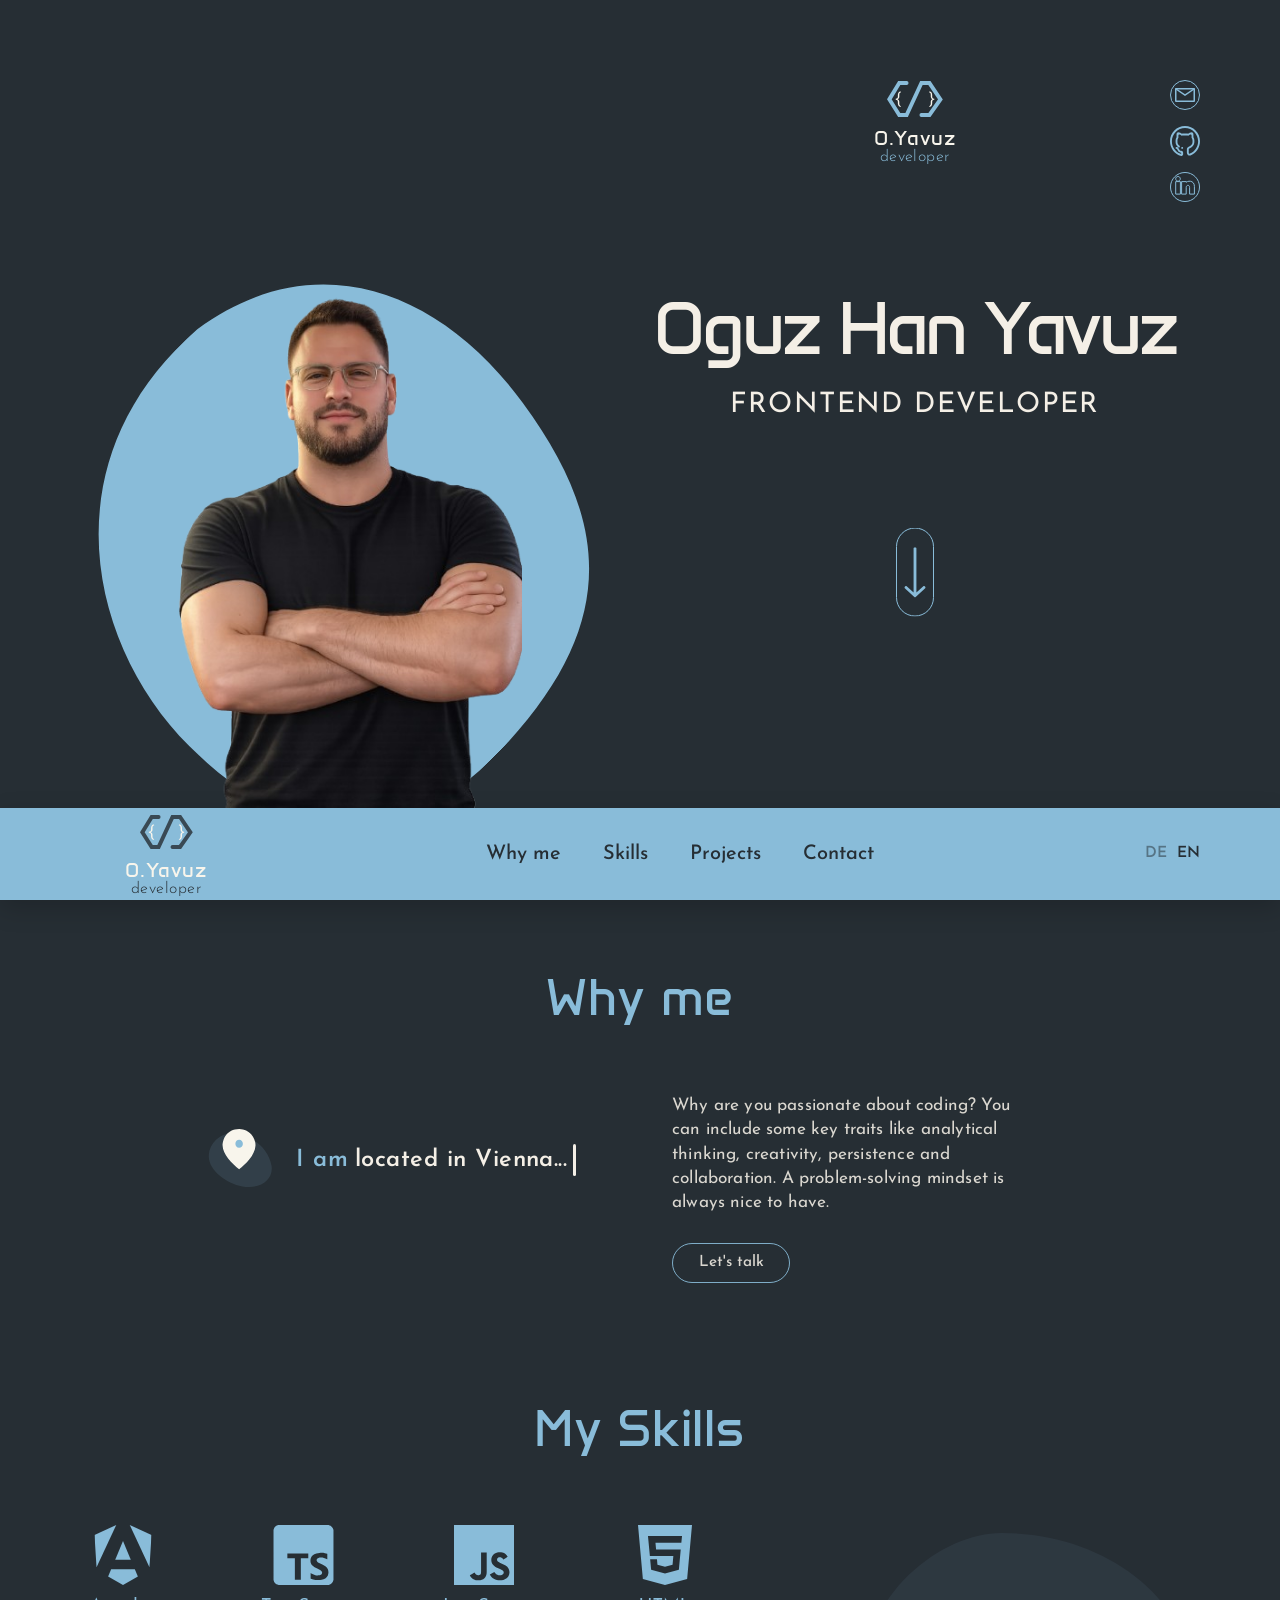
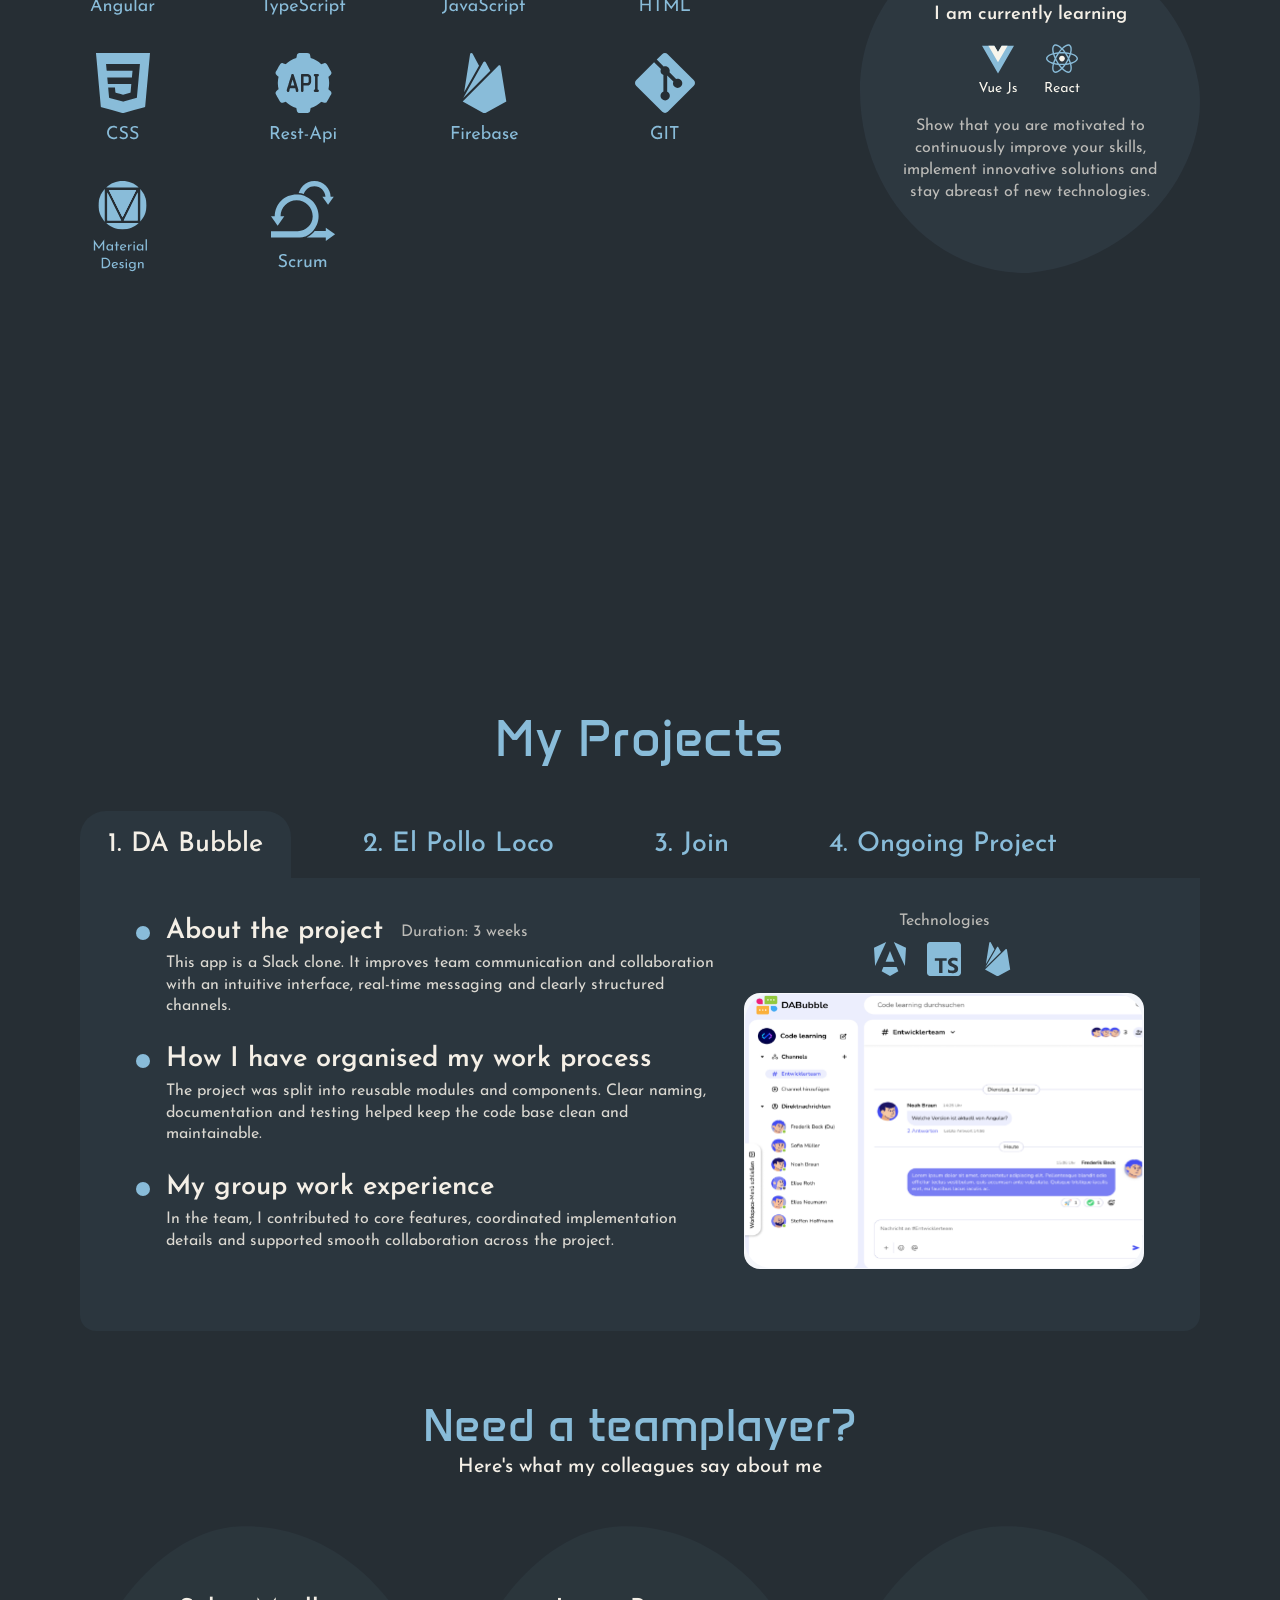
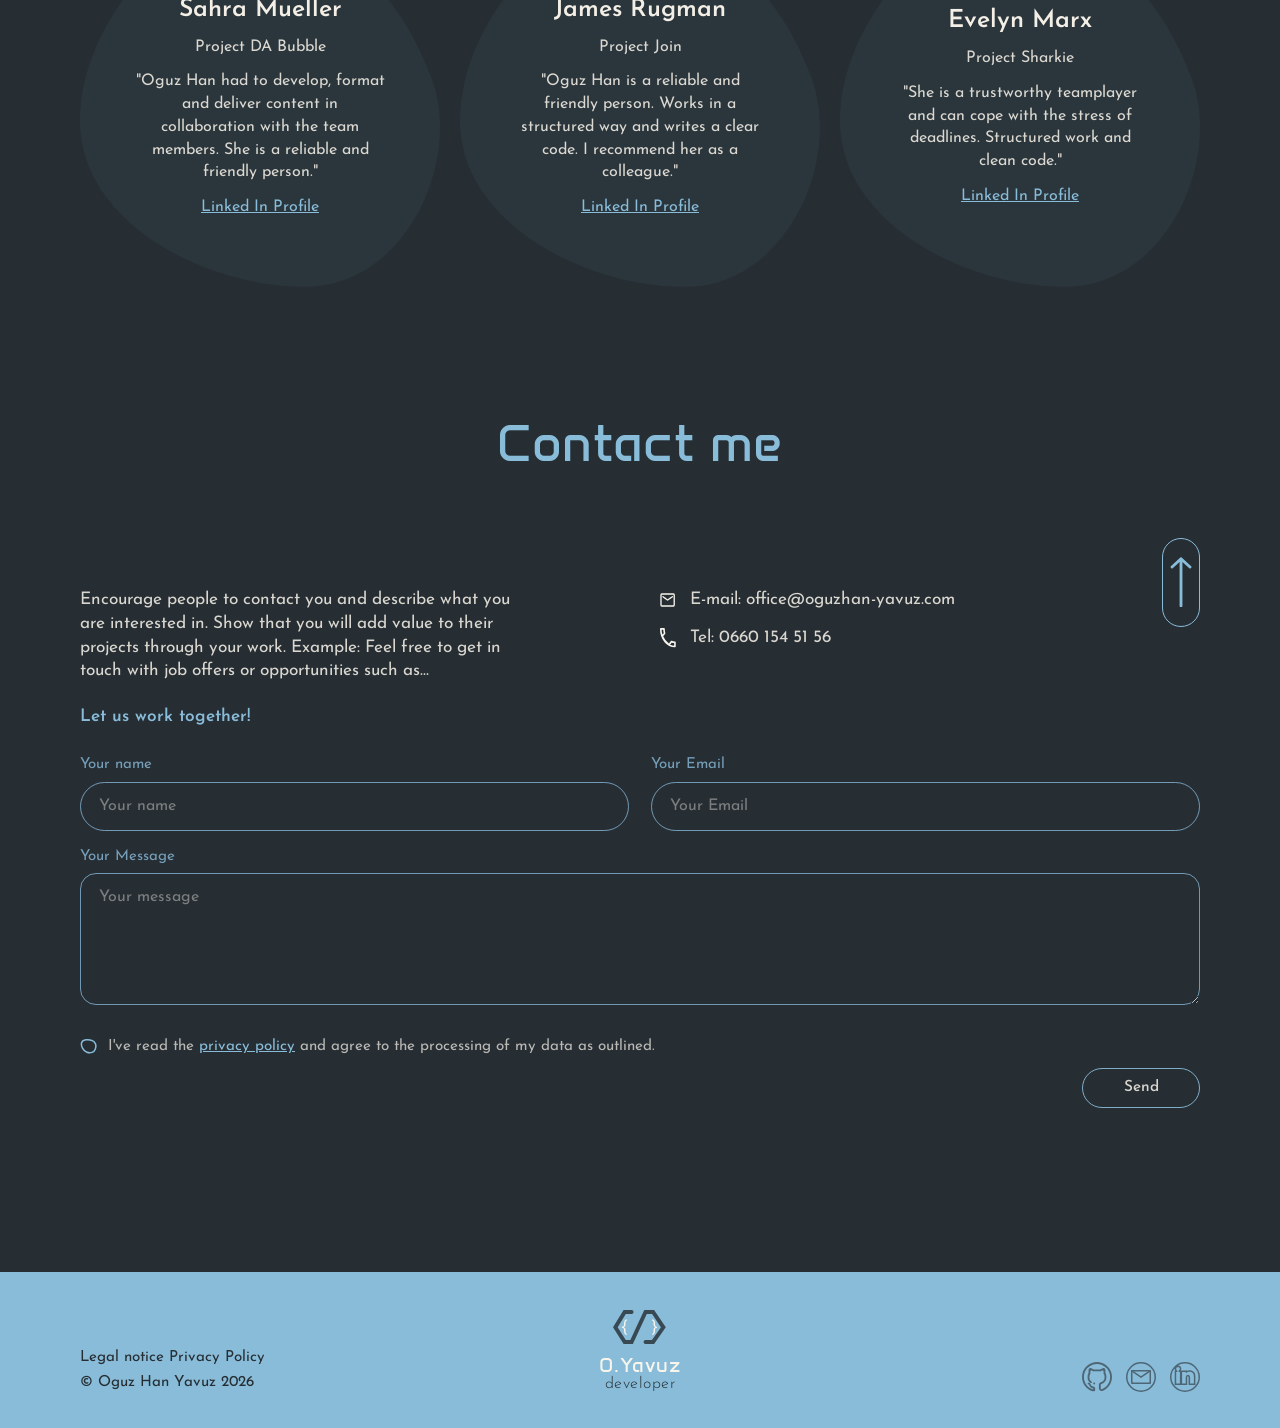
==== index.html @ fe88202b "Correction of Feedback Video" ====
<!DOCTYPE html>
<html lang="en">

<head>
    <meta charset="UTF-8" />
    <meta name="viewport" content="width=device-width, initial-scale=1.0" />
    <title>Oguz Han Yavuz | Frontend Developer</title>
    <link rel="preconnect" href="https://fonts.googleapis.com">
    <link rel="preconnect" href="https://fonts.gstatic.com" crossorigin>
    <link
        href="https://fonts.googleapis.com/css2?family=Anta&family=Josefin+Sans:wght@300;400;500&family=Poppins:wght@300;400;500;600;700&display=swap"
        rel="stylesheet">
    <link rel="stylesheet" href="./style.css" />
</head>

<body class="portfolio-page" id="top" data-page="portfolio" data-title-en="Oguz Han Yavuz | Frontend Developer"
    data-title-de="Oguz Han Yavuz | Frontend Entwickler">
    <div class="site-frame">
        <header class="mobile-header">
            <a href="#top" class="brand-logo brand-logo-mobile" aria-label="Oguz Han Yavuz developer">
                <img src="./assets/img/Logo icon.svg" alt="" class="brand-icon" aria-hidden="true" />
                <span class="brand-copy">
                    <span class="brand-name">O.Yavuz</span>
                    <span class="brand-role">developer</span>
                </span>
            </a>

            <button class="burger" id="burger" type="button" aria-label="Open navigation" aria-expanded="false">
                <span></span>
                <span></span>
                <span></span>
            </button>
        </header>

        <div class="mobile-menu" id="mobileMenu">
            <nav class="mobile-nav">
                <a href="#why-me" class="mobile-link" data-i18n="nav.whyMe">Why me</a>
                <a href="#skills" class="mobile-link" data-i18n="nav.skills">Skills</a>
                <a href="#projects" class="mobile-link" data-i18n="nav.projects">Projects</a>
                <a href="#contact" class="mobile-link" data-i18n="nav.contact">Contact</a>
                <div class="mobile-lang">
                    <button type="button" class="lang-btn" data-lang="de">DE</button>
                    <button type="button" class="lang-btn" data-lang="en">EN</button>
                </div>
            </nav>
        </div>

        <main>
            <section class="hero full-screen-section">
                <div class="hero-inner section-shell">
                    <div class="hero-image-wrap">
                        <img src="./assets/img/profile-optimized-removebg-preview.png" alt="Oguz Han Yavuz" class="hero-image" loading="eager" />
                    </div>

                    <div class="hero-info">
                        <div class="hero-meta">
                            <div class="hero-brand brand-logo" aria-hidden="true">
                                <img src="./assets/img/Logo icon.svg" alt="" class="brand-icon" />
                                <span class="brand-copy">
                                    <span class="brand-name">O.Yavuz</span>
                                    <span class="brand-role">developer</span>
                                </span>
                            </div>

                            <aside class="hero-socials" aria-label="Social links">
                                <a href="mailto:office@oguzhan-yavuz.com" aria-label="Email">
                                    <img src="./assets/img/Email button.svg" alt="" class="social-icon"
                                        aria-hidden="true" />
                                </a>
                                <a href="https://github.com/OguzHanYav" aria-label="GitHub" target="_blank"
                                    rel="noopener noreferrer">
                                    <img src="./assets/img/github.svg" alt="" class="social-icon" aria-hidden="true" />
                                </a>
                                <a href="https://www.linkedin.com/in/oguz-han-yavuz-8a6a17158/" aria-label="LinkedIn"
                                    target="_blank" rel="noopener noreferrer">
                                    <img src="./assets/img/in.svg" alt="" class="social-icon" aria-hidden="true" />
                                </a>
                            </aside>
                        </div>

                        <div class="hero-copy">
                            <h1 id="hero-name">Oguz Han Yavuz</h1>
                            <p id="hero-role" data-i18n="hero.role">FRONTEND DEVELOPER</p>

                            <a href="#why-me" class="scroll-down" aria-label="Scroll down"
                                data-i18n-aria-label="hero.scrollDown">
                                <img src="./assets/img/Arrow down.svg" alt="" class="arrow-icon" aria-hidden="true" />
                            </a>
                        </div>
                    </div>
                </div>
            </section>

            <div class="nav-strip">
                <div class="section-shell nav-strip-inner">
                    <a href="#top" class="brand-logo" aria-label="Oguz Han Yavuz developer">
                        <img src="./assets/img/Logo icon2.svg" alt="" class="brand-icon" aria-hidden="true" />
                        <span class="brand-copy">
                            <span class="brand-name">O.Yavuz</span>
                            <span class="brand-role">developer</span>
                        </span>
                    </a>

                    <nav class="desktop-nav">
                        <a href="#why-me" data-i18n="nav.whyMe">Why me</a>
                        <a href="#skills" data-i18n="nav.skills">Skills</a>
                        <a href="#projects" data-i18n="nav.projects">Projects</a>
                        <a href="#contact" data-i18n="nav.contact">Contact</a>
                    </nav>

                    <div class="lang-switch">
                        <button type="button" class="lang-btn" data-lang="de">DE</button>
                        <button type="button" class="lang-btn" data-lang="en">EN</button>
                    </div>
                </div>
            </div>

            <section id="why-me" class="content-section">
                <div class="section-shell why-grid">
                    <h2 class="section-title" data-i18n="why.title">Why me</h2>

                    <div class="why-location">
                        <div class="why-highlight" id="why-highlight">
                            <span class="why-highlight-icon-shell" aria-hidden="true">
                                <img id="why-highlight-icon" class="why-highlight-icon"
                                    src="./assets/img/figma-web/Group 60.svg" alt="" />
                            </span>
                            <div class="why-highlight-copy">
                                <span id="why-highlight-text" class="why-highlight-text"></span>
                            </div>
                        </div>
                    </div>

                    <div class="why-copy">
                        <p data-i18n="why.copy">
                            Why are you passionate about coding? You can include some key traits like
                            analytical thinking, creativity, persistence and collaboration.
                            A problem-solving mindset is always nice to have.
                        </p>
                        <a href="#contact" class="outline-btn" data-i18n="shared.letsTalk">Let's talk</a>
                    </div>
                </div>
            </section>

            <section id="skills" class="content-section full-screen-section">
                <div class="section-shell">
                    <h2 class="section-title" data-i18n="skills.title">My Skills</h2>

                    <div class="skills-layout">
                        <div class="skills-grid" id="skills-container"></div>

                        <aside class="learning-bubble">
                            <p class="learning-title">
                                <span class="learning-title-desktop" data-i18n="skills.learningTitle">I am currently learning</span>
                                <span class="learning-title-mobile" data-i18n="skills.learningTitleMobile">What I am currently learning</span>
                            </p>
                            <div class="learning-icons learning-icons-desktop">
                                <span class="learning-pill">
                                    <img src="./assets/img/figma-assets/learning/vue.svg" alt="Vue.js" class="learning-icon-image" />
                                </span>
                                <span class="learning-pill">
                                    <img src="./assets/img/figma-assets/learning/react.svg" alt="React" class="learning-icon-image" />
                                </span>
                            </div>
                            <div class="learning-visual-mobile" aria-hidden="true">
                                <img class="learning-visual-image" src="./assets/img/figma-assets/learning/icons-learning.svg" alt="" loading="lazy" />
                            </div>
                            <p class="learning-text" data-i18n="skills.learningText">
                                Show that you are motivated to continuously improve your skills,
                                implement innovative solutions and stay abreast of new technologies.
                            </p>
                            <a href="#contact" class="primary-btn mobile-only-inline" data-i18n="shared.letsTalk">Let's
                                talk</a>
                        </aside>
                    </div>
                </div>
            </section>

            <section id="projects" class="content-section full-screen-section">
                <div class="section-shell">
                    <h2 class="section-title" data-i18n="projects.title">My Projects</h2>
                    <div class="project-tabs" id="project-tabs"></div>

                    <article class="project-panel">
                        <div class="project-mobile-head">
                            <h3 id="project-title-mobile">DA Bubble</h3>
                            <p id="project-techline-mobile" class="project-meta-line"></p>
                            <p id="project-duration-mobile" class="project-meta-line"></p>
                        </div>

                        <div class="project-copy">
                            <div class="project-item">
                                <span class="project-dot"></span>
                                <div>
                                    <div class="project-heading-row">
                                        <h3 data-i18n="projects.aboutHeading">About the project</h3>
                                        <span class="project-duration" id="project-duration-desktop"></span>
                                    </div>
                                    <p id="project-description"></p>
                                </div>
                            </div>

                            <div class="project-item">
                                <span class="project-dot"></span>
                                <div>
                                    <h3 data-i18n="projects.processHeading">How I have organised my work process</h3>
                                    <p id="project-process"></p>
                                </div>
                            </div>

                            <div class="project-item">
                                <span class="project-dot"></span>
                                <div>
                                    <h3 data-i18n="projects.teamHeading">My group work experience</h3>
                                    <p id="project-team"></p>
                                </div>
                            </div>
                        </div>

                        <div class="project-preview">
                            <div class="project-preview-head">
                                <span class="project-preview-label"
                                    data-i18n="projects.technologies">Technologies</span>
                                <div class="tech-row" id="project-tech"></div>
                            </div>
                            <img id="project-image" src="./assets/img/project-dabubble.svg" alt="Project preview" />
                            <div class="project-actions">
                                <a id="project-live" class="primary-btn" href="#" target="_blank"
                                    rel="noopener noreferrer" data-i18n="projects.liveTest">Live Test</a>
                                <a id="project-github" class="outline-btn" href="#" target="_blank"
                                    rel="noopener noreferrer" data-i18n="projects.github">GitHub</a>
                            </div>
                        </div>
                    </article>
                </div>
            </section>

            <section class="content-section">
                <div class="section-shell">
                    <p class="team-title">
                        <span class="team-title-lead" data-i18n="testimonials.titleLead">Need a teamplayer?</span>
                        <span class="team-title-rest" data-i18n="testimonials.titleRest">Here’s what my colleagues say about me</span>
                    </p>

                    <div class="testimonials">
                        <article class="testimonial-card">
                            <h3>Sahra Mueller</h3>
                            <p class="testimonial-role" data-i18n="testimonials.sahra.role">Project DA Bubble</p>
                            <p data-i18n="testimonials.sahra.quote">
                                "Oguz Han had to develop, format and deliver content in collaboration
                                with the team members. She is a reliable and friendly person."
                            </p>
                            <a href="#" data-i18n="testimonials.linkedin">Linked In Profile</a>
                        </article>

                        <article class="testimonial-card">
                            <h3>James Rugman</h3>
                            <p class="testimonial-role" data-i18n="testimonials.james.role">Project Join</p>
                            <p data-i18n="testimonials.james.quote">
                                "Oguz Han is a reliable and friendly person. Works in a structured way
                                and writes a clear code. I recommend her as a colleague."
                            </p>
                            <a href="#" data-i18n="testimonials.linkedin">Linked In Profile</a>
                        </article>

                        <article class="testimonial-card">
                            <h3>Evelyn Marx</h3>
                            <p class="testimonial-role" data-i18n="testimonials.evelyn.role">Project Sharkie</p>
                            <p data-i18n="testimonials.evelyn.quote">
                                "She is a trustworthy teamplayer and can cope with the stress of
                                deadlines. Structured work and clean code."
                            </p>
                            <a href="#" data-i18n="testimonials.linkedin">Linked In Profile</a>
                        </article>
                    </div>
                </div>
            </section>

            <section id="contact" class="content-section contact-section full-screen-section">
                <div class="section-shell">
                    <div class="contact-title-row">
                        <h2 class="section-title" data-i18n="contact.title">Contact me</h2>
                    </div>

                    <div class="contact-grid">
                        <div class="contact-copy">
                            <p data-i18n="contact.copy">
                                Encourage people to contact you and describe what you are interested in.
                                Show that you will add value to their projects through your work.
                                Example: Feel free to get in touch with job offers or opportunities such as...
                            </p>
                            <p class="contact-cta" data-i18n="contact.cta">Let us work together!</p>
                        </div>

                        <div class="contact-info">
                            <p>
                                <img src="./assets/img/figma-web/icon _email_.svg" alt="" class="contact-icon-image"
                                    aria-hidden="true" />
                                E-mail: office@oguzhan-yavuz.com
                            </p>
                            <p>
                                <img src="./assets/img/figma-assets/contact/phone.svg" alt="" class="contact-icon-image"
                                    aria-hidden="true" />
                                Tel: 0660 154 51 56
                            </p>
                        </div>
                    </div>

                    <form id="contact-form" class="contact-form" novalidate>
                        <div class="form-row">
                            <label class="field">
                                <span class="field-label" data-i18n="form.nameLabel">Your name</span>
                                <input type="text" id="name" name="name" placeholder="Your name" autocomplete="name"
                                    data-i18n-placeholder="form.namePlaceholder" />
                                <span class="error-space" id="name-error"></span>
                            </label>

                            <label class="field">
                                <span class="field-label" data-i18n="form.emailLabel">Your Email</span>
                                <input type="email" id="email" name="email" placeholder="Your Email"
                                    autocomplete="email" data-i18n-placeholder="form.emailPlaceholder" />
                                <span class="error-space" id="email-error"></span>
                            </label>
                        </div>

                        <label class="field">
                            <span class="field-label" data-i18n="form.messageLabel">Your Message</span>
                            <textarea id="message" name="message" placeholder="Your message"
                                data-i18n-placeholder="form.messagePlaceholder"></textarea>
                            <span class="error-space" id="message-error"></span>
                        </label>

                        <label class="checkbox-row">
                            <input type="checkbox" id="privacy" name="privacy" />
                            <span class="checkbox-icon" aria-hidden="true"></span>
                            <span class="checkbox-text" data-i18n-html="form.privacy">I've read the <a href="./privacy-policy.html" class="privacy-link">privacy policy</a> and agree to the processing of my data as outlined.</span>
                        </label>
                        <span class="error-space" id="privacy-error"></span>

                        <div class="form-actions">
                            <button type="submit" id="submit-btn" class="outline-btn send-btn" disabled
                                data-i18n="form.send">Send</button>
                        </div>

                        <p id="form-feedback" class="form-feedback"></p>
                    </form>

                    <a href="#top" class="scroll-up" aria-label="Back to top"
                        data-i18n-aria-label="contact.backToTop">
                        <img src="./assets/img/Arrow down.svg" alt="" class="arrow-icon" aria-hidden="true" />
                    </a>
                </div>
            </section>
        </main>

        <footer class="site-footer">
            <div class="section-shell footer-inner">
                <div class="footer-copy">
                    <a href="./legal-notice.html" data-i18n="footer.legalNotice">Legal notice</a>
                    <a href="./privacy-policy.html" data-i18n="footer.privacyPolicy">Privacy Policy</a>
                    <p>© Oguz Han Yavuz 2026</p>
                </div>

                <a href="#top" class="brand-logo footer-logo" aria-label="Oguz Han Yavuz developer">
                    <img src="./assets/img/Logo icon2.svg" alt="" class="brand-icon" aria-hidden="true" />
                    <span class="brand-copy">
                        <span class="brand-name">O.Yavuz</span>
                        <span class="brand-role">developer</span>
                    </span>
                </a>

                <div class="footer-socials">
                    <a href="https://github.com/OguzHanYav" aria-label="GitHub" target="_blank"
                        rel="noopener noreferrer">
                        <picture>
                            <source media="(max-width: 767px)"
                                srcset="./assets/img/figma-assets/footer/github-whiteblue.svg" />
                            <img src="./assets/img/figma-web/Portfolio-sm/Property 1=dark.svg" alt=""
                                class="social-icon" aria-hidden="true" />
                        </picture>
                    </a>
                    <a href="mailto:office@oguzhan-yavuz.com" aria-label="Email">
                        <picture>
                            <source media="(max-width: 767px)"
                                srcset="./assets/img/figma-assets/footer/email-whiteblue.svg" />
                            <img src="./assets/img/figma-web/Portfolio-sm2/Property 1=dark.svg" alt=""
                                class="social-icon" aria-hidden="true" />
                        </picture>
                    </a>
                    <a href="https://www.linkedin.com/in/oguz-han-yavuz-8a6a17158/" aria-label="LinkedIn"
                        target="_blank" rel="noopener noreferrer">
                        <picture>
                            <source media="(max-width: 767px)"
                                srcset="./assets/img/figma-assets/footer/linkedin-whiteblue.svg" />
                            <img src="./assets/img/figma-web/Linkedin button.svg" alt="" class="social-icon"
                                aria-hidden="true" />
                        </picture>
                    </a>
                </div>
            </div>
        </footer>
    </div>

    <script src="./script.js"></script>
</body>

</html>
---- style.css ----
:root {
    --body-bg: #eeeeef;
    --panel: #262e34;
    --panel-soft: #2b363e;
    --panel-circle: #2a343d;
    --accent: #89bcd9;
    --accent-strong: #aed9f3;
    --text: #f4efe6;
    --muted: rgba(244, 239, 230, 0.88);
    --muted-soft: rgba(244, 239, 230, 0.72);
    --border: rgba(137, 188, 217, 0.9);
    --line: rgba(137, 188, 217, 0.18);
    --font-display: "Anta", sans-serif;
    --font-body: "Josefin Sans", sans-serif;
    --font-project: "Josefin Sans", sans-serif;
    --nav-height: 92px;
    --footer-height: 156px;
    --container-max: 1280px;
    --section-gutter: 48px;
}

html {
    scroll-behavior: smooth;
    scroll-padding-top: var(--nav-height);
    background: var(--panel);
    width: 100%;
    max-width: 100%;
    overscroll-behavior: auto;
}

* {
    box-sizing: border-box;
    margin: 0;
    padding: 0;
    min-width: 0;
}

body {
    background: var(--body-bg);
    color: var(--text);
    font-family: var(--font-body);
    line-height: 1.45;
    overscroll-behavior: auto;
}

body.portfolio-page {
    background: var(--panel);
}

img {
    display: block;
    max-width: 100%;
}

a {
    color: inherit;
    text-decoration: none;
}

button,
input,
textarea {
    font: inherit;
    -webkit-appearance: none;
    appearance: none;
}

button {
    cursor: pointer;
}

.site-frame {
    background: var(--panel);
    width: 100%;
    max-width: 100%;
}

.section-shell {
    width: min(calc(100% - var(--section-gutter) * 2), var(--container-max));
    margin: 0 auto;
}

.content-section {
    padding: 72px 0 0;
}

.full-screen-section {
    min-height: 100vh;
    min-height: 100svh;
}

.section-title {
    font-family: var(--font-display);
    font-size: clamp(2.35rem, 4vw, 4.6rem);
    font-weight: 400;
    line-height: 0.98;
    letter-spacing: 0.01em;
    color: var(--accent);
    text-align: center;
    margin-bottom: clamp(32px, 5vw, 80px);
}

.primary-btn,
.outline-btn {
    display: inline-flex;
    align-items: center;
    justify-content: center;
    min-width: 118px;
    min-height: 40px;
    padding: 9px 24px;
    border-radius: 999px;
    font-family: var(--font-body);
    font-size: 0.96rem;
    font-weight: 500;
    line-height: 1;
    transition: background-color 0.2s ease, transform 0.2s ease;
}

.primary-btn {
    background: var(--accent);
    color: var(--panel);
    border: 1px solid var(--accent);
}

.outline-btn {
    background: transparent;
    border: 1px solid var(--border);
    color: var(--muted);
}

.primary-btn:hover,
.outline-btn:hover,
.footer-socials a:hover,
.hero-socials a:hover {
    transform: translateY(-1px);
}

.brand-logo {
    display: flex;
    flex-direction: column;
    align-items: center;
    gap: 10px;
}

.brand-icon {
    width: 56px;
    height: 38px;
    display: block;
    object-fit: contain;
}

.brand-copy {
    display: flex;
    flex-direction: column;
    gap: 1px;
    line-height: 1;
    text-align: center;
}

.brand-name {
    font-size: 20px;
    letter-spacing: 0.03em;
    color: #f8f5ec;
    font-weight: 400;
    font-family: "Anta", sans-serif;
}

.brand-role {
    font-size: 16px;
    letter-spacing: 0.03em;
    font-weight: 300;
}

.mobile-header,
.mobile-menu {
    display: none;
}

/* HERO */

.hero {
    position: relative;
    display: flex;
    align-items: center;
    min-height: calc(100svh - var(--nav-height));
    padding: 24px 0 0;
}

.hero-inner {
    position: relative;
    min-height: calc(100svh - var(--nav-height) - 24px);
    display: grid;
    grid-template-columns: minmax(320px, 0.95fr) minmax(420px, 1fr);
    align-items: end;
    gap: clamp(24px, 4vw, 72px);
}

.hero-image-wrap {
    position: relative;
    align-self: end;
    width: min(100%, 760px);
    aspect-ratio: 1 / 1;
    isolation: isolate;
    margin-inline: auto;
}

.hero-image-wrap::before {
    content: "";
    position: absolute;
    inset: 0;
    background: center / 100% 100% no-repeat url("./assets/img/figma-assets/testimonials/shape-default.svg");
    transition: transform 240ms ease, background-image 240ms ease, filter 240ms ease;
    z-index: 0;
    transform: rotate(-45deg);
}

.hero-image-wrap:hover::before {
    background-image: url("./assets/img/figma-assets/testimonials/shape-hover.svg");
    transform: rotate(-45deg) translateY(-6px) scale(1.02);
    filter: brightness(1.03);
}

.hero-image {
    position: absolute;
    left: 14%;
    bottom: 0;
    width: 72%;
    max-width: none;
    object-fit: contain;
    z-index: 1;
}

.hero-info {
    position: relative;
    min-height: clamp(420px, 62vw, 760px);
    overflow: visible;
}

.hero-meta {
    position: absolute;
    top: clamp(32px, 5vw, 80px);
    left: 0;
    right: 0;
    display: grid;
    grid-template-columns: 1fr auto 1fr;
    align-items: flex-start;
}

.hero-brand {
    color: var(--accent);
    grid-column: 2;
    justify-self: center;
}

.hero-copy {
    position: absolute;
    top: 50%;
    left: 0;
    transform: translateY(-42%);
    display: flex;
    flex-direction: column;
    align-items: center;
    text-align: center;
    width: 100%;
}

#hero-name {
    font-family: var(--font-display);
    font-size: clamp(3rem, 5.8vw, 5.8rem);
    font-weight: 400;
    line-height: 0.98;
    letter-spacing: -0.05em;
    color: var(--text);
    white-space: nowrap;
}

#hero-role {
    margin-top: 20px;
    font-size: clamp(1.35rem, 2.2vw, 2.8rem);
    letter-spacing: 0.05em;
    color: var(--text);
    white-space: nowrap;
}

.scroll-down,
.scroll-up {
    display: inline-flex;
    align-items: center;
    justify-content: center;
}

.scroll-down {
    margin-top: clamp(48px, 8vw, 164px);
}

.arrow-icon {
    width: 38px;
    height: 89px;
    display: block;
    object-fit: contain;
}

.hero > .scroll-down,
.hero-inner > .scroll-down,
.hero .scroll-down:not(.hero-copy .scroll-down) {
    display: none !important;
}

.hero-copy .scroll-down {
    display: inline-flex !important;
}

.hero-socials {
    grid-column: 3;
    justify-self: end;
    display: flex;
    flex-direction: column;
    gap: 16px;
    flex-shrink: 0;
}

.hero-socials a,
.footer-socials a {
    width: 30px;
    height: 30px;
    display: inline-flex;
    align-items: center;
    justify-content: center;
}

.social-icon {
    width: 30px;
    height: 30px;
    display: block;
    object-fit: contain;
}

/* NAV */

.nav-strip {
    position: sticky;
    top: 0;
    z-index: 30;
    background: var(--accent);
    color: var(--panel);
    min-height: var(--nav-height);
    display: flex;
    align-items: center;
    box-shadow: 0 8px 24px rgba(0, 0, 0, 0.18);
}

.nav-strip-inner {
    display: grid;
    grid-template-columns: 172px 1fr 92px;
    align-items: center;
    gap: 20px;
}

.desktop-nav {
    display: flex;
    justify-content: center;
    flex-wrap: wrap;
    gap: clamp(28px, 5vw, 108px);
    font-family: var(--font-body);
    font-size: clamp(1.2rem, 1.8vw, 1.75rem);
    font-weight: 500;
    line-height: 1;
}

.lang-switch {
    justify-self: end;
    display: flex;
    gap: 10px;
}

.lang-btn {
    border: 0;
    background: transparent;
    color: rgba(35, 43, 49, 0.5);
    font-family: var(--font-body);
    font-size: 0.96rem;
    font-weight: 600;
    line-height: 1;
}

.lang-btn.active {
    color: var(--panel);
}

/* WHY */

.why-grid {
    display: grid;
    grid-template-columns: minmax(280px, 1fr) minmax(320px, 1fr);
    gap: clamp(32px, 5vw, 80px);
    align-items: start;
}

.why-grid .section-title {
    grid-column: 1 / -1;
    margin-bottom: 0;
}

.why-location {
    display: flex;
    align-items: center;
    margin-left: clamp(0px, 8vw, 132px);
    margin-top: 24px;
}

.why-highlight {
    display: grid;
    grid-template-columns: 74px minmax(0, 1fr);
    align-items: center;
    column-gap: 18px;
    width: min(100%, 480px);
    min-height: 96px;
    padding: 18px 22px;
}

.why-highlight-icon-shell {
    width: 74px;
    min-width: 74px;
    height: 64px;
    display: grid;
    place-items: center;
}

.why-highlight-icon {
    width: 100%;
    height: auto;
    display: block;
    object-fit: contain;
    opacity: 0;
    transform: translateY(12px) scale(0.88);
    transform-origin: center;
    transition: opacity 260ms ease, transform 260ms ease;
}

.why-highlight-icon.is-visible {
    opacity: 1;
    transform: translateY(0) scale(1);
}

.why-highlight-copy {
    display: flex;
    align-items: center;
    justify-content: flex-start;
    min-width: 0;
    min-height: 64px;
}

.why-highlight-text {
    min-height: 0;
    display: inline-flex;
    align-items: center;
    justify-content: flex-start;
    gap: 0;
    font-family: var(--font-body);
    font-size: clamp(1.35rem, 1.85vw, 1.95rem);
    font-weight: 600;
    line-height: 1.1;
    letter-spacing: 0.02em;
    color: var(--text);
    white-space: nowrap;
    min-width: 26ch;
}

@media (max-width: 767px) {
    .why-highlight-text {
        min-width: 0;
    }
}

.why-highlight-prefix {
    color: var(--accent);
}

.why-highlight-space {
    display: inline;
    width: 0.28em;
    flex: 0 0 0.28em;
}

.why-highlight-rest {
    color: var(--text);
}

.why-highlight-text::after {
    content: "";
    width: 3px;
    height: 1.35em;
    margin-left: 6px;
    flex: 0 0 3px;
    border-radius: 999px;
    background: var(--text);
    animation: why-caret-blink 1s steps(2, end) infinite;
}

@keyframes why-caret-blink {

    0%,
    45% {
        opacity: 1;
    }

    46%,
    100% {
        opacity: 0;
    }
}

.why-copy {
    max-width: 352px;
    justify-self: start;
    margin-top: 8px;
}

.why-copy p {
    font-family: var(--font-body);
    font-size: 1.08rem;
    font-weight: 400;
    color: var(--muted);
    margin-bottom: 28px;
    line-height: 1.4;
    letter-spacing: 0.01em;
}

/* SKILLS */

.skills-layout {
    display: grid;
    grid-template-columns: minmax(0, 1fr) minmax(300px, 420px);
    gap: clamp(32px, 6vw, 88px);
    align-items: start;
}

#skills,
#projects,
#contact {
    display: flex;
    align-items: center;
    padding: 120px 0 56px;
}

#projects {
    min-height: auto;
    align-items: flex-start;
    padding: 104px 0 0;
    background: var(--panel);
}

#skills>.section-shell,
#projects>.section-shell,
#contact>.section-shell {
    min-height: calc(100svh - 150px);
    display: flex;
    flex-direction: column;
    justify-content: flex-start;
}

#projects>.section-shell {
    width: min(calc(100% - var(--section-gutter) * 2), var(--container-max));
    max-width: var(--container-max);
    margin: 0 auto;
    min-height: auto;
    justify-content: flex-start;
    background: transparent;
    overflow: visible;
}

.skills-grid {
    display: grid;
    grid-template-columns: repeat(4, minmax(90px, 1fr));
    gap: 42px 28px;
}

.skill-card {
    width: 85px;
    height: 100px;
    display: flex;
    flex-direction: column;
    align-items: center;
    justify-content: center;
    gap: 10px;
    opacity: 1;
}

.skill-icon-image {
    width: 85px;
    height: 100px;
    object-fit: contain;
    transform: rotate(0deg);
    opacity: 1;
}

.learning-bubble {
    position: relative;
    isolation: isolate;
    overflow: visible;
    width: 100%;
    aspect-ratio: 1;
    max-width: 406px;
    border-radius: 50%;
    display: flex;
    flex-direction: column;
    align-items: center;
    justify-content: center;
    text-align: center;
    padding: 52px;
    margin-top: 16px;
    justify-self: center;
}

.learning-bubble::before {
    content: "";
    position: absolute;
    inset: 0;
    background: center / 100% 100% no-repeat url("./assets/img/figma-assets/testimonials/Ellipse 25.svg");
    transition: transform 240ms ease, background-image 240ms ease, filter 240ms ease;
    z-index: -1;
}

.learning-bubble:hover::before {
    background-image: url("./assets/img/figma-assets/testimonials/Ellipse 25-hover.svg");
    transform: translateY(-6px) scale(1.02);
    filter: brightness(1.03);
}

.learning-bubble>* {
    position: relative;
    z-index: 1;
}

.learning-title {
    font-family: var(--font-body);
    font-size: 1.15rem;
    font-weight: 600;
    line-height: 1.15;
    margin-bottom: 18px;
}

.learning-title-mobile,
.learning-visual-mobile {
    display: none;
}

.learning-icons {
    display: flex;
    gap: 22px;
    margin-bottom: 18px;
    color: var(--accent);
    flex-wrap: wrap;
    justify-content: center;
}

.learning-pill {
    display: inline-flex;
    flex-direction: column;
    align-items: center;
    gap: 6px;
    font-family: var(--font-body);
    font-size: 0.96rem;
    font-weight: 500;
}

.learning-icon-image {
    width: 42px;
    height: 54px;
    object-fit: contain;
}

.learning-text {
    max-width: 270px;
    font-family: var(--font-body);
    font-size: 1rem;
    color: var(--muted-soft);
    line-height: 1.38;
}

.mobile-only-inline {
    display: none;
}

/* PROJECTS */

#projects .section-title {
    background: transparent;
    margin-bottom: 48px;
    padding: 0;
}

.project-tabs {
    display: flex;
    align-items: flex-end;
    gap: 44px;
    padding: 0;
    margin: 0;
    background: transparent;
    font-family: var(--font-project);
    font-weight: 500;
    font-size: clamp(1.1rem, 2.1vw, 1.9rem);
    line-height: 1.2;
    color: var(--accent);
    max-width: none;
    overflow-x: auto;
}

.project-tab {
    font-size: inherit;
    line-height: 1.2;
    font-weight: 500;
    padding: 18px 28px 16px;
    background: transparent;
    color: var(--accent);
    border-radius: 26px 26px 0 0;
    border: 0;
    white-space: nowrap;
}

.project-tab.active {
    background: var(--panel-soft);
    color: var(--text);
    font-size: inherit;
    line-height: 1.2;
    font-weight: 500;
    padding: 18px 28px 16px;
}

.project-panel {
    background: var(--panel-soft);
    border-radius: 0 0 16px 16px;
    padding: 34px 56px 44px;
    width: 100%;
    margin: 0;
    transform: none;
    display: grid;
    grid-template-columns: minmax(0, 1.2fr) minmax(320px, 470px);
    gap: 24px;
    justify-content: center;
    align-items: center;
}

.project-mobile-head {
    display: none;
}

.project-mobile-head h3 {
    font-family: var(--font-display);
    font-weight: 400;
    font-size: clamp(1.4rem, 4.8vw, 1.9rem);
    line-height: 1.02;
    letter-spacing: 0;
    color: var(--accent);
    margin-bottom: 6px;
}

.project-copy {
    padding-top: 0;
}

.project-item {
    display: flex;
    gap: 16px;
    margin-bottom: 28px;
}

.project-dot {
    width: 14px;
    height: 14px;
    margin-top: 8px;
    border-radius: 50%;
    background: var(--accent);
    flex-shrink: 0;
}

.project-heading-row {
    display: flex;
    align-items: center;
    gap: 18px;
    flex-wrap: wrap;
}

.project-item h3 {
    font-family: var(--font-body);
    font-size: clamp(1.7rem, 2vw, 2.15rem);
    font-weight: 600;
    line-height: 1.06;
    color: var(--text);
}

.project-duration {
    font-family: var(--font-body);
    font-size: 1rem;
    line-height: 1;
    color: var(--muted-soft);
}

.project-item p {
    margin-top: 6px;
    font-family: var(--font-body);
    font-size: clamp(1rem, 1.15vw, 1.18rem);
    font-weight: 400;
    color: var(--muted);
    max-width: 670px;
    line-height: 1.36;
}

.project-preview {
    display: flex;
    flex-direction: column;
    align-items: center;
}

.project-preview-head {
    width: auto;
    display: flex;
    flex-direction: column;
    align-items: center;
    justify-content: flex-start;
    gap: 8px;
    margin-bottom: 14px;
}

.project-preview-label,
.project-meta-line {
    font-family: var(--font-body);
    font-size: 1rem;
    color: var(--muted-soft);
    line-height: 1.24;
}

.tech-row {
    display: flex;
    gap: 14px;
    flex-wrap: wrap;
    justify-content: center;
}

.tech-badge {
    width: 40px;
    height: 40px;
    border-radius: 0;
    background: transparent;
    color: var(--accent);
    display: inline-flex;
    align-items: center;
    justify-content: center;
}

.tech-badge .tech-icon-image {
    width: 34px;
    height: 34px;
    object-fit: contain;
    display: block;
}

#project-image {
    width: 100%;
    max-width: 470px;
    border-radius: 16px;
    border: 1px solid rgba(255, 255, 255, 0.14);
    background: #f5f7fb;
}

.project-actions {
    display: flex;
    gap: 16px;
    margin-top: 18px;
    flex-wrap: wrap;
    justify-content: center;
}

/* TESTIMONIALS */

.team-title {
    max-width: 900px;
    margin: 0 auto 36px;
    display: flex;
    flex-direction: column;
    align-items: center;
    gap: 8px;
    text-align: center;
}

.team-title-lead {
    font-family: var(--font-display);
    font-size: clamp(2rem, 3.6vw, 3.2rem);
    font-weight: 400;
    line-height: 0.98;
    color: var(--accent);
}

.team-title-rest {
    font-family: var(--font-body);
    font-size: clamp(1.05rem, 1.55vw, 1.6rem);
    font-weight: 500;
    line-height: 1.18;
    color: var(--text);
}

.testimonials {
    display: grid;
    grid-template-columns: repeat(3, minmax(0, 1fr));
    gap: 20px;
}

.testimonial-card {
    position: relative;
    background: none;
    border-radius: 0;
    aspect-ratio: 580 / 616;
    padding: 50px 38px;
    font-family: var(--font-body);
    text-align: center;
    display: flex;
    flex-direction: column;
    justify-content: center;
    align-items: center;
    isolation: isolate;
    overflow: hidden;
}

.testimonial-card::before {
    content: "";
    position: absolute;
    inset: 0;
    background: center / 100% 100% no-repeat url("./assets/img/figma-assets/testimonials/Ellipse\ 02.svg");
    transition: transform 240ms ease, background-image 240ms ease, filter 240ms ease;
    z-index: -1;
}

.testimonial-card:hover::before {
    background-image: url("./assets/img/figma-assets/testimonials/Ellipse\ 03.svg");
    transform: translateY(-6px) scale(1.02);
    filter: brightness(1.03);
}

.testimonial-card>* {
    position: relative;
    z-index: 1;
    max-width: 252px;
}

.testimonial-card h3 {
    font-family: var(--font-body);
    font-size: clamp(1.55rem, 1.9vw, 2rem);
    font-weight: 600;
    line-height: 1.12;
    white-space: normal;
    overflow-wrap: anywhere;
}

.testimonial-role {
    margin-top: 4px;
    font-family: var(--font-body);
    font-size: 1rem;
    line-height: 1.15;
    color: var(--accent);
}

.testimonial-card p {
    margin-top: 12px;
    font-family: var(--font-body);
    font-size: 1rem;
    color: var(--muted);
    line-height: 1.42;
}

.testimonial-card a {
    margin-top: 14px;
    font-family: var(--font-body);
    font-size: 1rem;
    line-height: 1.2;
    text-decoration: underline;
    color: var(--accent);
}

/* CONTACT */

.contact-section {
    padding-bottom: 28px;
}

.contact-title-row {
    position: relative;
    margin-bottom: 56px;
}

#contact .section-shell {
    position: relative;
}

#contact .scroll-up {
    position: absolute;
    top: 120px;
    right: 0;
    margin: 0;
    transform: rotate(180deg);
}

.contact-grid {
    display: grid;
    grid-template-columns: minmax(0, 1fr) minmax(280px, 1fr);
    gap: 52px;
    margin-bottom: 28px;
}

.contact-copy,
.contact-info {
    font-family: var(--font-body);
    font-size: 1.08rem;
    color: var(--muted);
    line-height: 1.38;
}

.contact-copy {
    max-width: 430px;
}

.contact-info {
    max-width: 360px;
}

.contact-cta {
    margin-top: 22px;
    font-family: var(--font-body);
    font-weight: 600;
    color: var(--accent);
}

.contact-info p {
    display: flex;
    align-items: center;
    gap: 12px;
    margin-bottom: 14px;
    flex-wrap: wrap;
}

.contact-icon {
    color: var(--accent);
}

.contact-icon-image {
    width: 20px;
    height: 20px;
    flex: 0 0 20px;
    object-fit: contain;
}

.contact-form {
    width: 100%;
}

.form-row {
    display: grid;
    grid-template-columns: 1fr 1fr;
    gap: 22px;
}

.field {
    display: flex;
    flex-direction: column;
}

.field-label {
    margin-bottom: 8px;
    font-family: var(--font-body);
    font-size: 0.94rem;
    line-height: 1.1;
    color: rgba(145, 196, 230, 0.75);
}

input,
textarea {
    width: 100%;
    border: 1px solid rgba(145, 196, 230, 0.72);
    background: transparent;
    border-radius: 999px;
    padding: 14px 18px;
    font-family: var(--font-body);
    font-size: 1rem;
    line-height: 1.2;
    color: var(--text);
    outline: none;
}

textarea {
    min-height: 132px;
    resize: vertical;
    border-radius: 16px;
}

input::placeholder,
textarea::placeholder {
    color: rgba(244, 239, 230, 0.42);
}

.checkbox-row {
    display: flex;
    align-items: flex-start;
    gap: 10px;
    margin-top: 14px;
    font-family: var(--font-body);
    font-size: 0.95rem;
    color: var(--muted-soft);
    line-height: 1.35;
}

.checkbox-row input {
    position: absolute;
    opacity: 0;
    pointer-events: none;
}

.checkbox-icon {
    width: 18px;
    height: 18px;
    margin-top: 1px;
    flex: 0 0 18px;
    background: center / contain no-repeat url("./assets/img/figma-assets/contact/checkbox-default.svg");
    transition: background-image 160ms ease, transform 160ms ease;
}

.checkbox-row:hover .checkbox-icon {
    background-image: url("./assets/img/figma-assets/contact/checkbox-hover.svg");
}

.checkbox-row input:checked+.checkbox-icon {
    background-image: url("./assets/img/figma-assets/contact/checkbox-checked.svg");
}

.checkbox-row input.is-invalid+.checkbox-icon {
    background-image: url("./assets/img/figma-assets/contact/checkbox-error.svg");
}

.checkbox-row input:focus-visible+.checkbox-icon {
    outline: 1px solid rgba(145, 196, 230, 0.75);
    outline-offset: 2px;
}

.privacy-link {
    color: var(--accent);
    text-decoration: underline;
}

.privacy-link:hover {
    color: var(--accent-strong);
}

.checkbox-text a {
    pointer-events: auto;
}

.error-space {
    min-height: 18px;
    padding-top: 4px;
    font-size: 1rem;
    color: #f9a8a8;
    line-height: 1.3;
}

.form-actions {
    display: flex;
    justify-content: flex-end;
    margin-top: 10px;
}

.send-btn:disabled {
    opacity: 0.45;
}

.form-feedback {
    min-height: 24px;
    margin-top: 16px;
    padding: 12px 16px;
    font-size: 1rem;
    font-weight: 500;
    line-height: 1.4;
    color: var(--text);
    background: transparent;
    border-radius: 8px;
    text-align: center;
}

.form-feedback:empty {
    display: none;
}

.form-feedback.success {
    background: transparent;
    color: var(--accent-strong);
    font-size: 1rem;
    font-weight: 600;
    border: none;
}

.form-feedback.error {
    background: rgba(244, 67, 54, 0.2);
    color: #ef9a9a;
    border: 1px solid rgba(244, 67, 54, 0.4);
}

/* FOOTER */

.site-footer {
    background: var(--accent);
    color: var(--panel);
    min-height: var(--footer-height);
    display: flex;
    align-items: center;
    margin-top: 48px;
}

.footer-inner {
    display: grid;
    grid-template-columns: 1fr auto 1fr;
    align-items: end;
    gap: 20px;
}

.footer-copy {
    font-family: var(--font-body);
    font-size: 0.95rem;
    line-height: 1.25;
}

.footer-copy a {
    display: inline-block;
    margin-bottom: 6px;
}

.footer-copy a:hover {
    color: #f8f5ec;
    background: transparent;
    text-decoration: none;
    transform: none;
}

.footer-logo {
    justify-self: center;
}

.footer-socials {
    justify-self: end;
    display: flex;
    gap: 14px;
}

.footer-socials a {
    color: var(--panel);
    border-color: rgba(35, 43, 49, 0.55);
}

/* LEGAL */

.legal-main {
    padding: 26px 0 0;
}

.legal-content {
    width: min(calc(100% - 150px), 770px);
    margin: 0 auto;
    padding-bottom: 54px;
}

.legal-back {
    display: inline-flex;
    align-items: center;
    justify-content: center;
}

.legal-title {
    text-align: left;
    margin-bottom: 30px;
}

.legal-block {
    margin-bottom: 18px;
}

.legal-block h2 {
    font-size: 1.1rem;
    font-weight: 600;
    color: var(--text);
    margin-bottom: 8px;
}

.legal-block p,
.legal-block li {
    font-size: 1rem;
    color: var(--muted);
    line-height: 1.6;
}

.legal-block ul {
    list-style-position: inside;
}

/* LARGE DESKTOP ~1900px */

@media (min-width: 1680px) {
    :root {
        --container-max: 1440px;
        --section-gutter: 56px;
    }

    .hero-inner {
        grid-template-columns: minmax(520px, 760px) minmax(520px, 1fr);
        gap: 84px;
    }

    #hero-name {
        font-size: 6.2rem;
    }

    #hero-role {
        font-size: 3rem;
    }

    .desktop-nav {
        gap: 96px;
        font-size: 1.9rem;
    }

    .skills-layout {
        grid-template-columns: minmax(0, 1fr) 440px;
    }

    .project-panel {
        grid-template-columns: minmax(0, 760px) minmax(360px, 500px);
    }
}

/* LAPTOP ~1200px */

@media (max-width: 1280px) {
    :root {
        --container-max: 1120px;
        --section-gutter: 32px;
    }

    .hero-inner {
        grid-template-columns: minmax(300px, 0.9fr) minmax(360px, 1fr);
        gap: 36px;
    }

    .hero-meta {
        top: 32px;
    }

    .desktop-nav {
        gap: 42px;
        font-size: 1.25rem;
    }

    .skills-layout {
        grid-template-columns: minmax(0, 1fr) 340px;
    }

    .skills-grid {
        gap: 28px 20px;
    }

    .learning-bubble {
        padding: 40px;
    }

    .project-panel {
        grid-template-columns: minmax(0, 1fr) minmax(300px, 400px);
    }

    .contact-grid {
        gap: 36px;
    }
}

/* TABLET */

@media (max-width: 991px) {
    html {
        scroll-padding-top: 52px;
    }

    :root {
        --section-gutter: 24px;
    }

    .mobile-header {
        display: flex;
        align-items: center;
        justify-content: space-between;
        padding: 12px 16px 0;
        position: sticky;
        top: 0;
        z-index: 40;
        background: var(--panel);
    }

    .brand-logo-mobile {
        color: var(--accent);
    }

    .burger {
        width: 30px;
        height: 32px;
        border: 0;
        background: transparent;
        position: relative;
        top: 27px;
        z-index: 61;
        display: flex;
        align-items: center;
        justify-content: center;
    }

    .burger span {
        position: absolute;
        left: 0;
        width: 100%;
        height: 2px;
        border-radius: 999px;
        background: rgba(244, 239, 230, 0.85);
        transition: transform 0.2s ease, opacity 0.2s ease, top 0.2s ease;
    }

    .burger span:nth-child(1) {
        top: 0;
    }

    .burger span:nth-child(2) {
        top: 7px;
    }

    .burger span:nth-child(3) {
        top: 14px;
    }

    .burger.open span:nth-child(1) {
        top: 7px;
        transform: rotate(45deg);
    }

    .burger.open span:nth-child(2) {
        opacity: 0;
    }

    .burger.open span:nth-child(3) {
        top: 7px;
        transform: rotate(-45deg);
    }

    .mobile-menu {
        position: fixed;
        top: 44px;
        right: 8px;
        width: min(220px, calc(100vw - 20px));
        aspect-ratio: 354 / 370;
        min-height: 0;
        border-radius: 0;
        background: center / 100% 100% no-repeat url("./assets/img/figma-assets/Hero/menu-shape.svg");
        z-index: 60;
        display: none;
        align-items: center;
        justify-content: center;
        padding: 34px 24px 28px;
        overflow: hidden;
    }

    .mobile-menu.open {
        display: flex;
    }

    .mobile-nav {
        display: flex;
        flex-direction: column;
        align-items: center;
        gap: 12px;
        color: var(--panel);
        font-size: 1rem;
        text-align: center;
    }

    .mobile-lang {
        display: flex;
        gap: 8px;
        margin-top: 4px;
    }

    .nav-strip,
    .hero-socials {
        display: none;
    }

    .content-section {
        padding-top: 40px;
    }

    .hero {
        min-height: calc(100svh - 52px);
        padding: 16px 0 0;
    }

    .hero-inner {
        min-height: auto;
        grid-template-columns: 1fr;
        align-items: center;
        justify-items: center;
        gap: 20px;
    }

    .hero-image-wrap {
        width: min(420px, 72vw);
        margin: 0 auto;
    }

    .hero-info {
        width: 100%;
        min-height: auto;
        padding-top: 0;
        padding-bottom: 0;
        position: static;
    }

    .hero-meta {
        position: static;
        display: block;
    }

    .hero-brand {
        display: none;
    }

    .hero-copy {
        position: static;
        transform: none;
        max-width: 100%;
        margin-left: 0;
        padding-bottom: 0;
    }

    #hero-name {
        font-size: clamp(2.8rem, 8vw, 4.4rem);
        white-space: normal;
    }

    #hero-role {
        margin-top: 8px;
        font-size: clamp(1.15rem, 3vw, 1.6rem);
        white-space: normal;
    }

    .scroll-down {
        margin-top: 24px;
    }

    #skills,
    #projects,
    #contact {
        min-height: auto;
        padding: 40px 0;
    }

    #skills>.section-shell,
    #projects>.section-shell,
    #contact>.section-shell {
        min-height: auto;
    }

    .why-grid,
    .skills-layout,
    .contact-grid,
    .form-row,
    .project-panel {
        grid-template-columns: 1fr;
    }

    .why-grid .section-title {
        margin-bottom: 0;
    }

    .why-location {
        margin-left: 0;
        justify-content: center;
    }

    .why-highlight {
        width: min(100%, 560px);
    }

    .why-copy {
        justify-self: center;
        text-align: center;
    }

    .skills-grid {
        grid-template-columns: repeat(4, minmax(72px, 1fr));
        gap: 18px 14px;
    }

    .skill-icon-image {
        width: 85px;
        height: 100px;
        object-fit: contain;
    }

    .learning-bubble {
        max-width: 420px;
        aspect-ratio: auto;
        border-radius: 32px;
        padding: 28px;
        margin-top: 8px;
    }

    .project-tabs {
        gap: 12px;
        padding-top: 10px;
        padding-bottom: 12px;
        font-size: 1rem;
        white-space: nowrap;
    }

    .project-tab.active {
        border-radius: 14px 14px 0 0;
        padding: 6px 12px 5px;
    }

    .project-panel {
        padding: 18px 16px 22px;
        border-radius: 0 0 12px 12px;
    }

    .project-mobile-head {
        display: block;
        order: 1;
    }

    .project-preview {
        order: 2;
    }

    .project-copy {
        order: 3;
        padding-top: 4px;
    }

    .project-preview-head {
        display: none;
    }

    .project-item {
        margin-bottom: 18px;
    }

    .project-item p {
        font-size: 1rem;
    }

    .project-duration {
        display: none;
    }

    .testimonials {
        grid-template-columns: repeat(2, minmax(0, 1fr));
    }

    .testimonial-card {
        aspect-ratio: auto;
        min-height: 320px;
        padding: 34px 24px;
    }

    .testimonial-card>* {
        max-width: 170px;
    }

    .contact-title-row {
        margin-bottom: 28px;
    }

    #contact .scroll-up {
        position: static;
        display: flex;
        width: 48px;
        height: 96px;
        margin: 48px auto 0;
        transform: rotate(180deg);
    }

    .contact-copy,
    .contact-info {
        font-size: 1rem;
    }

    .contact-grid {
        margin-bottom: 18px;
    }

    .contact-info {
        order: -1;
    }

    .form-actions {
        justify-content: center;
    }

    .footer-inner {
        grid-template-columns: 1fr;
        gap: 12px;
        text-align: center;
        align-items: center;
    }

    .footer-logo {
        order: 1;
    }

    .footer-socials {
        order: 2;
        justify-self: center;
        gap: 16px;
    }

    .footer-copy {
        order: 3;
        justify-self: stretch;
        width: 100%;
        display: flex;
        align-items: center;
        justify-content: space-between;
        gap: 16px;
        margin-top: 6px;
        text-align: left;
    }

    .footer-copy a,
    .footer-copy p {
        margin: 0;
    }

    .mobile-header .brand-copy,
    .site-footer .brand-copy {
        line-height: 1.2;
    }

    .mobile-header .brand-role {
        font-family: var(--font-body);
        font-weight: 300;
        font-style: normal;
        font-size: 14px;
        line-height: 1.2;
        letter-spacing: 0;
    }

    .site-footer .brand-role {
        font-family: var(--font-body);
        font-weight: 300;
        font-style: normal;
        font-size: 16px;
        line-height: 1.2;
        letter-spacing: 0;
    }

    .legal-nav {
        display: none;
    }

    .legal-main {
        padding-top: 8px;
    }

    .legal-content {
        width: min(calc(100% - 48px), 640px);
        padding-bottom: 28px;
    }

    .legal-back {
        display: inline-block;
        margin-bottom: 10px;
        color: var(--muted);
    }
}

/* MOBILE */

@media (max-width: 767px) {
    :root {
        --section-gutter: 14px;
    }

    html,
    body,
    .site-frame {
        width: 100%;
        max-width: 100%;
    }

    .section-shell {
        width: min(calc(100% - 28px), 640px);
        max-width: 100%;
    }

    .content-section {
        padding-top: 20px;
        max-width: 100%;
    }

    .hero {
        height: calc(100svh - 72px);
        min-height: calc(100svh - 72px);
        padding: 0;
        display: flex;
        align-items: center;
    }

    .hero-inner {
        height: 100%;
        min-height: 0;
        display: flex;
        flex-direction: column;
        justify-content: center;
        gap: 8px;
        width: 100%;
    }

    .hero-image-wrap {
        position: relative;
        width: 311px;
        height: 370px;
        max-width: 100%;
        margin: 0 auto;
        overflow: hidden;
        isolation: isolate;
    }

    .hero-image-wrap::before {
        content: "";
        position: absolute;
        inset: 0;
        width: 100%;
        height: 100%;
        background: center / 100% 100% no-repeat url("./assets/img/figma-assets/testimonials/shape-default.svg");
        transform: none;
        z-index: 0;
    }

    .hero-image-wrap:hover::before {
        background: center / 100% 100% no-repeat url("./assets/img/figma-assets/testimonials/shape-default.svg");
        transform: none;
        filter: none;
    }

    .hero-image {
        position: absolute;
        width: 267px;
        height: 370px;
        left: 50%;
        top: 0;
        transform: translateX(-50%);
        object-fit: contain;
        object-position: center bottom;
        opacity: 1;
        z-index: 1;
    }

    .hero-info {
        width: 100%;
        min-height: auto;
        padding-top: 0;
        padding-bottom: 0;
        position: static;
    }

    .hero-meta {
        position: static;
        display: block;
    }

    .hero-brand,
    .hero-socials,
    .nav-strip {
        display: none;
    }

    .hero-copy {
        position: static;
        transform: none;
        display: flex;
        flex-direction: column;
        align-items: center;
        text-align: center;
        width: 100%;
        margin-top: 0;
        gap: 0;
        padding-bottom: 0;
    }

    #hero-name {
        font-family: "Anta", sans-serif;
        font-weight: 400;
        font-style: normal;
        font-size: 48px;
        line-height: 120%;
        letter-spacing: 0;
        text-align: center;
    }

    #hero-role {
        margin-top: 4px;
        font-family: "Josefin Sans", sans-serif;
        font-weight: 400;
        font-style: normal;
        font-size: 24px;
        line-height: 120%;
        letter-spacing: 0;
        text-align: center;
    }

    .scroll-down {
        width: 30px;
        height: 72px;
        margin-top: 14px;
    }

    .arrow-icon {
        height: 72px;
        width: auto;
    }

    #why-me.content-section {
        padding-top: 32px;
        margin-top: 0;
    }

    .section-title {
        font-size: clamp(2rem, 10vw, 2.55rem);
        margin-bottom: 26px;
    }

    .why-grid,
    .skills-layout,
    .contact-grid,
    .form-row,
    .project-panel {
        grid-template-columns: 1fr;
    }

    .why-grid .section-title {
        margin-bottom: 0;
    }

    .why-location {
        margin-left: 0;
        justify-content: center;
    }

    .why-highlight {
        width: 100%;
        min-height: 88px;
        grid-template-columns: 60px minmax(0, 1fr);
        padding: 14px 16px;
        column-gap: 14px;
        border-radius: 24px;
    }

    .why-highlight-icon-shell {
        width: 60px;
        min-width: 60px;
        height: 52px;
    }

    .why-highlight-text {
        font-size: 1rem;
        line-height: 1.45;
    }

    .why-highlight-copy {
        min-height: 52px;
    }

    .why-copy {
        justify-self: center;
        text-align: center;
    }

    .why-copy p {
        font-size: 1rem;
        line-height: 1.55;
    }

    .why-copy .outline-btn {
        display: none;
    }

    .skills-grid {
        grid-template-columns: repeat(4, 1fr);
        gap: 16px 10px;
    }

    .skill-icon-image {
        width: 85px;
        height: 100px;
        object-fit: contain;
    }

    .learning-bubble {
        max-width: none;
        display: grid;
        grid-template-columns: minmax(0, 1fr) 148px;
        gap: 18px 14px;
        align-items: center;
        border-radius: 0;
        aspect-ratio: auto;
        text-align: left;
        padding: 0;
        margin-top: 8px;
    }

    .learning-bubble::before {
        display: none;
    }

    .learning-title {
        grid-column: 1 / -1;
        text-align: center;
        font-size: 0.94rem;
        margin-bottom: 0;
        color: var(--accent);
    }

    .learning-title-desktop,
    .learning-icons-desktop {
        display: none;
    }

    .learning-title-mobile,
    .learning-visual-mobile {
        display: block;
    }

    .learning-visual-mobile {
        grid-column: 2;
        grid-row: 2;
        width: 148px;
        min-width: 148px;
        height: 128px;
        justify-self: end;
        align-self: center;
        display: flex;
        align-items: center;
        justify-content: center;
    }

    .learning-visual-image {
        width: 114px;
        max-width: 100%;
        height: auto;
    }

    .learning-text {
        grid-column: 1;
        grid-row: 2;
        max-width: none;
        font-size: 1rem;
        line-height: 1.36;
        color: var(--text);
        margin: 0;
    }

    .mobile-only-inline {
        display: inline-flex;
        grid-column: 1 / -1;
        justify-self: center;
        align-self: center;
        margin-top: 12px;
    }

    .project-tabs {
        gap: 12px;
        padding-top: 10px;
        padding-bottom: 12px;
        font-size: 1rem;
        white-space: nowrap;
    }

    .project-tab.active {
        border-radius: 14px 14px 0 0;
        padding: 6px 12px 5px;
    }

    .project-panel {
        display: flex;
        flex-direction: column;
        padding: 14px 12px 18px;
    }

    .project-mobile-head {
        display: block;
        order: 1;
    }

    .project-preview {
        display: contents;
    }

    .project-copy {
        order: 3;
        padding-top: 4px;
    }

    .project-preview-head {
        display: none;
    }

    .project-item h3 {
        font-size: 1rem;
    }

    .project-item p {
        font-size: 1rem;
        line-height: 1.35;
    }

    #project-image {
        order: 2;
        max-width: 202px;
        margin: 0 auto;
    }

    .project-heading-row {
        display: block;
    }

    .project-actions {
        order: 4;
        width: 100%;
        margin-top: 8px;
        justify-content: center;
    }

    .project-actions .primary-btn,
    .project-actions .outline-btn {
        min-width: 90px;
        min-height: 34px;
        padding: 7px 16px;
        font-size: 1rem;
    }

    .team-title {
        align-items: flex-start;
        gap: 6px;
        margin-bottom: 24px;
        text-align: left;
    }

    .team-title-lead {
        font-size: 1.95rem;
        line-height: 0.98;
    }

    .team-title-rest {
        max-width: 280px;
        font-size: 0.98rem;
        line-height: 1.24;
    }

    .testimonials {
        display: flex;
        flex-wrap: nowrap;
        gap: 14px;
        width: 100%;
        max-width: 100%;
        overflow-x: auto;
        overflow-y: hidden;
        padding-bottom: 6px;
        scroll-snap-type: x mandatory;
        -webkit-overflow-scrolling: touch;
        overscroll-behavior-inline: contain;
    }

    .testimonial-card {
        flex: 0 0 214px;
        width: 214px;
        max-width: 214px;
        min-width: 0;
        scroll-snap-align: start;
    }

    .testimonials .testimonial-card:last-child {
        margin-right: 0;
    }

    .testimonial-card>* {
        max-width: 172px;
    }

    .testimonial-card h3 {
        font-size: 1.04rem;
        line-height: 1.14;
    }

    .testimonial-card p,
    .testimonial-card a,
    .testimonial-role {
        font-size: 1rem;
        line-height: 1.32;
    }

    .contact-section {
        padding-bottom: 26px;
    }

    .contact-copy,
    .contact-info {
        font-size: 1rem;
    }

    .contact-icon-image {
        width: 18px;
        height: 18px;
        flex-basis: 18px;
    }

    .field-label {
        display: none;
    }

    input,
    textarea {
        padding: 10px 14px;
    }

    textarea {
        min-height: 102px;
    }

    .checkbox-row,
    .error-space,
    .form-feedback {
        font-size: 1rem;
    }

    .send-btn {
        min-width: 64px;
        min-height: 28px;
        padding: 5px 14px;
    }

    .project-mobile-head h3 {
        margin-bottom: 10px;
    }

    .project-meta-line {
        font-size: 0.96rem;
        line-height: 1.28;
        color: var(--text);
    }

    #project-techline-mobile {
        margin-bottom: 2px;
    }

    .site-footer {
        min-height: 188px;
        padding-block: 20px 14px;
    }

    .footer-inner {
        grid-template-columns: 1fr;
        gap: 12px;
        text-align: center;
        align-items: center;
    }

    .footer-logo {
        order: 1;
    }

    .footer-socials {
        order: 2;
        justify-self: center;
        gap: 16px;
    }

    .footer-copy {
        order: 3;
        justify-self: stretch;
        width: 100%;
        display: flex;
        align-items: center;
        justify-content: space-evenly;
        gap: 12px;
        margin-top: 6px;
        font-size: 1rem;
        line-height: 1.2;
        text-align: left;
    }

    .footer-copy a,
    .footer-copy p {
        margin: 0;
    }

    .mobile-header .brand-copy,
    .site-footer .brand-copy {
        line-height: 1.2;
    }

    .mobile-header .brand-role {
        font-family: var(--font-body);
        font-weight: 300;
        font-style: normal;
        font-size: 14px;
        line-height: 1.2;
        letter-spacing: 0;
    }

    .site-footer .brand-role {
        font-family: var(--font-body);
        font-weight: 300;
        font-style: normal;
        font-size: 16px;
        line-height: 1.2;
        letter-spacing: 0;
    }

    .legal-content {
        width: min(calc(100% - 28px), 320px);
    }

    .legal-title {
        margin-bottom: 16px;
        font-size: 2rem;
    }

    .legal-block {
        margin-bottom: 14px;
    }

    .legal-block h2 {
        font-size: 1rem;
        margin-bottom: 6px;
    }

    .legal-block p,
    .legal-block li {
        font-size: 1rem;
        line-height: 1.55;
    }
}

/* SMALL MOBILE ~390px bis 320px */

@media (max-width: 390px) {

    html,
    body,
    .site-frame {
        max-width: 100%;
    }

    .testimonials {
        width: 100%;
        max-width: 100%;
        overflow-x: auto;
        overflow-y: hidden;
    }

    .testimonial-card {
        flex: 0 0 190px;
        min-width: 0;
    }

    .section-shell {
        width: min(calc(100% - 20px), 100%);
        max-width: 100%;
    }

    .hero-image-wrap {
        width: min(311px, 100%);
        height: 326px;
        margin: 0 auto;
        overflow: hidden;
        transform: none;
    }

    .hero-image-wrap::before {
        inset: 0;
        width: 100%;
        height: 326px;
        top: 0;
        left: 0;
        transform: none;
        transition: none;
    }

    .hero-image-wrap:hover::before {
        background: center / 100% 100% no-repeat url("./assets/img/figma-assets/testimonials/shape-default.svg");
        transform: none;
        filter: none;
    }

    .hero-image {
        width: 267px;
        height: 370px;
        left: 50%;
        top: 0;
        transform: translateX(-50%);
    }

    #hero-name {
        font-size: 34px;
        line-height: 120%;
        white-space: nowrap;
    }

    #hero-role {
        font-size: 18px;
        line-height: 120%;
        white-space: nowrap;
    }

    .scroll-down {
        margin-top: 10px;
    }

    #why-me.content-section {
        padding-top: 0;
        margin-top: 10px;
    }

    .why-highlight {
        padding: 14px;
    }

    .why-highlight-icon-shell {
        width: 56px;
        min-width: 56px;
    }

    .why-highlight-text {
        font-size: 1rem;
    }

    .team-title-lead {
        font-size: 1.75rem;
    }

    .team-title-rest {
        max-width: 248px;
        font-size: 0.9rem;
    }

    .project-meta-line {
        font-size: 1rem;
    }

    .learning-bubble {
        grid-template-columns: minmax(0, 1fr) 128px;
        gap: 16px 10px;
    }

    .learning-visual-mobile {
        width: 128px;
        min-width: 128px;
        height: 112px;
    }

    .learning-visual-image {
        width: 102px;
        height: auto;
    }

    .skills-grid {
        gap: 12px 8px;
    }

    .skill-icon-image {
        width: 85px;
        height: 100px;
        object-fit: contain;
    }

    .mobile-menu {
        width: min(196px, calc(100vw - 20px));
    }

    .testimonial-card {
        min-width: 0;
        flex: 0 0 190px;
    }

    .project-tab.active {
        padding: 5px 9px 4px;
    }
}
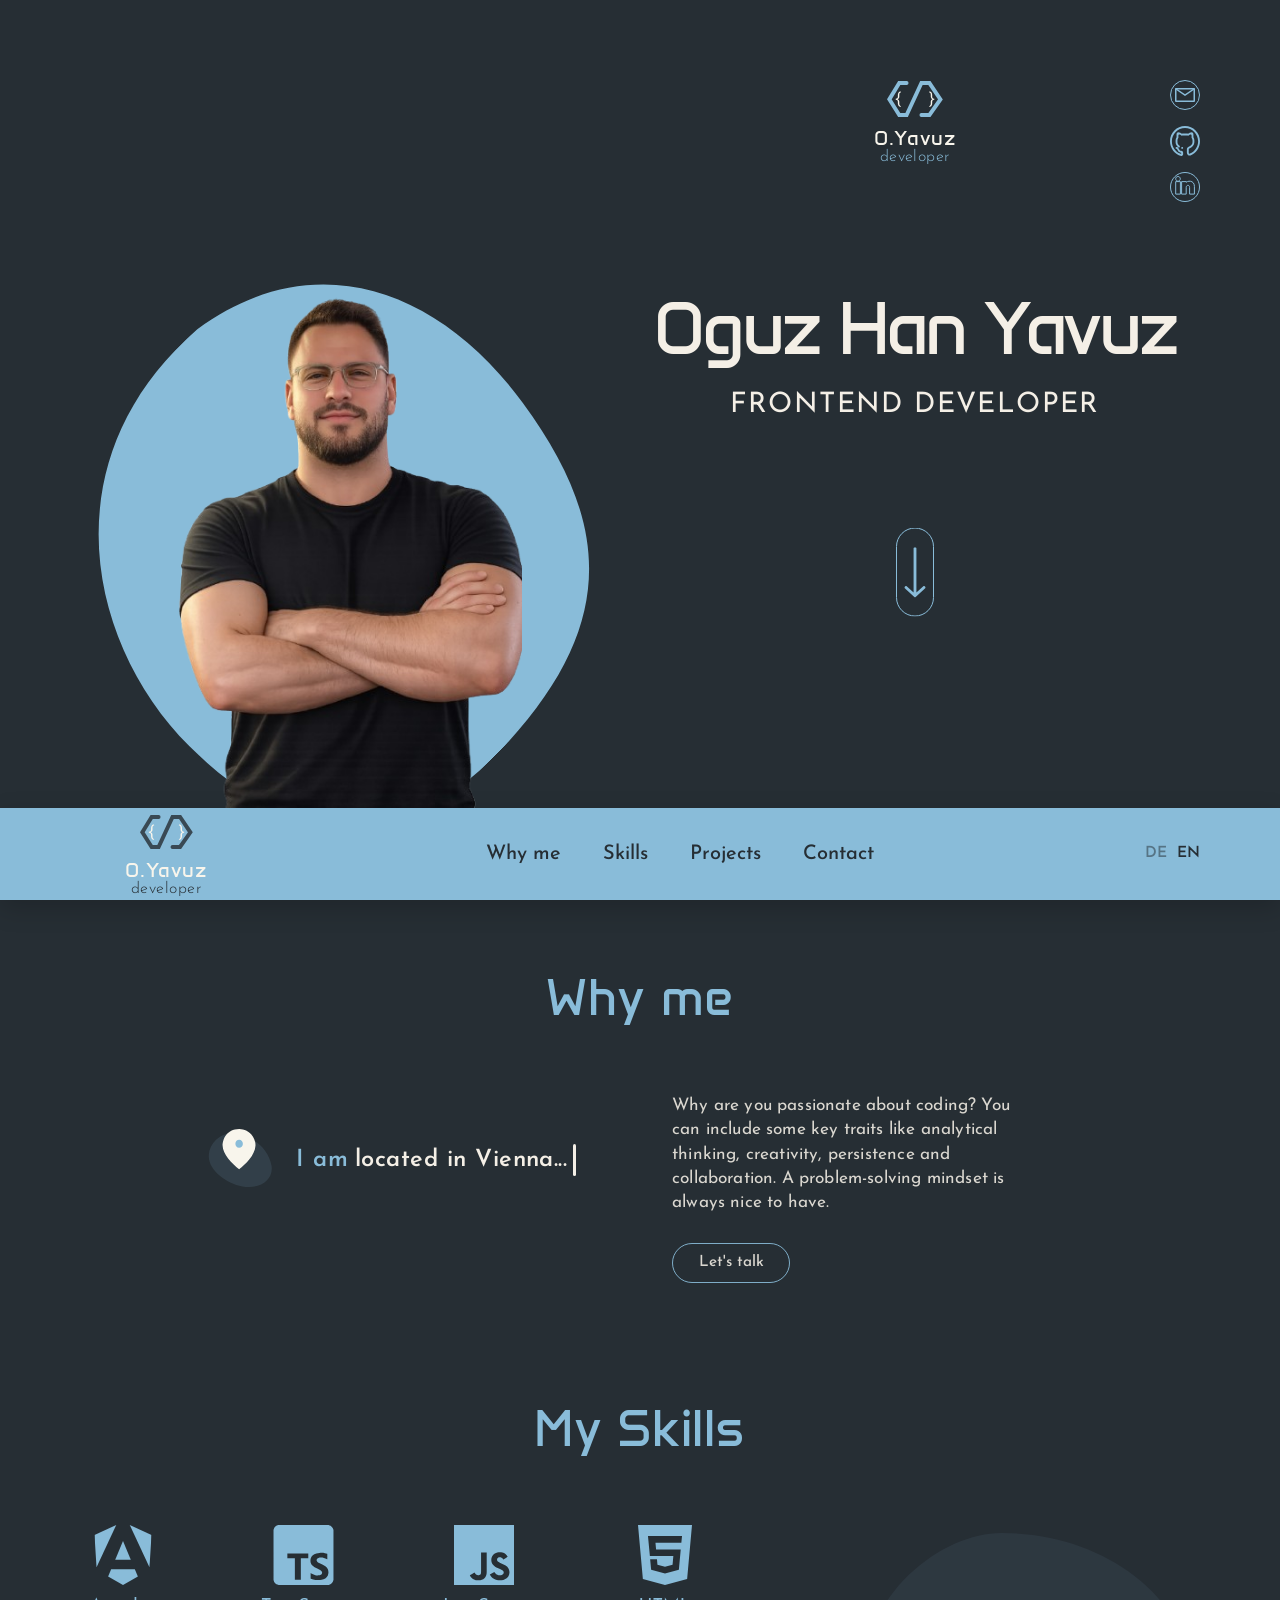
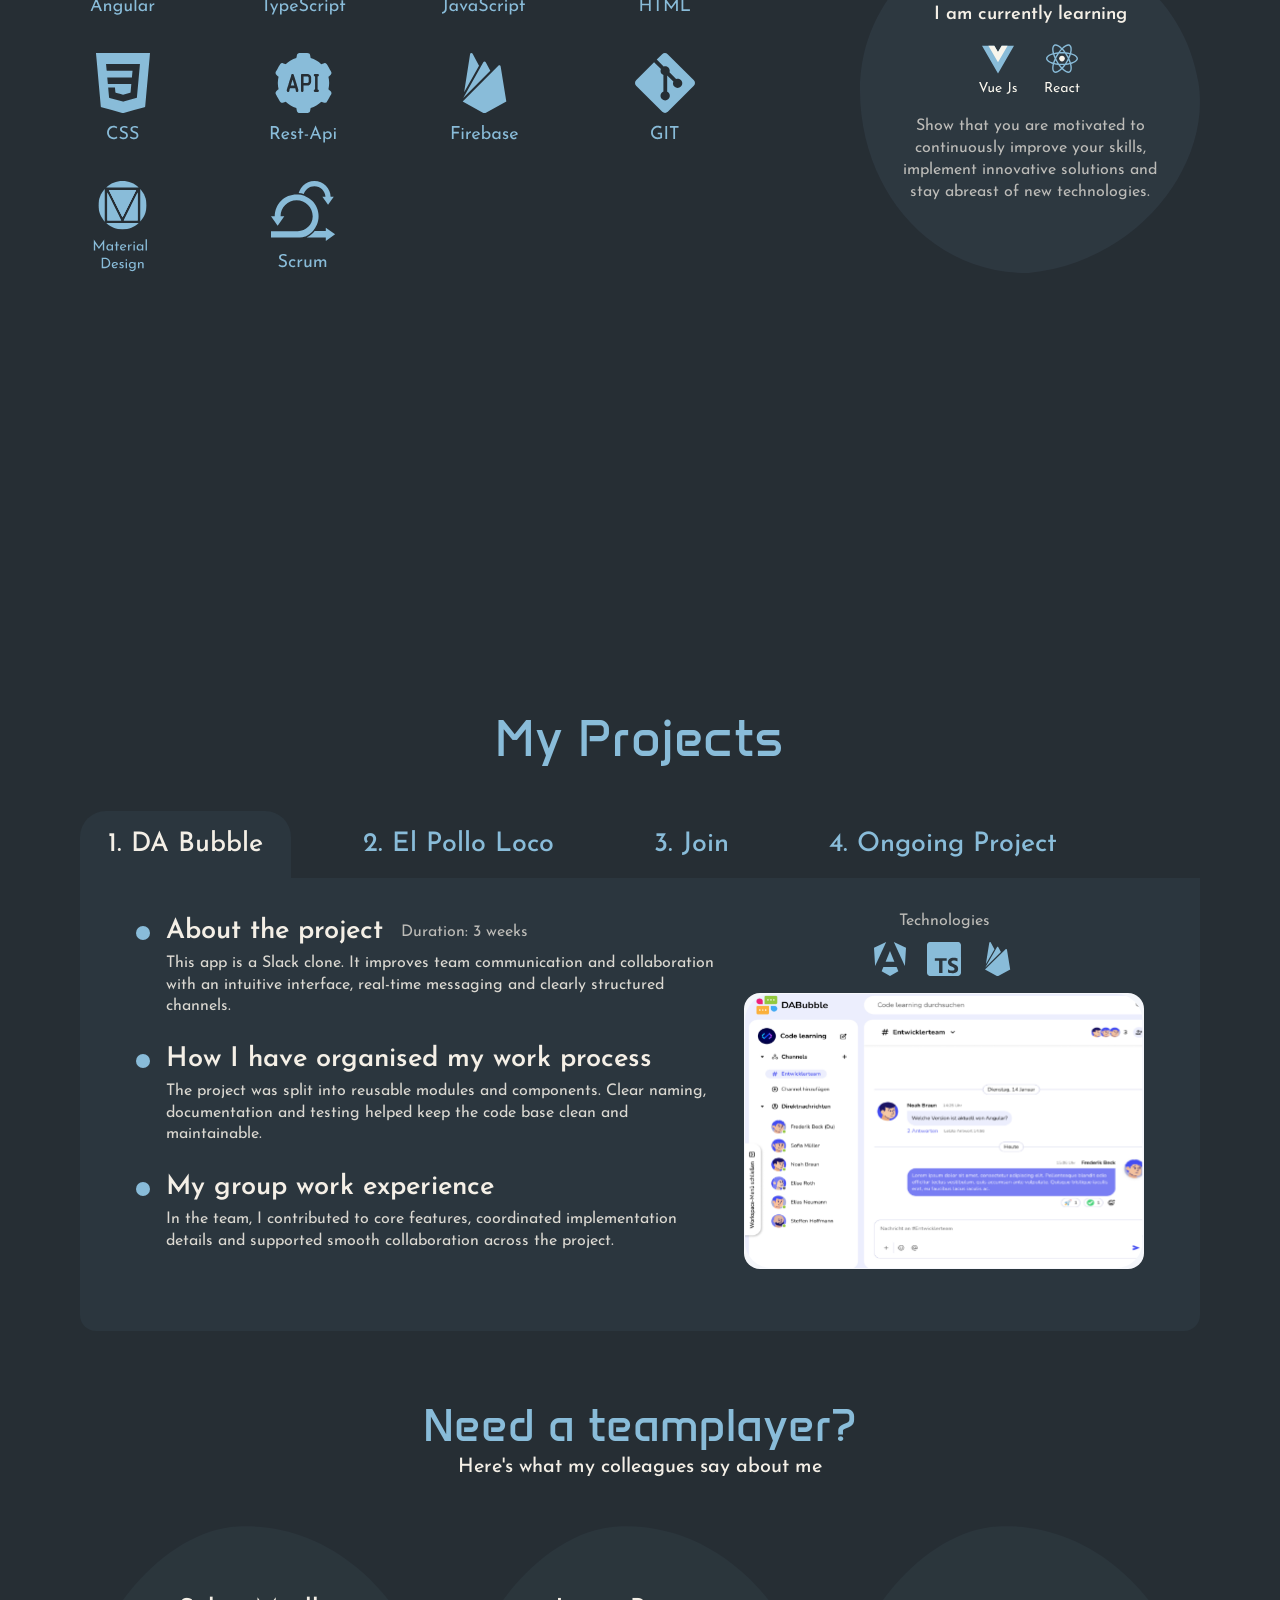
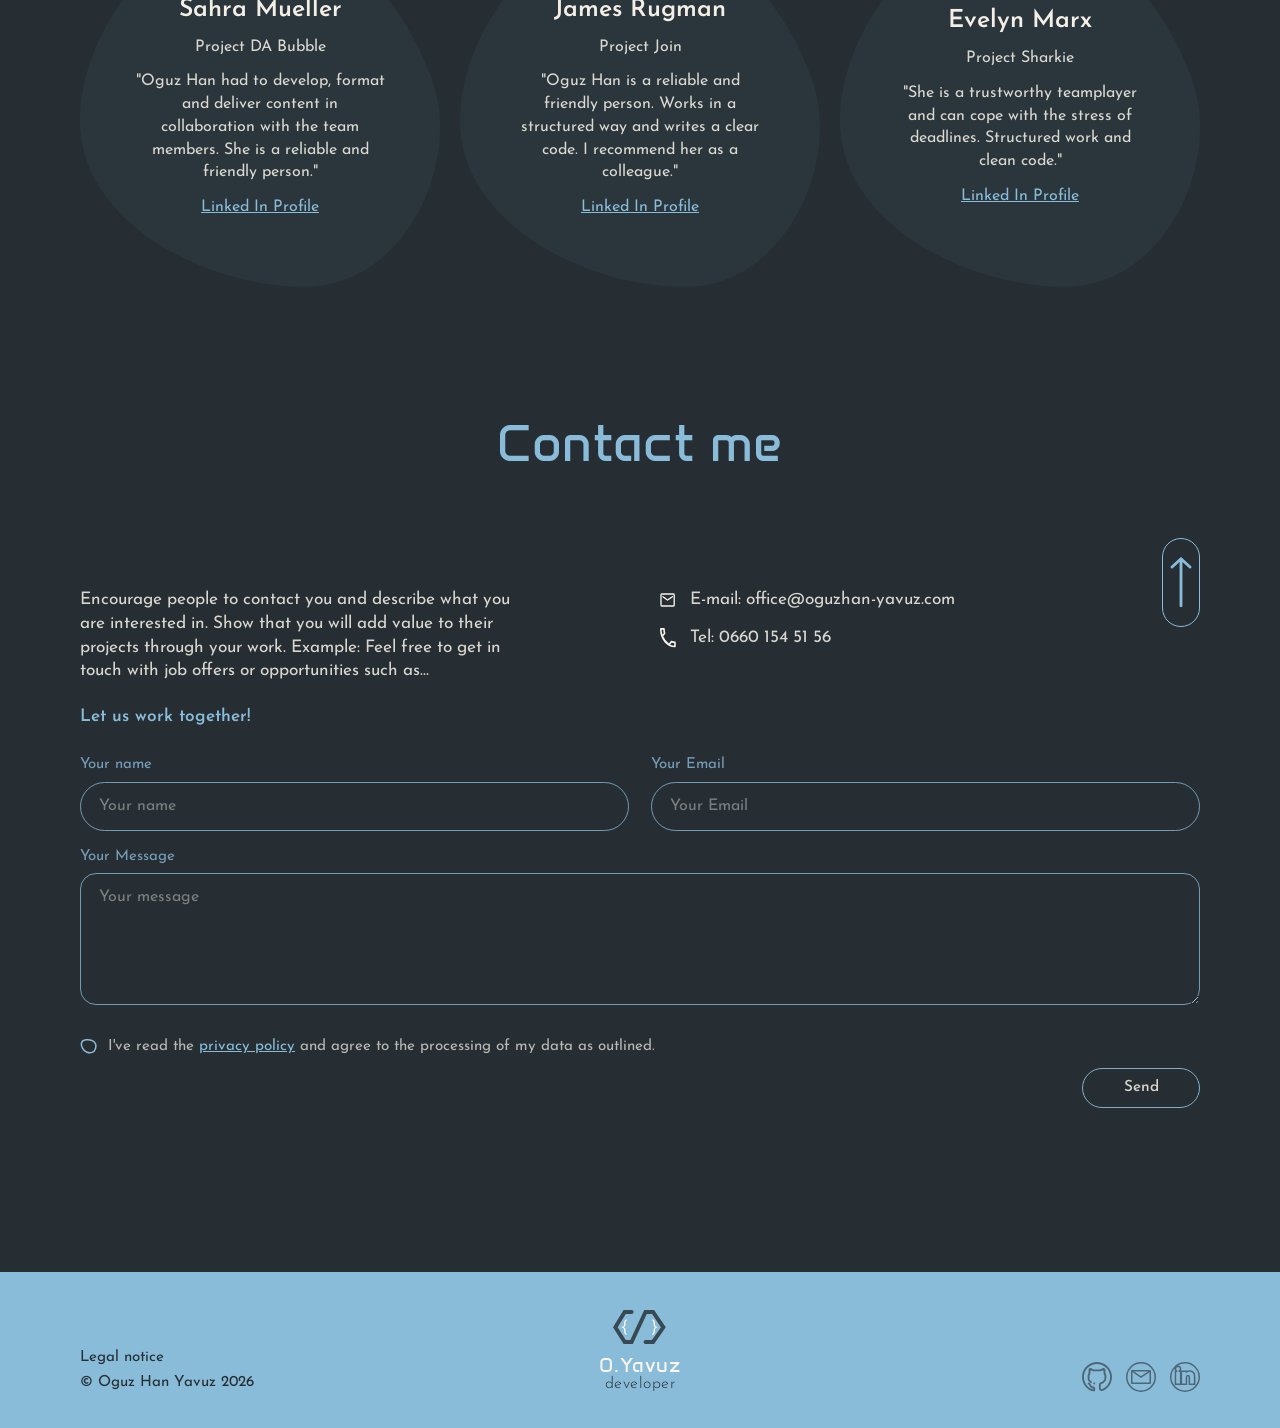
==== commit c5ba9141: "Update portfolio" ====
--- a/index.html
+++ b/index.html
@@ -357,7 +357,7 @@
             <div class="section-shell footer-inner">
                 <div class="footer-copy">
                     <a href="./legal-notice.html" data-i18n="footer.legalNotice">Legal notice</a>
-                    <a href="./privacy-policy.html" data-i18n="footer.privacyPolicy">Privacy Policy</a>
+                    <!-- <a href="./privacy-policy.html" data-i18n="footer.privacyPolicy">Privacy Policy</a> -->
                     <p>© Oguz Han Yavuz 2026</p>
                 </div>
 
@@ -405,3 +405,4 @@
 </body>
 
 </html>
+
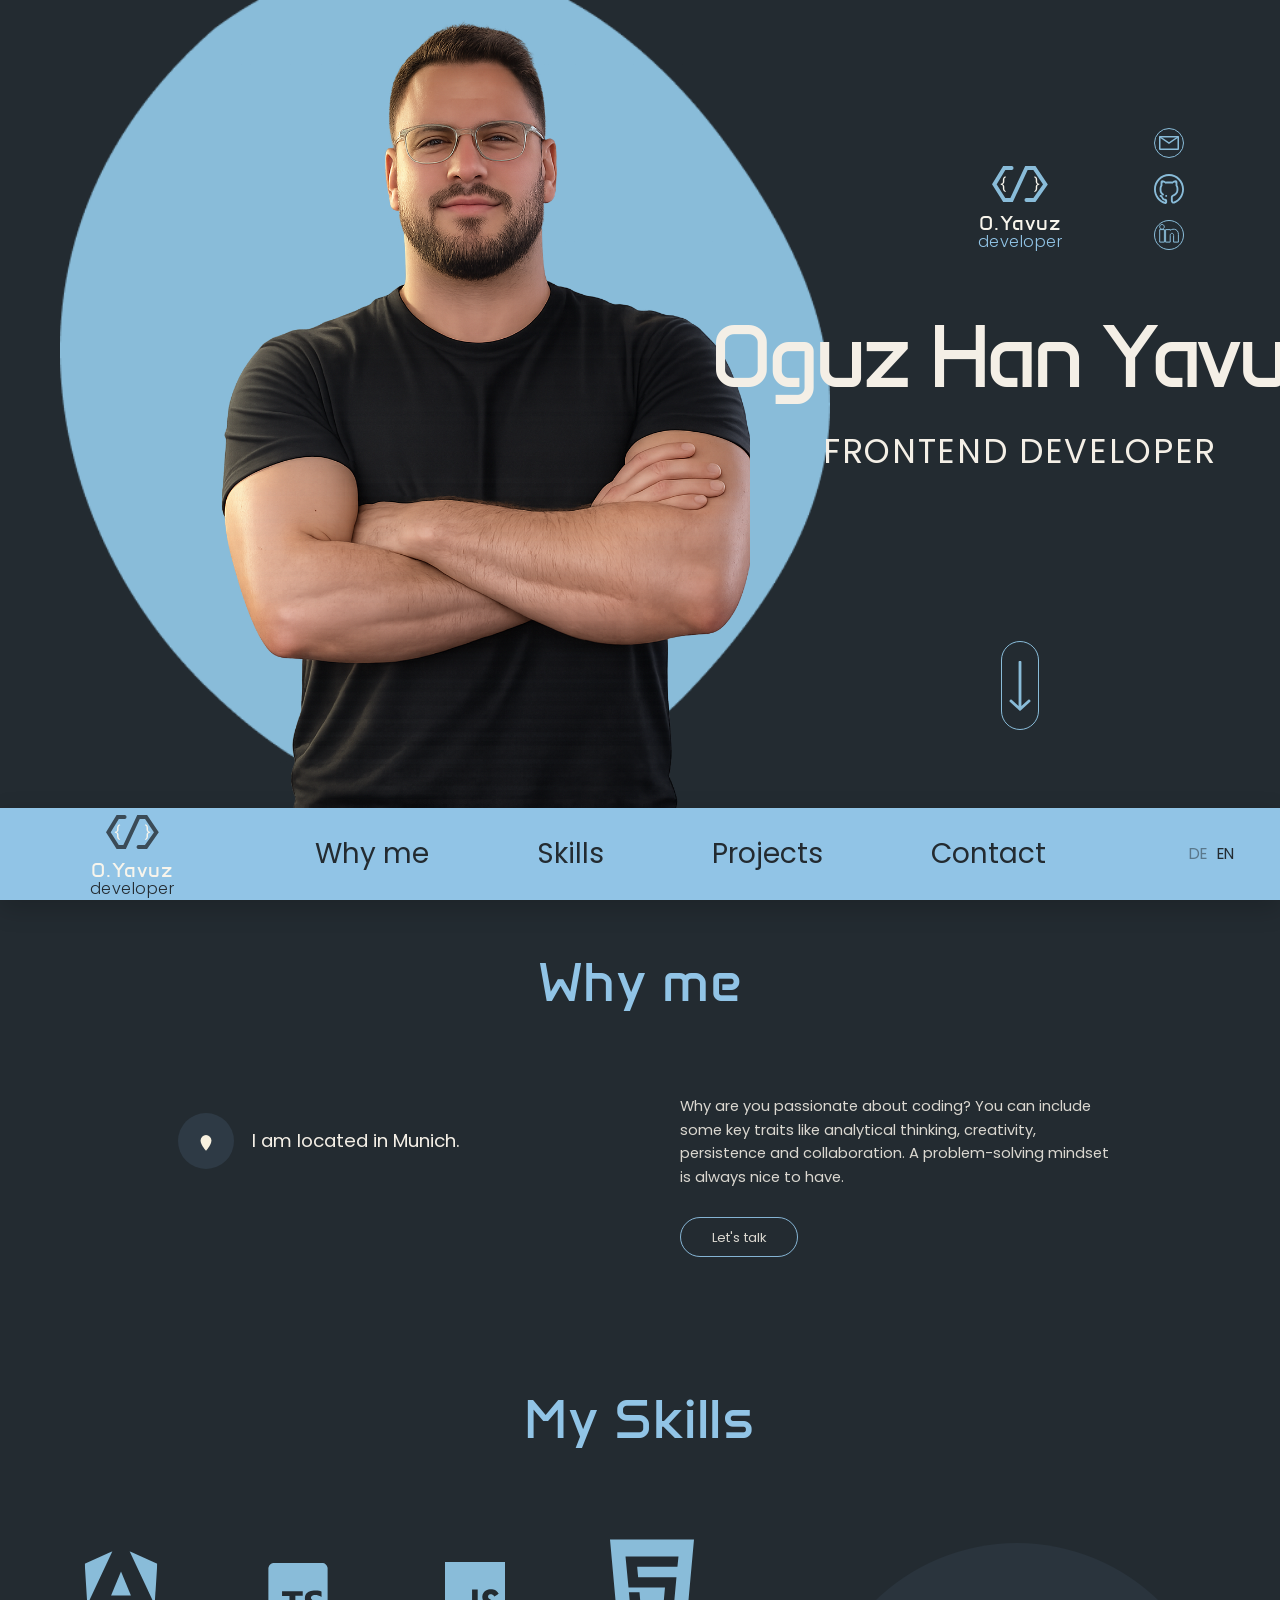
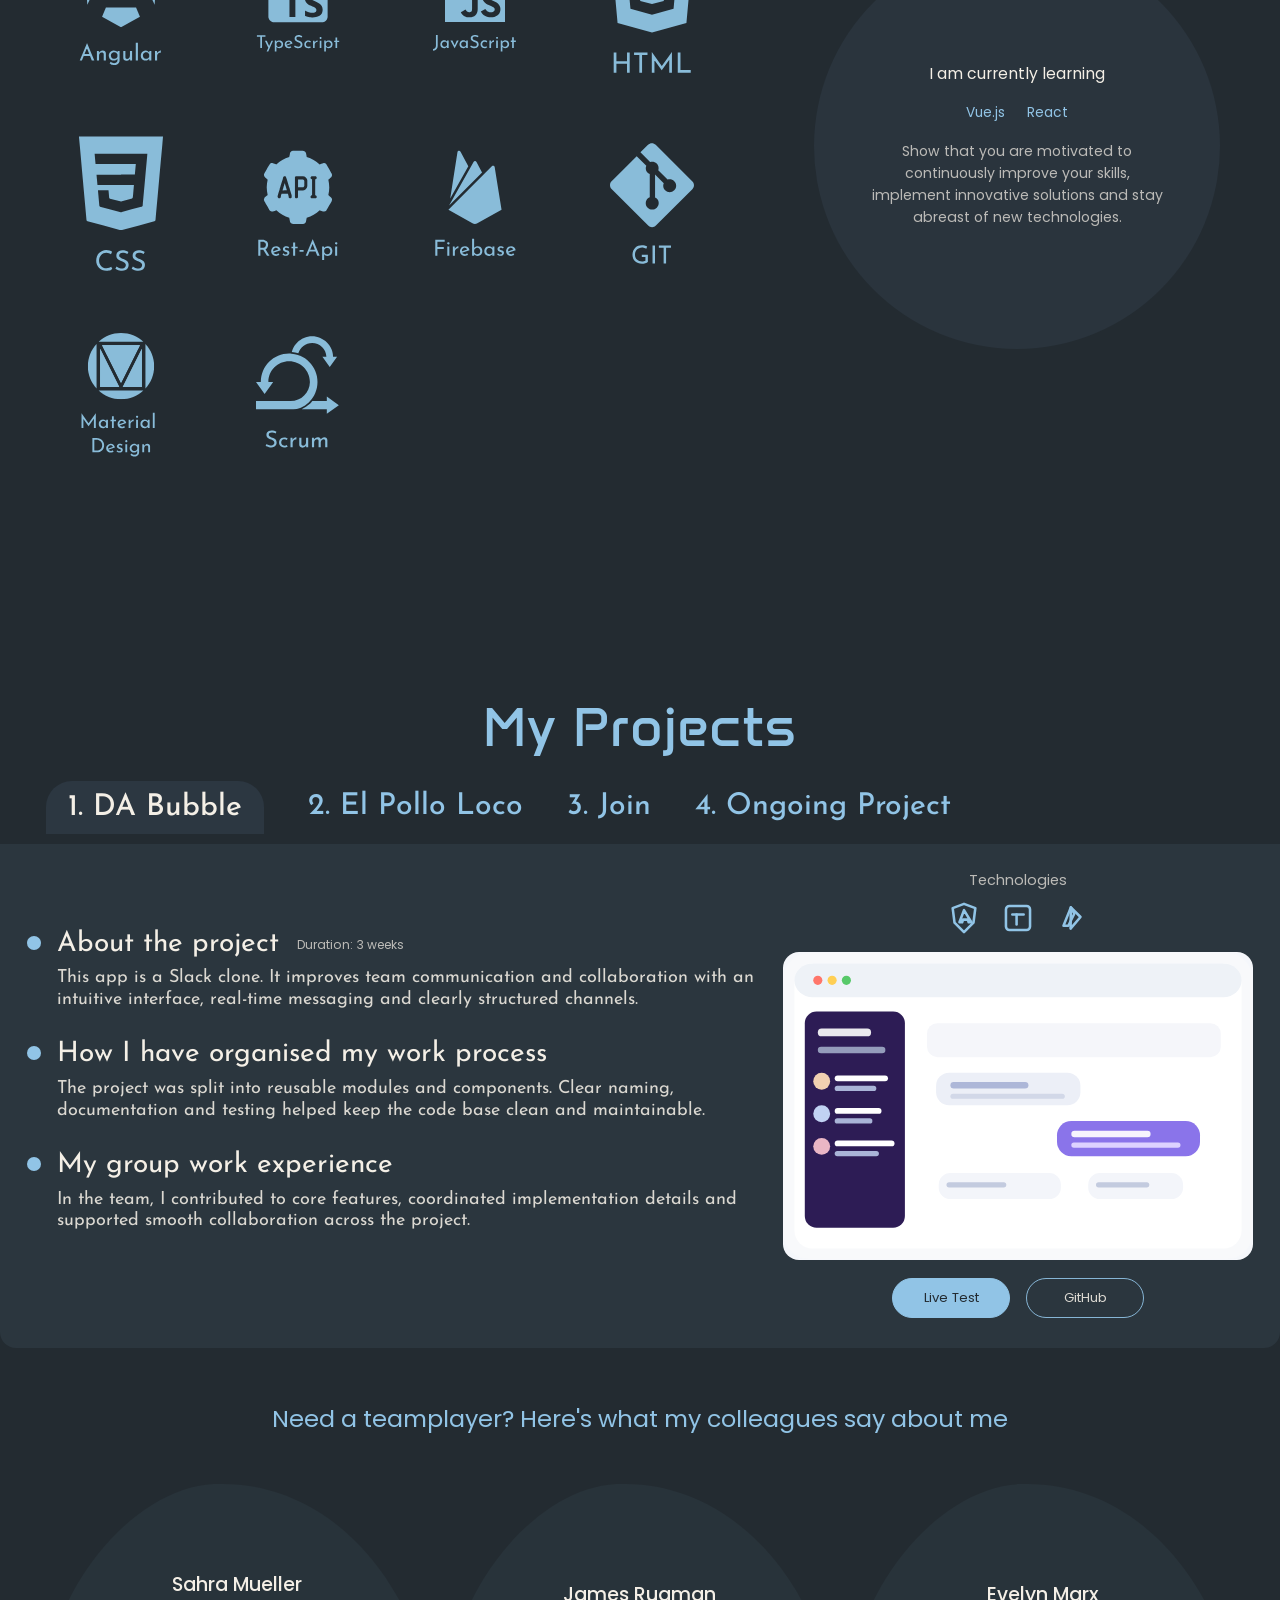
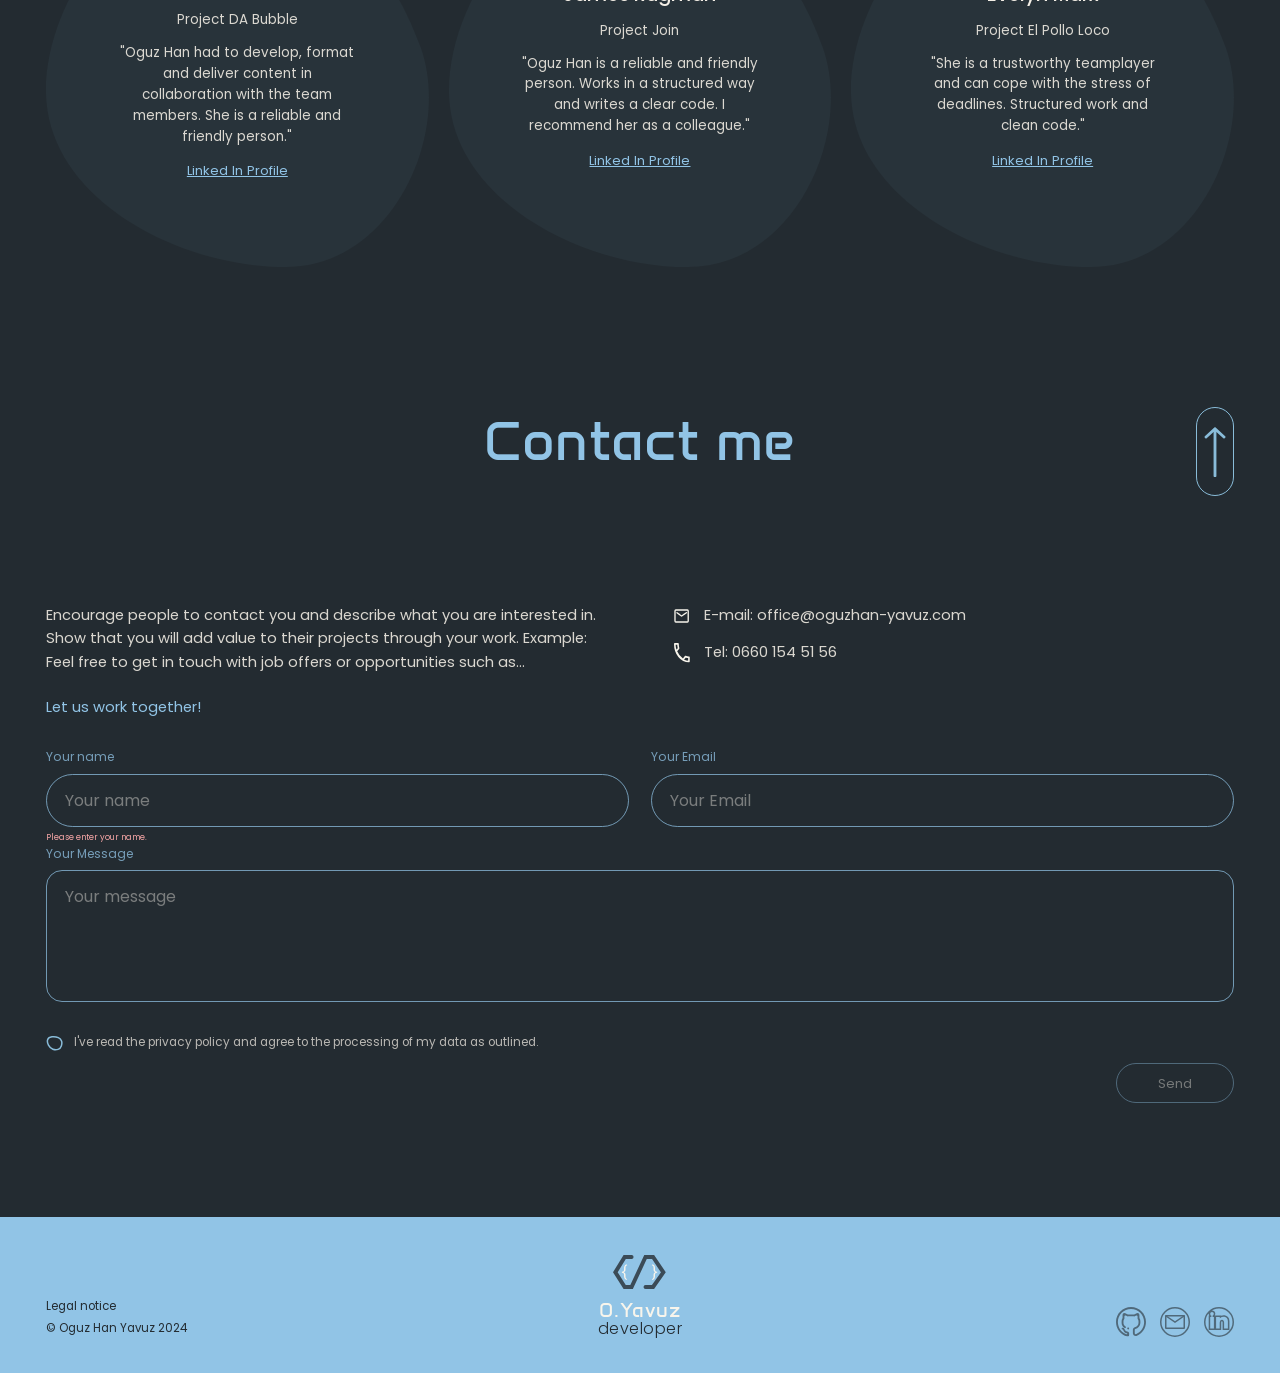
==== commit a69b7ffc: "Hover effects edit # Conflicts: #	.DS_Store #	.gitignore" ====
--- a/index.html
+++ b/index.html
@@ -8,7 +8,7 @@
     <link rel="preconnect" href="https://fonts.googleapis.com">
     <link rel="preconnect" href="https://fonts.gstatic.com" crossorigin>
     <link
-        href="https://fonts.googleapis.com/css2?family=Anta&family=Josefin+Sans:wght@300;400;500&family=Poppins:wght@300;400;500;600;700&display=swap"
+        href="https://fonts.googleapis.com/css2?family=Anta&family=Josefin+Sans:wght@400;500&family=Poppins:wght@300;400;500;600;700&display=swap"
         rel="stylesheet">
     <link rel="stylesheet" href="./style.css" />
 </head>
@@ -49,7 +49,8 @@
             <section class="hero full-screen-section">
                 <div class="hero-inner section-shell">
                     <div class="hero-image-wrap">
-                        <img src="./assets/img/profile-optimized-removebg-preview.png" alt="Oguz Han Yavuz" class="hero-image" loading="eager" />
+                        <img src="./assets/img/shape-profile.png" alt="" class="hero-shape" aria-hidden="true" />
+                        <img src="./assets/img/profile.png" alt="Oguz Han Yavuz" class="hero-image" />
                     </div>
 
                     <div class="hero-info">
@@ -63,16 +64,14 @@
                             </div>
 
                             <aside class="hero-socials" aria-label="Social links">
-                                <a href="mailto:office@oguzhan-yavuz.com" aria-label="Email">
+                                <a href="#" aria-label="Email">
                                     <img src="./assets/img/Email button.svg" alt="" class="social-icon"
                                         aria-hidden="true" />
                                 </a>
-                                <a href="https://github.com/OguzHanYav" aria-label="GitHub" target="_blank"
-                                    rel="noopener noreferrer">
+                                <a href="#" aria-label="GitHub">
                                     <img src="./assets/img/github.svg" alt="" class="social-icon" aria-hidden="true" />
                                 </a>
-                                <a href="https://www.linkedin.com/in/oguz-han-yavuz-8a6a17158/" aria-label="LinkedIn"
-                                    target="_blank" rel="noopener noreferrer">
+                                <a href="#" aria-label="LinkedIn">
                                     <img src="./assets/img/in.svg" alt="" class="social-icon" aria-hidden="true" />
                                 </a>
                             </aside>
@@ -120,15 +119,13 @@
                     <h2 class="section-title" data-i18n="why.title">Why me</h2>
 
                     <div class="why-location">
-                        <div class="why-highlight" id="why-highlight">
-                            <span class="why-highlight-icon-shell" aria-hidden="true">
-                                <img id="why-highlight-icon" class="why-highlight-icon"
-                                    src="./assets/img/figma-web/Group 60.svg" alt="" />
-                            </span>
-                            <div class="why-highlight-copy">
-                                <span id="why-highlight-text" class="why-highlight-text"></span>
-                            </div>
-                        </div>
+                        <div class="location-badge">
+                            <svg viewBox="0 0 24 24" aria-hidden="true">
+                                <path d="M12 21s-5-5.32-5-9.44A5 5 0 0 1 17 11.56C17 15.68 12 21 12 21Z" />
+                                <circle cx="12" cy="11" r="1.8" />
+                            </svg>
+                        </div>
+                        <p data-i18n="why.location">I am located in Munich.</p>
                     </div>
 
                     <div class="why-copy">
@@ -150,20 +147,10 @@
                         <div class="skills-grid" id="skills-container"></div>
 
                         <aside class="learning-bubble">
-                            <p class="learning-title">
-                                <span class="learning-title-desktop" data-i18n="skills.learningTitle">I am currently learning</span>
-                                <span class="learning-title-mobile" data-i18n="skills.learningTitleMobile">What I am currently learning</span>
-                            </p>
-                            <div class="learning-icons learning-icons-desktop">
-                                <span class="learning-pill">
-                                    <img src="./assets/img/figma-assets/learning/vue.svg" alt="Vue.js" class="learning-icon-image" />
-                                </span>
-                                <span class="learning-pill">
-                                    <img src="./assets/img/figma-assets/learning/react.svg" alt="React" class="learning-icon-image" />
-                                </span>
-                            </div>
-                            <div class="learning-visual-mobile" aria-hidden="true">
-                                <img class="learning-visual-image" src="./assets/img/figma-assets/learning/icons-learning.svg" alt="" loading="lazy" />
+                            <p class="learning-title" data-i18n="skills.learningTitle">I am currently learning</p>
+                            <div class="learning-icons">
+                                <span class="learning-pill">Vue.js</span>
+                                <span class="learning-pill">React</span>
                             </div>
                             <p class="learning-text" data-i18n="skills.learningText">
                                 Show that you are motivated to continuously improve your skills,
@@ -237,10 +224,8 @@
 
             <section class="content-section">
                 <div class="section-shell">
-                    <p class="team-title">
-                        <span class="team-title-lead" data-i18n="testimonials.titleLead">Need a teamplayer?</span>
-                        <span class="team-title-rest" data-i18n="testimonials.titleRest">Here’s what my colleagues say about me</span>
-                    </p>
+                    <p class="team-title" data-i18n="testimonials.title">Need a teamplayer? Here’s what my colleagues
+                        say about me</p>
 
                     <div class="testimonials">
                         <article class="testimonial-card">
@@ -265,7 +250,7 @@
 
                         <article class="testimonial-card">
                             <h3>Evelyn Marx</h3>
-                            <p class="testimonial-role" data-i18n="testimonials.evelyn.role">Project Sharkie</p>
+                            <p class="testimonial-role" data-i18n="testimonials.evelyn.role">Project El Pollo Loco</p>
                             <p data-i18n="testimonials.evelyn.quote">
                                 "She is a trustworthy teamplayer and can cope with the stress of
                                 deadlines. Structured work and clean code."
@@ -280,6 +265,10 @@
                 <div class="section-shell">
                     <div class="contact-title-row">
                         <h2 class="section-title" data-i18n="contact.title">Contact me</h2>
+                        <a href="#top" class="scroll-up" aria-label="Back to top"
+                            data-i18n-aria-label="contact.backToTop">
+                            <img src="./assets/img/arrow up.svg" alt="" class="arrow-icon" aria-hidden="true" />
+                        </a>
                     </div>
 
                     <div class="contact-grid">
@@ -333,7 +322,8 @@
                         <label class="checkbox-row">
                             <input type="checkbox" id="privacy" name="privacy" />
                             <span class="checkbox-icon" aria-hidden="true"></span>
-                            <span class="checkbox-text" data-i18n-html="form.privacy">I've read the <a href="./privacy-policy.html" class="privacy-link">privacy policy</a> and agree to the processing of my data as outlined.</span>
+                            <span data-i18n="form.privacy">I've read the privacy policy and agree to the processing of
+                                my data as outlined.</span>
                         </label>
                         <span class="error-space" id="privacy-error"></span>
 
@@ -344,11 +334,6 @@
 
                         <p id="form-feedback" class="form-feedback"></p>
                     </form>
-
-                    <a href="#top" class="scroll-up" aria-label="Back to top"
-                        data-i18n-aria-label="contact.backToTop">
-                        <img src="./assets/img/Arrow down.svg" alt="" class="arrow-icon" aria-hidden="true" />
-                    </a>
                 </div>
             </section>
         </main>
@@ -357,8 +342,7 @@
             <div class="section-shell footer-inner">
                 <div class="footer-copy">
                     <a href="./legal-notice.html" data-i18n="footer.legalNotice">Legal notice</a>
-                    <!-- <a href="./privacy-policy.html" data-i18n="footer.privacyPolicy">Privacy Policy</a> -->
-                    <p>© Oguz Han Yavuz 2026</p>
+                    <p>© Oguz Han Yavuz 2024</p>
                 </div>
 
                 <a href="#top" class="brand-logo footer-logo" aria-label="Oguz Han Yavuz developer">
@@ -370,31 +354,18 @@
                 </a>
 
                 <div class="footer-socials">
-                    <a href="https://github.com/OguzHanYav" aria-label="GitHub" target="_blank"
-                        rel="noopener noreferrer">
-                        <picture>
-                            <source media="(max-width: 767px)"
-                                srcset="./assets/img/figma-assets/footer/github-whiteblue.svg" />
-                            <img src="./assets/img/figma-web/Portfolio-sm/Property 1=dark.svg" alt=""
-                                class="social-icon" aria-hidden="true" />
-                        </picture>
+
+                    <a href="#" aria-label="GitHub">
+                        <img src="./assets/img/figma-web/Portfolio-sm/Property 1=dark.svg" alt="" class="social-icon"
+                            aria-hidden="true" />
                     </a>
-                    <a href="mailto:office@oguzhan-yavuz.com" aria-label="Email">
-                        <picture>
-                            <source media="(max-width: 767px)"
-                                srcset="./assets/img/figma-assets/footer/email-whiteblue.svg" />
-                            <img src="./assets/img/figma-web/Portfolio-sm2/Property 1=dark.svg" alt=""
-                                class="social-icon" aria-hidden="true" />
-                        </picture>
+                    <a href="#" aria-label="Email">
+                        <img src="./assets/img/figma-web/Portfolio-sm2/Property 1=dark.svg" alt="" class="social-icon"
+                            aria-hidden="true" />
                     </a>
-                    <a href="https://www.linkedin.com/in/oguz-han-yavuz-8a6a17158/" aria-label="LinkedIn"
-                        target="_blank" rel="noopener noreferrer">
-                        <picture>
-                            <source media="(max-width: 767px)"
-                                srcset="./assets/img/figma-assets/footer/linkedin-whiteblue.svg" />
-                            <img src="./assets/img/figma-web/Linkedin button.svg" alt="" class="social-icon"
-                                aria-hidden="true" />
-                        </picture>
+                    <a href="#" aria-label="LinkedIn">
+                        <img src="./assets/img/figma-web/Linkedin button.svg" alt="" class="social-icon"
+                            aria-hidden="true" />
                     </a>
                 </div>
             </div>
@@ -404,5 +375,4 @@
     <script src="./script.js"></script>
 </body>
 
-</html>
-
+</html>
--- a/style.css
+++ b/style.css
@@ -1,38 +1,33 @@
 :root {
     --body-bg: #eeeeef;
-    --panel: #262e34;
+    --panel: #232b31;
     --panel-soft: #2b363e;
     --panel-circle: #2a343d;
-    --accent: #89bcd9;
+    --accent: #91c4e6;
     --accent-strong: #aed9f3;
     --text: #f4efe6;
     --muted: rgba(244, 239, 230, 0.88);
     --muted-soft: rgba(244, 239, 230, 0.72);
-    --border: rgba(137, 188, 217, 0.9);
-    --line: rgba(137, 188, 217, 0.18);
+    --border: rgba(145, 196, 230, 0.9);
+    --line: rgba(145, 196, 230, 0.18);
     --font-display: "Anta", sans-serif;
-    --font-body: "Josefin Sans", sans-serif;
+    --font-body: "Poppins", sans-serif;
     --font-project: "Josefin Sans", sans-serif;
+    --frame-width: 1366px;
+    --mobile-width: 320px;
     --nav-height: 92px;
     --footer-height: 156px;
-    --container-max: 1280px;
-    --section-gutter: 48px;
 }
 
 html {
     scroll-behavior: smooth;
     scroll-padding-top: var(--nav-height);
-    background: var(--panel);
-    width: 100%;
-    max-width: 100%;
-    overscroll-behavior: auto;
 }
 
 * {
     box-sizing: border-box;
     margin: 0;
     padding: 0;
-    min-width: 0;
 }
 
 body {
@@ -40,11 +35,6 @@
     color: var(--text);
     font-family: var(--font-body);
     line-height: 1.45;
-    overscroll-behavior: auto;
-}
-
-body.portfolio-page {
-    background: var(--panel);
 }
 
 img {
@@ -61,8 +51,6 @@
 input,
 textarea {
     font: inherit;
-    -webkit-appearance: none;
-    appearance: none;
 }
 
 button {
@@ -71,33 +59,32 @@
 
 .site-frame {
     background: var(--panel);
-    width: 100%;
-    max-width: 100%;
+    overflow-x: clip;
+    overflow-y: visible;
 }
 
 .section-shell {
-    width: min(calc(100% - var(--section-gutter) * 2), var(--container-max));
+    width: min(calc(100% - 86px), 1188px);
     margin: 0 auto;
 }
 
 .content-section {
-    padding: 72px 0 0;
+    padding: 54px 0 0;
 }
 
 .full-screen-section {
-    min-height: 100vh;
     min-height: 100svh;
 }
 
 .section-title {
     font-family: var(--font-display);
-    font-size: clamp(2.35rem, 4vw, 4.6rem);
+    font-size: clamp(2.8rem, 4.4vw, 4.6rem);
     font-weight: 400;
     line-height: 0.98;
     letter-spacing: 0.01em;
     color: var(--accent);
     text-align: center;
-    margin-bottom: clamp(32px, 5vw, 80px);
+    margin-bottom: 80px;
 }
 
 .primary-btn,
@@ -109,10 +96,7 @@
     min-height: 40px;
     padding: 9px 24px;
     border-radius: 999px;
-    font-family: var(--font-body);
-    font-size: 0.96rem;
-    font-weight: 500;
-    line-height: 1;
+    font-size: 0.82rem;
     transition: background-color 0.2s ease, transform 0.2s ease;
 }
 
@@ -160,9 +144,9 @@
 .brand-name {
     font-size: 20px;
     letter-spacing: 0.03em;
-    color: #f8f5ec;
+    color: #F8F5EC;
     font-weight: 400;
-    font-family: "Anta", sans-serif;
+    font-family: 'Anta';
 }
 
 .brand-role {
@@ -176,97 +160,114 @@
     display: none;
 }
 
-/* HERO */
-
 .hero {
     position: relative;
     display: flex;
     align-items: center;
     min-height: calc(100svh - var(--nav-height));
-    padding: 24px 0 0;
+    padding: 12px 0 0;
 }
 
 .hero-inner {
     position: relative;
-    min-height: calc(100svh - var(--nav-height) - 24px);
-    display: grid;
-    grid-template-columns: minmax(320px, 0.95fr) minmax(420px, 1fr);
-    align-items: end;
-    gap: clamp(24px, 4vw, 72px);
+    min-height: calc(100svh - var(--nav-height) - 12px);
+    display: flex;
+    align-items: flex-end;
+    justify-content: space-between;
+    width: 85vw;
 }
 
 .hero-image-wrap {
     position: relative;
     align-self: end;
-    width: min(100%, 760px);
-    aspect-ratio: 1 / 1;
+    flex: 0 0 760px;
+    min-height: 760px;
+    width: 760px;
     isolation: isolate;
-    margin-inline: auto;
 }
 
 .hero-image-wrap::before {
     content: "";
     position: absolute;
-    inset: 0;
-    background: center / 100% 100% no-repeat url("./assets/img/figma-assets/testimonials/shape-default.svg");
-    transition: transform 240ms ease, background-image 240ms ease, filter 240ms ease;
+    left: -36px;
+    bottom: 0;
+    width: 770px;
+    height: 770px;
+    -webkit-mask: url("./assets/img/figma-assets/testimonials/shape-default.svg") center / contain no-repeat;
+    mask: url("./assets/img/figma-assets/testimonials/shape-hover.svg") center / contain no-repeat;
     z-index: 0;
-    transform: rotate(-45deg);
+    opacity: 0;
+    transition: transform 240ms ease, filter 240ms ease, opacity 240ms ease;
+}
+
+.hero-shape {
+    position: absolute;
+    left: -36px;
+    bottom: 0;
+    width: 770px;
+    max-width: none;
+    height: auto;
+    z-index: 1;
 }
 
 .hero-image-wrap:hover::before {
-    background-image: url("./assets/img/figma-assets/testimonials/shape-hover.svg");
-    transform: rotate(-45deg) translateY(-6px) scale(1.02);
+    transform: translateY(-6px) scale(1.02);
     filter: brightness(1.03);
+    opacity: 1;
 }
 
 .hero-image {
     position: absolute;
-    left: 14%;
+    left: 84px;
     bottom: 0;
-    width: 72%;
+    width: 570px;
     max-width: none;
     object-fit: contain;
-    z-index: 1;
-}
+    z-index: 2;
+}
+
 
 .hero-info {
     position: relative;
-    min-height: clamp(420px, 62vw, 760px);
-    overflow: visible;
+    flex: 1 1 auto;
+    max-width: 700px;
+    min-height: 760px;
 }
 
 .hero-meta {
     position: absolute;
-    top: clamp(32px, 5vw, 80px);
+    top: 80px;
     left: 0;
     right: 0;
     display: grid;
     grid-template-columns: 1fr auto 1fr;
-    align-items: flex-start;
+    align-items: flex-end;
 }
 
 .hero-brand {
     color: var(--accent);
     grid-column: 2;
     justify-self: center;
+    transform: none;
 }
 
 .hero-copy {
     position: absolute;
-    top: 50%;
+    top: 266px;
     left: 0;
-    transform: translateY(-42%);
     display: flex;
     flex-direction: column;
     align-items: center;
     text-align: center;
     width: 100%;
+    max-width: none;
+    margin-left: 0;
+    padding-bottom: 0;
 }
 
 #hero-name {
     font-family: var(--font-display);
-    font-size: clamp(3rem, 5.8vw, 5.8rem);
+    font-size: 88px;
     font-weight: 400;
     line-height: 0.98;
     letter-spacing: -0.05em;
@@ -275,8 +276,8 @@
 }
 
 #hero-role {
-    margin-top: 20px;
-    font-size: clamp(1.35rem, 2.2vw, 2.8rem);
+    margin-top: 28px;
+    font-size: clamp(2.1rem, 2.45vw, 2.85rem);
     letter-spacing: 0.05em;
     color: var(--text);
     white-space: nowrap;
@@ -284,13 +285,10 @@
 
 .scroll-down,
 .scroll-up {
+    margin-top: 164px;
     display: inline-flex;
     align-items: center;
     justify-content: center;
-}
-
-.scroll-down {
-    margin-top: clamp(48px, 8vw, 164px);
 }
 
 .arrow-icon {
@@ -300,16 +298,6 @@
     object-fit: contain;
 }
 
-.hero > .scroll-down,
-.hero-inner > .scroll-down,
-.hero .scroll-down:not(.hero-copy .scroll-down) {
-    display: none !important;
-}
-
-.hero-copy .scroll-down {
-    display: inline-flex !important;
-}
-
 .hero-socials {
     grid-column: 3;
     justify-self: end;
@@ -317,6 +305,7 @@
     flex-direction: column;
     gap: 16px;
     flex-shrink: 0;
+    margin-top: 0;
 }
 
 .hero-socials a,
@@ -334,8 +323,6 @@
     display: block;
     object-fit: contain;
 }
-
-/* NAV */
 
 .nav-strip {
     position: sticky;
@@ -353,18 +340,13 @@
     display: grid;
     grid-template-columns: 172px 1fr 92px;
     align-items: center;
-    gap: 20px;
 }
 
 .desktop-nav {
     display: flex;
     justify-content: center;
-    flex-wrap: wrap;
-    gap: clamp(28px, 5vw, 108px);
-    font-family: var(--font-body);
-    font-size: clamp(1.2rem, 1.8vw, 1.75rem);
-    font-weight: 500;
-    line-height: 1;
+    gap: 108px;
+    font-size: 28px;
 }
 
 .lang-switch {
@@ -377,161 +359,73 @@
     border: 0;
     background: transparent;
     color: rgba(35, 43, 49, 0.5);
-    font-family: var(--font-body);
     font-size: 0.96rem;
-    font-weight: 600;
-    line-height: 1;
 }
 
 .lang-btn.active {
     color: var(--panel);
 }
 
-/* WHY */
-
 .why-grid {
     display: grid;
-    grid-template-columns: minmax(280px, 1fr) minmax(320px, 1fr);
-    gap: clamp(32px, 5vw, 80px);
+    grid-template-columns: 1fr 1fr;
+    gap: 80px;
     align-items: start;
 }
 
 .why-grid .section-title {
     grid-column: 1 / -1;
-    margin-bottom: 0;
+    margin-bottom: 0px;
 }
 
 .why-location {
     display: flex;
     align-items: center;
-    margin-left: clamp(0px, 8vw, 132px);
+    gap: 18px;
+    margin-left: 132px;
     margin-top: 24px;
 }
 
-.why-highlight {
-    display: grid;
-    grid-template-columns: 74px minmax(0, 1fr);
-    align-items: center;
-    column-gap: 18px;
-    width: min(100%, 480px);
-    min-height: 96px;
-    padding: 18px 22px;
-}
-
-.why-highlight-icon-shell {
-    width: 74px;
-    min-width: 74px;
-    height: 64px;
-    display: grid;
-    place-items: center;
-}
-
-.why-highlight-icon {
-    width: 100%;
-    height: auto;
-    display: block;
-    object-fit: contain;
-    opacity: 0;
-    transform: translateY(12px) scale(0.88);
-    transform-origin: center;
-    transition: opacity 260ms ease, transform 260ms ease;
-}
-
-.why-highlight-icon.is-visible {
-    opacity: 1;
-    transform: translateY(0) scale(1);
-}
-
-.why-highlight-copy {
-    display: flex;
-    align-items: center;
-    justify-content: flex-start;
-    min-width: 0;
-    min-height: 64px;
-}
-
-.why-highlight-text {
-    min-height: 0;
+.location-badge {
+    width: 56px;
+    height: 56px;
+    border-radius: 50%;
+    background: #2e3a45;
+    color: #f8f1df;
     display: inline-flex;
     align-items: center;
-    justify-content: flex-start;
-    gap: 0;
-    font-family: var(--font-body);
-    font-size: clamp(1.35rem, 1.85vw, 1.95rem);
-    font-weight: 600;
-    line-height: 1.1;
-    letter-spacing: 0.02em;
+    justify-content: center;
+    flex-shrink: 0;
+}
+
+.location-badge svg {
+    width: 26px;
+    height: 26px;
+    fill: currentColor;
+}
+
+.why-location p {
+    font-size: 1.16rem;
     color: var(--text);
-    white-space: nowrap;
-    min-width: 26ch;
-}
-
-@media (max-width: 767px) {
-    .why-highlight-text {
-        min-width: 0;
-    }
-}
-
-.why-highlight-prefix {
-    color: var(--accent);
-}
-
-.why-highlight-space {
-    display: inline;
-    width: 0.28em;
-    flex: 0 0 0.28em;
-}
-
-.why-highlight-rest {
-    color: var(--text);
-}
-
-.why-highlight-text::after {
-    content: "";
-    width: 3px;
-    height: 1.35em;
-    margin-left: 6px;
-    flex: 0 0 3px;
-    border-radius: 999px;
-    background: var(--text);
-    animation: why-caret-blink 1s steps(2, end) infinite;
-}
-
-@keyframes why-caret-blink {
-
-    0%,
-    45% {
-        opacity: 1;
-    }
-
-    46%,
-    100% {
-        opacity: 0;
-    }
 }
 
 .why-copy {
-    max-width: 352px;
+    max-width: 440px;
     justify-self: start;
-    margin-top: 8px;
+    margin-top: 6px;
 }
 
 .why-copy p {
-    font-family: var(--font-body);
-    font-size: 1.08rem;
-    font-weight: 400;
+    font-size: 0.92rem;
     color: var(--muted);
     margin-bottom: 28px;
-    line-height: 1.4;
-    letter-spacing: 0.01em;
-}
-
-/* SKILLS */
+    line-height: 1.6;
+}
 
 .skills-layout {
     display: grid;
-    grid-template-columns: minmax(0, 1fr) minmax(300px, 420px);
-    gap: clamp(32px, 6vw, 88px);
+    grid-template-columns: 1fr 420px;
+    gap: 88px;
     align-items: start;
 }
 
@@ -540,14 +434,13 @@
 #contact {
     display: flex;
     align-items: center;
-    padding: 120px 0 56px;
+    padding: 134px 0 54px;
 }
 
 #projects {
     min-height: auto;
     align-items: flex-start;
     padding: 104px 0 0;
-    background: var(--panel);
 }
 
 #skills>.section-shell,
@@ -560,13 +453,21 @@
 }
 
 #projects>.section-shell {
-    width: min(calc(100% - var(--section-gutter) * 2), var(--container-max));
-    max-width: var(--container-max);
-    margin: 0 auto;
+    width: 100%;
+    max-width: none;
     min-height: auto;
     justify-content: flex-start;
-    background: transparent;
-    overflow: visible;
+}
+
+#projects .section-title,
+#projects .project-tabs {
+    padding-inline: max(43px, calc((100% - 1188px) / 2));
+    margin-inline: auto;
+    width: 100%;
+}
+
+#projects .section-title {
+    margin-bottom: 18px;
 }
 
 .skills-grid {
@@ -576,32 +477,24 @@
 }
 
 .skill-card {
-    width: 85px;
-    height: 100px;
-    display: flex;
-    flex-direction: column;
+    text-align: center;
+    display: flex;
     align-items: center;
     justify-content: center;
-    gap: 10px;
-    opacity: 1;
 }
 
 .skill-icon-image {
-    width: 85px;
-    height: 100px;
-    object-fit: contain;
-    transform: rotate(0deg);
-    opacity: 1;
+    width: min(84px, 100%);
+    height: auto;
+    display: block;
 }
 
 .learning-bubble {
-    position: relative;
-    isolation: isolate;
-    overflow: visible;
     width: 100%;
     aspect-ratio: 1;
     max-width: 406px;
     border-radius: 50%;
+    background: var(--panel-circle);
     display: flex;
     flex-direction: column;
     align-items: center;
@@ -609,40 +502,11 @@
     text-align: center;
     padding: 52px;
     margin-top: 16px;
-    justify-self: center;
-}
-
-.learning-bubble::before {
-    content: "";
-    position: absolute;
-    inset: 0;
-    background: center / 100% 100% no-repeat url("./assets/img/figma-assets/testimonials/Ellipse 25.svg");
-    transition: transform 240ms ease, background-image 240ms ease, filter 240ms ease;
-    z-index: -1;
-}
-
-.learning-bubble:hover::before {
-    background-image: url("./assets/img/figma-assets/testimonials/Ellipse 25-hover.svg");
-    transform: translateY(-6px) scale(1.02);
-    filter: brightness(1.03);
-}
-
-.learning-bubble>* {
-    position: relative;
-    z-index: 1;
 }
 
 .learning-title {
-    font-family: var(--font-body);
-    font-size: 1.15rem;
-    font-weight: 600;
-    line-height: 1.15;
+    font-size: 0.98rem;
     margin-bottom: 18px;
-}
-
-.learning-title-mobile,
-.learning-visual-mobile {
-    display: none;
 }
 
 .learning-icons {
@@ -650,109 +514,64 @@
     gap: 22px;
     margin-bottom: 18px;
     color: var(--accent);
-    flex-wrap: wrap;
-    justify-content: center;
 }
 
 .learning-pill {
-    display: inline-flex;
-    flex-direction: column;
-    align-items: center;
-    gap: 6px;
-    font-family: var(--font-body);
-    font-size: 0.96rem;
-    font-weight: 500;
-}
-
-.learning-icon-image {
-    width: 42px;
-    height: 54px;
-    object-fit: contain;
+    font-size: 0.86rem;
 }
 
 .learning-text {
-    max-width: 270px;
-    font-family: var(--font-body);
-    font-size: 1rem;
+    font-size: 0.88rem;
     color: var(--muted-soft);
-    line-height: 1.38;
+    line-height: 1.55;
 }
 
 .mobile-only-inline {
     display: none;
 }
 
-/* PROJECTS */
-
-#projects .section-title {
-    background: transparent;
-    margin-bottom: 48px;
-    padding: 0;
-}
-
 .project-tabs {
     display: flex;
-    align-items: flex-end;
     gap: 44px;
-    padding: 0;
-    margin: 0;
-    background: transparent;
+    padding-top: 8px;
+    padding-bottom: 10px;
     font-family: var(--font-project);
     font-weight: 500;
-    font-size: clamp(1.1rem, 2.1vw, 1.9rem);
+    font-size: 30px;
     line-height: 1.2;
+    letter-spacing: 0;
     color: var(--accent);
     max-width: none;
-    overflow-x: auto;
 }
 
 .project-tab {
-    font-size: inherit;
-    line-height: 1.2;
-    font-weight: 500;
-    padding: 18px 28px 16px;
+    border: 0;
     background: transparent;
-    color: var(--accent);
+    color: inherit;
+    padding: 0;
+}
+
+.project-tab.active {
+    color: var(--text);
+    background: rgba(44, 56, 66, 0.98);
     border-radius: 26px 26px 0 0;
-    border: 0;
-    white-space: nowrap;
-}
-
-.project-tab.active {
-    background: var(--panel-soft);
-    color: var(--text);
-    font-size: inherit;
-    line-height: 1.2;
-    font-weight: 500;
-    padding: 18px 28px 16px;
+    padding: 9px 22px 8px;
 }
 
 .project-panel {
     background: var(--panel-soft);
+    padding: 26px 26px 30px;
+    display: grid;
+    grid-template-columns: minmax(0, 740px) minmax(0, 470px);
+    gap: 16px;
+    justify-content: center;
+    align-items: center;
     border-radius: 0 0 16px 16px;
-    padding: 34px 56px 44px;
     width: 100%;
-    margin: 0;
-    transform: none;
-    display: grid;
-    grid-template-columns: minmax(0, 1.2fr) minmax(320px, 470px);
-    gap: 24px;
-    justify-content: center;
-    align-items: center;
 }
 
 .project-mobile-head {
     display: none;
-}
-
-.project-mobile-head h3 {
-    font-family: var(--font-display);
-    font-weight: 400;
-    font-size: clamp(1.4rem, 4.8vw, 1.9rem);
-    line-height: 1.02;
-    letter-spacing: 0;
-    color: var(--accent);
-    margin-bottom: 6px;
 }
 
 .project-copy {
@@ -778,32 +597,31 @@
     display: flex;
     align-items: center;
     gap: 18px;
-    flex-wrap: wrap;
 }
 
 .project-item h3 {
-    font-family: var(--font-body);
-    font-size: clamp(1.7rem, 2vw, 2.15rem);
-    font-weight: 600;
-    line-height: 1.06;
+    font-family: var(--font-project);
+    font-size: 28px;
+    font-weight: 400;
+    line-height: 1.2;
+    letter-spacing: 0;
     color: var(--text);
 }
 
 .project-duration {
-    font-family: var(--font-body);
-    font-size: 1rem;
-    line-height: 1;
+    font-size: 0.76rem;
     color: var(--muted-soft);
 }
 
 .project-item p {
     margin-top: 6px;
-    font-family: var(--font-body);
-    font-size: clamp(1rem, 1.15vw, 1.18rem);
+    font-family: var(--font-project);
+    font-size: 18px;
     font-weight: 400;
     color: var(--muted);
-    max-width: 670px;
-    line-height: 1.36;
+    max-width: 720px;
+    line-height: 1.2;
+    letter-spacing: 0;
 }
 
 .project-preview {
@@ -824,17 +642,13 @@
 
 .project-preview-label,
 .project-meta-line {
-    font-family: var(--font-body);
-    font-size: 1rem;
+    font-size: 0.9rem;
     color: var(--muted-soft);
-    line-height: 1.24;
 }
 
 .tech-row {
     display: flex;
     gap: 14px;
-    flex-wrap: wrap;
-    justify-content: center;
 }
 
 .tech-badge {
@@ -848,11 +662,14 @@
     justify-content: center;
 }
 
-.tech-badge .tech-icon-image {
+.tech-badge svg {
     width: 34px;
     height: 34px;
-    object-fit: contain;
-    display: block;
+    fill: none;
+    stroke: currentColor;
+    stroke-width: 1.8;
+    stroke-linecap: round;
+    stroke-linejoin: round;
 }
 
 #project-image {
@@ -867,36 +684,13 @@
     display: flex;
     gap: 16px;
     margin-top: 18px;
-    flex-wrap: wrap;
-    justify-content: center;
-}
-
-/* TESTIMONIALS */
+}
 
 .team-title {
-    max-width: 900px;
-    margin: 0 auto 36px;
-    display: flex;
-    flex-direction: column;
-    align-items: center;
-    gap: 8px;
+    font-size: 1.48rem;
+    color: var(--accent);
     text-align: center;
-}
-
-.team-title-lead {
-    font-family: var(--font-display);
-    font-size: clamp(2rem, 3.6vw, 3.2rem);
-    font-weight: 400;
-    line-height: 0.98;
-    color: var(--accent);
-}
-
-.team-title-rest {
-    font-family: var(--font-body);
-    font-size: clamp(1.05rem, 1.55vw, 1.6rem);
-    font-weight: 500;
-    line-height: 1.18;
-    color: var(--text);
+    margin-bottom: 36px;
 }
 
 .testimonials {
@@ -911,7 +705,6 @@
     border-radius: 0;
     aspect-ratio: 580 / 616;
     padding: 50px 38px;
-    font-family: var(--font-body);
     text-align: center;
     display: flex;
     flex-direction: column;
@@ -939,44 +732,33 @@
 .testimonial-card>* {
     position: relative;
     z-index: 1;
-    max-width: 252px;
+    max-width: 238px;
 }
 
 .testimonial-card h3 {
-    font-family: var(--font-body);
-    font-size: clamp(1.55rem, 1.9vw, 2rem);
-    font-weight: 600;
-    line-height: 1.12;
-    white-space: normal;
-    overflow-wrap: anywhere;
+    font-size: 1.2rem;
+    font-weight: 500;
 }
 
 .testimonial-role {
     margin-top: 4px;
-    font-family: var(--font-body);
-    font-size: 1rem;
-    line-height: 1.15;
+    font-size: 0.84rem;
     color: var(--accent);
 }
 
 .testimonial-card p {
     margin-top: 12px;
-    font-family: var(--font-body);
-    font-size: 1rem;
+    font-size: 0.84rem;
     color: var(--muted);
-    line-height: 1.42;
+    line-height: 1.55;
 }
 
 .testimonial-card a {
     margin-top: 14px;
-    font-family: var(--font-body);
-    font-size: 1rem;
-    line-height: 1.2;
+    font-size: 0.82rem;
     text-decoration: underline;
     color: var(--accent);
 }
-
-/* CONTACT */
 
 .contact-section {
     padding-bottom: 28px;
@@ -987,45 +769,29 @@
     margin-bottom: 56px;
 }
 
-#contact .section-shell {
-    position: relative;
-}
-
-#contact .scroll-up {
+.scroll-up {
     position: absolute;
-    top: 120px;
+    top: -6px;
     right: 0;
-    margin: 0;
-    transform: rotate(180deg);
+    margin-top: 0;
 }
 
 .contact-grid {
     display: grid;
-    grid-template-columns: minmax(0, 1fr) minmax(280px, 1fr);
-    gap: 52px;
+    grid-template-columns: 1fr 1fr;
+    gap: 64px;
     margin-bottom: 28px;
 }
 
 .contact-copy,
 .contact-info {
-    font-family: var(--font-body);
-    font-size: 1.08rem;
+    font-size: 0.92rem;
     color: var(--muted);
-    line-height: 1.38;
-}
-
-.contact-copy {
-    max-width: 430px;
-}
-
-.contact-info {
-    max-width: 360px;
+    line-height: 1.6;
 }
 
 .contact-cta {
     margin-top: 22px;
-    font-family: var(--font-body);
-    font-weight: 600;
     color: var(--accent);
 }
 
@@ -1034,7 +800,6 @@
     align-items: center;
     gap: 12px;
     margin-bottom: 14px;
-    flex-wrap: wrap;
 }
 
 .contact-icon {
@@ -1065,9 +830,7 @@
 
 .field-label {
     margin-bottom: 8px;
-    font-family: var(--font-body);
-    font-size: 0.94rem;
-    line-height: 1.1;
+    font-size: 0.76rem;
     color: rgba(145, 196, 230, 0.75);
 }
 
@@ -1078,16 +841,13 @@
     background: transparent;
     border-radius: 999px;
     padding: 14px 18px;
-    font-family: var(--font-body);
-    font-size: 1rem;
-    line-height: 1.2;
     color: var(--text);
     outline: none;
 }
 
 textarea {
     min-height: 132px;
-    resize: vertical;
+    resize: none;
     border-radius: 16px;
 }
 
@@ -1101,10 +861,8 @@
     align-items: flex-start;
     gap: 10px;
     margin-top: 14px;
-    font-family: var(--font-body);
-    font-size: 0.95rem;
+    font-size: 0.74rem;
     color: var(--muted-soft);
-    line-height: 1.35;
 }
 
 .checkbox-row input {
@@ -1139,25 +897,11 @@
     outline-offset: 2px;
 }
 
-.privacy-link {
-    color: var(--accent);
-    text-decoration: underline;
-}
-
-.privacy-link:hover {
-    color: var(--accent-strong);
-}
-
-.checkbox-text a {
-    pointer-events: auto;
-}
-
 .error-space {
     min-height: 18px;
     padding-top: 4px;
-    font-size: 1rem;
+    font-size: 0.52rem;
     color: #f9a8a8;
-    line-height: 1.3;
 }
 
 .form-actions {
@@ -1171,37 +915,11 @@
 }
 
 .form-feedback {
-    min-height: 24px;
-    margin-top: 16px;
-    padding: 12px 16px;
-    font-size: 1rem;
-    font-weight: 500;
-    line-height: 1.4;
-    color: var(--text);
-    background: transparent;
-    border-radius: 8px;
-    text-align: center;
-}
-
-.form-feedback:empty {
-    display: none;
-}
-
-.form-feedback.success {
-    background: transparent;
-    color: var(--accent-strong);
-    font-size: 1rem;
-    font-weight: 600;
-    border: none;
-}
-
-.form-feedback.error {
-    background: rgba(244, 67, 54, 0.2);
-    color: #ef9a9a;
-    border: 1px solid rgba(244, 67, 54, 0.4);
-}
-
-/* FOOTER */
+    min-height: 18px;
+    margin-top: 8px;
+    font-size: 0.66rem;
+    color: var(--accent);
+}
 
 .site-footer {
     background: var(--accent);
@@ -1209,20 +927,16 @@
     min-height: var(--footer-height);
     display: flex;
     align-items: center;
-    margin-top: 48px;
 }
 
 .footer-inner {
     display: grid;
     grid-template-columns: 1fr auto 1fr;
     align-items: end;
-    gap: 20px;
 }
 
 .footer-copy {
-    font-family: var(--font-body);
-    font-size: 0.95rem;
-    line-height: 1.25;
+    font-size: 0.72rem;
 }
 
 .footer-copy a {
@@ -1230,13 +944,6 @@
     margin-bottom: 6px;
 }
 
-.footer-copy a:hover {
-    color: #f8f5ec;
-    background: transparent;
-    text-decoration: none;
-    transform: none;
-}
-
 .footer-logo {
     justify-self: center;
 }
@@ -1251,8 +958,6 @@
     color: var(--panel);
     border-color: rgba(35, 43, 49, 0.55);
 }
-
-/* LEGAL */
 
 .legal-main {
     padding: 26px 0 0;
@@ -1265,9 +970,7 @@
 }
 
 .legal-back {
-    display: inline-flex;
-    align-items: center;
-    justify-content: center;
+    display: none;
 }
 
 .legal-title {
@@ -1280,15 +983,15 @@
 }
 
 .legal-block h2 {
-    font-size: 1.1rem;
+    font-size: 1rem;
     font-weight: 600;
     color: var(--text);
-    margin-bottom: 8px;
+    margin-bottom: 7px;
 }
 
 .legal-block p,
 .legal-block li {
-    font-size: 1rem;
+    font-size: 0.68rem;
     color: var(--muted);
     line-height: 1.6;
 }
@@ -1297,93 +1000,19 @@
     list-style-position: inside;
 }
 
-/* LARGE DESKTOP ~1900px */
-
-@media (min-width: 1680px) {
-    :root {
-        --container-max: 1440px;
-        --section-gutter: 56px;
-    }
-
-    .hero-inner {
-        grid-template-columns: minmax(520px, 760px) minmax(520px, 1fr);
-        gap: 84px;
-    }
-
-    #hero-name {
-        font-size: 6.2rem;
-    }
-
-    #hero-role {
-        font-size: 3rem;
-    }
-
-    .desktop-nav {
-        gap: 96px;
-        font-size: 1.9rem;
-    }
-
-    .skills-layout {
-        grid-template-columns: minmax(0, 1fr) 440px;
-    }
-
-    .project-panel {
-        grid-template-columns: minmax(0, 760px) minmax(360px, 500px);
-    }
-}
-
-/* LAPTOP ~1200px */
-
-@media (max-width: 1280px) {
-    :root {
-        --container-max: 1120px;
-        --section-gutter: 32px;
-    }
-
-    .hero-inner {
-        grid-template-columns: minmax(300px, 0.9fr) minmax(360px, 1fr);
-        gap: 36px;
-    }
-
-    .hero-meta {
-        top: 32px;
-    }
-
-    .desktop-nav {
-        gap: 42px;
-        font-size: 1.25rem;
-    }
-
-    .skills-layout {
-        grid-template-columns: minmax(0, 1fr) 340px;
-    }
-
-    .skills-grid {
-        gap: 28px 20px;
-    }
-
-    .learning-bubble {
-        padding: 40px;
-    }
-
-    .project-panel {
-        grid-template-columns: minmax(0, 1fr) minmax(300px, 400px);
-    }
-
-    .contact-grid {
-        gap: 36px;
-    }
-}
-
-/* TABLET */
-
-@media (max-width: 991px) {
+@media (max-width: 760px) {
     html {
         scroll-padding-top: 52px;
     }
 
-    :root {
-        --section-gutter: 24px;
+    .site-frame {
+        width: 100%;
+        max-width: none;
+        margin: 0;
+    }
+
+    .section-shell {
+        width: min(calc(100% - 28px), 640px);
     }
 
     .mobile-header {
@@ -1402,16 +1031,12 @@
     }
 
     .burger {
-        width: 30px;
-        height: 32px;
+        width: 20px;
+        height: 16px;
         border: 0;
         background: transparent;
         position: relative;
-        top: 27px;
         z-index: 61;
-        display: flex;
-        align-items: center;
-        justify-content: center;
     }
 
     .burger span {
@@ -1452,19 +1077,16 @@
 
     .mobile-menu {
         position: fixed;
-        top: 44px;
-        right: 8px;
-        width: min(220px, calc(100vw - 20px));
-        aspect-ratio: 354 / 370;
-        min-height: 0;
-        border-radius: 0;
-        background: center / 100% 100% no-repeat url("./assets/img/figma-assets/Hero/menu-shape.svg");
+        top: 52px;
+        right: 14px;
+        width: 154px;
+        height: 154px;
+        border-radius: 50%;
+        background: var(--accent);
         z-index: 60;
         display: none;
         align-items: center;
         justify-content: center;
-        padding: 34px 24px 28px;
-        overflow: hidden;
     }
 
     .mobile-menu.open {
@@ -1475,10 +1097,9 @@
         display: flex;
         flex-direction: column;
         align-items: center;
-        gap: 12px;
+        gap: 10px;
         color: var(--panel);
-        font-size: 1rem;
-        text-align: center;
+        font-size: 0.92rem;
     }
 
     .mobile-lang {
@@ -1493,25 +1114,21 @@
     }
 
     .content-section {
-        padding-top: 40px;
+        padding-top: 26px;
     }
 
     .hero {
         min-height: calc(100svh - 52px);
-        padding: 16px 0 0;
+        padding: 10px 0 0;
     }
 
     .hero-inner {
-        min-height: auto;
-        grid-template-columns: 1fr;
+        min-height: calc(100svh - 62px);
+        flex-direction: column;
         align-items: center;
-        justify-items: center;
-        gap: 20px;
-    }
-
-    .hero-image-wrap {
-        width: min(420px, 72vw);
-        margin: 0 auto;
+        justify-content: flex-start;
+        gap: 8px;
+        width: 100%;
     }
 
     .hero-info {
@@ -1520,51 +1137,95 @@
         padding-top: 0;
         padding-bottom: 0;
         position: static;
+        display: block;
+        flex: 0 0 auto;
     }
 
     .hero-meta {
         position: static;
         display: block;
-    }
-
-    .hero-brand {
-        display: none;
-    }
-
-    .hero-copy {
-        position: static;
-        transform: none;
-        max-width: 100%;
-        margin-left: 0;
-        padding-bottom: 0;
-    }
-
-    #hero-name {
-        font-size: clamp(2.8rem, 8vw, 4.4rem);
-        white-space: normal;
-    }
-
-    #hero-role {
-        margin-top: 8px;
-        font-size: clamp(1.15rem, 3vw, 1.6rem);
-        white-space: normal;
-    }
-
-    .scroll-down {
-        margin-top: 24px;
     }
 
     #skills,
     #projects,
     #contact {
         min-height: auto;
-        padding: 40px 0;
+        padding: 26px 0;
     }
 
     #skills>.section-shell,
     #projects>.section-shell,
     #contact>.section-shell {
         min-height: auto;
+    }
+
+    .hero-image-wrap {
+        flex: 0 0 auto;
+        align-self: center;
+        min-height: 0;
+        width: 228px;
+        height: 228px;
+        margin: 0 auto;
+    }
+
+    .hero-image-wrap::before {
+        content: none;
+    }
+
+    .hero-shape {
+        left: 0;
+        bottom: 0;
+        width: 100%;
+        height: 100%;
+        object-fit: contain;
+        transform: none;
+    }
+
+    .hero-image {
+        width: 176px;
+        left: 20px;
+        top: -34px;
+        bottom: 0;
+    }
+
+    .hero-image-wrap:hover .hero-shape {
+        transform: none;
+    }
+
+    .hero-brand {
+        display: none;
+    }
+
+    .hero-copy {
+        position: static;
+        max-width: 100%;
+        margin-left: 0;
+        padding-bottom: 0;
+    }
+
+    #hero-name {
+        font-size: 2rem;
+        line-height: 1.05;
+        white-space: normal;
+    }
+
+    #hero-role {
+        margin-top: 4px;
+        font-size: 0.92rem;
+        letter-spacing: 0.04em;
+        white-space: normal;
+    }
+
+    .scroll-down {
+        width: 30px;
+        height: 54px;
+        margin-top: 14px;
+        font-size: 1.3rem;
+    }
+
+    .section-title {
+        font-size: clamp(2rem, 10vw, 2.55rem);
+        margin-bottom: 26px;
     }
 
     .why-grid,
@@ -1584,49 +1245,83 @@
         justify-content: center;
     }
 
-    .why-highlight {
-        width: min(100%, 560px);
+    .why-location p {
+        font-size: 0.92rem;
     }
 
     .why-copy {
-        justify-self: center;
         text-align: center;
     }
 
+    .why-copy p {
+        font-size: 0.82rem;
+        line-height: 1.55;
+    }
+
+    .why-copy .outline-btn {
+        display: none;
+    }
+
     .skills-grid {
-        grid-template-columns: repeat(4, minmax(72px, 1fr));
-        gap: 18px 14px;
+        grid-template-columns: repeat(4, 1fr);
+        gap: 16px 10px;
     }
 
     .skill-icon-image {
-        width: 85px;
-        height: 100px;
-        object-fit: contain;
+        width: 54px;
     }
 
     .learning-bubble {
-        max-width: 420px;
+        max-width: none;
         aspect-ratio: auto;
-        border-radius: 32px;
-        padding: 28px;
-        margin-top: 8px;
+        border-radius: 0;
+        background: transparent;
+        align-items: stretch;
+        text-align: left;
+        padding: 0;
+    }
+
+    .learning-title {
+        text-align: center;
+        font-size: 0.84rem;
+        margin-bottom: 10px;
+        color: var(--accent);
+    }
+
+    .learning-icons {
+        justify-content: flex-end;
+        margin-bottom: 8px;
+        order: 2;
+    }
+
+    .learning-text {
+        font-size: 0.76rem;
+        order: 1;
+    }
+
+    .mobile-only-inline {
+        display: inline-flex;
+        align-self: center;
+        order: 3;
+        margin-top: 12px;
     }
 
     .project-tabs {
         gap: 12px;
         padding-top: 10px;
         padding-bottom: 12px;
-        font-size: 1rem;
+        font-size: 0.94rem;
+        overflow-x: auto;
         white-space: nowrap;
     }
 
     .project-tab.active {
         border-radius: 14px 14px 0 0;
-        padding: 6px 12px 5px;
+        padding: 5px 10px 4px;
     }
 
     .project-panel {
-        padding: 18px 16px 22px;
+        padding: 14px 12px 18px;
         border-radius: 0 0 12px 12px;
     }
 
@@ -1635,6 +1330,13 @@
         order: 1;
     }
 
+    .project-mobile-head h3 {
+        font-family: var(--font-display);
+        font-weight: 400;
+        color: var(--accent);
+        margin-bottom: 6px;
+    }
+
     .project-preview {
         order: 2;
     }
@@ -1649,492 +1351,27 @@
     }
 
     .project-item {
-        margin-bottom: 18px;
+        margin-bottom: 16px;
+    }
+
+    .project-item h3 {
+        font-size: 1rem;
     }
 
     .project-item p {
-        font-size: 1rem;
+        font-size: 0.84rem;
+        line-height: 1.35;
+    }
+
+    .project-heading-row {
+        display: block;
     }
 
     .project-duration {
         display: none;
     }
 
-    .testimonials {
-        grid-template-columns: repeat(2, minmax(0, 1fr));
-    }
-
-    .testimonial-card {
-        aspect-ratio: auto;
-        min-height: 320px;
-        padding: 34px 24px;
-    }
-
-    .testimonial-card>* {
-        max-width: 170px;
-    }
-
-    .contact-title-row {
-        margin-bottom: 28px;
-    }
-
-    #contact .scroll-up {
-        position: static;
-        display: flex;
-        width: 48px;
-        height: 96px;
-        margin: 48px auto 0;
-        transform: rotate(180deg);
-    }
-
-    .contact-copy,
-    .contact-info {
-        font-size: 1rem;
-    }
-
-    .contact-grid {
-        margin-bottom: 18px;
-    }
-
-    .contact-info {
-        order: -1;
-    }
-
-    .form-actions {
-        justify-content: center;
-    }
-
-    .footer-inner {
-        grid-template-columns: 1fr;
-        gap: 12px;
-        text-align: center;
-        align-items: center;
-    }
-
-    .footer-logo {
-        order: 1;
-    }
-
-    .footer-socials {
-        order: 2;
-        justify-self: center;
-        gap: 16px;
-    }
-
-    .footer-copy {
-        order: 3;
-        justify-self: stretch;
-        width: 100%;
-        display: flex;
-        align-items: center;
-        justify-content: space-between;
-        gap: 16px;
-        margin-top: 6px;
-        text-align: left;
-    }
-
-    .footer-copy a,
-    .footer-copy p {
-        margin: 0;
-    }
-
-    .mobile-header .brand-copy,
-    .site-footer .brand-copy {
-        line-height: 1.2;
-    }
-
-    .mobile-header .brand-role {
-        font-family: var(--font-body);
-        font-weight: 300;
-        font-style: normal;
-        font-size: 14px;
-        line-height: 1.2;
-        letter-spacing: 0;
-    }
-
-    .site-footer .brand-role {
-        font-family: var(--font-body);
-        font-weight: 300;
-        font-style: normal;
-        font-size: 16px;
-        line-height: 1.2;
-        letter-spacing: 0;
-    }
-
-    .legal-nav {
-        display: none;
-    }
-
-    .legal-main {
-        padding-top: 8px;
-    }
-
-    .legal-content {
-        width: min(calc(100% - 48px), 640px);
-        padding-bottom: 28px;
-    }
-
-    .legal-back {
-        display: inline-block;
-        margin-bottom: 10px;
-        color: var(--muted);
-    }
-}
-
-/* MOBILE */
-
-@media (max-width: 767px) {
-    :root {
-        --section-gutter: 14px;
-    }
-
-    html,
-    body,
-    .site-frame {
-        width: 100%;
-        max-width: 100%;
-    }
-
-    .section-shell {
-        width: min(calc(100% - 28px), 640px);
-        max-width: 100%;
-    }
-
-    .content-section {
-        padding-top: 20px;
-        max-width: 100%;
-    }
-
-    .hero {
-        height: calc(100svh - 72px);
-        min-height: calc(100svh - 72px);
-        padding: 0;
-        display: flex;
-        align-items: center;
-    }
-
-    .hero-inner {
-        height: 100%;
-        min-height: 0;
-        display: flex;
-        flex-direction: column;
-        justify-content: center;
-        gap: 8px;
-        width: 100%;
-    }
-
-    .hero-image-wrap {
-        position: relative;
-        width: 311px;
-        height: 370px;
-        max-width: 100%;
-        margin: 0 auto;
-        overflow: hidden;
-        isolation: isolate;
-    }
-
-    .hero-image-wrap::before {
-        content: "";
-        position: absolute;
-        inset: 0;
-        width: 100%;
-        height: 100%;
-        background: center / 100% 100% no-repeat url("./assets/img/figma-assets/testimonials/shape-default.svg");
-        transform: none;
-        z-index: 0;
-    }
-
-    .hero-image-wrap:hover::before {
-        background: center / 100% 100% no-repeat url("./assets/img/figma-assets/testimonials/shape-default.svg");
-        transform: none;
-        filter: none;
-    }
-
-    .hero-image {
-        position: absolute;
-        width: 267px;
-        height: 370px;
-        left: 50%;
-        top: 0;
-        transform: translateX(-50%);
-        object-fit: contain;
-        object-position: center bottom;
-        opacity: 1;
-        z-index: 1;
-    }
-
-    .hero-info {
-        width: 100%;
-        min-height: auto;
-        padding-top: 0;
-        padding-bottom: 0;
-        position: static;
-    }
-
-    .hero-meta {
-        position: static;
-        display: block;
-    }
-
-    .hero-brand,
-    .hero-socials,
-    .nav-strip {
-        display: none;
-    }
-
-    .hero-copy {
-        position: static;
-        transform: none;
-        display: flex;
-        flex-direction: column;
-        align-items: center;
-        text-align: center;
-        width: 100%;
-        margin-top: 0;
-        gap: 0;
-        padding-bottom: 0;
-    }
-
-    #hero-name {
-        font-family: "Anta", sans-serif;
-        font-weight: 400;
-        font-style: normal;
-        font-size: 48px;
-        line-height: 120%;
-        letter-spacing: 0;
-        text-align: center;
-    }
-
-    #hero-role {
-        margin-top: 4px;
-        font-family: "Josefin Sans", sans-serif;
-        font-weight: 400;
-        font-style: normal;
-        font-size: 24px;
-        line-height: 120%;
-        letter-spacing: 0;
-        text-align: center;
-    }
-
-    .scroll-down {
-        width: 30px;
-        height: 72px;
-        margin-top: 14px;
-    }
-
-    .arrow-icon {
-        height: 72px;
-        width: auto;
-    }
-
-    #why-me.content-section {
-        padding-top: 32px;
-        margin-top: 0;
-    }
-
-    .section-title {
-        font-size: clamp(2rem, 10vw, 2.55rem);
-        margin-bottom: 26px;
-    }
-
-    .why-grid,
-    .skills-layout,
-    .contact-grid,
-    .form-row,
-    .project-panel {
-        grid-template-columns: 1fr;
-    }
-
-    .why-grid .section-title {
-        margin-bottom: 0;
-    }
-
-    .why-location {
-        margin-left: 0;
-        justify-content: center;
-    }
-
-    .why-highlight {
-        width: 100%;
-        min-height: 88px;
-        grid-template-columns: 60px minmax(0, 1fr);
-        padding: 14px 16px;
-        column-gap: 14px;
-        border-radius: 24px;
-    }
-
-    .why-highlight-icon-shell {
-        width: 60px;
-        min-width: 60px;
-        height: 52px;
-    }
-
-    .why-highlight-text {
-        font-size: 1rem;
-        line-height: 1.45;
-    }
-
-    .why-highlight-copy {
-        min-height: 52px;
-    }
-
-    .why-copy {
-        justify-self: center;
-        text-align: center;
-    }
-
-    .why-copy p {
-        font-size: 1rem;
-        line-height: 1.55;
-    }
-
-    .why-copy .outline-btn {
-        display: none;
-    }
-
-    .skills-grid {
-        grid-template-columns: repeat(4, 1fr);
-        gap: 16px 10px;
-    }
-
-    .skill-icon-image {
-        width: 85px;
-        height: 100px;
-        object-fit: contain;
-    }
-
-    .learning-bubble {
-        max-width: none;
-        display: grid;
-        grid-template-columns: minmax(0, 1fr) 148px;
-        gap: 18px 14px;
-        align-items: center;
-        border-radius: 0;
-        aspect-ratio: auto;
-        text-align: left;
-        padding: 0;
-        margin-top: 8px;
-    }
-
-    .learning-bubble::before {
-        display: none;
-    }
-
-    .learning-title {
-        grid-column: 1 / -1;
-        text-align: center;
-        font-size: 0.94rem;
-        margin-bottom: 0;
-        color: var(--accent);
-    }
-
-    .learning-title-desktop,
-    .learning-icons-desktop {
-        display: none;
-    }
-
-    .learning-title-mobile,
-    .learning-visual-mobile {
-        display: block;
-    }
-
-    .learning-visual-mobile {
-        grid-column: 2;
-        grid-row: 2;
-        width: 148px;
-        min-width: 148px;
-        height: 128px;
-        justify-self: end;
-        align-self: center;
-        display: flex;
-        align-items: center;
-        justify-content: center;
-    }
-
-    .learning-visual-image {
-        width: 114px;
-        max-width: 100%;
-        height: auto;
-    }
-
-    .learning-text {
-        grid-column: 1;
-        grid-row: 2;
-        max-width: none;
-        font-size: 1rem;
-        line-height: 1.36;
-        color: var(--text);
-        margin: 0;
-    }
-
-    .mobile-only-inline {
-        display: inline-flex;
-        grid-column: 1 / -1;
-        justify-self: center;
-        align-self: center;
-        margin-top: 12px;
-    }
-
-    .project-tabs {
-        gap: 12px;
-        padding-top: 10px;
-        padding-bottom: 12px;
-        font-size: 1rem;
-        white-space: nowrap;
-    }
-
-    .project-tab.active {
-        border-radius: 14px 14px 0 0;
-        padding: 6px 12px 5px;
-    }
-
-    .project-panel {
-        display: flex;
-        flex-direction: column;
-        padding: 14px 12px 18px;
-    }
-
-    .project-mobile-head {
-        display: block;
-        order: 1;
-    }
-
-    .project-preview {
-        display: contents;
-    }
-
-    .project-copy {
-        order: 3;
-        padding-top: 4px;
-    }
-
-    .project-preview-head {
-        display: none;
-    }
-
-    .project-item h3 {
-        font-size: 1rem;
-    }
-
-    .project-item p {
-        font-size: 1rem;
-        line-height: 1.35;
-    }
-
-    #project-image {
-        order: 2;
-        max-width: 202px;
-        margin: 0 auto;
-    }
-
-    .project-heading-row {
-        display: block;
-    }
-
     .project-actions {
-        order: 4;
-        width: 100%;
-        margin-top: 8px;
         justify-content: center;
     }
 
@@ -2143,76 +1380,61 @@
         min-width: 90px;
         min-height: 34px;
         padding: 7px 16px;
-        font-size: 1rem;
+        font-size: 0.72rem;
     }
 
     .team-title {
-        align-items: flex-start;
-        gap: 6px;
-        margin-bottom: 24px;
-        text-align: left;
-    }
-
-    .team-title-lead {
-        font-size: 1.95rem;
-        line-height: 0.98;
-    }
-
-    .team-title-rest {
-        max-width: 280px;
-        font-size: 0.98rem;
-        line-height: 1.24;
+        font-size: 1.3rem;
+        line-height: 1.3;
     }
 
     .testimonials {
         display: flex;
-        flex-wrap: nowrap;
         gap: 14px;
-        width: 100%;
-        max-width: 100%;
         overflow-x: auto;
-        overflow-y: hidden;
         padding-bottom: 6px;
         scroll-snap-type: x mandatory;
-        -webkit-overflow-scrolling: touch;
-        overscroll-behavior-inline: contain;
     }
 
     .testimonial-card {
-        flex: 0 0 214px;
-        width: 214px;
-        max-width: 214px;
-        min-width: 0;
+        min-width: 214px;
+        padding: 34px 24px;
         scroll-snap-align: start;
     }
 
-    .testimonials .testimonial-card:last-child {
-        margin-right: 0;
-    }
-
     .testimonial-card>* {
-        max-width: 172px;
+        max-width: 150px;
     }
 
     .testimonial-card h3 {
         font-size: 1.04rem;
-        line-height: 1.14;
     }
 
     .testimonial-card p,
     .testimonial-card a,
     .testimonial-role {
-        font-size: 1rem;
-        line-height: 1.32;
+        font-size: 0.76rem;
     }
 
     .contact-section {
         padding-bottom: 26px;
     }
 
+    .contact-title-row {
+        margin-bottom: 20px;
+    }
+
+    .scroll-up {
+        position: static;
+        width: 24px;
+        height: 42px;
+        font-size: 1rem;
+        margin: 24px auto 0;
+    }
+
     .contact-copy,
     .contact-info {
-        font-size: 1rem;
+        font-size: 0.82rem;
     }
 
     .contact-icon-image {
@@ -2221,6 +1443,14 @@
         flex-basis: 18px;
     }
 
+    .contact-grid {
+        margin-bottom: 12px;
+    }
+
+    .contact-info {
+        order: -1;
+    }
+
     .field-label {
         display: none;
     }
@@ -2237,7 +1467,7 @@
     .checkbox-row,
     .error-space,
     .form-feedback {
-        font-size: 1rem;
+        font-size: 0.7rem;
     }
 
     .send-btn {
@@ -2246,86 +1476,38 @@
         padding: 5px 14px;
     }
 
-    .project-mobile-head h3 {
-        margin-bottom: 10px;
-    }
-
-    .project-meta-line {
-        font-size: 0.96rem;
-        line-height: 1.28;
-        color: var(--text);
-    }
-
-    #project-techline-mobile {
-        margin-bottom: 2px;
-    }
-
     .site-footer {
-        min-height: 188px;
-        padding-block: 20px 14px;
+        min-height: 88px;
     }
 
     .footer-inner {
         grid-template-columns: 1fr;
-        gap: 12px;
+        gap: 8px;
         text-align: center;
-        align-items: center;
-    }
-
-    .footer-logo {
-        order: 1;
-    }
-
+    }
+
+    .footer-copy,
     .footer-socials {
-        order: 2;
         justify-self: center;
-        gap: 16px;
-    }
-
-    .footer-copy {
-        order: 3;
-        justify-self: stretch;
-        width: 100%;
-        display: flex;
-        align-items: center;
-        justify-content: space-evenly;
-        gap: 12px;
-        margin-top: 6px;
-        font-size: 1rem;
-        line-height: 1.2;
-        text-align: left;
-    }
-
-    .footer-copy a,
-    .footer-copy p {
-        margin: 0;
-    }
-
-    .mobile-header .brand-copy,
-    .site-footer .brand-copy {
-        line-height: 1.2;
-    }
-
-    .mobile-header .brand-role {
-        font-family: var(--font-body);
-        font-weight: 300;
-        font-style: normal;
-        font-size: 14px;
-        line-height: 1.2;
-        letter-spacing: 0;
-    }
-
-    .site-footer .brand-role {
-        font-family: var(--font-body);
-        font-weight: 300;
-        font-style: normal;
-        font-size: 16px;
-        line-height: 1.2;
-        letter-spacing: 0;
+    }
+
+    .legal-nav {
+        display: none;
+    }
+
+    .legal-main {
+        padding-top: 8px;
     }
 
     .legal-content {
-        width: min(calc(100% - 28px), 320px);
+        width: min(calc(100% - 28px), 276px);
+        padding-bottom: 28px;
+    }
+
+    .legal-back {
+        display: inline-block;
+        margin-bottom: 10px;
+        color: var(--muted);
     }
 
     .legal-title {
@@ -2338,159 +1520,13 @@
     }
 
     .legal-block h2 {
-        font-size: 1rem;
-        margin-bottom: 6px;
+        font-size: 0.84rem;
+        margin-bottom: 4px;
     }
 
     .legal-block p,
     .legal-block li {
-        font-size: 1rem;
-        line-height: 1.55;
-    }
-}
-
-/* SMALL MOBILE ~390px bis 320px */
-
-@media (max-width: 390px) {
-
-    html,
-    body,
-    .site-frame {
-        max-width: 100%;
-    }
-
-    .testimonials {
-        width: 100%;
-        max-width: 100%;
-        overflow-x: auto;
-        overflow-y: hidden;
-    }
-
-    .testimonial-card {
-        flex: 0 0 190px;
-        min-width: 0;
-    }
-
-    .section-shell {
-        width: min(calc(100% - 20px), 100%);
-        max-width: 100%;
-    }
-
-    .hero-image-wrap {
-        width: min(311px, 100%);
-        height: 326px;
-        margin: 0 auto;
-        overflow: hidden;
-        transform: none;
-    }
-
-    .hero-image-wrap::before {
-        inset: 0;
-        width: 100%;
-        height: 326px;
-        top: 0;
-        left: 0;
-        transform: none;
-        transition: none;
-    }
-
-    .hero-image-wrap:hover::before {
-        background: center / 100% 100% no-repeat url("./assets/img/figma-assets/testimonials/shape-default.svg");
-        transform: none;
-        filter: none;
-    }
-
-    .hero-image {
-        width: 267px;
-        height: 370px;
-        left: 50%;
-        top: 0;
-        transform: translateX(-50%);
-    }
-
-    #hero-name {
-        font-size: 34px;
-        line-height: 120%;
-        white-space: nowrap;
-    }
-
-    #hero-role {
-        font-size: 18px;
-        line-height: 120%;
-        white-space: nowrap;
-    }
-
-    .scroll-down {
-        margin-top: 10px;
-    }
-
-    #why-me.content-section {
-        padding-top: 0;
-        margin-top: 10px;
-    }
-
-    .why-highlight {
-        padding: 14px;
-    }
-
-    .why-highlight-icon-shell {
-        width: 56px;
-        min-width: 56px;
-    }
-
-    .why-highlight-text {
-        font-size: 1rem;
-    }
-
-    .team-title-lead {
-        font-size: 1.75rem;
-    }
-
-    .team-title-rest {
-        max-width: 248px;
-        font-size: 0.9rem;
-    }
-
-    .project-meta-line {
-        font-size: 1rem;
-    }
-
-    .learning-bubble {
-        grid-template-columns: minmax(0, 1fr) 128px;
-        gap: 16px 10px;
-    }
-
-    .learning-visual-mobile {
-        width: 128px;
-        min-width: 128px;
-        height: 112px;
-    }
-
-    .learning-visual-image {
-        width: 102px;
-        height: auto;
-    }
-
-    .skills-grid {
-        gap: 12px 8px;
-    }
-
-    .skill-icon-image {
-        width: 85px;
-        height: 100px;
-        object-fit: contain;
-    }
-
-    .mobile-menu {
-        width: min(196px, calc(100vw - 20px));
-    }
-
-    .testimonial-card {
-        min-width: 0;
-        flex: 0 0 190px;
-    }
-
-    .project-tab.active {
-        padding: 5px 9px 4px;
+        font-size: 0.54rem;
+        line-height: 1.45;
     }
 }
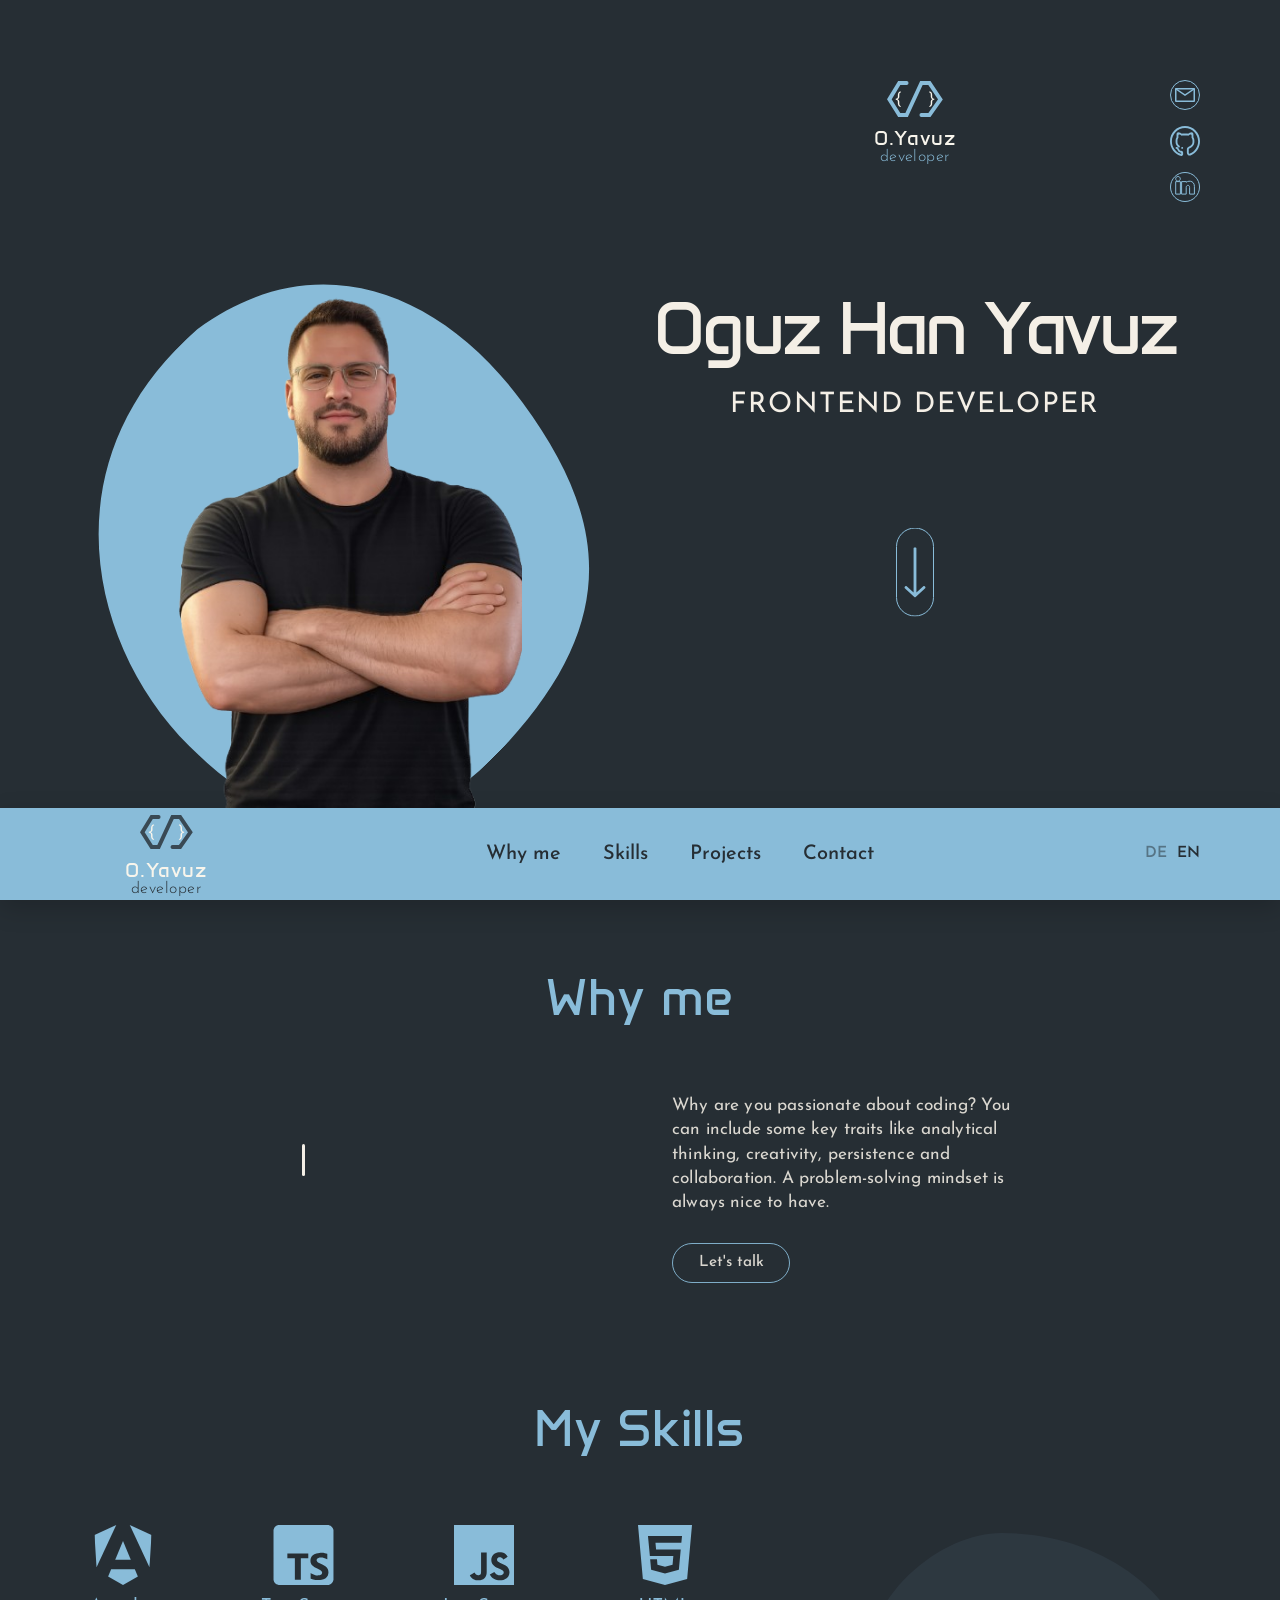
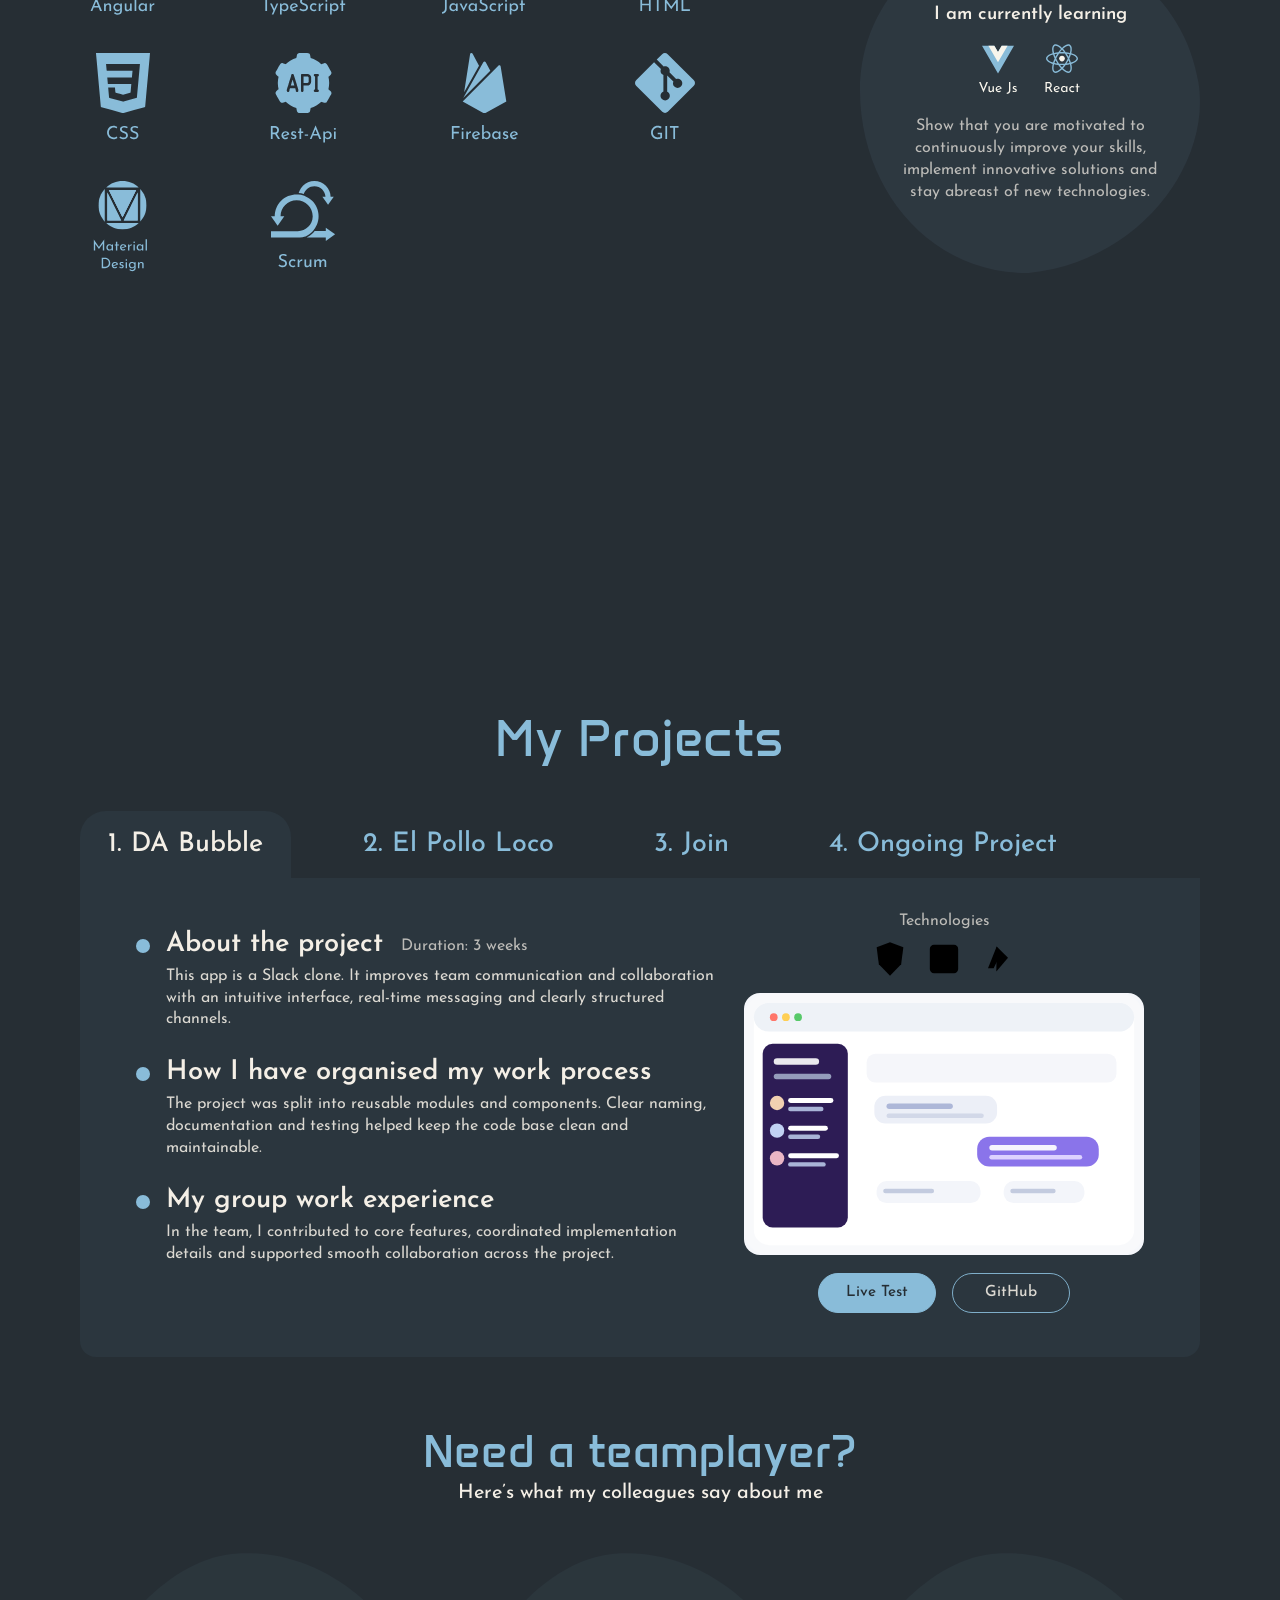
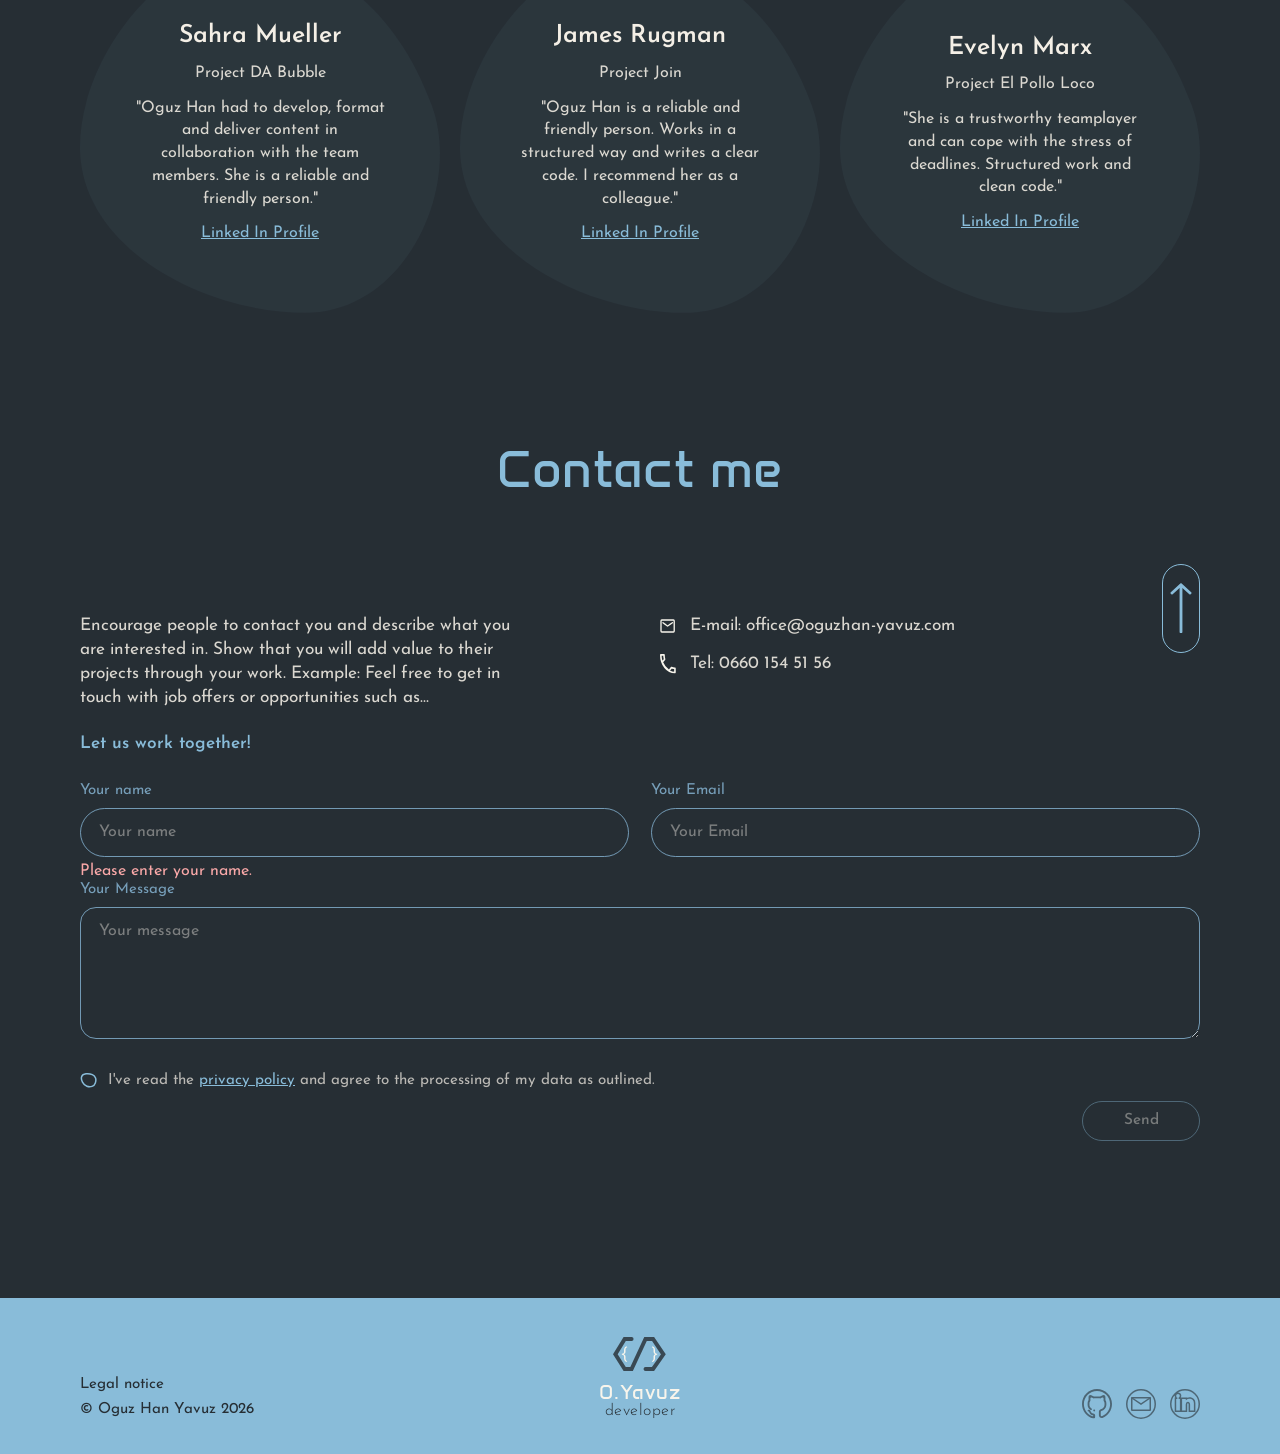
==== commit 8e5a209e: "Feedback video correction" ====
--- a/index.html
+++ b/index.html
@@ -8,7 +8,7 @@
     <link rel="preconnect" href="https://fonts.googleapis.com">
     <link rel="preconnect" href="https://fonts.gstatic.com" crossorigin>
     <link
-        href="https://fonts.googleapis.com/css2?family=Anta&family=Josefin+Sans:wght@400;500&family=Poppins:wght@300;400;500;600;700&display=swap"
+        href="https://fonts.googleapis.com/css2?family=Anta&family=Josefin+Sans:wght@300;400;500&family=Poppins:wght@300;400;500;600;700&display=swap"
         rel="stylesheet">
     <link rel="stylesheet" href="./style.css" />
 </head>
@@ -49,8 +49,7 @@
             <section class="hero full-screen-section">
                 <div class="hero-inner section-shell">
                     <div class="hero-image-wrap">
-                        <img src="./assets/img/shape-profile.png" alt="" class="hero-shape" aria-hidden="true" />
-                        <img src="./assets/img/profile.png" alt="Oguz Han Yavuz" class="hero-image" />
+                        <img src="./assets/img/profile-optimized-removebg-preview.png" alt="Oguz Han Yavuz" class="hero-image" loading="eager" />
                     </div>
 
                     <div class="hero-info">
@@ -64,14 +63,16 @@
                             </div>
 
                             <aside class="hero-socials" aria-label="Social links">
-                                <a href="#" aria-label="Email">
+                                <a href="mailto:office@oguzhan-yavuz.com" aria-label="Email">
                                     <img src="./assets/img/Email button.svg" alt="" class="social-icon"
                                         aria-hidden="true" />
                                 </a>
-                                <a href="#" aria-label="GitHub">
+                                <a href="https://github.com/OguzHanYav" aria-label="GitHub" target="_blank"
+                                    rel="noopener noreferrer">
                                     <img src="./assets/img/github.svg" alt="" class="social-icon" aria-hidden="true" />
                                 </a>
-                                <a href="#" aria-label="LinkedIn">
+                                <a href="https://www.linkedin.com/in/oguz-han-yavuz-8a6a17158/" aria-label="LinkedIn"
+                                    target="_blank" rel="noopener noreferrer">
                                     <img src="./assets/img/in.svg" alt="" class="social-icon" aria-hidden="true" />
                                 </a>
                             </aside>
@@ -119,19 +120,22 @@
                     <h2 class="section-title" data-i18n="why.title">Why me</h2>
 
                     <div class="why-location">
-                        <div class="location-badge">
-                            <svg viewBox="0 0 24 24" aria-hidden="true">
-                                <path d="M12 21s-5-5.32-5-9.44A5 5 0 0 1 17 11.56C17 15.68 12 21 12 21Z" />
-                                <circle cx="12" cy="11" r="1.8" />
-                            </svg>
-                        </div>
-                        <p data-i18n="why.location">I am located in Munich.</p>
+                        <div class="why-highlight" id="why-highlight">
+                            <span class="why-highlight-icon-shell" aria-hidden="true">
+                                <img id="why-highlight-icon" class="why-highlight-icon"
+                                    src="./assets/img/figma-web/Group 60.svg" alt="" />
+                            </span>
+                            <div class="why-highlight-copy">
+                                <span id="why-highlight-text" class="why-highlight-text"></span>
+                            </div>
+                        </div>
                     </div>
 
                     <div class="why-copy">
                         <p data-i18n="why.copy">
-                            Why are you passionate about coding? You can include some key traits like
-                            analytical thinking, creativity, persistence and collaboration.
+                            Why are you passionate about coding?<br class="mobile-break">
+                            You can include some key traits like analytical thinking,<br class="mobile-break">
+                            creativity, persistence and collaboration.<br class="mobile-break">
                             A problem-solving mindset is always nice to have.
                         </p>
                         <a href="#contact" class="outline-btn" data-i18n="shared.letsTalk">Let's talk</a>
@@ -147,10 +151,20 @@
                         <div class="skills-grid" id="skills-container"></div>
 
                         <aside class="learning-bubble">
-                            <p class="learning-title" data-i18n="skills.learningTitle">I am currently learning</p>
-                            <div class="learning-icons">
-                                <span class="learning-pill">Vue.js</span>
-                                <span class="learning-pill">React</span>
+                            <p class="learning-title">
+                                <span class="learning-title-desktop" data-i18n="skills.learningTitle">I am currently learning</span>
+                                <span class="learning-title-mobile" data-i18n="skills.learningTitleMobile">What I am currently learning</span>
+                            </p>
+                            <div class="learning-icons learning-icons-desktop">
+                                <span class="learning-pill">
+                                    <img src="./assets/img/figma-assets/learning/vue.svg" alt="Vue.js" class="learning-icon-image" />
+                                </span>
+                                <span class="learning-pill">
+                                    <img src="./assets/img/figma-assets/learning/react.svg" alt="React" class="learning-icon-image" />
+                                </span>
+                            </div>
+                            <div class="learning-visual-mobile" aria-hidden="true">
+                                <img class="learning-visual-image" src="./assets/img/figma-assets/learning/icons-learning.svg" alt="" loading="lazy" />
                             </div>
                             <p class="learning-text" data-i18n="skills.learningText">
                                 Show that you are motivated to continuously improve your skills,
@@ -224,8 +238,10 @@
 
             <section class="content-section">
                 <div class="section-shell">
-                    <p class="team-title" data-i18n="testimonials.title">Need a teamplayer? Here’s what my colleagues
-                        say about me</p>
+                    <p class="team-title">
+                        <span class="team-title-lead" data-i18n="testimonials.titleLead">Need a teamplayer?</span>
+                        <span class="team-title-rest" data-i18n="testimonials.titleRest">Here’s what my colleagues say about me</span>
+                    </p>
 
                     <div class="testimonials">
                         <article class="testimonial-card">
@@ -250,7 +266,7 @@
 
                         <article class="testimonial-card">
                             <h3>Evelyn Marx</h3>
-                            <p class="testimonial-role" data-i18n="testimonials.evelyn.role">Project El Pollo Loco</p>
+                            <p class="testimonial-role" data-i18n="testimonials.evelyn.role">Project Sharkie</p>
                             <p data-i18n="testimonials.evelyn.quote">
                                 "She is a trustworthy teamplayer and can cope with the stress of
                                 deadlines. Structured work and clean code."
@@ -265,10 +281,6 @@
                 <div class="section-shell">
                     <div class="contact-title-row">
                         <h2 class="section-title" data-i18n="contact.title">Contact me</h2>
-                        <a href="#top" class="scroll-up" aria-label="Back to top"
-                            data-i18n-aria-label="contact.backToTop">
-                            <img src="./assets/img/arrow up.svg" alt="" class="arrow-icon" aria-hidden="true" />
-                        </a>
                     </div>
 
                     <div class="contact-grid">
@@ -322,8 +334,7 @@
                         <label class="checkbox-row">
                             <input type="checkbox" id="privacy" name="privacy" />
                             <span class="checkbox-icon" aria-hidden="true"></span>
-                            <span data-i18n="form.privacy">I've read the privacy policy and agree to the processing of
-                                my data as outlined.</span>
+                            <span class="checkbox-text" data-i18n-html="form.privacy">I've read the <a href="./privacy-policy.html" class="privacy-link">privacy policy</a> and agree to the processing of my data as outlined.</span>
                         </label>
                         <span class="error-space" id="privacy-error"></span>
 
@@ -334,6 +345,11 @@
 
                         <p id="form-feedback" class="form-feedback"></p>
                     </form>
+
+                    <a href="#top" class="scroll-up" aria-label="Back to top"
+                        data-i18n-aria-label="contact.backToTop">
+                        <img src="./assets/img/Arrow down.svg" alt="" class="arrow-icon" aria-hidden="true" />
+                    </a>
                 </div>
             </section>
         </main>
@@ -342,7 +358,8 @@
             <div class="section-shell footer-inner">
                 <div class="footer-copy">
                     <a href="./legal-notice.html" data-i18n="footer.legalNotice">Legal notice</a>
-                    <p>© Oguz Han Yavuz 2024</p>
+                    <!-- <a href="./privacy-policy.html" data-i18n="footer.privacyPolicy">Privacy Policy</a> -->
+                    <p>© Oguz Han Yavuz 2026</p>
                 </div>
 
                 <a href="#top" class="brand-logo footer-logo" aria-label="Oguz Han Yavuz developer">
@@ -354,18 +371,31 @@
                 </a>
 
                 <div class="footer-socials">
-
-                    <a href="#" aria-label="GitHub">
-                        <img src="./assets/img/figma-web/Portfolio-sm/Property 1=dark.svg" alt="" class="social-icon"
-                            aria-hidden="true" />
+                    <a href="https://github.com/OguzHanYav" aria-label="GitHub" target="_blank"
+                        rel="noopener noreferrer">
+                        <picture>
+                            <source media="(max-width: 767px)"
+                                srcset="./assets/img/figma-assets/footer/github-whiteblue.svg" />
+                            <img src="./assets/img/figma-web/Portfolio-sm/Property 1=dark.svg" alt=""
+                                class="social-icon" aria-hidden="true" />
+                        </picture>
                     </a>
-                    <a href="#" aria-label="Email">
-                        <img src="./assets/img/figma-web/Portfolio-sm2/Property 1=dark.svg" alt="" class="social-icon"
-                            aria-hidden="true" />
+                    <a href="mailto:office@oguzhan-yavuz.com" aria-label="Email">
+                        <picture>
+                            <source media="(max-width: 767px)"
+                                srcset="./assets/img/figma-assets/footer/email-whiteblue.svg" />
+                            <img src="./assets/img/figma-web/Portfolio-sm2/Property 1=dark.svg" alt=""
+                                class="social-icon" aria-hidden="true" />
+                        </picture>
                     </a>
-                    <a href="#" aria-label="LinkedIn">
-                        <img src="./assets/img/figma-web/Linkedin button.svg" alt="" class="social-icon"
-                            aria-hidden="true" />
+                    <a href="https://www.linkedin.com/in/oguz-han-yavuz-8a6a17158/" aria-label="LinkedIn"
+                        target="_blank" rel="noopener noreferrer">
+                        <picture>
+                            <source media="(max-width: 767px)"
+                                srcset="./assets/img/figma-assets/footer/linkedin-whiteblue.svg" />
+                            <img src="./assets/img/figma-web/Linkedin button.svg" alt="" class="social-icon"
+                                aria-hidden="true" />
+                        </picture>
                     </a>
                 </div>
             </div>
@@ -375,4 +405,5 @@
     <script src="./script.js"></script>
 </body>
 
-</html>+</html>
+
--- a/style.css
+++ b/style.css
@@ -1,33 +1,38 @@
 :root {
     --body-bg: #eeeeef;
-    --panel: #232b31;
+    --panel: #262e34;
     --panel-soft: #2b363e;
     --panel-circle: #2a343d;
-    --accent: #91c4e6;
+    --accent: #89bcd9;
     --accent-strong: #aed9f3;
     --text: #f4efe6;
     --muted: rgba(244, 239, 230, 0.88);
     --muted-soft: rgba(244, 239, 230, 0.72);
-    --border: rgba(145, 196, 230, 0.9);
-    --line: rgba(145, 196, 230, 0.18);
+    --border: rgba(137, 188, 217, 0.9);
+    --line: rgba(137, 188, 217, 0.18);
     --font-display: "Anta", sans-serif;
-    --font-body: "Poppins", sans-serif;
+    --font-body: "Josefin Sans", sans-serif;
     --font-project: "Josefin Sans", sans-serif;
-    --frame-width: 1366px;
-    --mobile-width: 320px;
     --nav-height: 92px;
     --footer-height: 156px;
+    --container-max: 1280px;
+    --section-gutter: 48px;
 }
 
 html {
     scroll-behavior: smooth;
     scroll-padding-top: var(--nav-height);
+    background: var(--panel);
+    width: 100%;
+    max-width: 100%;
+    overscroll-behavior: auto;
 }
 
 * {
     box-sizing: border-box;
     margin: 0;
     padding: 0;
+    min-width: 0;
 }
 
 body {
@@ -35,6 +40,11 @@
     color: var(--text);
     font-family: var(--font-body);
     line-height: 1.45;
+    overscroll-behavior: auto;
+}
+
+body.portfolio-page {
+    background: var(--panel);
 }
 
 img {
@@ -51,6 +61,8 @@
 input,
 textarea {
     font: inherit;
+    -webkit-appearance: none;
+    appearance: none;
 }
 
 button {
@@ -59,32 +71,33 @@
 
 .site-frame {
     background: var(--panel);
-    overflow-x: clip;
-    overflow-y: visible;
+    width: 100%;
+    max-width: 100%;
 }
 
 .section-shell {
-    width: min(calc(100% - 86px), 1188px);
+    width: min(calc(100% - var(--section-gutter) * 2), var(--container-max));
     margin: 0 auto;
 }
 
 .content-section {
-    padding: 54px 0 0;
+    padding: 72px 0 0;
 }
 
 .full-screen-section {
+    min-height: 100vh;
     min-height: 100svh;
 }
 
 .section-title {
     font-family: var(--font-display);
-    font-size: clamp(2.8rem, 4.4vw, 4.6rem);
+    font-size: clamp(2.35rem, 4vw, 4.6rem);
     font-weight: 400;
     line-height: 0.98;
     letter-spacing: 0.01em;
     color: var(--accent);
     text-align: center;
-    margin-bottom: 80px;
+    margin-bottom: clamp(32px, 5vw, 80px);
 }
 
 .primary-btn,
@@ -96,7 +109,10 @@
     min-height: 40px;
     padding: 9px 24px;
     border-radius: 999px;
-    font-size: 0.82rem;
+    font-family: var(--font-body);
+    font-size: 0.96rem;
+    font-weight: 500;
+    line-height: 1;
     transition: background-color 0.2s ease, transform 0.2s ease;
 }
 
@@ -144,9 +160,9 @@
 .brand-name {
     font-size: 20px;
     letter-spacing: 0.03em;
-    color: #F8F5EC;
+    color: #f8f5ec;
     font-weight: 400;
-    font-family: 'Anta';
+    font-family: "Anta", sans-serif;
 }
 
 .brand-role {
@@ -160,114 +176,97 @@
     display: none;
 }
 
+/* HERO */
+
 .hero {
     position: relative;
     display: flex;
     align-items: center;
     min-height: calc(100svh - var(--nav-height));
-    padding: 12px 0 0;
+    padding: 24px 0 0;
 }
 
 .hero-inner {
     position: relative;
-    min-height: calc(100svh - var(--nav-height) - 12px);
-    display: flex;
-    align-items: flex-end;
-    justify-content: space-between;
-    width: 85vw;
+    min-height: calc(100svh - var(--nav-height) - 24px);
+    display: grid;
+    grid-template-columns: minmax(320px, 0.95fr) minmax(420px, 1fr);
+    align-items: end;
+    gap: clamp(24px, 4vw, 72px);
 }
 
 .hero-image-wrap {
     position: relative;
     align-self: end;
-    flex: 0 0 760px;
-    min-height: 760px;
-    width: 760px;
+    width: min(100%, 760px);
+    aspect-ratio: 1 / 1;
     isolation: isolate;
+    margin-inline: auto;
 }
 
 .hero-image-wrap::before {
     content: "";
     position: absolute;
-    left: -36px;
-    bottom: 0;
-    width: 770px;
-    height: 770px;
-    -webkit-mask: url("./assets/img/figma-assets/testimonials/shape-default.svg") center / contain no-repeat;
-    mask: url("./assets/img/figma-assets/testimonials/shape-hover.svg") center / contain no-repeat;
+    inset: 0;
+    background: center / 100% 100% no-repeat url("./assets/img/figma-assets/testimonials/shape-default.svg");
+    transition: transform 240ms ease, background-image 240ms ease, filter 240ms ease;
     z-index: 0;
-    opacity: 0;
-    transition: transform 240ms ease, filter 240ms ease, opacity 240ms ease;
-}
-
-.hero-shape {
-    position: absolute;
-    left: -36px;
-    bottom: 0;
-    width: 770px;
-    max-width: none;
-    height: auto;
-    z-index: 1;
+    transform: rotate(-45deg);
 }
 
 .hero-image-wrap:hover::before {
-    transform: translateY(-6px) scale(1.02);
+    background-image: url("./assets/img/figma-assets/testimonials/shape-hover.svg");
+    transform: rotate(-45deg) translateY(-6px) scale(1.02);
     filter: brightness(1.03);
-    opacity: 1;
 }
 
 .hero-image {
     position: absolute;
-    left: 84px;
+    left: 14%;
     bottom: 0;
-    width: 570px;
+    width: 72%;
     max-width: none;
     object-fit: contain;
-    z-index: 2;
-}
-
+    z-index: 1;
+}
 
 .hero-info {
     position: relative;
-    flex: 1 1 auto;
-    max-width: 700px;
-    min-height: 760px;
+    min-height: clamp(420px, 62vw, 760px);
+    overflow: visible;
 }
 
 .hero-meta {
     position: absolute;
-    top: 80px;
+    top: clamp(32px, 5vw, 80px);
     left: 0;
     right: 0;
     display: grid;
     grid-template-columns: 1fr auto 1fr;
-    align-items: flex-end;
+    align-items: flex-start;
 }
 
 .hero-brand {
     color: var(--accent);
     grid-column: 2;
     justify-self: center;
-    transform: none;
 }
 
 .hero-copy {
     position: absolute;
-    top: 266px;
+    top: 50%;
     left: 0;
+    transform: translateY(-42%);
     display: flex;
     flex-direction: column;
     align-items: center;
     text-align: center;
     width: 100%;
-    max-width: none;
-    margin-left: 0;
-    padding-bottom: 0;
 }
 
 #hero-name {
     font-family: var(--font-display);
-    font-size: 88px;
+    font-size: clamp(3rem, 5.8vw, 5.8rem);
     font-weight: 400;
     line-height: 0.98;
     letter-spacing: -0.05em;
@@ -276,8 +275,8 @@
 }
 
 #hero-role {
-    margin-top: 28px;
-    font-size: clamp(2.1rem, 2.45vw, 2.85rem);
+    margin-top: 20px;
+    font-size: clamp(1.35rem, 2.2vw, 2.8rem);
     letter-spacing: 0.05em;
     color: var(--text);
     white-space: nowrap;
@@ -285,10 +284,13 @@
 
 .scroll-down,
 .scroll-up {
-    margin-top: 164px;
     display: inline-flex;
     align-items: center;
     justify-content: center;
+}
+
+.scroll-down {
+    margin-top: clamp(48px, 8vw, 164px);
 }
 
 .arrow-icon {
@@ -298,6 +300,16 @@
     object-fit: contain;
 }
 
+.hero > .scroll-down,
+.hero-inner > .scroll-down,
+.hero .scroll-down:not(.hero-copy .scroll-down) {
+    display: none !important;
+}
+
+.hero-copy .scroll-down {
+    display: inline-flex !important;
+}
+
 .hero-socials {
     grid-column: 3;
     justify-self: end;
@@ -305,7 +317,6 @@
     flex-direction: column;
     gap: 16px;
     flex-shrink: 0;
-    margin-top: 0;
 }
 
 .hero-socials a,
@@ -324,6 +335,8 @@
     object-fit: contain;
 }
 
+/* NAV */
+
 .nav-strip {
     position: sticky;
     top: 0;
@@ -340,13 +353,18 @@
     display: grid;
     grid-template-columns: 172px 1fr 92px;
     align-items: center;
+    gap: 20px;
 }
 
 .desktop-nav {
     display: flex;
     justify-content: center;
-    gap: 108px;
-    font-size: 28px;
+    flex-wrap: wrap;
+    gap: clamp(28px, 5vw, 108px);
+    font-family: var(--font-body);
+    font-size: clamp(1.2rem, 1.8vw, 1.75rem);
+    font-weight: 500;
+    line-height: 1;
 }
 
 .lang-switch {
@@ -359,73 +377,161 @@
     border: 0;
     background: transparent;
     color: rgba(35, 43, 49, 0.5);
+    font-family: var(--font-body);
     font-size: 0.96rem;
+    font-weight: 600;
+    line-height: 1;
 }
 
 .lang-btn.active {
     color: var(--panel);
 }
 
+/* WHY */
+
 .why-grid {
     display: grid;
-    grid-template-columns: 1fr 1fr;
-    gap: 80px;
+    grid-template-columns: minmax(280px, 1fr) minmax(320px, 1fr);
+    gap: clamp(32px, 5vw, 80px);
     align-items: start;
 }
 
 .why-grid .section-title {
     grid-column: 1 / -1;
-    margin-bottom: 0px;
+    margin-bottom: 0;
 }
 
 .why-location {
     display: flex;
     align-items: center;
-    gap: 18px;
-    margin-left: 132px;
+    margin-left: clamp(0px, 8vw, 132px);
     margin-top: 24px;
 }
 
-.location-badge {
-    width: 56px;
-    height: 56px;
-    border-radius: 50%;
-    background: #2e3a45;
-    color: #f8f1df;
+.why-highlight {
+    display: grid;
+    grid-template-columns: 74px minmax(0, 1fr);
+    align-items: center;
+    column-gap: 18px;
+    width: min(100%, 480px);
+    min-height: 96px;
+    padding: 18px 22px;
+}
+
+.why-highlight-icon-shell {
+    width: 74px;
+    min-width: 74px;
+    height: 64px;
+    display: grid;
+    place-items: center;
+}
+
+.why-highlight-icon {
+    width: 100%;
+    height: auto;
+    display: block;
+    object-fit: contain;
+    opacity: 0;
+    transform: translateY(12px) scale(0.88);
+    transform-origin: center;
+    transition: opacity 260ms ease, transform 260ms ease;
+}
+
+.why-highlight-icon.is-visible {
+    opacity: 1;
+    transform: translateY(0) scale(1);
+}
+
+.why-highlight-copy {
+    display: flex;
+    align-items: center;
+    justify-content: flex-start;
+    min-width: 0;
+    min-height: 64px;
+}
+
+.why-highlight-text {
+    min-height: 0;
     display: inline-flex;
     align-items: center;
-    justify-content: center;
-    flex-shrink: 0;
-}
-
-.location-badge svg {
-    width: 26px;
-    height: 26px;
-    fill: currentColor;
-}
-
-.why-location p {
-    font-size: 1.16rem;
+    justify-content: flex-start;
+    gap: 0;
+    font-family: var(--font-body);
+    font-size: clamp(1.35rem, 1.85vw, 1.95rem);
+    font-weight: 600;
+    line-height: 1.1;
+    letter-spacing: 0.02em;
     color: var(--text);
+    white-space: nowrap;
+    min-width: 26ch;
+}
+
+@media (max-width: 767px) {
+    .why-highlight-text {
+        min-width: 0;
+    }
+}
+
+.why-highlight-prefix {
+    color: var(--accent);
+}
+
+.why-highlight-space {
+    display: inline;
+    width: 0.28em;
+    flex: 0 0 0.28em;
+}
+
+.why-highlight-rest {
+    color: var(--text);
+}
+
+.why-highlight-text::after {
+    content: "";
+    width: 3px;
+    height: 1.35em;
+    margin-left: 6px;
+    flex: 0 0 3px;
+    border-radius: 999px;
+    background: var(--text);
+    animation: why-caret-blink 1s steps(2, end) infinite;
+}
+
+@keyframes why-caret-blink {
+
+    0%,
+    45% {
+        opacity: 1;
+    }
+
+    46%,
+    100% {
+        opacity: 0;
+    }
 }
 
 .why-copy {
-    max-width: 440px;
+    max-width: 352px;
     justify-self: start;
-    margin-top: 6px;
+    margin-top: 8px;
 }
 
 .why-copy p {
-    font-size: 0.92rem;
+    font-family: var(--font-body);
+    font-size: 1.08rem;
+    font-weight: 400;
     color: var(--muted);
     margin-bottom: 28px;
-    line-height: 1.6;
-}
+    line-height: 1.4;
+    letter-spacing: 0.01em;
+}
+
+/* SKILLS */
 
 .skills-layout {
     display: grid;
-    grid-template-columns: 1fr 420px;
-    gap: 88px;
+    grid-template-columns: minmax(0, 1fr) minmax(300px, 420px);
+    gap: clamp(32px, 6vw, 88px);
     align-items: start;
 }
 
@@ -434,13 +540,14 @@
 #contact {
     display: flex;
     align-items: center;
-    padding: 134px 0 54px;
+    padding: 120px 0 56px;
 }
 
 #projects {
     min-height: auto;
     align-items: flex-start;
     padding: 104px 0 0;
+    background: var(--panel);
 }
 
 #skills>.section-shell,
@@ -453,21 +560,13 @@
 }
 
 #projects>.section-shell {
-    width: 100%;
-    max-width: none;
+    width: min(calc(100% - var(--section-gutter) * 2), var(--container-max));
+    max-width: var(--container-max);
+    margin: 0 auto;
     min-height: auto;
     justify-content: flex-start;
-}
-
-#projects .section-title,
-#projects .project-tabs {
-    padding-inline: max(43px, calc((100% - 1188px) / 2));
-    margin-inline: auto;
-    width: 100%;
-}
-
-#projects .section-title {
-    margin-bottom: 18px;
+    background: transparent;
+    overflow: visible;
 }
 
 .skills-grid {
@@ -477,24 +576,32 @@
 }
 
 .skill-card {
-    text-align: center;
-    display: flex;
+    width: 85px;
+    height: 100px;
+    display: flex;
+    flex-direction: column;
     align-items: center;
     justify-content: center;
+    gap: 10px;
+    opacity: 1;
 }
 
 .skill-icon-image {
-    width: min(84px, 100%);
-    height: auto;
-    display: block;
+    width: 85px;
+    height: 100px;
+    object-fit: contain;
+    transform: rotate(0deg);
+    opacity: 1;
 }
 
 .learning-bubble {
+    position: relative;
+    isolation: isolate;
+    overflow: visible;
     width: 100%;
     aspect-ratio: 1;
     max-width: 406px;
     border-radius: 50%;
-    background: var(--panel-circle);
     display: flex;
     flex-direction: column;
     align-items: center;
@@ -502,11 +609,40 @@
     text-align: center;
     padding: 52px;
     margin-top: 16px;
+    justify-self: center;
+}
+
+.learning-bubble::before {
+    content: "";
+    position: absolute;
+    inset: 0;
+    background: center / 100% 100% no-repeat url("./assets/img/figma-assets/testimonials/Ellipse 25.svg");
+    transition: transform 240ms ease, background-image 240ms ease, filter 240ms ease;
+    z-index: -1;
+}
+
+.learning-bubble:hover::before {
+    background-image: url("./assets/img/figma-assets/testimonials/Ellipse 25-hover.svg");
+    transform: translateY(-6px) scale(1.02);
+    filter: brightness(1.03);
+}
+
+.learning-bubble>* {
+    position: relative;
+    z-index: 1;
 }
 
 .learning-title {
-    font-size: 0.98rem;
+    font-family: var(--font-body);
+    font-size: 1.15rem;
+    font-weight: 600;
+    line-height: 1.15;
     margin-bottom: 18px;
+}
+
+.learning-title-mobile,
+.learning-visual-mobile {
+    display: none;
 }
 
 .learning-icons {
@@ -514,64 +650,113 @@
     gap: 22px;
     margin-bottom: 18px;
     color: var(--accent);
+    flex-wrap: wrap;
+    justify-content: center;
 }
 
 .learning-pill {
-    font-size: 0.86rem;
+    display: inline-flex;
+    flex-direction: column;
+    align-items: center;
+    gap: 6px;
+    font-family: var(--font-body);
+    font-size: 0.96rem;
+    font-weight: 500;
+}
+
+.learning-icon-image {
+    width: 42px;
+    height: 54px;
+    object-fit: contain;
 }
 
 .learning-text {
-    font-size: 0.88rem;
+    max-width: 270px;
+    font-family: var(--font-body);
+    font-size: 1rem;
     color: var(--muted-soft);
-    line-height: 1.55;
+    line-height: 1.38;
 }
 
 .mobile-only-inline {
     display: none;
 }
 
+.mobile-break {
+    display: none;
+}
+
+/* PROJECTS */
+
+#projects .section-title {
+    background: transparent;
+    margin-bottom: 48px;
+    padding: 0;
+}
+
 .project-tabs {
     display: flex;
+    align-items: flex-end;
     gap: 44px;
-    padding-top: 8px;
-    padding-bottom: 10px;
+    padding: 0;
+    margin: 0;
+    background: transparent;
     font-family: var(--font-project);
     font-weight: 500;
-    font-size: 30px;
+    font-size: clamp(1.1rem, 2.1vw, 1.9rem);
     line-height: 1.2;
+    color: var(--accent);
+    max-width: none;
+    overflow-x: auto;
+}
+
+.project-tab {
+    font-size: inherit;
+    line-height: 1.2;
+    font-weight: 500;
+    padding: 18px 28px 16px;
+    background: transparent;
+    color: var(--accent);
+    border-radius: 26px 26px 0 0;
+    border: 0;
+    white-space: nowrap;
+}
+
+.project-tab.active {
+    background: var(--panel-soft);
+    color: var(--text);
+    font-size: inherit;
+    line-height: 1.2;
+    font-weight: 500;
+    padding: 18px 28px 16px;
+}
+
+.project-panel {
+    background: var(--panel-soft);
+    border-radius: 0 0 16px 16px;
+    padding: 34px 56px 44px;
+    width: 100%;
+    margin: 0;
+    transform: none;
+    display: grid;
+    grid-template-columns: minmax(0, 1.2fr) minmax(320px, 470px);
+    gap: 24px;
+    justify-content: center;
+    align-items: center;
+}
+
+.project-mobile-head {
+    display: none;
+}
+
+.project-mobile-head h3 {
+    font-family: var(--font-display);
+    font-weight: 400;
+    font-size: clamp(1.4rem, 4.8vw, 1.9rem);
+    line-height: 1.02;
     letter-spacing: 0;
     color: var(--accent);
-    max-width: none;
-}
-
-.project-tab {
-    border: 0;
-    background: transparent;
-    color: inherit;
-    padding: 0;
-}
-
-.project-tab.active {
-    color: var(--text);
-    background: rgba(44, 56, 66, 0.98);
-    border-radius: 26px 26px 0 0;
-    padding: 9px 22px 8px;
-}
-
-.project-panel {
-    background: var(--panel-soft);
-    padding: 26px 26px 30px;
-    display: grid;
-    grid-template-columns: minmax(0, 740px) minmax(0, 470px);
-    gap: 16px;
-    justify-content: center;
-    align-items: center;
-    border-radius: 0 0 16px 16px;
-    width: 100%;
-}
-
-.project-mobile-head {
-    display: none;
+    margin-bottom: 6px;
 }
 
 .project-copy {
@@ -597,31 +782,32 @@
     display: flex;
     align-items: center;
     gap: 18px;
+    flex-wrap: wrap;
 }
 
 .project-item h3 {
-    font-family: var(--font-project);
-    font-size: 28px;
-    font-weight: 400;
-    line-height: 1.2;
-    letter-spacing: 0;
+    font-family: var(--font-body);
+    font-size: clamp(1.7rem, 2vw, 2.15rem);
+    font-weight: 600;
+    line-height: 1.06;
     color: var(--text);
 }
 
 .project-duration {
-    font-size: 0.76rem;
+    font-family: var(--font-body);
+    font-size: 1rem;
+    line-height: 1;
     color: var(--muted-soft);
 }
 
 .project-item p {
     margin-top: 6px;
-    font-family: var(--font-project);
-    font-size: 18px;
+    font-family: var(--font-body);
+    font-size: clamp(1rem, 1.15vw, 1.18rem);
     font-weight: 400;
     color: var(--muted);
-    max-width: 720px;
-    line-height: 1.2;
-    letter-spacing: 0;
+    max-width: 670px;
+    line-height: 1.36;
 }
 
 .project-preview {
@@ -642,13 +828,17 @@
 
 .project-preview-label,
 .project-meta-line {
-    font-size: 0.9rem;
+    font-family: var(--font-body);
+    font-size: 1rem;
     color: var(--muted-soft);
+    line-height: 1.24;
 }
 
 .tech-row {
     display: flex;
     gap: 14px;
+    flex-wrap: wrap;
+    justify-content: center;
 }
 
 .tech-badge {
@@ -662,14 +852,11 @@
     justify-content: center;
 }
 
-.tech-badge svg {
+.tech-badge .tech-icon-image {
     width: 34px;
     height: 34px;
-    fill: none;
-    stroke: currentColor;
-    stroke-width: 1.8;
-    stroke-linecap: round;
-    stroke-linejoin: round;
+    object-fit: contain;
+    display: block;
 }
 
 #project-image {
@@ -684,13 +871,36 @@
     display: flex;
     gap: 16px;
     margin-top: 18px;
-}
+    flex-wrap: wrap;
+    justify-content: center;
+}
+
+/* TESTIMONIALS */
 
 .team-title {
-    font-size: 1.48rem;
+    max-width: 900px;
+    margin: 0 auto 36px;
+    display: flex;
+    flex-direction: column;
+    align-items: center;
+    gap: 8px;
+    text-align: center;
+}
+
+.team-title-lead {
+    font-family: var(--font-display);
+    font-size: clamp(2rem, 3.6vw, 3.2rem);
+    font-weight: 400;
+    line-height: 0.98;
     color: var(--accent);
-    text-align: center;
-    margin-bottom: 36px;
+}
+
+.team-title-rest {
+    font-family: var(--font-body);
+    font-size: clamp(1.05rem, 1.55vw, 1.6rem);
+    font-weight: 500;
+    line-height: 1.18;
+    color: var(--text);
 }
 
 .testimonials {
@@ -705,6 +915,7 @@
     border-radius: 0;
     aspect-ratio: 580 / 616;
     padding: 50px 38px;
+    font-family: var(--font-body);
     text-align: center;
     display: flex;
     flex-direction: column;
@@ -732,33 +943,44 @@
 .testimonial-card>* {
     position: relative;
     z-index: 1;
-    max-width: 238px;
+    max-width: 252px;
 }
 
 .testimonial-card h3 {
-    font-size: 1.2rem;
-    font-weight: 500;
+    font-family: var(--font-body);
+    font-size: clamp(1.55rem, 1.9vw, 2rem);
+    font-weight: 600;
+    line-height: 1.12;
+    white-space: normal;
+    overflow-wrap: anywhere;
 }
 
 .testimonial-role {
     margin-top: 4px;
-    font-size: 0.84rem;
+    font-family: var(--font-body);
+    font-size: 1rem;
+    line-height: 1.15;
     color: var(--accent);
 }
 
 .testimonial-card p {
     margin-top: 12px;
-    font-size: 0.84rem;
+    font-family: var(--font-body);
+    font-size: 1rem;
     color: var(--muted);
-    line-height: 1.55;
+    line-height: 1.42;
 }
 
 .testimonial-card a {
     margin-top: 14px;
-    font-size: 0.82rem;
+    font-family: var(--font-body);
+    font-size: 1rem;
+    line-height: 1.2;
     text-decoration: underline;
     color: var(--accent);
 }
+
+/* CONTACT */
 
 .contact-section {
     padding-bottom: 28px;
@@ -769,29 +991,45 @@
     margin-bottom: 56px;
 }
 
-.scroll-up {
+#contact .section-shell {
+    position: relative;
+}
+
+#contact .scroll-up {
     position: absolute;
-    top: -6px;
+    top: 120px;
     right: 0;
-    margin-top: 0;
+    margin: 0;
+    transform: rotate(180deg);
 }
 
 .contact-grid {
     display: grid;
-    grid-template-columns: 1fr 1fr;
-    gap: 64px;
+    grid-template-columns: minmax(0, 1fr) minmax(280px, 1fr);
+    gap: 52px;
     margin-bottom: 28px;
 }
 
 .contact-copy,
 .contact-info {
-    font-size: 0.92rem;
+    font-family: var(--font-body);
+    font-size: 1.08rem;
     color: var(--muted);
-    line-height: 1.6;
+    line-height: 1.38;
+}
+
+.contact-copy {
+    max-width: 430px;
+}
+
+.contact-info {
+    max-width: 360px;
 }
 
 .contact-cta {
     margin-top: 22px;
+    font-family: var(--font-body);
+    font-weight: 600;
     color: var(--accent);
 }
 
@@ -800,6 +1038,7 @@
     align-items: center;
     gap: 12px;
     margin-bottom: 14px;
+    flex-wrap: wrap;
 }
 
 .contact-icon {
@@ -830,7 +1069,9 @@
 
 .field-label {
     margin-bottom: 8px;
-    font-size: 0.76rem;
+    font-family: var(--font-body);
+    font-size: 0.94rem;
+    line-height: 1.1;
     color: rgba(145, 196, 230, 0.75);
 }
 
@@ -841,13 +1082,16 @@
     background: transparent;
     border-radius: 999px;
     padding: 14px 18px;
+    font-family: var(--font-body);
+    font-size: 1rem;
+    line-height: 1.2;
     color: var(--text);
     outline: none;
 }
 
 textarea {
     min-height: 132px;
-    resize: none;
+    resize: vertical;
     border-radius: 16px;
 }
 
@@ -861,8 +1105,10 @@
     align-items: flex-start;
     gap: 10px;
     margin-top: 14px;
-    font-size: 0.74rem;
+    font-family: var(--font-body);
+    font-size: 0.95rem;
     color: var(--muted-soft);
+    line-height: 1.35;
 }
 
 .checkbox-row input {
@@ -897,11 +1143,25 @@
     outline-offset: 2px;
 }
 
+.privacy-link {
+    color: var(--accent);
+    text-decoration: underline;
+}
+
+.privacy-link:hover {
+    color: var(--accent-strong);
+}
+
+.checkbox-text a {
+    pointer-events: auto;
+}
+
 .error-space {
     min-height: 18px;
     padding-top: 4px;
-    font-size: 0.52rem;
+    font-size: 1rem;
     color: #f9a8a8;
+    line-height: 1.3;
 }
 
 .form-actions {
@@ -915,11 +1175,37 @@
 }
 
 .form-feedback {
-    min-height: 18px;
-    margin-top: 8px;
-    font-size: 0.66rem;
-    color: var(--accent);
-}
+    min-height: 24px;
+    margin-top: 16px;
+    padding: 12px 16px;
+    font-size: 1rem;
+    font-weight: 500;
+    line-height: 1.4;
+    color: var(--text);
+    background: transparent;
+    border-radius: 8px;
+    text-align: center;
+}
+
+.form-feedback:empty {
+    display: none;
+}
+
+.form-feedback.success {
+    background: transparent;
+    color: var(--accent-strong);
+    font-size: 1rem;
+    font-weight: 600;
+    border: none;
+}
+
+.form-feedback.error {
+    background: rgba(244, 67, 54, 0.2);
+    color: #ef9a9a;
+    border: 1px solid rgba(244, 67, 54, 0.4);
+}
+
+/* FOOTER */
 
 .site-footer {
     background: var(--accent);
@@ -927,16 +1213,20 @@
     min-height: var(--footer-height);
     display: flex;
     align-items: center;
+    margin-top: 48px;
 }
 
 .footer-inner {
     display: grid;
     grid-template-columns: 1fr auto 1fr;
     align-items: end;
+    gap: 20px;
 }
 
 .footer-copy {
-    font-size: 0.72rem;
+    font-family: var(--font-body);
+    font-size: 0.95rem;
+    line-height: 1.25;
 }
 
 .footer-copy a {
@@ -944,6 +1234,13 @@
     margin-bottom: 6px;
 }
 
+.footer-copy a:hover {
+    color: #f8f5ec;
+    background: transparent;
+    text-decoration: none;
+    transform: none;
+}
+
 .footer-logo {
     justify-self: center;
 }
@@ -958,6 +1255,8 @@
     color: var(--panel);
     border-color: rgba(35, 43, 49, 0.55);
 }
+
+/* LEGAL */
 
 .legal-main {
     padding: 26px 0 0;
@@ -970,7 +1269,9 @@
 }
 
 .legal-back {
-    display: none;
+    display: inline-flex;
+    align-items: center;
+    justify-content: center;
 }
 
 .legal-title {
@@ -983,15 +1284,15 @@
 }
 
 .legal-block h2 {
-    font-size: 1rem;
+    font-size: 1.1rem;
     font-weight: 600;
     color: var(--text);
-    margin-bottom: 7px;
+    margin-bottom: 8px;
 }
 
 .legal-block p,
 .legal-block li {
-    font-size: 0.68rem;
+    font-size: 1rem;
     color: var(--muted);
     line-height: 1.6;
 }
@@ -1000,19 +1301,93 @@
     list-style-position: inside;
 }
 
-@media (max-width: 760px) {
+/* LARGE DESKTOP ~1900px */
+
+@media (min-width: 1680px) {
+    :root {
+        --container-max: 1440px;
+        --section-gutter: 56px;
+    }
+
+    .hero-inner {
+        grid-template-columns: minmax(520px, 760px) minmax(520px, 1fr);
+        gap: 84px;
+    }
+
+    #hero-name {
+        font-size: 6.2rem;
+    }
+
+    #hero-role {
+        font-size: 3rem;
+    }
+
+    .desktop-nav {
+        gap: 96px;
+        font-size: 1.9rem;
+    }
+
+    .skills-layout {
+        grid-template-columns: minmax(0, 1fr) 440px;
+    }
+
+    .project-panel {
+        grid-template-columns: minmax(0, 760px) minmax(360px, 500px);
+    }
+}
+
+/* LAPTOP ~1200px */
+
+@media (max-width: 1280px) {
+    :root {
+        --container-max: 1120px;
+        --section-gutter: 32px;
+    }
+
+    .hero-inner {
+        grid-template-columns: minmax(300px, 0.9fr) minmax(360px, 1fr);
+        gap: 36px;
+    }
+
+    .hero-meta {
+        top: 32px;
+    }
+
+    .desktop-nav {
+        gap: 42px;
+        font-size: 1.25rem;
+    }
+
+    .skills-layout {
+        grid-template-columns: minmax(0, 1fr) 340px;
+    }
+
+    .skills-grid {
+        gap: 28px 20px;
+    }
+
+    .learning-bubble {
+        padding: 40px;
+    }
+
+    .project-panel {
+        grid-template-columns: minmax(0, 1fr) minmax(300px, 400px);
+    }
+
+    .contact-grid {
+        gap: 36px;
+    }
+}
+
+/* TABLET */
+
+@media (max-width: 991px) {
     html {
         scroll-padding-top: 52px;
     }
 
-    .site-frame {
-        width: 100%;
-        max-width: none;
-        margin: 0;
-    }
-
-    .section-shell {
-        width: min(calc(100% - 28px), 640px);
+    :root {
+        --section-gutter: 24px;
     }
 
     .mobile-header {
@@ -1031,12 +1406,16 @@
     }
 
     .burger {
-        width: 20px;
-        height: 16px;
+        width: 30px;
+        height: 32px;
         border: 0;
         background: transparent;
         position: relative;
+        top: 27px;
         z-index: 61;
+        display: flex;
+        align-items: center;
+        justify-content: center;
     }
 
     .burger span {
@@ -1077,16 +1456,19 @@
 
     .mobile-menu {
         position: fixed;
-        top: 52px;
-        right: 14px;
-        width: 154px;
-        height: 154px;
-        border-radius: 50%;
-        background: var(--accent);
+        top: 44px;
+        right: 8px;
+        width: min(220px, calc(100vw - 20px));
+        aspect-ratio: 354 / 370;
+        min-height: 0;
+        border-radius: 0;
+        background: center / 100% 100% no-repeat url("./assets/img/figma-assets/Hero/menu-shape.svg");
         z-index: 60;
         display: none;
         align-items: center;
         justify-content: center;
+        padding: 34px 24px 28px;
+        overflow: hidden;
     }
 
     .mobile-menu.open {
@@ -1097,9 +1479,10 @@
         display: flex;
         flex-direction: column;
         align-items: center;
-        gap: 10px;
+        gap: 12px;
         color: var(--panel);
-        font-size: 0.92rem;
+        font-size: 1rem;
+        text-align: center;
     }
 
     .mobile-lang {
@@ -1114,21 +1497,25 @@
     }
 
     .content-section {
-        padding-top: 26px;
+        padding-top: 40px;
     }
 
     .hero {
         min-height: calc(100svh - 52px);
-        padding: 10px 0 0;
+        padding: 16px 0 0;
     }
 
     .hero-inner {
-        min-height: calc(100svh - 62px);
-        flex-direction: column;
+        min-height: auto;
+        grid-template-columns: 1fr;
         align-items: center;
-        justify-content: flex-start;
-        gap: 8px;
-        width: 100%;
+        justify-items: center;
+        gap: 20px;
+    }
+
+    .hero-image-wrap {
+        width: min(420px, 72vw);
+        margin: 0 auto;
     }
 
     .hero-info {
@@ -1137,95 +1524,51 @@
         padding-top: 0;
         padding-bottom: 0;
         position: static;
-        display: block;
-        flex: 0 0 auto;
     }
 
     .hero-meta {
         position: static;
         display: block;
+    }
+
+    .hero-brand {
+        display: none;
+    }
+
+    .hero-copy {
+        position: static;
+        transform: none;
+        max-width: 100%;
+        margin-left: 0;
+        padding-bottom: 0;
+    }
+
+    #hero-name {
+        font-size: clamp(2.8rem, 8vw, 4.4rem);
+        white-space: normal;
+    }
+
+    #hero-role {
+        margin-top: 8px;
+        font-size: clamp(1.15rem, 3vw, 1.6rem);
+        white-space: normal;
+    }
+
+    .scroll-down {
+        margin-top: 24px;
     }
 
     #skills,
     #projects,
     #contact {
         min-height: auto;
-        padding: 26px 0;
+        padding: 40px 0;
     }
 
     #skills>.section-shell,
     #projects>.section-shell,
     #contact>.section-shell {
         min-height: auto;
-    }
-
-    .hero-image-wrap {
-        flex: 0 0 auto;
-        align-self: center;
-        min-height: 0;
-        width: 228px;
-        height: 228px;
-        margin: 0 auto;
-    }
-
-    .hero-image-wrap::before {
-        content: none;
-    }
-
-    .hero-shape {
-        left: 0;
-        bottom: 0;
-        width: 100%;
-        height: 100%;
-        object-fit: contain;
-        transform: none;
-    }
-
-    .hero-image {
-        width: 176px;
-        left: 20px;
-        top: -34px;
-        bottom: 0;
-    }
-
-    .hero-image-wrap:hover .hero-shape {
-        transform: none;
-    }
-
-    .hero-brand {
-        display: none;
-    }
-
-    .hero-copy {
-        position: static;
-        max-width: 100%;
-        margin-left: 0;
-        padding-bottom: 0;
-    }
-
-    #hero-name {
-        font-size: 2rem;
-        line-height: 1.05;
-        white-space: normal;
-    }
-
-    #hero-role {
-        margin-top: 4px;
-        font-size: 0.92rem;
-        letter-spacing: 0.04em;
-        white-space: normal;
-    }
-
-    .scroll-down {
-        width: 30px;
-        height: 54px;
-        margin-top: 14px;
-        font-size: 1.3rem;
-    }
-
-    .section-title {
-        font-size: clamp(2rem, 10vw, 2.55rem);
-        margin-bottom: 26px;
     }
 
     .why-grid,
@@ -1245,83 +1588,69 @@
         justify-content: center;
     }
 
-    .why-location p {
-        font-size: 0.92rem;
+    .why-highlight {
+        width: min(100%, 560px);
     }
 
     .why-copy {
+        justify-self: center;
         text-align: center;
     }
 
-    .why-copy p {
-        font-size: 0.82rem;
-        line-height: 1.55;
-    }
-
-    .why-copy .outline-btn {
-        display: none;
-    }
-
     .skills-grid {
-        grid-template-columns: repeat(4, 1fr);
-        gap: 16px 10px;
+        grid-template-columns: repeat(4, minmax(72px, 1fr));
+        gap: 18px 14px;
     }
 
     .skill-icon-image {
-        width: 54px;
+        width: 85px;
+        height: 100px;
+        object-fit: contain;
     }
 
     .learning-bubble {
-        max-width: none;
+        max-width: 420px;
         aspect-ratio: auto;
-        border-radius: 0;
-        background: transparent;
-        align-items: stretch;
-        text-align: left;
-        padding: 0;
-    }
-
-    .learning-title {
-        text-align: center;
-        font-size: 0.84rem;
-        margin-bottom: 10px;
-        color: var(--accent);
-    }
-
-    .learning-icons {
-        justify-content: flex-end;
-        margin-bottom: 8px;
-        order: 2;
-    }
-
-    .learning-text {
-        font-size: 0.76rem;
-        order: 1;
-    }
-
-    .mobile-only-inline {
-        display: inline-flex;
-        align-self: center;
-        order: 3;
-        margin-top: 12px;
+        border-radius: 32px;
+        padding: 28px;
+        margin-top: 8px;
     }
 
     .project-tabs {
         gap: 12px;
+        align-items: flex-end;
         padding-top: 10px;
         padding-bottom: 12px;
-        font-size: 0.94rem;
-        overflow-x: auto;
+        font-size: 1rem;
         white-space: nowrap;
     }
 
+    .project-tab,
     .project-tab.active {
+        font-size: 1rem;
+        line-height: 1.2;
+        font-weight: 500;
+        height: 42px;
+        min-height: 42px;
+        padding: 10px 12px;
+        display: inline-flex;
+        align-items: center;
+        justify-content: center;
         border-radius: 14px 14px 0 0;
-        padding: 5px 10px 4px;
+    }
+
+    .project-tab {
+        background: transparent;
+        color: var(--accent);
+    }
+
+    .project-tab.active {
+        background: var(--panel-soft);
+        color: var(--text);
     }
 
     .project-panel {
-        padding: 14px 12px 18px;
+        padding: 18px 16px 22px;
         border-radius: 0 0 12px 12px;
     }
 
@@ -1330,13 +1659,6 @@
         order: 1;
     }
 
-    .project-mobile-head h3 {
-        font-family: var(--font-display);
-        font-weight: 400;
-        color: var(--accent);
-        margin-bottom: 6px;
-    }
-
     .project-preview {
         order: 2;
     }
@@ -1351,7 +1673,513 @@
     }
 
     .project-item {
-        margin-bottom: 16px;
+        margin-bottom: 18px;
+    }
+
+    .project-item p {
+        font-size: 1rem;
+    }
+
+    .project-duration {
+        display: none;
+    }
+
+    .testimonials {
+        grid-template-columns: repeat(2, minmax(0, 1fr));
+    }
+
+    .testimonial-card {
+        aspect-ratio: auto;
+        min-height: 320px;
+        padding: 34px 24px;
+    }
+
+    .testimonial-card>* {
+        max-width: 170px;
+    }
+
+    .contact-title-row {
+        margin-bottom: 28px;
+    }
+
+    #contact .scroll-up {
+        position: static;
+        display: flex;
+        width: 48px;
+        height: 96px;
+        margin: 48px auto 0;
+        transform: rotate(180deg);
+    }
+
+    .contact-copy,
+    .contact-info {
+        font-size: 1rem;
+    }
+
+    .contact-grid {
+        margin-bottom: 18px;
+    }
+
+    .contact-info {
+        order: -1;
+    }
+
+    .form-actions {
+        justify-content: center;
+    }
+
+    .footer-inner {
+        grid-template-columns: 1fr;
+        gap: 12px;
+        text-align: center;
+        align-items: center;
+    }
+
+    .footer-logo {
+        order: 1;
+    }
+
+    .footer-socials {
+        order: 2;
+        justify-self: center;
+        gap: 16px;
+    }
+
+    .footer-copy {
+        order: 3;
+        justify-self: stretch;
+        width: 100%;
+        display: flex;
+        align-items: center;
+        justify-content: space-between;
+        gap: 16px;
+        margin-top: 6px;
+        text-align: left;
+    }
+
+    .footer-copy a,
+    .footer-copy p {
+        margin: 0;
+    }
+
+    .mobile-header .brand-copy,
+    .site-footer .brand-copy {
+        line-height: 1.2;
+    }
+
+    .mobile-header .brand-role {
+        font-family: var(--font-body);
+        font-weight: 300;
+        font-style: normal;
+        font-size: 14px;
+        line-height: 1.2;
+        letter-spacing: 0;
+    }
+
+    .site-footer .brand-role {
+        font-family: var(--font-body);
+        font-weight: 300;
+        font-style: normal;
+        font-size: 16px;
+        line-height: 1.2;
+        letter-spacing: 0;
+    }
+
+    .legal-nav {
+        display: none;
+    }
+
+    .legal-main {
+        padding-top: 8px;
+    }
+
+    .legal-content {
+        width: min(calc(100% - 48px), 640px);
+        padding-bottom: 28px;
+    }
+
+    .legal-back {
+        display: inline-block;
+        margin-bottom: 10px;
+        color: var(--muted);
+    }
+}
+
+/* MOBILE */
+
+@media (max-width: 767px) {
+    :root {
+        --section-gutter: 14px;
+    }
+
+    html,
+    body,
+    .site-frame {
+        width: 100%;
+        max-width: 100%;
+    }
+
+    .section-shell {
+        width: min(calc(100% - 28px), 640px);
+        max-width: 100%;
+    }
+
+    .content-section {
+        padding-top: 20px;
+        max-width: 100%;
+    }
+
+    .hero {
+        height: calc(100svh - 72px);
+        min-height: calc(100svh - 72px);
+        padding: 0;
+        display: flex;
+        align-items: center;
+    }
+
+    .hero-inner {
+        height: 100%;
+        min-height: 0;
+        display: flex;
+        flex-direction: column;
+        justify-content: center;
+        gap: 8px;
+        width: 100%;
+    }
+
+    .hero-image-wrap {
+        position: relative;
+        width: 311px;
+        height: 370px;
+        max-width: 100%;
+        margin: 0 auto;
+        overflow: hidden;
+        isolation: isolate;
+    }
+
+    .hero-image-wrap::before {
+        content: "";
+        position: absolute;
+        inset: 0;
+        width: 100%;
+        height: 100%;
+        background: center / 100% 100% no-repeat url("./assets/img/figma-assets/testimonials/shape-default.svg");
+        transform: none;
+        z-index: 0;
+    }
+
+    .hero-image-wrap:hover::before {
+        background: center / 100% 100% no-repeat url("./assets/img/figma-assets/testimonials/shape-default.svg");
+        transform: none;
+        filter: none;
+    }
+
+    .hero-image {
+        position: absolute;
+        width: 267px;
+        height: 370px;
+        left: 50%;
+        top: 0;
+        transform: translateX(-50%);
+        object-fit: contain;
+        object-position: center bottom;
+        opacity: 1;
+        z-index: 1;
+    }
+
+    .hero-info {
+        width: 100%;
+        min-height: auto;
+        padding-top: 0;
+        padding-bottom: 0;
+        position: static;
+    }
+
+    .hero-meta {
+        position: static;
+        display: block;
+    }
+
+    .hero-brand,
+    .hero-socials,
+    .nav-strip {
+        display: none;
+    }
+
+    .hero-copy {
+        position: static;
+        transform: none;
+        display: flex;
+        flex-direction: column;
+        align-items: center;
+        text-align: center;
+        width: 100%;
+        margin-top: 0;
+        gap: 0;
+        padding-bottom: 0;
+    }
+
+    #hero-name {
+        font-family: "Anta", sans-serif;
+        font-weight: 400;
+        font-style: normal;
+        font-size: 48px;
+        line-height: 120%;
+        letter-spacing: 0;
+        text-align: center;
+    }
+
+    #hero-role {
+        margin-top: 4px;
+        font-family: "Josefin Sans", sans-serif;
+        font-weight: 400;
+        font-style: normal;
+        font-size: 24px;
+        line-height: 120%;
+        letter-spacing: 0;
+        text-align: center;
+    }
+
+    .scroll-down {
+        width: 30px;
+        height: 72px;
+        margin-top: 14px;
+    }
+
+    .arrow-icon {
+        height: 72px;
+        width: auto;
+    }
+
+    #why-me.content-section {
+        padding-top: 32px;
+        margin-top: 0;
+    }
+
+    .section-title {
+        font-size: clamp(2rem, 10vw, 2.55rem);
+        margin-bottom: 26px;
+    }
+
+    .why-grid,
+    .skills-layout,
+    .contact-grid,
+    .form-row,
+    .project-panel {
+        grid-template-columns: 1fr;
+    }
+
+    .why-grid .section-title {
+        margin-bottom: 0;
+    }
+
+    .why-location {
+        margin-left: 0;
+        justify-content: center;
+    }
+
+    .why-highlight {
+        width: 100%;
+        min-height: 88px;
+        grid-template-columns: 60px minmax(0, 1fr);
+        padding: 14px 16px;
+        column-gap: 14px;
+        border-radius: 24px;
+    }
+
+    .why-highlight-icon-shell {
+        width: 60px;
+        min-width: 60px;
+        height: 52px;
+    }
+
+    .why-highlight-text {
+        font-size: 1rem;
+        line-height: 1.45;
+    }
+
+    .why-highlight-copy {
+        min-height: 52px;
+    }
+
+    .why-copy {
+        justify-self: center;
+        text-align: center;
+    }
+
+    .why-copy p {
+        font-size: 1rem;
+        line-height: 1.55;
+    }
+
+    .why-copy .outline-btn {
+        display: none;
+    }
+
+    .mobile-break {
+        display: inline;
+    }
+
+    .skills-grid {
+        display: grid;
+        grid-template-columns: repeat(4, 1fr);
+        justify-items: center;
+        align-items: center;
+        gap: 22px 18px;
+    }
+
+    .skill-card {
+        width: 64px;
+        height: 78px;
+        display: flex;
+        align-items: center;
+        justify-content: center;
+    }
+
+    .skill-icon-image {
+        width: 56px;
+        height: 66px;
+        object-fit: contain;
+        display: block;
+    }
+
+    .learning-bubble {
+        max-width: none;
+        display: grid;
+        grid-template-columns: minmax(0, 1fr) 148px;
+        gap: 18px 14px;
+        align-items: center;
+        border-radius: 0;
+        aspect-ratio: auto;
+        text-align: left;
+        padding: 0;
+        margin-top: 8px;
+    }
+
+    .learning-bubble::before {
+        display: none;
+    }
+
+    .learning-title {
+        grid-column: 1 / -1;
+        text-align: center;
+        font-size: 0.94rem;
+        margin-bottom: 0;
+        color: var(--accent);
+    }
+
+    .learning-title-desktop,
+    .learning-icons-desktop {
+        display: none;
+    }
+
+    .learning-title-mobile,
+    .learning-visual-mobile {
+        display: block;
+    }
+
+    .learning-visual-mobile {
+        grid-column: 2;
+        grid-row: 2;
+        width: 148px;
+        min-width: 148px;
+        height: 128px;
+        justify-self: end;
+        align-self: center;
+        display: flex;
+        align-items: center;
+        justify-content: center;
+    }
+
+    .learning-visual-image {
+        width: 114px;
+        max-width: 100%;
+        height: auto;
+    }
+
+    .learning-text {
+        grid-column: 1;
+        grid-row: 2;
+        max-width: none;
+        font-size: 1rem;
+        line-height: 1.36;
+        color: var(--text);
+        margin: 0;
+    }
+
+    .mobile-only-inline {
+        display: inline-flex;
+        grid-column: 1 / -1;
+        justify-self: center;
+        align-self: center;
+        margin-top: 12px;
+    }
+
+    .project-tabs {
+        gap: 12px;
+        align-items: flex-end;
+        padding-top: 10px;
+        padding-bottom: 0;
+        font-size: 1rem;
+        white-space: nowrap;
+        margin-bottom: 0;
+    }
+
+    .project-tab,
+    .project-tab.active {
+        font-size: 1rem;
+        line-height: 1.2;
+        font-weight: 500;
+        height: 42px;
+        min-height: 42px;
+        padding: 10px 12px;
+        display: inline-flex;
+        align-items: center;
+        justify-content: center;
+        border-radius: 14px 14px 0 0;
+        margin-bottom: 0;
+    }
+
+    .project-tab {
+        background: transparent;
+        color: var(--accent);
+    }
+
+    .project-tab.active {
+        background: var(--panel-soft);
+        color: var(--text);
+    }
+
+    .project-panel {
+        display: flex;
+        flex-direction: column;
+        padding: 16px 12px 20px;
+        margin-top: 0;
+        border-radius: 0 0 12px 12px;
+        background: var(--panel-soft);
+    }
+
+    .project-mobile-head {
+        display: block;
+        order: 1;
+        margin-bottom: 12px;
+    }
+
+    .project-preview {
+        display: contents;
+    }
+
+    .project-copy {
+        order: 3;
+        padding-top: 16px;
+    }
+
+    .project-preview-head {
+        display: none;
+    }
+
+    .project-item {
+        margin-bottom: 14px;
     }
 
     .project-item h3 {
@@ -1359,19 +2187,28 @@
     }
 
     .project-item p {
-        font-size: 0.84rem;
+        font-size: 1rem;
         line-height: 1.35;
+    }
+
+    .project-techline-mobile {
+        margin-bottom: 8px;
+    }
+
+    #project-image {
+        order: 2;
+        max-width: 202px;
+        margin: 12px auto;
     }
 
     .project-heading-row {
         display: block;
     }
 
-    .project-duration {
-        display: none;
-    }
-
     .project-actions {
+        order: 4;
+        width: 100%;
+        margin-top: 14px;
         justify-content: center;
     }
 
@@ -1380,61 +2217,81 @@
         min-width: 90px;
         min-height: 34px;
         padding: 7px 16px;
-        font-size: 0.72rem;
+        font-size: 1rem;
     }
 
     .team-title {
-        font-size: 1.3rem;
-        line-height: 1.3;
+        align-items: flex-start;
+        gap: 6px;
+        margin-bottom: 24px;
+        text-align: left;
+    }
+
+    .team-title-lead {
+        font-size: 1.95rem;
+        line-height: 0.98;
+    }
+
+    .team-title-rest {
+        max-width: 280px;
+        font-size: 0.98rem;
+        line-height: 1.24;
     }
 
     .testimonials {
         display: flex;
+        flex-wrap: nowrap;
         gap: 14px;
+        width: 100%;
+        max-width: 100%;
         overflow-x: auto;
-        padding-bottom: 6px;
+        overflow-y: hidden;
+        padding: 0 0 6px;
         scroll-snap-type: x mandatory;
+        -webkit-overflow-scrolling: touch;
+        overscroll-behavior-inline: contain;
+        justify-content: flex-start;
     }
 
     .testimonial-card {
-        min-width: 214px;
-        padding: 34px 24px;
-        scroll-snap-align: start;
+        flex: 0 0 214px;
+        width: 214px;
+        max-width: 214px;
+        min-width: 0;
+        scroll-snap-align: center;
+    }
+
+    .testimonials .testimonial-card:first-child {
+        margin-left: auto;
+    }
+
+    .testimonials .testimonial-card:last-child {
+        margin-right: auto;
     }
 
     .testimonial-card>* {
-        max-width: 150px;
+        max-width: 172px;
     }
 
     .testimonial-card h3 {
         font-size: 1.04rem;
+        line-height: 1.14;
     }
 
     .testimonial-card p,
     .testimonial-card a,
     .testimonial-role {
-        font-size: 0.76rem;
+        font-size: 1rem;
+        line-height: 1.32;
     }
 
     .contact-section {
         padding-bottom: 26px;
     }
 
-    .contact-title-row {
-        margin-bottom: 20px;
-    }
-
-    .scroll-up {
-        position: static;
-        width: 24px;
-        height: 42px;
-        font-size: 1rem;
-        margin: 24px auto 0;
-    }
-
     .contact-copy,
     .contact-info {
-        font-size: 0.82rem;
+        font-size: 1rem;
     }
 
     .contact-icon-image {
@@ -1443,14 +2300,6 @@
         flex-basis: 18px;
     }
 
-    .contact-grid {
-        margin-bottom: 12px;
-    }
-
-    .contact-info {
-        order: -1;
-    }
-
     .field-label {
         display: none;
     }
@@ -1467,7 +2316,7 @@
     .checkbox-row,
     .error-space,
     .form-feedback {
-        font-size: 0.7rem;
+        font-size: 1rem;
     }
 
     .send-btn {
@@ -1476,38 +2325,86 @@
         padding: 5px 14px;
     }
 
+    .project-mobile-head h3 {
+        margin-bottom: 10px;
+    }
+
+    .project-meta-line {
+        font-size: 0.96rem;
+        line-height: 1.28;
+        color: var(--text);
+    }
+
+    #project-techline-mobile {
+        margin-bottom: 2px;
+    }
+
     .site-footer {
-        min-height: 88px;
+        min-height: 188px;
+        padding-block: 20px 14px;
     }
 
     .footer-inner {
         grid-template-columns: 1fr;
-        gap: 8px;
+        gap: 12px;
         text-align: center;
-    }
-
-    .footer-copy,
+        align-items: center;
+    }
+
+    .footer-logo {
+        order: 1;
+    }
+
     .footer-socials {
+        order: 2;
         justify-self: center;
-    }
-
-    .legal-nav {
-        display: none;
-    }
-
-    .legal-main {
-        padding-top: 8px;
+        gap: 16px;
+    }
+
+    .footer-copy {
+        order: 3;
+        justify-self: stretch;
+        width: 100%;
+        display: flex;
+        align-items: center;
+        justify-content: space-evenly;
+        gap: 12px;
+        margin-top: 6px;
+        font-size: 1rem;
+        line-height: 1.2;
+        text-align: left;
+    }
+
+    .footer-copy a,
+    .footer-copy p {
+        margin: 0;
+    }
+
+    .mobile-header .brand-copy,
+    .site-footer .brand-copy {
+        line-height: 1.2;
+    }
+
+    .mobile-header .brand-role {
+        font-family: var(--font-body);
+        font-weight: 300;
+        font-style: normal;
+        font-size: 14px;
+        line-height: 1.2;
+        letter-spacing: 0;
+    }
+
+    .site-footer .brand-role {
+        font-family: var(--font-body);
+        font-weight: 300;
+        font-style: normal;
+        font-size: 16px;
+        line-height: 1.2;
+        letter-spacing: 0;
     }
 
     .legal-content {
-        width: min(calc(100% - 28px), 276px);
-        padding-bottom: 28px;
-    }
-
-    .legal-back {
-        display: inline-block;
-        margin-bottom: 10px;
-        color: var(--muted);
+        width: min(calc(100% - 28px), 320px);
     }
 
     .legal-title {
@@ -1520,13 +2417,191 @@
     }
 
     .legal-block h2 {
-        font-size: 0.84rem;
-        margin-bottom: 4px;
+        font-size: 1rem;
+        margin-bottom: 6px;
     }
 
     .legal-block p,
     .legal-block li {
-        font-size: 0.54rem;
-        line-height: 1.45;
+        font-size: 1rem;
+        line-height: 1.55;
+    }
+}
+
+/* SMALL MOBILE ~390px bis 320px */
+
+@media (max-width: 390px) {
+
+    html,
+    body,
+    .site-frame {
+        max-width: 100%;
+    }
+
+    .testimonials {
+        width: 100%;
+        max-width: 100%;
+        overflow-x: auto;
+        overflow-y: hidden;
+    }
+
+    .testimonial-card {
+        flex: 0 0 190px;
+        min-width: 0;
+    }
+
+    .section-shell {
+        width: min(calc(100% - 20px), 100%);
+        max-width: 100%;
+    }
+
+    .hero-image-wrap {
+        width: min(311px, 100%);
+        height: 326px;
+        margin: 0 auto;
+        overflow: hidden;
+        transform: none;
+    }
+
+    .hero-image-wrap::before {
+        inset: 0;
+        width: 100%;
+        height: 326px;
+        top: 0;
+        left: 0;
+        transform: none;
+        transition: none;
+    }
+
+    .hero-image-wrap:hover::before {
+        background: center / 100% 100% no-repeat url("./assets/img/figma-assets/testimonials/shape-default.svg");
+        transform: none;
+        filter: none;
+    }
+
+    .hero-image {
+        width: 267px;
+        height: 370px;
+        left: 50%;
+        top: 0;
+        transform: translateX(-50%);
+    }
+
+    #hero-name {
+        font-size: 34px;
+        line-height: 120%;
+        white-space: nowrap;
+    }
+
+    #hero-role {
+        font-size: 18px;
+        line-height: 120%;
+        white-space: nowrap;
+    }
+
+    .scroll-down {
+        margin-top: 10px;
+    }
+
+    #why-me.content-section {
+        padding-top: 0;
+        margin-top: 10px;
+    }
+
+    .why-highlight {
+        padding: 14px;
+    }
+
+    .why-highlight-icon-shell {
+        width: 56px;
+        min-width: 56px;
+    }
+
+    .why-highlight-text {
+        font-size: 1rem;
+    }
+
+    .team-title-lead {
+        font-size: 1.75rem;
+    }
+
+    .team-title-rest {
+        max-width: 248px;
+        font-size: 0.9rem;
+    }
+
+    .project-meta-line {
+        font-size: 1rem;
+    }
+
+    .learning-bubble {
+        grid-template-columns: minmax(0, 1fr) 128px;
+        gap: 16px 10px;
+    }
+
+    .learning-visual-mobile {
+        width: 128px;
+        min-width: 128px;
+        height: 112px;
+    }
+
+    .learning-visual-image {
+        width: 102px;
+        height: auto;
+    }
+
+    .skills-grid {
+        gap: 14px 10px;
+    }
+
+    .skill-card {
+        width: 58px;
+        height: 72px;
+    }
+
+    .skill-icon-image {
+        width: 50px;
+        height: 60px;
+    }
+
+    .mobile-menu {
+        width: min(196px, calc(100vw - 20px));
+    }
+
+    .testimonial-card {
+        min-width: 0;
+        flex: 0 0 190px;
+    }
+
+    .testimonials .testimonial-card:first-child {
+        margin-left: auto;
+    }
+
+    .testimonials .testimonial-card:last-child {
+        margin-right: auto;
+    }
+
+    .project-tab,
+    .project-tab.active {
+        font-size: 1rem;
+        line-height: 1.2;
+        font-weight: 500;
+        height: 42px;
+        min-height: 42px;
+        padding: 10px 12px;
+        display: inline-flex;
+        align-items: center;
+        justify-content: center;
+        border-radius: 14px 14px 0 0;
+    }
+
+    .project-tab {
+        background: transparent;
+        color: var(--accent);
+    }
+
+    .project-tab.active {
+        background: var(--panel-soft);
+        color: var(--text);
     }
 }
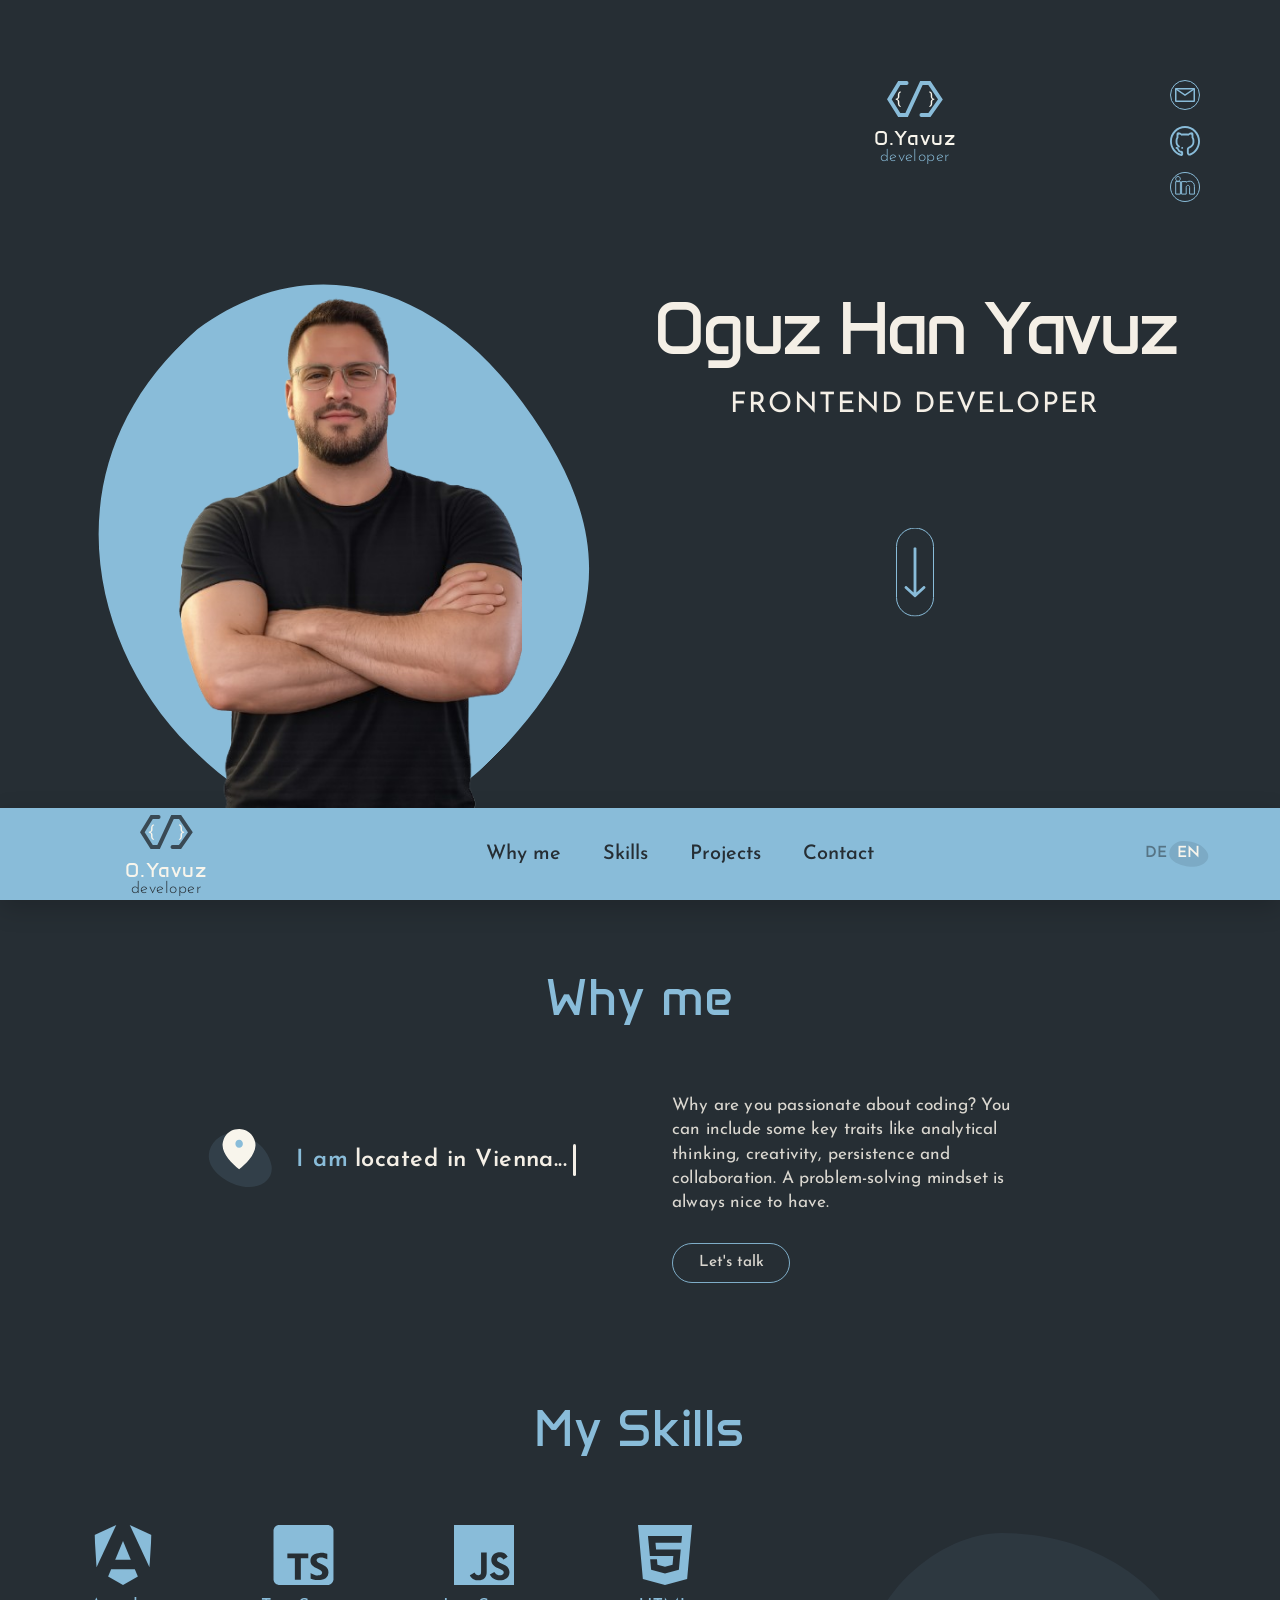
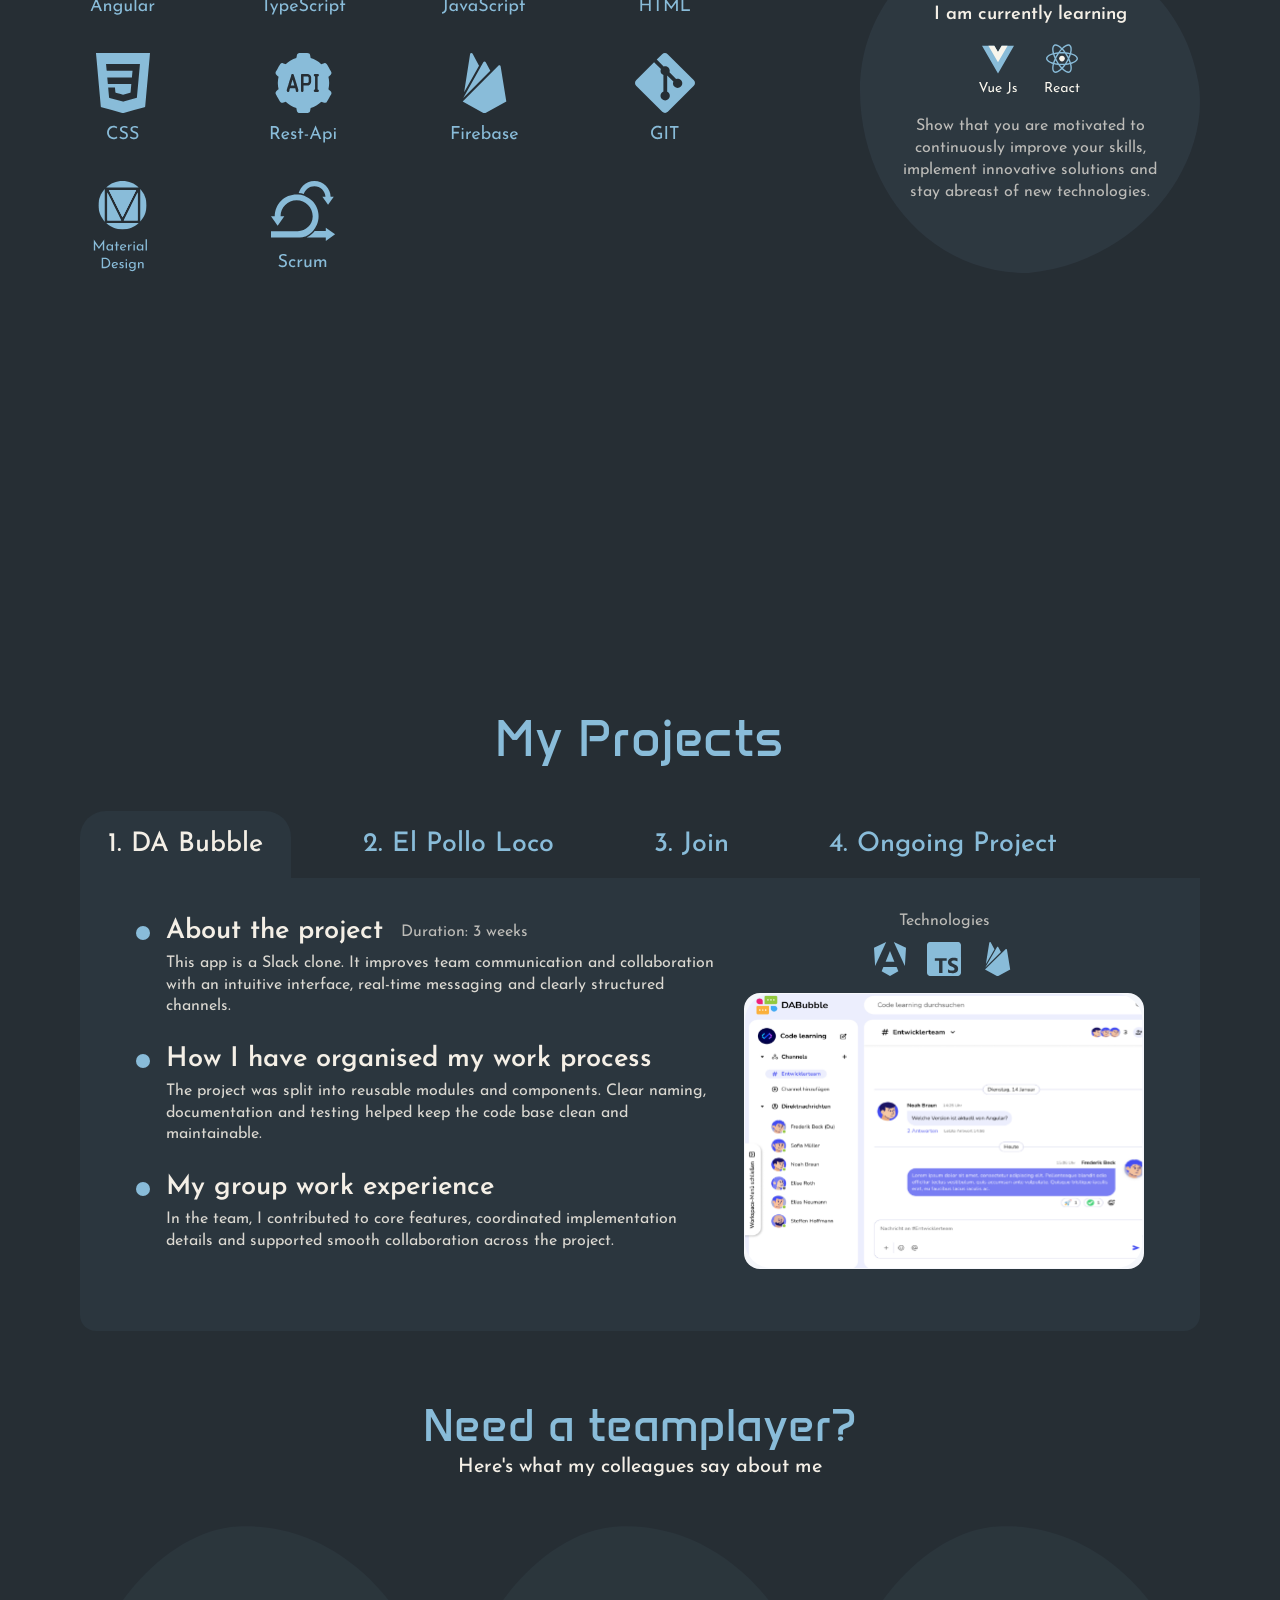
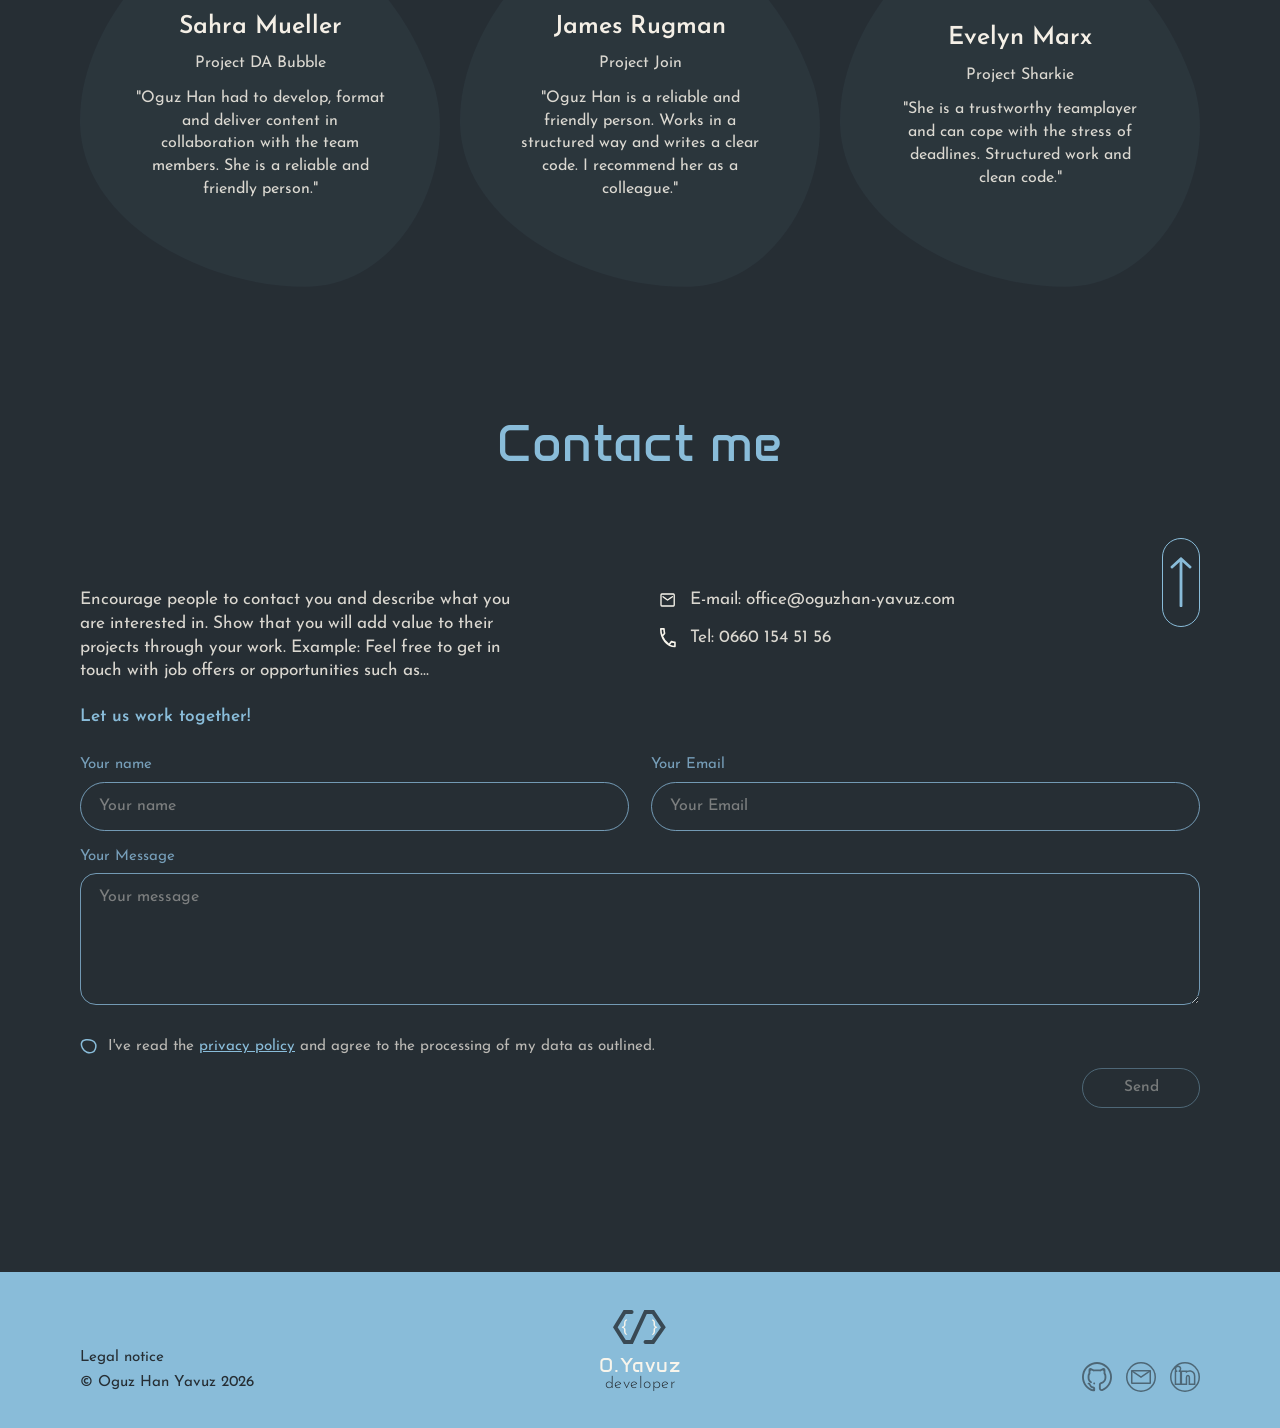
==== commit f4ba4cd4: "Feedback 3 Correction" ====
--- a/index.html
+++ b/index.html
@@ -49,7 +49,8 @@
             <section class="hero full-screen-section">
                 <div class="hero-inner section-shell">
                     <div class="hero-image-wrap">
-                        <img src="./assets/img/profile-optimized-removebg-preview.png" alt="Oguz Han Yavuz" class="hero-image" loading="eager" />
+                        <img src="./assets/img/profile-optimized-removebg-preview.png" alt="Oguz Han Yavuz"
+                            class="hero-image" loading="eager" />
                     </div>
 
                     <div class="hero-info">
@@ -152,19 +153,24 @@
 
                         <aside class="learning-bubble">
                             <p class="learning-title">
-                                <span class="learning-title-desktop" data-i18n="skills.learningTitle">I am currently learning</span>
-                                <span class="learning-title-mobile" data-i18n="skills.learningTitleMobile">What I am currently learning</span>
+                                <span class="learning-title-desktop" data-i18n="skills.learningTitle">I am currently
+                                    learning</span>
+                                <span class="learning-title-mobile" data-i18n="skills.learningTitleMobile">What I am
+                                    currently learning</span>
                             </p>
                             <div class="learning-icons learning-icons-desktop">
                                 <span class="learning-pill">
-                                    <img src="./assets/img/figma-assets/learning/vue.svg" alt="Vue.js" class="learning-icon-image" />
+                                    <img src="./assets/img/figma-assets/learning/vue.svg" alt="Vue.js"
+                                        class="learning-icon-image" />
                                 </span>
                                 <span class="learning-pill">
-                                    <img src="./assets/img/figma-assets/learning/react.svg" alt="React" class="learning-icon-image" />
+                                    <img src="./assets/img/figma-assets/learning/react.svg" alt="React"
+                                        class="learning-icon-image" />
                                 </span>
                             </div>
                             <div class="learning-visual-mobile" aria-hidden="true">
-                                <img class="learning-visual-image" src="./assets/img/figma-assets/learning/icons-learning.svg" alt="" loading="lazy" />
+                                <img class="learning-visual-image"
+                                    src="./assets/img/figma-assets/learning/icons-learning.svg" alt="" loading="lazy" />
                             </div>
                             <p class="learning-text" data-i18n="skills.learningText">
                                 Show that you are motivated to continuously improve your skills,
@@ -236,11 +242,12 @@
                 </div>
             </section>
 
-            <section class="content-section">
+            <section class="content-section testimonials-section">
                 <div class="section-shell">
                     <p class="team-title">
                         <span class="team-title-lead" data-i18n="testimonials.titleLead">Need a teamplayer?</span>
-                        <span class="team-title-rest" data-i18n="testimonials.titleRest">Here’s what my colleagues say about me</span>
+                        <span class="team-title-rest" data-i18n="testimonials.titleRest">Here’s what my colleagues say
+                            about me</span>
                     </p>
 
                     <div class="testimonials">
@@ -297,12 +304,12 @@
                             <p>
                                 <img src="./assets/img/figma-web/icon _email_.svg" alt="" class="contact-icon-image"
                                     aria-hidden="true" />
-                                E-mail: office@oguzhan-yavuz.com
+                                <a href="mailto:office@oguzhan-yavuz.com">E-mail: office@oguzhan-yavuz.com</a>
                             </p>
                             <p>
                                 <img src="./assets/img/figma-assets/contact/phone.svg" alt="" class="contact-icon-image"
                                     aria-hidden="true" />
-                                Tel: 0660 154 51 56
+                                <a href="tel:+436601545156">Tel: 0660 154 51 56</a>
                             </p>
                         </div>
                     </div>
@@ -334,7 +341,9 @@
                         <label class="checkbox-row">
                             <input type="checkbox" id="privacy" name="privacy" />
                             <span class="checkbox-icon" aria-hidden="true"></span>
-                            <span class="checkbox-text" data-i18n-html="form.privacy">I've read the <a href="./privacy-policy.html" class="privacy-link">privacy policy</a> and agree to the processing of my data as outlined.</span>
+                            <span class="checkbox-text" data-i18n-html="form.privacy">I've read the <a
+                                    href="./privacy-policy.html" class="privacy-link">privacy policy</a> and agree to
+                                the processing of my data as outlined.</span>
                         </label>
                         <span class="error-space" id="privacy-error"></span>
 
@@ -346,8 +355,7 @@
                         <p id="form-feedback" class="form-feedback"></p>
                     </form>
 
-                    <a href="#top" class="scroll-up" aria-label="Back to top"
-                        data-i18n-aria-label="contact.backToTop">
+                    <a href="#top" class="scroll-up" aria-label="Back to top" data-i18n-aria-label="contact.backToTop">
                         <img src="./assets/img/Arrow down.svg" alt="" class="arrow-icon" aria-hidden="true" />
                     </a>
                 </div>
@@ -405,5 +413,4 @@
     <script src="./script.js"></script>
 </body>
 
-</html>
-
+</html>
--- a/style.css
+++ b/style.css
@@ -130,7 +130,6 @@
 
 .primary-btn:hover,
 .outline-btn:hover,
-.footer-socials a:hover,
 .hero-socials a:hover {
     transform: translateY(-1px);
 }
@@ -300,8 +299,8 @@
     object-fit: contain;
 }
 
-.hero > .scroll-down,
-.hero-inner > .scroll-down,
+.hero>.scroll-down,
+.hero-inner>.scroll-down,
 .hero .scroll-down:not(.hero-copy .scroll-down) {
     display: none !important;
 }
@@ -763,6 +762,23 @@
     padding-top: 0;
 }
 
+.project-coming-soon {
+    display: flex;
+    align-items: center;
+    justify-content: center;
+    width: 100%;
+    max-width: 470px;
+    min-height: 280px;
+    background: #f8f5ec;
+    border-radius: 16px;
+    border: 1px solid rgba(255, 255, 255, 0.14);
+    font-family: var(--font-body);
+    font-size: 1.5rem;
+    font-weight: 600;
+    color: var(--accent);
+    text-align: center;
+}
+
 .project-item {
     display: flex;
     gap: 16px;
@@ -979,6 +995,11 @@
     text-decoration: underline;
     color: var(--accent);
 }
+/* HIDE TESTIMONIAL LINKEDIN LINKS */
+
+.testimonial-card a {
+    display: none;
+}
 
 /* CONTACT */
 
@@ -1171,6 +1192,7 @@
 }
 
 .send-btn:disabled {
+    cursor: not-allowed;
     opacity: 0.45;
 }
 
@@ -1253,7 +1275,32 @@
 
 .footer-socials a {
     color: var(--panel);
-    border-color: rgba(35, 43, 49, 0.55);
+}
+
+/* FOOTER SOCIAL ICON IMAGE HOVER ONLY */
+
+.footer-socials a img {
+    transition: opacity 0.2s ease, transform 0.2s ease;
+}
+
+.footer-socials a:hover img,
+.footer-socials a:focus-visible img {
+    transform: translateY(-1px);
+}
+
+.footer-socials a[href^="mailto:"]:hover img,
+.footer-socials a[href^="mailto:"]:focus-visible img {
+    content: url("./assets/img/figma-assets/footer/email-whiteblue.svg");
+}
+
+.footer-socials a[href*="github"]:hover img,
+.footer-socials a[href*="github"]:focus-visible img {
+    content: url("./assets/img/figma-assets/footer/github-whiteblue.svg");
+}
+
+.footer-socials a[href*="linkedin"]:hover img,
+.footer-socials a[href*="linkedin"]:focus-visible img {
+    content: url("./assets/img/figma-assets/footer/linkedin-whiteblue.svg");
 }
 
 /* LEGAL */
@@ -1336,6 +1383,528 @@
     }
 }
 
+@media (min-width: 2560px) {
+    :root {
+        --container-max: 2880px;
+        --section-gutter: 96px;
+        --nav-height: 120px;
+        --footer-height: 260px;
+    }
+
+    /* HERO - bleibt wie aktuell */
+
+    .hero {
+        min-height: calc(100vh - var(--nav-height));
+        padding: 0;
+        align-items: end;
+    }
+
+    .hero-inner {
+        min-height: calc(100vh - var(--nav-height));
+        grid-template-columns: minmax(1100px, 1fr) minmax(1100px, 1fr);
+        gap: 120px;
+        align-items: end;
+    }
+
+    .hero-image-wrap {
+        width: min(100%, 1520px);
+    }
+
+    .hero-image {
+        left: 14%;
+        width: 72%;
+    }
+
+    .hero-info {
+        min-height: 1440px;
+    }
+
+    .hero-meta {
+        top: 120px;
+    }
+
+    .hero-copy {
+        top: 50%;
+        transform: translateY(-50%);
+    }
+
+    #hero-name {
+        font-size: 12.4rem;
+        line-height: 0.95;
+    }
+
+    #hero-role {
+        margin-top: 32px;
+        font-size: 6rem;
+    }
+
+    .hero-brand .brand-icon {
+        width: 112px;
+        height: 76px;
+    }
+
+    .hero-brand .brand-name {
+        font-size: 40px;
+    }
+
+    .hero-brand .brand-role {
+        font-size: 32px;
+    }
+
+    .hero-socials {
+        gap: 32px;
+    }
+
+    .hero-socials a,
+    .footer-socials a {
+        width: 60px;
+        height: 60px;
+    }
+
+    .social-icon {
+        width: 60px;
+        height: 60px;
+    }
+
+    .scroll-down {
+        margin-top: 140px;
+    }
+
+    .arrow-icon {
+        width: 76px;
+        height: 178px;
+    }
+
+    /* NAVBAR */
+
+    .nav-strip {
+        min-height: var(--nav-height);
+    }
+
+    .nav-strip-inner {
+        width: 100%;
+        max-width: none;
+        grid-template-columns: 320px 1fr 320px;
+        padding: 0 96px;
+        gap: 40px;
+    }
+
+    .nav-strip .brand-logo {
+        justify-self: start;
+        align-items: flex-start;
+    }
+
+    .nav-strip .brand-icon {
+        width: 112px;
+        height: 76px;
+    }
+
+    .nav-strip .brand-name {
+        font-size: 32px;
+    }
+
+    .nav-strip .brand-role {
+        font-size: 24px;
+    }
+
+    .desktop-nav {
+        gap: 96px;
+        font-size: 2rem;
+    }
+
+    .lang-btn {
+        font-size: 1.4rem;
+    }
+
+    /* ALLGEMEIN */
+
+    .section-title {
+        font-size: 7.8rem;
+        margin-bottom: 160px;
+    }
+
+    .primary-btn,
+    .outline-btn {
+        min-width: 260px;
+        min-height: 84px;
+        padding: 22px 52px;
+        font-size: 1.9rem;
+    }
+
+    /* SECTIONS */
+
+    #skills,
+    #projects,
+    #contact {
+        min-height: calc(100vh - var(--nav-height));
+        padding: 220px 0 160px;
+        align-items: flex-start;
+    }
+
+    #skills>.section-shell,
+    #projects>.section-shell,
+    #contact>.section-shell {
+        min-height: auto;
+    }
+
+    /* SKILLS */
+
+    .skills-layout {
+        grid-template-columns: minmax(0, 1fr) 760px;
+        gap: 220px;
+        align-items: start;
+    }
+
+    .skills-grid {
+        grid-template-columns: repeat(4, minmax(220px, 1fr));
+        gap: 120px 100px;
+    }
+
+    .skill-card {
+        width: 220px;
+        height: 260px;
+        gap: 20px;
+    }
+
+    .skill-icon-image {
+        width: 220px;
+        height: 260px;
+    }
+
+    .learning-bubble {
+        max-width: 760px;
+        padding: 110px;
+        margin-top: 0;
+    }
+
+    .learning-title {
+        font-size: 2.4rem;
+        margin-bottom: 34px;
+    }
+
+    .learning-icons {
+        gap: 44px;
+        margin-bottom: 34px;
+    }
+
+    .learning-pill {
+        font-size: 1.9rem;
+        gap: 14px;
+    }
+
+    .learning-icon-image {
+        width: 92px;
+        height: 118px;
+    }
+
+    .learning-text {
+        max-width: 560px;
+        font-size: 1.9rem;
+        line-height: 1.45;
+    }
+
+    /* PROJECTS */
+    #projects {
+        padding-top: 120px;
+    }
+
+    #projects .section-title {
+        margin-bottom: 160px;
+    }
+
+    .project-tabs {
+        gap: 72px;
+        font-size: 3rem;
+    }
+
+    .project-tab,
+    .project-tab.active {
+        padding: 32px 48px 28px;
+        border-radius: 42px 42px 0 0;
+    }
+
+    .project-panel {
+        padding: 70px 96px 84px;
+        border-radius: 0 0 28px 28px;
+        grid-template-columns: minmax(0, 1.2fr) minmax(720px, 900px);
+        gap: 80px;
+    }
+
+    .project-item {
+        gap: 30px;
+        margin-bottom: 54px;
+    }
+
+    .project-dot {
+        width: 26px;
+        height: 26px;
+        margin-top: 16px;
+    }
+
+    .project-item h3 {
+        font-size: 3.4rem;
+    }
+
+    .project-duration {
+        font-size: 1.8rem;
+    }
+
+    .project-item p {
+        max-width: 1100px;
+        font-size: 2rem;
+        line-height: 1.45;
+        margin-top: 14px;
+    }
+
+    .project-preview-label,
+    .project-meta-line {
+        font-size: 1.8rem;
+    }
+
+    .project-preview-head {
+        gap: 18px;
+        margin-bottom: 32px;
+    }
+
+    .tech-row {
+        gap: 26px;
+    }
+
+    .tech-badge {
+        width: 72px;
+        height: 72px;
+    }
+
+    .tech-badge .tech-icon-image {
+        width: 62px;
+        height: 62px;
+    }
+
+    #project-image {
+        max-width: 900px;
+        border-radius: 28px;
+    }
+
+    .project-actions {
+        gap: 32px;
+        margin-top: 36px;
+    }
+
+    /* TESTIMONIALS / TEAM */
+
+    .team-title {
+        max-width: 1500px;
+        margin-bottom: 80px;
+        gap: 20px;
+    }
+
+    .team-title-lead {
+        font-size: 5.8rem;
+    }
+
+    .team-title-rest {
+        font-size: 2.8rem;
+    }
+
+    .testimonials {
+        gap: 48px;
+    }
+
+    .testimonial-card {
+        padding: 90px 70px;
+    }
+
+    .testimonial-card>* {
+        max-width: 440px;
+    }
+
+    .testimonial-card h3 {
+        font-size: 3rem;
+    }
+
+    .testimonial-role {
+        font-size: 1.8rem;
+        margin-top: 12px;
+    }
+
+    .testimonial-card p,
+    .testimonial-card a {
+        font-size: 1.8rem;
+        line-height: 1.45;
+        margin-top: 24px;
+    }
+
+    /* CONTACT */
+
+    #contact {
+        padding-top: 220px;
+    }
+
+    .contact-title-row {
+        margin-bottom: 120px;
+    }
+
+    #contact .scroll-up {
+        top: 220px;
+    }
+
+    .contact-grid {
+        grid-template-columns: minmax(0, 1fr) minmax(720px, 1fr);
+        gap: 120px;
+        margin-bottom: 60px;
+    }
+
+    .contact-copy,
+    .contact-info {
+        font-size: 2rem;
+        line-height: 1.5;
+    }
+
+    .contact-copy {
+        max-width: 780px;
+    }
+
+    .contact-info {
+        max-width: 680px;
+    }
+
+    .contact-cta {
+        margin-top: 44px;
+        font-size: 2.2rem;
+    }
+
+    .contact-info p {
+        gap: 24px;
+        margin-bottom: 30px;
+    }
+
+    .contact-icon-image {
+        width: 40px;
+        height: 40px;
+        flex-basis: 40px;
+    }
+
+    .form-row {
+        gap: 44px;
+    }
+
+    .field-label {
+        margin-bottom: 16px;
+        font-size: 1.6rem;
+    }
+
+    input,
+    textarea {
+        padding: 26px 34px;
+        font-size: 1.8rem;
+        border-radius: 999px;
+    }
+
+    textarea {
+        min-height: 260px;
+        border-radius: 28px;
+    }
+
+    .checkbox-row,
+    .error-space,
+    .form-feedback {
+        font-size: 1.6rem;
+    }
+
+    .checkbox-row {
+        gap: 22px;
+        margin-top: 28px;
+    }
+
+    .checkbox-icon {
+        width: 34px;
+        height: 34px;
+        flex-basis: 34px;
+    }
+
+    .form-actions {
+        margin-top: 28px;
+    }
+
+    .form-feedback {
+        min-height: 48px;
+        margin-top: 32px;
+        padding: 24px 32px;
+    }
+
+    /* FOOTER */
+
+    .site-footer {
+        min-height: var(--footer-height);
+        margin-top: 96px;
+    }
+
+    .footer-inner {
+        gap: 40px;
+    }
+
+    .footer-copy {
+        font-size: 1.7rem;
+    }
+
+    .footer-socials {
+        gap: 28px;
+    }
+
+    .site-footer .brand-icon {
+        width: 112px;
+        height: 76px;
+    }
+
+    .site-footer .brand-name {
+        font-size: 36px;
+    }
+
+    .site-footer .brand-role {
+        font-size: 28px;
+    }
+
+    /* WHY ME */
+
+    .why-grid {
+        grid-template-columns: minmax(900px, 1fr) minmax(900px, 1fr);
+        gap: 160px;
+    }
+
+    .why-location {
+        margin-left: 220px;
+        margin-top: 60px;
+    }
+
+    .why-highlight {
+        grid-template-columns: 140px minmax(0, 1fr);
+        width: min(100%, 900px);
+        min-height: 180px;
+        padding: 34px 44px;
+    }
+
+    .why-highlight-icon-shell {
+        width: 140px;
+        min-width: 140px;
+        height: 120px;
+    }
+
+    .why-highlight-text {
+        font-size: 3rem;
+    }
+
+    .why-copy {
+        max-width: 720px;
+        margin-top: 40px;
+    }
+
+    .why-copy p {
+        font-size: 2rem;
+        line-height: 1.5;
+        margin-bottom: 56px;
+    }
+}
+
 /* LAPTOP ~1200px */
 
 @media (max-width: 1280px) {
@@ -1380,6 +1949,11 @@
 }
 
 /* TABLET */
+@media (min-width: 992px) {
+    .legal-back {
+        display: none;
+    }
+}
 
 @media (max-width: 991px) {
     html {
@@ -1399,6 +1973,39 @@
         top: 0;
         z-index: 40;
         background: var(--panel);
+    }
+
+    .mobile-nav .mobile-link {
+        position: relative;
+        z-index: 1;
+        transition: color 0.2s ease;
+    }
+
+    .mobile-nav .mobile-link::before {
+        content: "";
+        position: absolute;
+        left: 50%;
+        top: 50%;
+        width: 92px;
+        height: 64px;
+        background: center / contain no-repeat url("./assets/img/figma-assets/navbar/Ellipse 24.svg");
+        transform: translate(-50%, -50%) scale(0.85);
+        opacity: 0;
+        z-index: -1;
+        pointer-events: none;
+        transition: opacity 0.2s ease, transform 0.2s ease;
+    }
+
+    .mobile-nav .mobile-link:hover,
+    .mobile-nav .mobile-link:focus-visible,
+    .mobile-nav .mobile-link.active {
+        color: #f8f5ec;
+    }
+
+    .mobile-nav .mobile-link.active::before,
+    .mobile-nav .mobile-link:active::before {
+        opacity: 1;
+        transform: translate(-50%, -50%) scale(1);
     }
 
     .brand-logo-mobile {
@@ -1803,6 +2410,10 @@
         margin-bottom: 10px;
         color: var(--muted);
     }
+
+    .legal-back {
+        display: inline-flex;
+    }
 }
 
 /* MOBILE */
@@ -2426,6 +3037,65 @@
         font-size: 1rem;
         line-height: 1.55;
     }
+
+    .testimonials {
+        align-items: center;
+    }
+
+    .testimonial-card {
+        flex: 0 0 260px;
+        width: 260px;
+        max-width: 260px;
+        min-height: 276px;
+        aspect-ratio: 580 / 616;
+        padding: 42px 34px;
+        overflow: visible;
+    }
+
+    .testimonial-card>* {
+        max-width: 172px;
+    }
+
+    .testimonial-card h3 {
+        font-size: 1rem;
+        line-height: 1.12;
+    }
+
+    .testimonial-role {
+        font-size: 0.92rem;
+        line-height: 1.15;
+        margin-top: 6px;
+    }
+
+    .testimonial-card p {
+        font-size: 0.92rem;
+        line-height: 1.22;
+        margin-top: 10px;
+    }
+
+    .testimonial-card a {
+        font-size: 0.92rem;
+        line-height: 1.2;
+        margin-top: 10px;
+    }
+
+    .project-mobile-head {
+        width: 100%;
+        text-align: left;
+    }
+
+    .project-mobile-head h3,
+    .project-meta-line {
+        text-align: left;
+    }
+
+    .project-coming-soon {
+        order: 2;
+        max-width: 202px;
+        min-height: 180px;
+        margin: 12px auto;
+        font-size: 1.25rem;
+    }
 }
 
 /* SMALL MOBILE ~390px bis 320px */
@@ -2604,4 +3274,243 @@
         background: var(--panel-soft);
         color: var(--text);
     }
+
+    .testimonial-card {
+        flex-basis: 240px;
+        width: 240px;
+        max-width: 240px;
+        min-height: 258px;
+        padding: 38px 30px;
+    }
+
+    .testimonial-card>* {
+        max-width: 158px;
+    }
+}
+
+/* RESTORED HOVER EFFECTS */
+
+.primary-btn,
+.outline-btn {
+    transition: background-color 0.2s ease, border-color 0.2s ease, color 0.2s ease, transform 0.2s ease;
+}
+
+.primary-btn:hover {
+    background: #cfcac2;
+    border-color: #cfcac2;
+    color: var(--panel);
+}
+
+.outline-btn:hover {
+    background: rgba(137, 188, 217, 0.12);
+    border-color: var(--accent);
+    color: var(--text);
+}
+
+.scroll-down,
+.scroll-up {
+    background: transparent;
+    color: var(--accent);
+    border-radius: 999px;
+    transition: background-color 0.2s ease, border-color 0.2s ease, color 0.2s ease;
+}
+
+.scroll-down:hover,
+.scroll-down:focus-visible,
+.scroll-up:hover,
+.scroll-up:focus-visible {
+    background: rgba(137, 188, 217, 0.12);
+    border-color: var(--accent);
+    color: var(--text);
+}
+
+.hero-socials a {
+    border-radius: 50%;
+    background: transparent;
+    color: var(--accent);
+    transition: background-color 0.2s ease, transform 0.2s ease;
+}
+
+.hero-socials a:hover,
+.hero-socials a:focus-visible {
+    background: var(--accent);
+}
+
+.hero-socials a:hover img,
+.hero-socials a:focus-visible img {
+    filter: brightness(0) saturate(100%) invert(13%) sepia(13%) saturate(720%) hue-rotate(164deg) brightness(92%) contrast(88%);
+}
+
+/* HERO SOCIAL ICON IMAGE HOVER ONLY */
+
+.hero-socials a img {
+    transition: opacity 0.2s ease, transform 0.2s ease;
+}
+
+.hero-socials a:hover,
+.hero-socials a:focus-visible {
+    background: transparent;
+}
+
+.hero-socials a:hover img,
+.hero-socials a:focus-visible img {
+    filter: none;
+    transform: translateY(-1px);
+}
+
+.hero-socials a[href^="mailto:"]:hover img,
+.hero-socials a[href^="mailto:"]:focus-visible img {
+    content: url("./assets/img/figma-assets/Hero/Property 2=Hover blue.svg");
+}
+
+.hero-socials a[href*="github"]:hover img,
+.hero-socials a[href*="github"]:focus-visible img {
+    content: url("./assets/img/figma-assets/Hero/Property 1=hover blue.svg");
+}
+
+.hero-socials a[href*="linkedin"]:hover img,
+.hero-socials a[href*="linkedin"]:focus-visible img {
+    content: url("./assets/img/figma-assets/Hero/Property 3=hover blue.svg");
+}
+
+/* NAVBAR HOVER / ACTIVE SHAPE */
+
+.desktop-nav a,
+.lang-btn {
+    position: relative;
+    z-index: 1;
+}
+
+.desktop-nav a::before,
+.lang-btn::before {
+    content: "";
+    position: absolute;
+    left: 50%;
+    top: 50%;
+    background: center / contain no-repeat url("./assets/img/figma-assets/navbar/Ellipse 24.svg");
+    transform: translate(-50%, -50%) scale(0.85);
+    opacity: 0;
+    z-index: -1;
+    pointer-events: none;
+    transition: opacity 0.2s ease, transform 0.2s ease;
+}
+
+.desktop-nav a::before {
+    width: 92px;
+    height: 64px;
+}
+
+.lang-btn::before {
+    width: 40px;
+    height: 30px;
+}
+
+.desktop-nav a.active::before,
+.desktop-nav a:active::before,
+.lang-btn.active::before,
+.lang-btn:active::before {
+    opacity: 1;
+    transform: translate(-50%, -50%) scale(1);
+}
+
+.desktop-nav a {
+    transition: color 0.2s ease;
+}
+
+.desktop-nav a:hover,
+.desktop-nav a:focus-visible,
+.desktop-nav a.active {
+    color: #f8f5ec;
+}
+
+.lang-btn {
+    border-radius: 999px;
+    background: transparent;
+    transition: color 0.2s ease;
+}
+
+.lang-btn:hover,
+.lang-btn:focus-visible,
+.lang-btn.active {
+    background: transparent;
+    color: #f8f5ec;
+}
+
+.project-tab {
+    transition: color 0.2s ease, background-color 0.2s ease;
+}
+
+.project-tab:hover,
+.project-tab:focus-visible {
+    color: var(--text);
+}
+
+.project-actions .outline-btn:hover {
+    background: rgba(137, 188, 217, 0.12);
+    color: var(--accent);
+}
+
+.testimonial-card a {
+    transition: color 0.2s ease;
+}
+
+.testimonial-card a:hover {
+    color: #f8f5ec;
+}
+
+.contact-info p {
+    transition: color 0.2s ease, filter 0.2s ease;
+}
+
+.contact-info p:hover {
+    color: var(--accent);
+    filter: brightness(0) saturate(100%) invert(72%) sepia(19%) saturate(792%) hue-rotate(164deg) brightness(92%) contrast(87%);
+}
+
+.contact-info a {
+    transition: color 0.2s ease;
+}
+
+.contact-info a:hover {
+    color: var(--accent);
+}
+
+.privacy-link:hover {
+    color: #f8f5ec;
+}
+
+.send-btn:hover:not(:disabled) {
+    background: var(--accent-strong);
+    border-color: var(--accent-strong);
+    color: var(--panel);
+}
+
+@media (max-width: 991px) {
+    .mobile-nav .mobile-link {
+        color: var(--panel);
+        transition: color 0.2s ease;
+    }
+
+    .mobile-nav .mobile-link:hover,
+    .mobile-nav .mobile-link:focus {
+        color: #f8f5ec;
+        background: transparent;
+    }
+
+    .mobile-lang .lang-btn {
+        color: var(--panel);
+        opacity: 0.7;
+        transition: color 0.2s ease, opacity 0.2s ease;
+    }
+
+    .mobile-lang .lang-btn:hover,
+    .mobile-lang .lang-btn:focus {
+        color: #f8f5ec;
+        opacity: 1;
+    }
+
+    .mobile-lang .lang-btn.active {
+        color: #f8f5ec;
+        opacity: 1;
+    }
 }
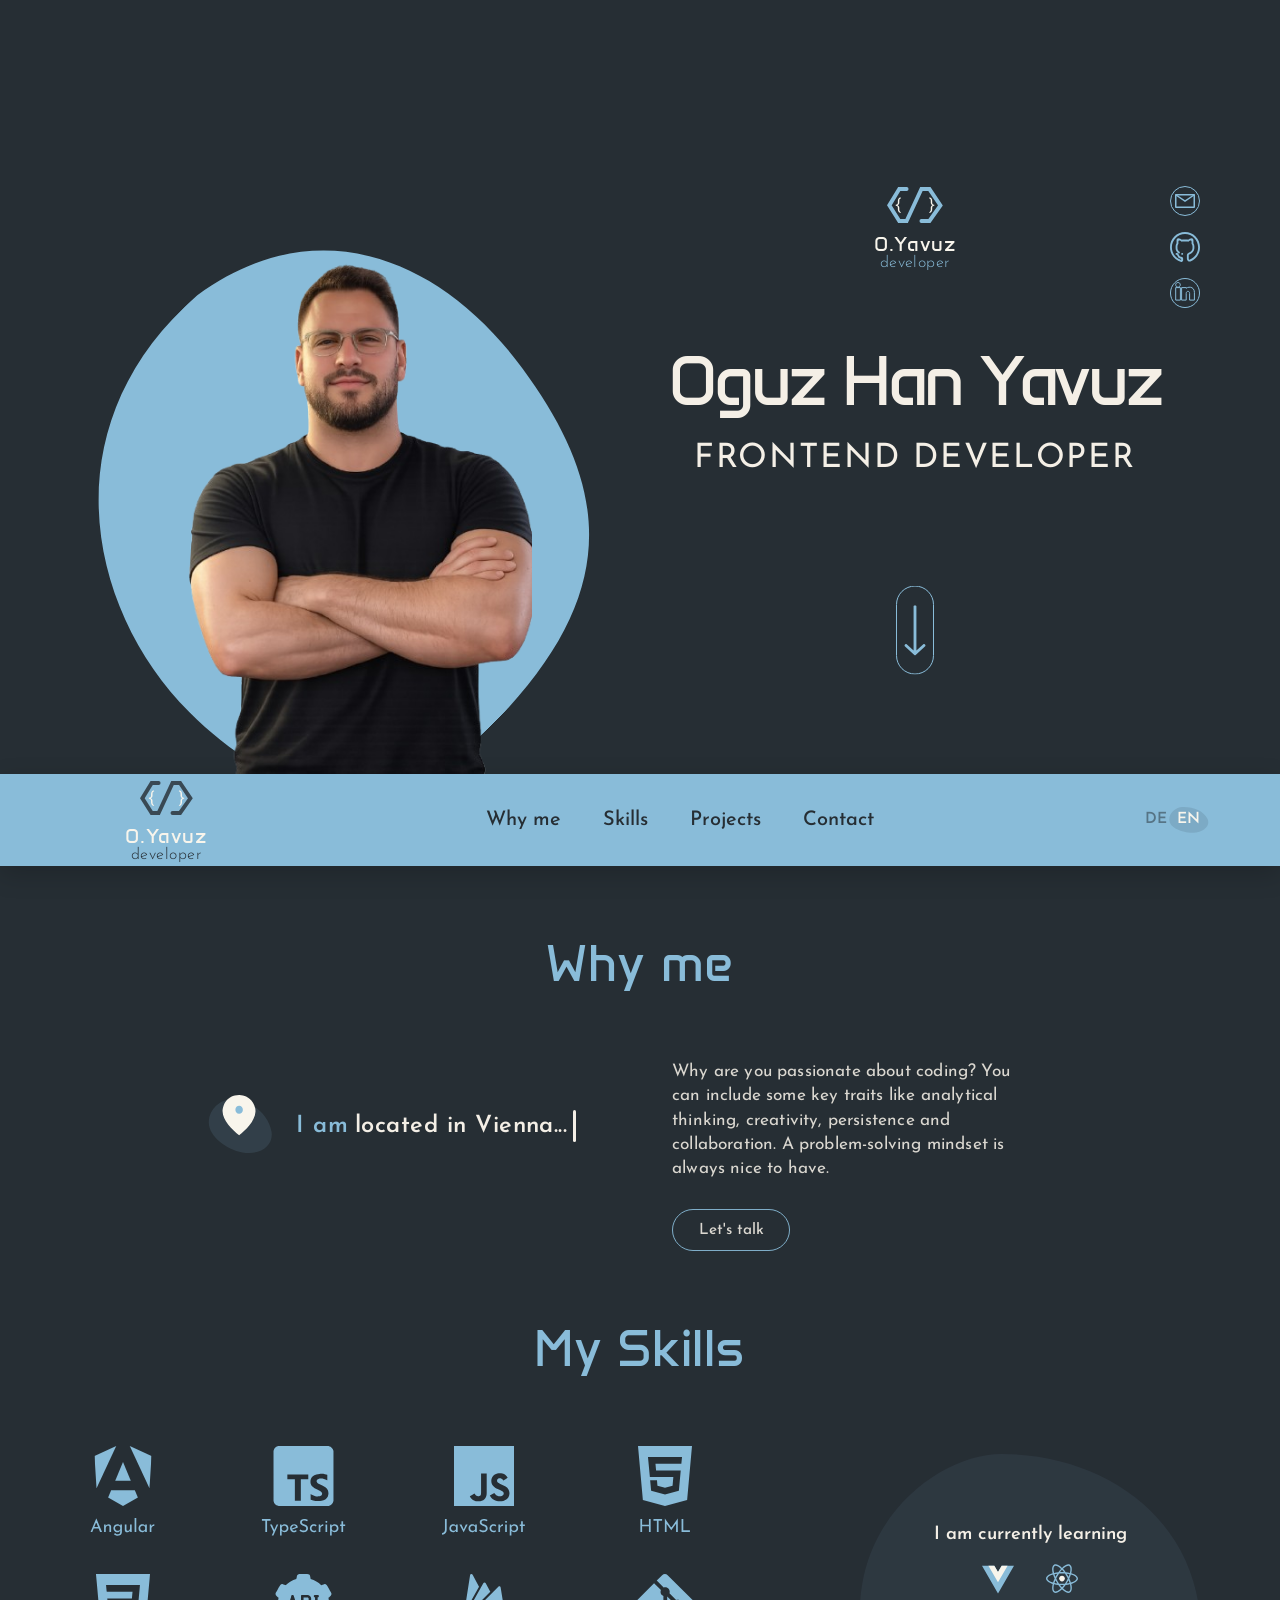
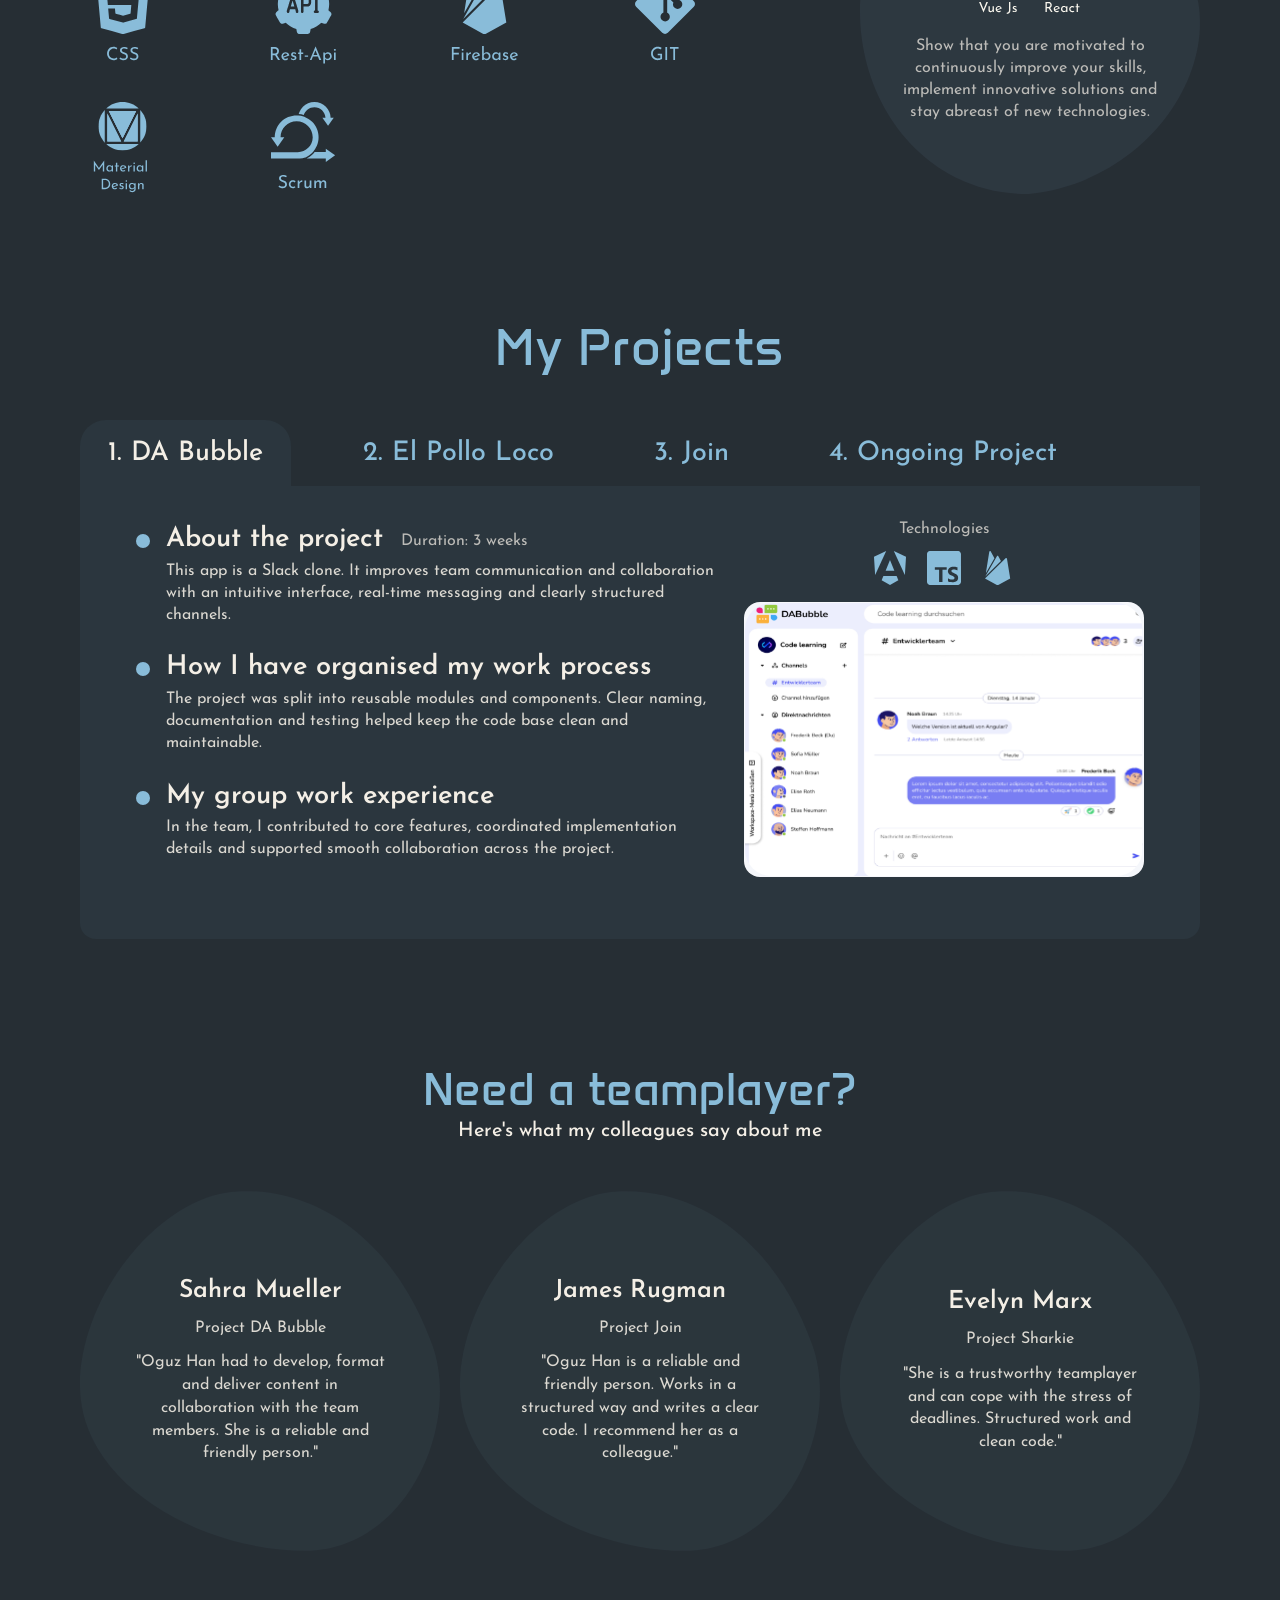
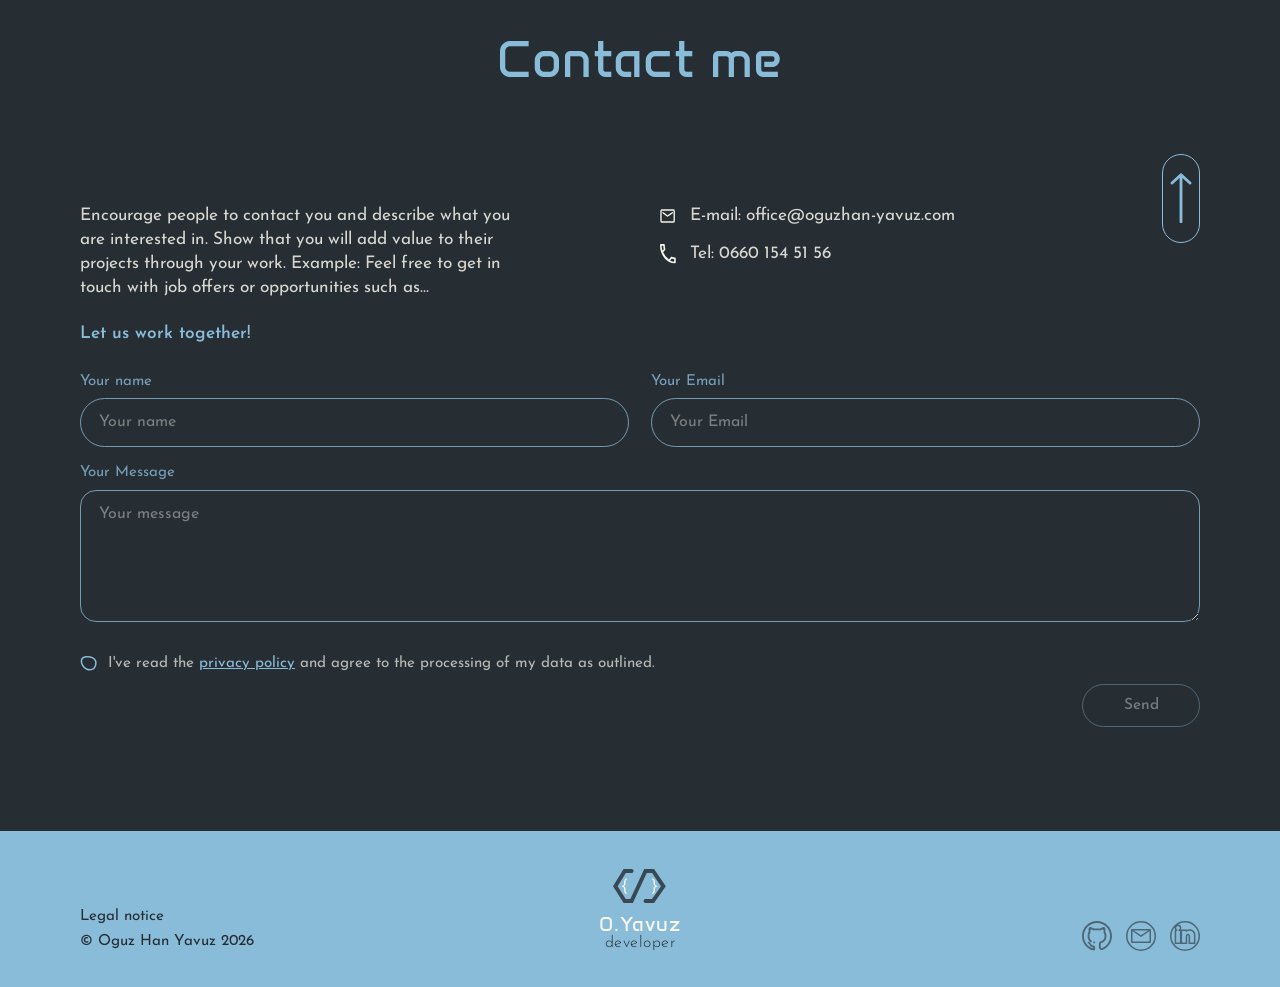
==== commit 95a0fb13: "Feedback 5 Correction" ====
--- a/index.html
+++ b/index.html
@@ -34,10 +34,10 @@
 
         <div class="mobile-menu" id="mobileMenu">
             <nav class="mobile-nav">
-                <a href="#why-me" class="mobile-link" data-i18n="nav.whyMe">Why me</a>
-                <a href="#skills" class="mobile-link" data-i18n="nav.skills">Skills</a>
-                <a href="#projects" class="mobile-link" data-i18n="nav.projects">Projects</a>
-                <a href="#contact" class="mobile-link" data-i18n="nav.contact">Contact</a>
+                <a href="#why-title" class="mobile-link" data-i18n="nav.whyMe">Why me</a>
+                <a href="#skills-title" class="mobile-link" data-i18n="nav.skills">Skills</a>
+                <a href="#projects-title" class="mobile-link" data-i18n="nav.projects">Projects</a>
+                <a href="#contact-title" class="mobile-link" data-i18n="nav.contact">Contact</a>
                 <div class="mobile-lang">
                     <button type="button" class="lang-btn" data-lang="de">DE</button>
                     <button type="button" class="lang-btn" data-lang="en">EN</button>
@@ -83,7 +83,7 @@
                             <h1 id="hero-name">Oguz Han Yavuz</h1>
                             <p id="hero-role" data-i18n="hero.role">FRONTEND DEVELOPER</p>
 
-                            <a href="#why-me" class="scroll-down" aria-label="Scroll down"
+                            <a href="#why-title" class="scroll-down" aria-label="Scroll down"
                                 data-i18n-aria-label="hero.scrollDown">
                                 <img src="./assets/img/Arrow down.svg" alt="" class="arrow-icon" aria-hidden="true" />
                             </a>
@@ -103,10 +103,10 @@
                     </a>
 
                     <nav class="desktop-nav">
-                        <a href="#why-me" data-i18n="nav.whyMe">Why me</a>
-                        <a href="#skills" data-i18n="nav.skills">Skills</a>
-                        <a href="#projects" data-i18n="nav.projects">Projects</a>
-                        <a href="#contact" data-i18n="nav.contact">Contact</a>
+                        <a href="#why-title" data-i18n="nav.whyMe">Why me</a>
+                        <a href="#skills-title" data-i18n="nav.skills">Skills</a>
+                        <a href="#projects-title" data-i18n="nav.projects">Projects</a>
+                        <a href="#contact-title" data-i18n="nav.contact">Contact</a>
                     </nav>
 
                     <div class="lang-switch">
@@ -118,7 +118,7 @@
 
             <section id="why-me" class="content-section">
                 <div class="section-shell why-grid">
-                    <h2 class="section-title" data-i18n="why.title">Why me</h2>
+                    <h2 id="why-title" class="section-title" data-i18n="why.title">Why me</h2>
 
                     <div class="why-location">
                         <div class="why-highlight" id="why-highlight">
@@ -146,7 +146,7 @@
 
             <section id="skills" class="content-section full-screen-section">
                 <div class="section-shell">
-                    <h2 class="section-title" data-i18n="skills.title">My Skills</h2>
+                    <h2 id="skills-title" class="section-title" data-i18n="skills.title">My Skills</h2>
 
                     <div class="skills-layout">
                         <div class="skills-grid" id="skills-container"></div>
@@ -185,7 +185,7 @@
 
             <section id="projects" class="content-section full-screen-section">
                 <div class="section-shell">
-                    <h2 class="section-title" data-i18n="projects.title">My Projects</h2>
+                    <h2 id="projects-title" class="section-title" data-i18n="projects.title">My Projects</h2>
                     <div class="project-tabs" id="project-tabs"></div>
 
                     <article class="project-panel">
@@ -287,7 +287,7 @@
             <section id="contact" class="content-section contact-section full-screen-section">
                 <div class="section-shell">
                     <div class="contact-title-row">
-                        <h2 class="section-title" data-i18n="contact.title">Contact me</h2>
+                        <h2 id="contact-title" class="section-title" data-i18n="contact.title">Contact me</h2>
                     </div>
 
                     <div class="contact-grid">
--- a/style.css
+++ b/style.css
@@ -15,7 +15,7 @@
     --font-project: "Josefin Sans", sans-serif;
     --nav-height: 92px;
     --footer-height: 156px;
-    --container-max: 1280px;
+    --container-max: 1440px;
     --section-gutter: 48px;
 }
 
@@ -112,7 +112,6 @@
     font-family: var(--font-body);
     font-size: 0.96rem;
     font-weight: 500;
-    line-height: 1;
     transition: background-color 0.2s ease, transform 0.2s ease;
 }
 
@@ -180,7 +179,7 @@
 .hero {
     position: relative;
     display: flex;
-    align-items: center;
+    align-items: flex-end;
     min-height: calc(100svh - var(--nav-height));
     padding: 24px 0 0;
 }
@@ -192,6 +191,7 @@
     grid-template-columns: minmax(320px, 0.95fr) minmax(420px, 1fr);
     align-items: end;
     gap: clamp(24px, 4vw, 72px);
+    align-self: flex-end;
 }
 
 .hero-image-wrap {
@@ -221,7 +221,7 @@
 
 .hero-image {
     position: absolute;
-    left: 14%;
+    left: 16%;
     bottom: 0;
     width: 72%;
     max-width: none;
@@ -410,7 +410,6 @@
 .why-highlight {
     display: grid;
     grid-template-columns: 74px minmax(0, 1fr);
-    align-items: center;
     column-gap: 18px;
     width: min(100%, 480px);
     min-height: 96px;
@@ -465,12 +464,6 @@
     min-width: 26ch;
 }
 
-@media (max-width: 767px) {
-    .why-highlight-text {
-        min-width: 0;
-    }
-}
-
 .why-highlight-prefix {
     color: var(--accent);
 }
@@ -767,8 +760,8 @@
     align-items: center;
     justify-content: center;
     width: 100%;
-    max-width: 470px;
-    min-height: 280px;
+    max-width: 468px;
+    min-height: 322px;
     background: #f8f5ec;
     border-radius: 16px;
     border: 1px solid rgba(255, 255, 255, 0.14);
@@ -938,7 +931,7 @@
     justify-content: center;
     align-items: center;
     isolation: isolate;
-    overflow: hidden;
+    overflow: visible;
 }
 
 .testimonial-card::before {
@@ -995,6 +988,7 @@
     text-decoration: underline;
     color: var(--accent);
 }
+
 /* HIDE TESTIMONIAL LINKEDIN LINKS */
 
 .testimonial-card a {
@@ -1348,7 +1342,204 @@
     list-style-position: inside;
 }
 
-/* LARGE DESKTOP ~1900px */
+/* RESTORED HOVER EFFECTS */
+
+.primary-btn,
+.outline-btn {
+    transition: background-color 0.2s ease, border-color 0.2s ease, color 0.2s ease, transform 0.2s ease;
+}
+
+.primary-btn:hover {
+    background: #cfcac2;
+    border-color: #cfcac2;
+    color: var(--panel);
+}
+
+.outline-btn:hover {
+    background: rgba(137, 188, 217, 0.12);
+    border-color: var(--accent);
+    color: var(--text);
+}
+
+.scroll-down,
+.scroll-up {
+    background: transparent;
+    color: var(--accent);
+    border-radius: 999px;
+    transition: background-color 0.2s ease, border-color 0.2s ease, color 0.2s ease;
+}
+
+.scroll-down:hover,
+.scroll-down:focus-visible,
+.scroll-up:hover,
+.scroll-up:focus-visible {
+    background: rgba(137, 188, 217, 0.12);
+    border-color: var(--accent);
+    color: var(--text);
+}
+
+.hero-socials a {
+    border-radius: 50%;
+    background: transparent;
+    color: var(--accent);
+    transition: background-color 0.2s ease, transform 0.2s ease;
+}
+
+.hero-socials a:hover,
+.hero-socials a:focus-visible {
+    background: var(--accent);
+}
+
+.hero-socials a:hover img,
+.hero-socials a:focus-visible img {
+    filter: brightness(0) saturate(100%) invert(13%) sepia(13%) saturate(720%) hue-rotate(164deg) brightness(92%) contrast(88%);
+}
+
+/* HERO SOCIAL ICON IMAGE HOVER ONLY */
+
+.hero-socials a img {
+    transition: opacity 0.2s ease, transform 0.2s ease;
+}
+
+.hero-socials a:hover,
+.hero-socials a:focus-visible {
+    background: transparent;
+}
+
+.hero-socials a:hover img,
+.hero-socials a:focus-visible img {
+    filter: none;
+    transform: translateY(-1px);
+}
+
+.hero-socials a[href^="mailto:"]:hover img,
+.hero-socials a[href^="mailto:"]:focus-visible img {
+    content: url("./assets/img/figma-assets/Hero/Property 2=Hover blue.svg");
+}
+
+.hero-socials a[href*="github"]:hover img,
+.hero-socials a[href*="github"]:focus-visible img {
+    content: url("./assets/img/figma-assets/Hero/Property 1=hover blue.svg");
+}
+
+.hero-socials a[href*="linkedin"]:hover img,
+.hero-socials a[href*="linkedin"]:focus-visible img {
+    content: url("./assets/img/figma-assets/Hero/Property 3=hover blue.svg");
+}
+
+/* NAVBAR HOVER / ACTIVE SHAPE */
+
+.desktop-nav a,
+.lang-btn {
+    position: relative;
+    z-index: 1;
+}
+
+.desktop-nav a::before,
+.lang-btn::before {
+    content: "";
+    position: absolute;
+    left: 50%;
+    top: 50%;
+    background: center / contain no-repeat url("./assets/img/figma-assets/navbar/Ellipse 24.svg");
+    transform: translate(-50%, -50%) scale(0.85);
+    opacity: 0;
+    z-index: -1;
+    pointer-events: none;
+    transition: opacity 0.2s ease, transform 0.2s ease;
+}
+
+.desktop-nav a::before {
+    width: 92px;
+    height: 64px;
+}
+
+.lang-btn::before {
+    width: 40px;
+    height: 30px;
+}
+
+.desktop-nav a.active::before,
+.desktop-nav a:active::before,
+.lang-btn.active::before,
+.lang-btn:active::before {
+    opacity: 1;
+    transform: translate(-50%, -50%) scale(1);
+}
+
+.desktop-nav a {
+    transition: color 0.2s ease;
+}
+
+.desktop-nav a:hover,
+.desktop-nav a:focus-visible,
+.desktop-nav a.active {
+    color: #f8f5ec;
+}
+
+.lang-btn {
+    border-radius: 999px;
+    background: transparent;
+    transition: color 0.2s ease;
+}
+
+.lang-btn:hover,
+.lang-btn:focus-visible,
+.lang-btn.active {
+    background: transparent;
+    color: #f8f5ec;
+}
+
+.project-tab {
+    transition: color 0.2s ease, background-color 0.2s ease;
+}
+
+.project-tab:hover,
+.project-tab:focus-visible {
+    color: var(--text);
+}
+
+.project-actions .outline-btn:hover {
+    background: rgba(137, 188, 217, 0.12);
+    color: var(--accent);
+}
+
+.testimonial-card a {
+    transition: color 0.2s ease;
+}
+
+.testimonial-card a:hover {
+    color: #f8f5ec;
+}
+
+.contact-info p {
+    transition: color 0.2s ease, filter 0.2s ease;
+}
+
+.contact-info p:hover {
+    color: var(--accent);
+    filter: brightness(0) saturate(100%) invert(72%) sepia(19%) saturate(792%) hue-rotate(164deg) brightness(92%) contrast(87%);
+}
+
+.contact-info a {
+    transition: color 0.2s ease;
+}
+
+.contact-info a:hover {
+    color: var(--accent);
+}
+
+.privacy-link:hover {
+    color: #f8f5ec;
+}
+
+.send-btn:hover:not(:disabled) {
+    background: var(--accent-strong);
+    border-color: var(--accent-strong);
+    color: var(--panel);
+}
+
+/* MEDIA QUERIES */
 
 @media (min-width: 1680px) {
     :root {
@@ -1381,164 +1572,22 @@
     .project-panel {
         grid-template-columns: minmax(0, 760px) minmax(360px, 500px);
     }
-}
-
-@media (min-width: 2560px) {
-    :root {
-        --container-max: 2880px;
-        --section-gutter: 96px;
-        --nav-height: 120px;
-        --footer-height: 260px;
-    }
-
-    /* HERO - bleibt wie aktuell */
-
-    .hero {
-        min-height: calc(100vh - var(--nav-height));
-        padding: 0;
-        align-items: end;
-    }
-
-    .hero-inner {
-        min-height: calc(100vh - var(--nav-height));
-        grid-template-columns: minmax(1100px, 1fr) minmax(1100px, 1fr);
-        gap: 120px;
-        align-items: end;
-    }
-
-    .hero-image-wrap {
-        width: min(100%, 1520px);
-    }
-
-    .hero-image {
-        left: 14%;
-        width: 72%;
-    }
-
-    .hero-info {
-        min-height: 1440px;
-    }
-
-    .hero-meta {
-        top: 120px;
-    }
-
-    .hero-copy {
-        top: 50%;
-        transform: translateY(-50%);
-    }
-
-    #hero-name {
-        font-size: 12.4rem;
-        line-height: 0.95;
-    }
-
-    #hero-role {
-        margin-top: 32px;
-        font-size: 6rem;
-    }
-
-    .hero-brand .brand-icon {
-        width: 112px;
-        height: 76px;
-    }
-
-    .hero-brand .brand-name {
-        font-size: 40px;
-    }
-
-    .hero-brand .brand-role {
-        font-size: 32px;
-    }
-
-    .hero-socials {
-        gap: 32px;
-    }
-
-    .hero-socials a,
-    .footer-socials a {
-        width: 60px;
-        height: 60px;
-    }
-
-    .social-icon {
-        width: 60px;
-        height: 60px;
-    }
-
-    .scroll-down {
-        margin-top: 140px;
-    }
-
-    .arrow-icon {
-        width: 76px;
-        height: 178px;
-    }
-
-    /* NAVBAR */
-
-    .nav-strip {
-        min-height: var(--nav-height);
-    }
-
-    .nav-strip-inner {
-        width: 100%;
-        max-width: none;
-        grid-template-columns: 320px 1fr 320px;
-        padding: 0 96px;
-        gap: 40px;
-    }
-
-    .nav-strip .brand-logo {
-        justify-self: start;
-        align-items: flex-start;
-    }
-
-    .nav-strip .brand-icon {
-        width: 112px;
-        height: 76px;
-    }
-
-    .nav-strip .brand-name {
-        font-size: 32px;
-    }
-
-    .nav-strip .brand-role {
-        font-size: 24px;
-    }
-
-    .desktop-nav {
-        gap: 96px;
-        font-size: 2rem;
-    }
-
-    .lang-btn {
-        font-size: 1.4rem;
-    }
-
-    /* ALLGEMEIN */
-
-    .section-title {
-        font-size: 7.8rem;
-        margin-bottom: 160px;
-    }
-
-    .primary-btn,
-    .outline-btn {
-        min-width: 260px;
-        min-height: 84px;
-        padding: 22px 52px;
-        font-size: 1.9rem;
-    }
-
-    /* SECTIONS */
-
+
+    .full-screen-section,
     #skills,
     #projects,
     #contact {
-        min-height: calc(100vh - var(--nav-height));
-        padding: 220px 0 160px;
-        align-items: flex-start;
+        min-height: auto;
+    }
+
+    .hero {
+        min-height: 870px;
+        align-items: flex-end;
+    }
+
+    .hero-inner {
+        min-height: 750px;
+        align-self: flex-end;
     }
 
     #skills>.section-shell,
@@ -1546,366 +1595,8 @@
     #contact>.section-shell {
         min-height: auto;
     }
-
-    /* SKILLS */
-
-    .skills-layout {
-        grid-template-columns: minmax(0, 1fr) 760px;
-        gap: 220px;
-        align-items: start;
-    }
-
-    .skills-grid {
-        grid-template-columns: repeat(4, minmax(220px, 1fr));
-        gap: 120px 100px;
-    }
-
-    .skill-card {
-        width: 220px;
-        height: 260px;
-        gap: 20px;
-    }
-
-    .skill-icon-image {
-        width: 220px;
-        height: 260px;
-    }
-
-    .learning-bubble {
-        max-width: 760px;
-        padding: 110px;
-        margin-top: 0;
-    }
-
-    .learning-title {
-        font-size: 2.4rem;
-        margin-bottom: 34px;
-    }
-
-    .learning-icons {
-        gap: 44px;
-        margin-bottom: 34px;
-    }
-
-    .learning-pill {
-        font-size: 1.9rem;
-        gap: 14px;
-    }
-
-    .learning-icon-image {
-        width: 92px;
-        height: 118px;
-    }
-
-    .learning-text {
-        max-width: 560px;
-        font-size: 1.9rem;
-        line-height: 1.45;
-    }
-
-    /* PROJECTS */
-    #projects {
-        padding-top: 120px;
-    }
-
-    #projects .section-title {
-        margin-bottom: 160px;
-    }
-
-    .project-tabs {
-        gap: 72px;
-        font-size: 3rem;
-    }
-
-    .project-tab,
-    .project-tab.active {
-        padding: 32px 48px 28px;
-        border-radius: 42px 42px 0 0;
-    }
-
-    .project-panel {
-        padding: 70px 96px 84px;
-        border-radius: 0 0 28px 28px;
-        grid-template-columns: minmax(0, 1.2fr) minmax(720px, 900px);
-        gap: 80px;
-    }
-
-    .project-item {
-        gap: 30px;
-        margin-bottom: 54px;
-    }
-
-    .project-dot {
-        width: 26px;
-        height: 26px;
-        margin-top: 16px;
-    }
-
-    .project-item h3 {
-        font-size: 3.4rem;
-    }
-
-    .project-duration {
-        font-size: 1.8rem;
-    }
-
-    .project-item p {
-        max-width: 1100px;
-        font-size: 2rem;
-        line-height: 1.45;
-        margin-top: 14px;
-    }
-
-    .project-preview-label,
-    .project-meta-line {
-        font-size: 1.8rem;
-    }
-
-    .project-preview-head {
-        gap: 18px;
-        margin-bottom: 32px;
-    }
-
-    .tech-row {
-        gap: 26px;
-    }
-
-    .tech-badge {
-        width: 72px;
-        height: 72px;
-    }
-
-    .tech-badge .tech-icon-image {
-        width: 62px;
-        height: 62px;
-    }
-
-    #project-image {
-        max-width: 900px;
-        border-radius: 28px;
-    }
-
-    .project-actions {
-        gap: 32px;
-        margin-top: 36px;
-    }
-
-    /* TESTIMONIALS / TEAM */
-
-    .team-title {
-        max-width: 1500px;
-        margin-bottom: 80px;
-        gap: 20px;
-    }
-
-    .team-title-lead {
-        font-size: 5.8rem;
-    }
-
-    .team-title-rest {
-        font-size: 2.8rem;
-    }
-
-    .testimonials {
-        gap: 48px;
-    }
-
-    .testimonial-card {
-        padding: 90px 70px;
-    }
-
-    .testimonial-card>* {
-        max-width: 440px;
-    }
-
-    .testimonial-card h3 {
-        font-size: 3rem;
-    }
-
-    .testimonial-role {
-        font-size: 1.8rem;
-        margin-top: 12px;
-    }
-
-    .testimonial-card p,
-    .testimonial-card a {
-        font-size: 1.8rem;
-        line-height: 1.45;
-        margin-top: 24px;
-    }
-
-    /* CONTACT */
-
-    #contact {
-        padding-top: 220px;
-    }
-
-    .contact-title-row {
-        margin-bottom: 120px;
-    }
-
-    #contact .scroll-up {
-        top: 220px;
-    }
-
-    .contact-grid {
-        grid-template-columns: minmax(0, 1fr) minmax(720px, 1fr);
-        gap: 120px;
-        margin-bottom: 60px;
-    }
-
-    .contact-copy,
-    .contact-info {
-        font-size: 2rem;
-        line-height: 1.5;
-    }
-
-    .contact-copy {
-        max-width: 780px;
-    }
-
-    .contact-info {
-        max-width: 680px;
-    }
-
-    .contact-cta {
-        margin-top: 44px;
-        font-size: 2.2rem;
-    }
-
-    .contact-info p {
-        gap: 24px;
-        margin-bottom: 30px;
-    }
-
-    .contact-icon-image {
-        width: 40px;
-        height: 40px;
-        flex-basis: 40px;
-    }
-
-    .form-row {
-        gap: 44px;
-    }
-
-    .field-label {
-        margin-bottom: 16px;
-        font-size: 1.6rem;
-    }
-
-    input,
-    textarea {
-        padding: 26px 34px;
-        font-size: 1.8rem;
-        border-radius: 999px;
-    }
-
-    textarea {
-        min-height: 260px;
-        border-radius: 28px;
-    }
-
-    .checkbox-row,
-    .error-space,
-    .form-feedback {
-        font-size: 1.6rem;
-    }
-
-    .checkbox-row {
-        gap: 22px;
-        margin-top: 28px;
-    }
-
-    .checkbox-icon {
-        width: 34px;
-        height: 34px;
-        flex-basis: 34px;
-    }
-
-    .form-actions {
-        margin-top: 28px;
-    }
-
-    .form-feedback {
-        min-height: 48px;
-        margin-top: 32px;
-        padding: 24px 32px;
-    }
-
-    /* FOOTER */
-
-    .site-footer {
-        min-height: var(--footer-height);
-        margin-top: 96px;
-    }
-
-    .footer-inner {
-        gap: 40px;
-    }
-
-    .footer-copy {
-        font-size: 1.7rem;
-    }
-
-    .footer-socials {
-        gap: 28px;
-    }
-
-    .site-footer .brand-icon {
-        width: 112px;
-        height: 76px;
-    }
-
-    .site-footer .brand-name {
-        font-size: 36px;
-    }
-
-    .site-footer .brand-role {
-        font-size: 28px;
-    }
-
-    /* WHY ME */
-
-    .why-grid {
-        grid-template-columns: minmax(900px, 1fr) minmax(900px, 1fr);
-        gap: 160px;
-    }
-
-    .why-location {
-        margin-left: 220px;
-        margin-top: 60px;
-    }
-
-    .why-highlight {
-        grid-template-columns: 140px minmax(0, 1fr);
-        width: min(100%, 900px);
-        min-height: 180px;
-        padding: 34px 44px;
-    }
-
-    .why-highlight-icon-shell {
-        width: 140px;
-        min-width: 140px;
-        height: 120px;
-    }
-
-    .why-highlight-text {
-        font-size: 3rem;
-    }
-
-    .why-copy {
-        max-width: 720px;
-        margin-top: 40px;
-    }
-
-    .why-copy p {
-        font-size: 2rem;
-        line-height: 1.5;
-        margin-bottom: 56px;
-    }
-}
-
-/* LAPTOP ~1200px */
+}
+
 
 @media (max-width: 1280px) {
     :root {
@@ -1946,18 +1637,98 @@
     .contact-grid {
         gap: 36px;
     }
-}
-
-/* TABLET */
+
+    #hero-name {
+        font-size: 4.4rem;
+    }
+
+    #hero-role {
+        font-size: 2.1rem;
+    }
+
+    .hero-info {
+        min-height: 620px;
+    }
+
+    .hero-copy {
+        transform: translateY(-36%);
+    }
+}
+@media (min-width: 992px) and (max-width: 1280px) and (min-height: 900px) {
+    .hero {
+        min-height: auto;
+        align-items: flex-end;
+    }
+
+    .hero-inner {
+        min-height: 750px;
+        align-self: flex-end;
+    }
+
+    .hero-info {
+        min-height: 620px;
+    }
+
+    .hero-meta {
+        top: 32px;
+    }
+
+    .hero-copy {
+        transform: translateY(-36%);
+    }
+      #skills,
+    #projects,
+    #contact {
+        min-height: auto;
+        padding-top: 72px;
+        padding-bottom: 56px;
+    }
+
+    #skills > .section-shell,
+    #projects > .section-shell,
+    #contact > .section-shell {
+        min-height: auto;
+    }
+
+    #projects {
+        padding-top: 72px;
+    }
+}
+@media (min-width: 992px) and (max-height: 760px) {
+    .hero {
+        min-height: calc(100svh - var(--nav-height));
+        padding-top: 12px;
+    }
+
+    .hero-inner {
+        min-height: calc(100svh - var(--nav-height) - 12px);
+    }
+
+    .hero-info {
+        min-height: 520px;
+    }
+
+    .hero-meta {
+        top: 20px;
+    }
+
+    .hero-copy {
+        transform: translateY(-32%);
+    }
+
+    .scroll-down {
+        margin-top: 40px;
+    }
+}
+
 @media (min-width: 992px) {
     .legal-back {
         display: none;
     }
 }
-
 @media (max-width: 991px) {
     html {
-        scroll-padding-top: 52px;
+        scroll-padding-top: 70px;
     }
 
     :root {
@@ -1969,43 +1740,9 @@
         align-items: center;
         justify-content: space-between;
         padding: 12px 16px 0;
-        position: sticky;
-        top: 0;
-        z-index: 40;
+        position: relative;
+        z-index: 110;
         background: var(--panel);
-    }
-
-    .mobile-nav .mobile-link {
-        position: relative;
-        z-index: 1;
-        transition: color 0.2s ease;
-    }
-
-    .mobile-nav .mobile-link::before {
-        content: "";
-        position: absolute;
-        left: 50%;
-        top: 50%;
-        width: 92px;
-        height: 64px;
-        background: center / contain no-repeat url("./assets/img/figma-assets/navbar/Ellipse 24.svg");
-        transform: translate(-50%, -50%) scale(0.85);
-        opacity: 0;
-        z-index: -1;
-        pointer-events: none;
-        transition: opacity 0.2s ease, transform 0.2s ease;
-    }
-
-    .mobile-nav .mobile-link:hover,
-    .mobile-nav .mobile-link:focus-visible,
-    .mobile-nav .mobile-link.active {
-        color: #f8f5ec;
-    }
-
-    .mobile-nav .mobile-link.active::before,
-    .mobile-nav .mobile-link:active::before {
-        opacity: 1;
-        transform: translate(-50%, -50%) scale(1);
     }
 
     .brand-logo-mobile {
@@ -2019,7 +1756,7 @@
         background: transparent;
         position: relative;
         top: 27px;
-        z-index: 61;
+        z-index: 120;
         display: flex;
         align-items: center;
         justify-content: center;
@@ -2061,25 +1798,94 @@
         transform: rotate(-45deg);
     }
 
+    .nav-strip,
+    .hero-socials,
+    .hero-brand {
+        display: none;
+    }
+
+    .hero {
+        min-height: calc(100svh - 72px);
+        padding: 0;
+        display: flex;
+        align-items: center;
+    }
+
+    .hero-inner {
+        position: relative;
+        min-height: calc(100svh - 120px);
+        display: flex;
+        flex-direction: column;
+        justify-content: center;
+        align-items: center;
+        gap: clamp(8px, 2svh, 20px);
+        transform: none;
+    }
+
+    .hero-image-wrap,
     .mobile-menu {
-        position: fixed;
-        top: 44px;
-        right: 8px;
-        width: min(220px, calc(100vw - 20px));
-        aspect-ratio: 354 / 370;
-        min-height: 0;
-        border-radius: 0;
-        background: center / 100% 100% no-repeat url("./assets/img/figma-assets/Hero/menu-shape.svg");
-        z-index: 60;
+        width: min(72vw, 500px);
+        aspect-ratio: 1 / 1;
+    }
+
+    .hero-image-wrap {
+        position: relative;
+        overflow: hidden;
+        margin: 0 auto;
+        isolation: isolate;
+        -webkit-mask: url("./assets/img/figma-assets/testimonials/shape-default.svg") center / 100% 100% no-repeat;
+        mask: url("./assets/img/figma-assets/testimonials/shape-default.svg") center / 100% 100% no-repeat;
+    }
+
+    .hero-image-wrap::before {
+        content: "";
+        position: absolute;
+        inset: 0;
+        background: center / 100% 100% no-repeat url("./assets/img/figma-assets/testimonials/shape-default.svg");
+        transform: none;
+        z-index: 0;
+    }
+
+    .hero-image-wrap:hover::before {
+        background-image: url("./assets/img/figma-assets/testimonials/shape-default.svg");
+        transform: none;
+        filter: none;
+    }
+
+    .hero-image {
+        position: absolute;
+        left: 50%;
+        bottom: 0;
+        top: auto;
+        width: 72%;
+        height: auto;
+        transform: translateX(-50%);
+        object-fit: contain;
+        object-position: center bottom;
+        z-index: 1;
+    }
+
+    .mobile-menu {
+        position: absolute;
+        left: 50%;
+        top: 50%;
+        right: auto;
+        transform: translate(-50%, -50%);
+        z-index: 100;
         display: none;
+        background: center / 100% 100% no-repeat url("./assets/img/figma-assets/testimonials/shape-default.svg");
         align-items: center;
         justify-content: center;
-        padding: 34px 24px 28px;
+        padding: clamp(48px, 12vw, 96px);
         overflow: hidden;
     }
 
     .mobile-menu.open {
         display: flex;
+    }
+
+    .mobile-menu.open ~ main .hero-image-wrap {
+        opacity: 0;
     }
 
     .mobile-nav {
@@ -2092,44 +1898,41 @@
         text-align: center;
     }
 
+    .mobile-nav .mobile-link {
+        color: var(--panel);
+        position: relative;
+        z-index: 1;
+        transition: color 0.2s ease;
+    }
+
+    .mobile-nav .mobile-link:hover,
+    .mobile-nav .mobile-link:focus-visible,
+    .mobile-nav .mobile-link.active {
+        color: #f8f5ec;
+    }
+
     .mobile-lang {
         display: flex;
         gap: 8px;
         margin-top: 4px;
     }
 
-    .nav-strip,
-    .hero-socials {
-        display: none;
-    }
-
-    .content-section {
-        padding-top: 40px;
-    }
-
-    .hero {
-        min-height: calc(100svh - 52px);
-        padding: 16px 0 0;
-    }
-
-    .hero-inner {
-        min-height: auto;
-        grid-template-columns: 1fr;
-        align-items: center;
-        justify-items: center;
-        gap: 20px;
-    }
-
-    .hero-image-wrap {
-        width: min(420px, 72vw);
-        margin: 0 auto;
+    .mobile-lang .lang-btn {
+        color: var(--panel);
+        opacity: 0.7;
+    }
+
+    .mobile-lang .lang-btn:hover,
+    .mobile-lang .lang-btn:focus,
+    .mobile-lang .lang-btn.active {
+        color: #f8f5ec;
+        opacity: 1;
     }
 
     .hero-info {
         width: 100%;
         min-height: auto;
-        padding-top: 0;
-        padding-bottom: 0;
+        padding: 0;
         position: static;
     }
 
@@ -2138,31 +1941,51 @@
         display: block;
     }
 
-    .hero-brand {
-        display: none;
-    }
-
     .hero-copy {
         position: static;
         transform: none;
-        max-width: 100%;
-        margin-left: 0;
-        padding-bottom: 0;
+        display: flex;
+        flex-direction: column;
+        align-items: center;
+        text-align: center;
+        width: 100%;
+        margin: 0;
+        padding: 0;
     }
 
     #hero-name {
-        font-size: clamp(2.8rem, 8vw, 4.4rem);
-        white-space: normal;
+        font-family: "Anta", sans-serif;
+        font-size: clamp(34px, 8vw, 64px);
+        font-weight: 400;
+        line-height: 120%;
+        letter-spacing: 0;
+        text-align: center;
+        white-space: nowrap;
     }
 
     #hero-role {
-        margin-top: 8px;
-        font-size: clamp(1.15rem, 3vw, 1.6rem);
-        white-space: normal;
+        margin-top: 4px;
+        font-family: "Josefin Sans", sans-serif;
+        font-size: clamp(18px, 3.2vw, 28px);
+        font-weight: 400;
+        line-height: 120%;
+        letter-spacing: 0;
+        text-align: center;
+        white-space: nowrap;
     }
 
     .scroll-down {
-        margin-top: 24px;
+        width: 30px;
+        height: 72px;
+        margin-top: 14px;
+    }
+
+    .arrow-icon {
+        height: 72px;
+    }
+
+    .content-section {
+        padding-top: 40px;
     }
 
     #skills,
@@ -2172,9 +1995,9 @@
         padding: 40px 0;
     }
 
-    #skills>.section-shell,
-    #projects>.section-shell,
-    #contact>.section-shell {
+    #skills > .section-shell,
+    #projects > .section-shell,
+    #contact > .section-shell {
         min-height: auto;
     }
 
@@ -2193,10 +2016,11 @@
     .why-location {
         margin-left: 0;
         justify-content: center;
+        width: 100%;
     }
 
     .why-highlight {
-        width: min(100%, 560px);
+        margin: 0 auto;
     }
 
     .why-copy {
@@ -2215,12 +2039,51 @@
         object-fit: contain;
     }
 
+    .skills-grid .skill-card:nth-child(9) {
+        grid-column: 2;
+    }
+
+    .skills-grid .skill-card:nth-child(10) {
+        grid-column: 3;
+    }
+
     .learning-bubble {
-        max-width: 420px;
-        aspect-ratio: auto;
-        border-radius: 32px;
-        padding: 28px;
-        margin-top: 8px;
+        width: min(100%, 360px);
+        max-width: 360px;
+        aspect-ratio: 1 / 1;
+        border-radius: 50%;
+        display: flex;
+        flex-direction: column;
+        align-items: center;
+        justify-content: center;
+        text-align: center;
+        padding: 54px 46px;
+        margin: 20px auto 0;
+        overflow: visible;
+    }
+
+    .learning-title {
+        font-size: 1rem;
+        line-height: 1.15;
+        margin-bottom: 14px;
+        text-align: center;
+    }
+
+    .learning-icons {
+        gap: 18px;
+        margin-bottom: 14px;
+    }
+
+    .learning-icon-image {
+        width: 38px;
+        height: 48px;
+    }
+
+    .learning-text {
+        max-width: 250px;
+        font-size: 0.94rem;
+        line-height: 1.28;
+        text-align: center;
     }
 
     .project-tabs {
@@ -2301,7 +2164,7 @@
         padding: 34px 24px;
     }
 
-    .testimonial-card>* {
+    .testimonial-card > * {
         max-width: 170px;
     }
 
@@ -2363,60 +2226,7 @@
         margin-top: 6px;
         text-align: left;
     }
-
-    .footer-copy a,
-    .footer-copy p {
-        margin: 0;
-    }
-
-    .mobile-header .brand-copy,
-    .site-footer .brand-copy {
-        line-height: 1.2;
-    }
-
-    .mobile-header .brand-role {
-        font-family: var(--font-body);
-        font-weight: 300;
-        font-style: normal;
-        font-size: 14px;
-        line-height: 1.2;
-        letter-spacing: 0;
-    }
-
-    .site-footer .brand-role {
-        font-family: var(--font-body);
-        font-weight: 300;
-        font-style: normal;
-        font-size: 16px;
-        line-height: 1.2;
-        letter-spacing: 0;
-    }
-
-    .legal-nav {
-        display: none;
-    }
-
-    .legal-main {
-        padding-top: 8px;
-    }
-
-    .legal-content {
-        width: min(calc(100% - 48px), 640px);
-        padding-bottom: 28px;
-    }
-
-    .legal-back {
-        display: inline-block;
-        margin-bottom: 10px;
-        color: var(--muted);
-    }
-
-    .legal-back {
-        display: inline-flex;
-    }
-}
-
-/* MOBILE */
+}
 
 @media (max-width: 767px) {
     :root {
@@ -2435,133 +2245,16 @@
         max-width: 100%;
     }
 
+    .hero-image-wrap,
+    .mobile-menu {
+        width: min(84vw, 450px);
+    }
+
     .content-section {
         padding-top: 20px;
         max-width: 100%;
     }
 
-    .hero {
-        height: calc(100svh - 72px);
-        min-height: calc(100svh - 72px);
-        padding: 0;
-        display: flex;
-        align-items: center;
-    }
-
-    .hero-inner {
-        height: 100%;
-        min-height: 0;
-        display: flex;
-        flex-direction: column;
-        justify-content: center;
-        gap: 8px;
-        width: 100%;
-    }
-
-    .hero-image-wrap {
-        position: relative;
-        width: 311px;
-        height: 370px;
-        max-width: 100%;
-        margin: 0 auto;
-        overflow: hidden;
-        isolation: isolate;
-    }
-
-    .hero-image-wrap::before {
-        content: "";
-        position: absolute;
-        inset: 0;
-        width: 100%;
-        height: 100%;
-        background: center / 100% 100% no-repeat url("./assets/img/figma-assets/testimonials/shape-default.svg");
-        transform: none;
-        z-index: 0;
-    }
-
-    .hero-image-wrap:hover::before {
-        background: center / 100% 100% no-repeat url("./assets/img/figma-assets/testimonials/shape-default.svg");
-        transform: none;
-        filter: none;
-    }
-
-    .hero-image {
-        position: absolute;
-        width: 267px;
-        height: 370px;
-        left: 50%;
-        top: 0;
-        transform: translateX(-50%);
-        object-fit: contain;
-        object-position: center bottom;
-        opacity: 1;
-        z-index: 1;
-    }
-
-    .hero-info {
-        width: 100%;
-        min-height: auto;
-        padding-top: 0;
-        padding-bottom: 0;
-        position: static;
-    }
-
-    .hero-meta {
-        position: static;
-        display: block;
-    }
-
-    .hero-brand,
-    .hero-socials,
-    .nav-strip {
-        display: none;
-    }
-
-    .hero-copy {
-        position: static;
-        transform: none;
-        display: flex;
-        flex-direction: column;
-        align-items: center;
-        text-align: center;
-        width: 100%;
-        margin-top: 0;
-        gap: 0;
-        padding-bottom: 0;
-    }
-
-    #hero-name {
-        font-family: "Anta", sans-serif;
-        font-weight: 400;
-        font-style: normal;
-        font-size: 48px;
-        line-height: 120%;
-        letter-spacing: 0;
-        text-align: center;
-    }
-
-    #hero-role {
-        margin-top: 4px;
-        font-family: "Josefin Sans", sans-serif;
-        font-weight: 400;
-        font-style: normal;
-        font-size: 24px;
-        line-height: 120%;
-        letter-spacing: 0;
-        text-align: center;
-    }
-
-    .scroll-down {
-        width: 30px;
-        height: 72px;
-        margin-top: 14px;
-    }
-
-    .arrow-icon {
-        height: 72px;
-        width: auto;
-    }
-
     #why-me.content-section {
         padding-top: 32px;
         margin-top: 0;
@@ -2572,30 +2265,22 @@
         margin-bottom: 26px;
     }
 
-    .why-grid,
-    .skills-layout,
-    .contact-grid,
-    .form-row,
-    .project-panel {
-        grid-template-columns: 1fr;
-    }
-
-    .why-grid .section-title {
-        margin-bottom: 0;
-    }
-
-    .why-location {
-        margin-left: 0;
+    .why-highlight {
+        width: fit-content;
+        max-width: 100%;
+        min-height: 88px;
+        margin: 0 auto;
+        padding: 14px 16px;
+        display: grid;
+        grid-template-columns: 60px minmax(0, 1fr);
+        column-gap: 14px;
         justify-content: center;
-    }
-
-    .why-highlight {
-        width: 100%;
-        min-height: 88px;
-        grid-template-columns: 60px minmax(0, 1fr);
-        padding: 14px 16px;
-        column-gap: 14px;
         border-radius: 24px;
+    }
+
+    .why-highlight-copy {
+        min-height: 52px;
+        justify-content: center;
     }
 
     .why-highlight-icon-shell {
@@ -2605,17 +2290,9 @@
     }
 
     .why-highlight-text {
+        min-width: 0;
         font-size: 1rem;
         line-height: 1.45;
-    }
-
-    .why-highlight-copy {
-        min-height: 52px;
-    }
-
-    .why-copy {
-        justify-self: center;
-        text-align: center;
     }
 
     .why-copy p {
@@ -2636,22 +2313,12 @@
         grid-template-columns: repeat(4, 1fr);
         justify-items: center;
         align-items: center;
-        gap: 22px 18px;
-    }
-
-    .skill-card {
-        width: 64px;
-        height: 78px;
-        display: flex;
-        align-items: center;
-        justify-content: center;
+        gap: 6px;
     }
 
     .skill-icon-image {
-        width: 56px;
-        height: 66px;
-        object-fit: contain;
-        display: block;
+        width: 80px;
+        height: 90px;
     }
 
     .learning-bubble {
@@ -2716,6 +2383,7 @@
         line-height: 1.36;
         color: var(--text);
         margin: 0;
+        text-align: unset;
     }
 
     .mobile-only-inline {
@@ -2726,94 +2394,24 @@
         margin-top: 12px;
     }
 
-    .project-tabs {
-        gap: 12px;
-        align-items: flex-end;
-        padding-top: 10px;
-        padding-bottom: 0;
-        font-size: 1rem;
-        white-space: nowrap;
-        margin-bottom: 0;
-    }
-
-    .project-tab,
-    .project-tab.active {
-        font-size: 1rem;
-        line-height: 1.2;
-        font-weight: 500;
-        height: 42px;
-        min-height: 42px;
-        padding: 10px 12px;
-        display: inline-flex;
-        align-items: center;
-        justify-content: center;
-        border-radius: 14px 14px 0 0;
-        margin-bottom: 0;
-    }
-
-    .project-tab {
-        background: transparent;
-        color: var(--accent);
-    }
-
-    .project-tab.active {
-        background: var(--panel-soft);
-        color: var(--text);
-    }
-
     .project-panel {
         display: flex;
         flex-direction: column;
         padding: 16px 12px 20px;
-        margin-top: 0;
-        border-radius: 0 0 12px 12px;
-        background: var(--panel-soft);
-    }
-
-    .project-mobile-head {
-        display: block;
-        order: 1;
-        margin-bottom: 12px;
     }
 
     .project-preview {
         display: contents;
+    }
+
+    #project-image {
+        order: 2;
+        margin: 12px auto;
     }
 
     .project-copy {
         order: 3;
         padding-top: 16px;
-    }
-
-    .project-preview-head {
-        display: none;
-    }
-
-    .project-item {
-        margin-bottom: 14px;
-    }
-
-    .project-item h3 {
-        font-size: 1rem;
-    }
-
-    .project-item p {
-        font-size: 1rem;
-        line-height: 1.35;
-    }
-
-    .project-techline-mobile {
-        margin-bottom: 8px;
-    }
-
-    #project-image {
-        order: 2;
-        max-width: 202px;
-        margin: 12px auto;
-    }
-
-    .project-heading-row {
-        display: block;
     }
 
     .project-actions {
@@ -2823,30 +2421,11 @@
         justify-content: center;
     }
 
-    .project-actions .primary-btn,
-    .project-actions .outline-btn {
-        min-width: 90px;
-        min-height: 34px;
-        padding: 7px 16px;
-        font-size: 1rem;
-    }
-
     .team-title {
         align-items: flex-start;
         gap: 6px;
         margin-bottom: 24px;
         text-align: left;
-    }
-
-    .team-title-lead {
-        font-size: 1.95rem;
-        line-height: 0.98;
-    }
-
-    .team-title-rest {
-        max-width: 280px;
-        font-size: 0.98rem;
-        line-height: 1.24;
     }
 
     .testimonials {
@@ -2859,187 +2438,8 @@
         overflow-y: hidden;
         padding: 0 0 6px;
         scroll-snap-type: x mandatory;
-        -webkit-overflow-scrolling: touch;
-        overscroll-behavior-inline: contain;
-        justify-content: flex-start;
-    }
-
-    .testimonial-card {
-        flex: 0 0 214px;
-        width: 214px;
-        max-width: 214px;
-        min-width: 0;
-        scroll-snap-align: center;
-    }
-
-    .testimonials .testimonial-card:first-child {
-        margin-left: auto;
-    }
-
-    .testimonials .testimonial-card:last-child {
-        margin-right: auto;
-    }
-
-    .testimonial-card>* {
-        max-width: 172px;
-    }
-
-    .testimonial-card h3 {
-        font-size: 1.04rem;
-        line-height: 1.14;
-    }
-
-    .testimonial-card p,
-    .testimonial-card a,
-    .testimonial-role {
-        font-size: 1rem;
-        line-height: 1.32;
-    }
-
-    .contact-section {
-        padding-bottom: 26px;
-    }
-
-    .contact-copy,
-    .contact-info {
-        font-size: 1rem;
-    }
-
-    .contact-icon-image {
-        width: 18px;
-        height: 18px;
-        flex-basis: 18px;
-    }
-
-    .field-label {
-        display: none;
-    }
-
-    input,
-    textarea {
-        padding: 10px 14px;
-    }
-
-    textarea {
-        min-height: 102px;
-    }
-
-    .checkbox-row,
-    .error-space,
-    .form-feedback {
-        font-size: 1rem;
-    }
-
-    .send-btn {
-        min-width: 64px;
-        min-height: 28px;
-        padding: 5px 14px;
-    }
-
-    .project-mobile-head h3 {
-        margin-bottom: 10px;
-    }
-
-    .project-meta-line {
-        font-size: 0.96rem;
-        line-height: 1.28;
-        color: var(--text);
-    }
-
-    #project-techline-mobile {
-        margin-bottom: 2px;
-    }
-
-    .site-footer {
-        min-height: 188px;
-        padding-block: 20px 14px;
-    }
-
-    .footer-inner {
-        grid-template-columns: 1fr;
-        gap: 12px;
-        text-align: center;
-        align-items: center;
-    }
-
-    .footer-logo {
-        order: 1;
-    }
-
-    .footer-socials {
-        order: 2;
-        justify-self: center;
-        gap: 16px;
-    }
-
-    .footer-copy {
-        order: 3;
-        justify-self: stretch;
-        width: 100%;
-        display: flex;
-        align-items: center;
-        justify-content: space-evenly;
-        gap: 12px;
-        margin-top: 6px;
-        font-size: 1rem;
-        line-height: 1.2;
-        text-align: left;
-    }
-
-    .footer-copy a,
-    .footer-copy p {
-        margin: 0;
-    }
-
-    .mobile-header .brand-copy,
-    .site-footer .brand-copy {
-        line-height: 1.2;
-    }
-
-    .mobile-header .brand-role {
-        font-family: var(--font-body);
-        font-weight: 300;
-        font-style: normal;
-        font-size: 14px;
-        line-height: 1.2;
-        letter-spacing: 0;
-    }
-
-    .site-footer .brand-role {
-        font-family: var(--font-body);
-        font-weight: 300;
-        font-style: normal;
-        font-size: 16px;
-        line-height: 1.2;
-        letter-spacing: 0;
-    }
-
-    .legal-content {
-        width: min(calc(100% - 28px), 320px);
-    }
-
-    .legal-title {
-        margin-bottom: 16px;
-        font-size: 2rem;
-    }
-
-    .legal-block {
-        margin-bottom: 14px;
-    }
-
-    .legal-block h2 {
-        font-size: 1rem;
-        margin-bottom: 6px;
-    }
-
-    .legal-block p,
-    .legal-block li {
-        font-size: 1rem;
-        line-height: 1.55;
-    }
-
-    .testimonials {
-        align-items: center;
+        scrollbar-width: none;
+        -ms-overflow-style: none;
     }
 
     .testimonial-card {
@@ -3049,132 +2449,34 @@
         min-height: 276px;
         aspect-ratio: 580 / 616;
         padding: 42px 34px;
-        overflow: visible;
-    }
-
-    .testimonial-card>* {
-        max-width: 172px;
-    }
-
-    .testimonial-card h3 {
-        font-size: 1rem;
-        line-height: 1.12;
-    }
-
-    .testimonial-role {
-        font-size: 0.92rem;
-        line-height: 1.15;
-        margin-top: 6px;
-    }
-
-    .testimonial-card p {
-        font-size: 0.92rem;
-        line-height: 1.22;
-        margin-top: 10px;
-    }
-
-    .testimonial-card a {
-        font-size: 0.92rem;
-        line-height: 1.2;
-        margin-top: 10px;
-    }
-
-    .project-mobile-head {
-        width: 100%;
-        text-align: left;
-    }
-
-    .project-mobile-head h3,
-    .project-meta-line {
-        text-align: left;
-    }
-
-    .project-coming-soon {
-        order: 2;
-        max-width: 202px;
-        min-height: 180px;
-        margin: 12px auto;
-        font-size: 1.25rem;
-    }
-}
-
-/* SMALL MOBILE ~390px bis 320px */
+    }
+
+    .site-footer {
+        min-height: 188px;
+        padding-block: 20px 14px;
+    }
+}
 
 @media (max-width: 390px) {
-
-    html,
-    body,
-    .site-frame {
-        max-width: 100%;
-    }
-
-    .testimonials {
-        width: 100%;
-        max-width: 100%;
-        overflow-x: auto;
-        overflow-y: hidden;
-    }
-
-    .testimonial-card {
-        flex: 0 0 190px;
-        min-width: 0;
-    }
-
     .section-shell {
         width: min(calc(100% - 20px), 100%);
         max-width: 100%;
     }
 
-    .hero-image-wrap {
-        width: min(311px, 100%);
-        height: 326px;
-        margin: 0 auto;
-        overflow: hidden;
-        transform: none;
-    }
-
-    .hero-image-wrap::before {
-        inset: 0;
-        width: 100%;
-        height: 326px;
-        top: 0;
-        left: 0;
-        transform: none;
-        transition: none;
-    }
-
-    .hero-image-wrap:hover::before {
-        background: center / 100% 100% no-repeat url("./assets/img/figma-assets/testimonials/shape-default.svg");
-        transform: none;
-        filter: none;
-    }
-
-    .hero-image {
-        width: 267px;
-        height: 370px;
-        left: 50%;
-        top: 0;
-        transform: translateX(-50%);
+    .hero-image-wrap,
+    .mobile-menu {
+        width: min(84vw, 326px);
     }
 
     #hero-name {
         font-size: 34px;
-        line-height: 120%;
-        white-space: nowrap;
     }
 
     #hero-role {
         font-size: 18px;
-        line-height: 120%;
-        white-space: nowrap;
     }
 
     .scroll-down {
-        margin-top: 10px;
-    }
-
-    #why-me.content-section {
-        padding-top: 0;
         margin-top: 10px;
     }
 
@@ -3185,23 +2487,6 @@
     .why-highlight-icon-shell {
         width: 56px;
         min-width: 56px;
-    }
-
-    .why-highlight-text {
-        font-size: 1rem;
-    }
-
-    .team-title-lead {
-        font-size: 1.75rem;
-    }
-
-    .team-title-rest {
-        max-width: 248px;
-        font-size: 0.9rem;
-    }
-
-    .project-meta-line {
-        font-size: 1rem;
     }
 
     .learning-bubble {
@@ -3217,7 +2502,6 @@
 
     .learning-visual-image {
         width: 102px;
-        height: auto;
     }
 
     .skills-grid {
@@ -3232,47 +2516,6 @@
     .skill-icon-image {
         width: 50px;
         height: 60px;
-    }
-
-    .mobile-menu {
-        width: min(196px, calc(100vw - 20px));
-    }
-
-    .testimonial-card {
-        min-width: 0;
-        flex: 0 0 190px;
-    }
-
-    .testimonials .testimonial-card:first-child {
-        margin-left: auto;
-    }
-
-    .testimonials .testimonial-card:last-child {
-        margin-right: auto;
-    }
-
-    .project-tab,
-    .project-tab.active {
-        font-size: 1rem;
-        line-height: 1.2;
-        font-weight: 500;
-        height: 42px;
-        min-height: 42px;
-        padding: 10px 12px;
-        display: inline-flex;
-        align-items: center;
-        justify-content: center;
-        border-radius: 14px 14px 0 0;
-    }
-
-    .project-tab {
-        background: transparent;
-        color: var(--accent);
-    }
-
-    .project-tab.active {
-        background: var(--panel-soft);
-        color: var(--text);
     }
 
     .testimonial-card {
@@ -3283,234 +2526,160 @@
         padding: 38px 30px;
     }
 
-    .testimonial-card>* {
-        max-width: 158px;
-    }
-}
-
-/* RESTORED HOVER EFFECTS */
-
-.primary-btn,
-.outline-btn {
-    transition: background-color 0.2s ease, border-color 0.2s ease, color 0.2s ease, transform 0.2s ease;
-}
-
-.primary-btn:hover {
-    background: #cfcac2;
-    border-color: #cfcac2;
-    color: var(--panel);
-}
-
-.outline-btn:hover {
-    background: rgba(137, 188, 217, 0.12);
-    border-color: var(--accent);
-    color: var(--text);
-}
-
-.scroll-down,
-.scroll-up {
-    background: transparent;
-    color: var(--accent);
-    border-radius: 999px;
-    transition: background-color 0.2s ease, border-color 0.2s ease, color 0.2s ease;
-}
-
-.scroll-down:hover,
-.scroll-down:focus-visible,
-.scroll-up:hover,
-.scroll-up:focus-visible {
-    background: rgba(137, 188, 217, 0.12);
-    border-color: var(--accent);
-    color: var(--text);
-}
-
-.hero-socials a {
-    border-radius: 50%;
-    background: transparent;
-    color: var(--accent);
-    transition: background-color 0.2s ease, transform 0.2s ease;
-}
-
-.hero-socials a:hover,
-.hero-socials a:focus-visible {
-    background: var(--accent);
-}
-
-.hero-socials a:hover img,
-.hero-socials a:focus-visible img {
-    filter: brightness(0) saturate(100%) invert(13%) sepia(13%) saturate(720%) hue-rotate(164deg) brightness(92%) contrast(88%);
-}
-
-/* HERO SOCIAL ICON IMAGE HOVER ONLY */
-
-.hero-socials a img {
-    transition: opacity 0.2s ease, transform 0.2s ease;
-}
-
-.hero-socials a:hover,
-.hero-socials a:focus-visible {
-    background: transparent;
-}
-
-.hero-socials a:hover img,
-.hero-socials a:focus-visible img {
-    filter: none;
-    transform: translateY(-1px);
-}
-
-.hero-socials a[href^="mailto:"]:hover img,
-.hero-socials a[href^="mailto:"]:focus-visible img {
-    content: url("./assets/img/figma-assets/Hero/Property 2=Hover blue.svg");
-}
-
-.hero-socials a[href*="github"]:hover img,
-.hero-socials a[href*="github"]:focus-visible img {
-    content: url("./assets/img/figma-assets/Hero/Property 1=hover blue.svg");
-}
-
-.hero-socials a[href*="linkedin"]:hover img,
-.hero-socials a[href*="linkedin"]:focus-visible img {
-    content: url("./assets/img/figma-assets/Hero/Property 3=hover blue.svg");
-}
-
-/* NAVBAR HOVER / ACTIVE SHAPE */
-
-.desktop-nav a,
-.lang-btn {
-    position: relative;
-    z-index: 1;
-}
-
-.desktop-nav a::before,
-.lang-btn::before {
-    content: "";
-    position: absolute;
-    left: 50%;
-    top: 50%;
-    background: center / contain no-repeat url("./assets/img/figma-assets/navbar/Ellipse 24.svg");
-    transform: translate(-50%, -50%) scale(0.85);
-    opacity: 0;
-    z-index: -1;
-    pointer-events: none;
-    transition: opacity 0.2s ease, transform 0.2s ease;
-}
-
-.desktop-nav a::before {
-    width: 92px;
-    height: 64px;
-}
-
-.lang-btn::before {
-    width: 40px;
-    height: 30px;
-}
-
-.desktop-nav a.active::before,
-.desktop-nav a:active::before,
-.lang-btn.active::before,
-.lang-btn:active::before {
-    opacity: 1;
-    transform: translate(-50%, -50%) scale(1);
-}
-
-.desktop-nav a {
-    transition: color 0.2s ease;
-}
-
-.desktop-nav a:hover,
-.desktop-nav a:focus-visible,
-.desktop-nav a.active {
-    color: #f8f5ec;
-}
-
-.lang-btn {
-    border-radius: 999px;
-    background: transparent;
-    transition: color 0.2s ease;
-}
-
-.lang-btn:hover,
-.lang-btn:focus-visible,
-.lang-btn.active {
-    background: transparent;
-    color: #f8f5ec;
-}
-
-.project-tab {
-    transition: color 0.2s ease, background-color 0.2s ease;
-}
-
-.project-tab:hover,
-.project-tab:focus-visible {
-    color: var(--text);
-}
-
-.project-actions .outline-btn:hover {
-    background: rgba(137, 188, 217, 0.12);
-    color: var(--accent);
-}
-
-.testimonial-card a {
-    transition: color 0.2s ease;
-}
-
-.testimonial-card a:hover {
-    color: #f8f5ec;
-}
-
-.contact-info p {
-    transition: color 0.2s ease, filter 0.2s ease;
-}
-
-.contact-info p:hover {
-    color: var(--accent);
-    filter: brightness(0) saturate(100%) invert(72%) sepia(19%) saturate(792%) hue-rotate(164deg) brightness(92%) contrast(87%);
-}
-
-.contact-info a {
-    transition: color 0.2s ease;
-}
-
-.contact-info a:hover {
-    color: var(--accent);
-}
-
-.privacy-link:hover {
-    color: #f8f5ec;
-}
-
-.send-btn:hover:not(:disabled) {
-    background: var(--accent-strong);
-    border-color: var(--accent-strong);
-    color: var(--panel);
+    .project-coming-soon {
+        aspect-ratio: 336 / 231;
+        min-height: unset;
+    }
+}
+
+@media (max-width: 320px) {
+    :root {
+        --section-gutter: 10px;
+    }
+
+    .section-shell {
+        width: min(calc(100% - 20px), 300px);
+    }
+
+    .mobile-header {
+        padding: 10px 12px 0;
+    }
+
+    .brand-icon {
+        width: 48px;
+        height: 32px;
+    }
+
+    .brand-name {
+        font-size: 16px;
+    }
+
+    .brand-role {
+        font-size: 12px;
+    }
+
+    .burger {
+        width: 26px;
+        height: 28px;
+        top: 24px;
+    }
+
+    .hero-image-wrap,
+    .mobile-menu {
+        width: min(86vw, 286px);
+    }
+
+    .mobile-menu {
+        padding: 42px 32px;
+    }
+
+    .mobile-nav {
+        gap: 10px;
+        font-size: 0.92rem;
+    }
+
+    #hero-name {
+        font-size: 31px;
+    }
+
+    #hero-role {
+        font-size: 16px;
+    }
+
+    .scroll-down {
+        width: 26px;
+        height: 64px;
+        margin-top: 8px;
+    }
+
+    .arrow-icon {
+        height: 64px;
+    }
+
+    .section-title {
+        font-size: 1.85rem;
+        margin-bottom: 22px;
+    }
+
+    .why-highlight {
+        min-height: 78px;
+        grid-template-columns: 48px minmax(0, 1fr);
+        padding: 12px;
+        column-gap: 10px;
+    }
+
+    .why-highlight-icon-shell {
+        width: 48px;
+        min-width: 48px;
+        height: 44px;
+    }
+
+    .why-highlight-text {
+        font-size: 0.9rem;
+        line-height: 1.35;
+    }
+
+    .why-copy p {
+        font-size: 0.92rem;
+        line-height: 1.45;
+    }
+
+    .skills-grid {
+        grid-template-columns: repeat(4, 1fr);
+        gap: 12px 8px;
+    }
+
+    .skill-card {
+        width: 52px;
+        height: 64px;
+    }
+
+    .skill-icon-image {
+        width: 46px;
+        height: 56px;
+    }
+
+    .learning-bubble {
+        grid-template-columns: minmax(0, 1fr) 108px;
+        gap: 12px 8px;
+    }
+
+    .learning-title {
+        font-size: 0.78rem;
+    }
+
+    .learning-text {
+        font-size: 0.84rem;
+        line-height: 1.25;
+    }
+
+    .learning-visual-mobile {
+        width: 108px;
+        min-width: 108px;
+        height: 96px;
+    }
+
+    .learning-visual-image {
+        width: 88px;
+    }
+}
+
+html {
+    scroll-padding-top: 0;
+}
+
+#why-title,
+#skills-title,
+#projects-title,
+#contact-title {
+    scroll-margin-top: calc(var(--nav-height) + 16px);
 }
 
 @media (max-width: 991px) {
-    .mobile-nav .mobile-link {
-        color: var(--panel);
-        transition: color 0.2s ease;
-    }
-
-    .mobile-nav .mobile-link:hover,
-    .mobile-nav .mobile-link:focus {
-        color: #f8f5ec;
-        background: transparent;
-    }
-
-    .mobile-lang .lang-btn {
-        color: var(--panel);
-        opacity: 0.7;
-        transition: color 0.2s ease, opacity 0.2s ease;
-    }
-
-    .mobile-lang .lang-btn:hover,
-    .mobile-lang .lang-btn:focus {
-        color: #f8f5ec;
-        opacity: 1;
-    }
-
-    .mobile-lang .lang-btn.active {
-        color: #f8f5ec;
-        opacity: 1;
-    }
-}+    #why-title,
+    #skills-title,
+    #projects-title,
+    #contact-title {
+        scroll-margin-top: 24px;
+    }
+}
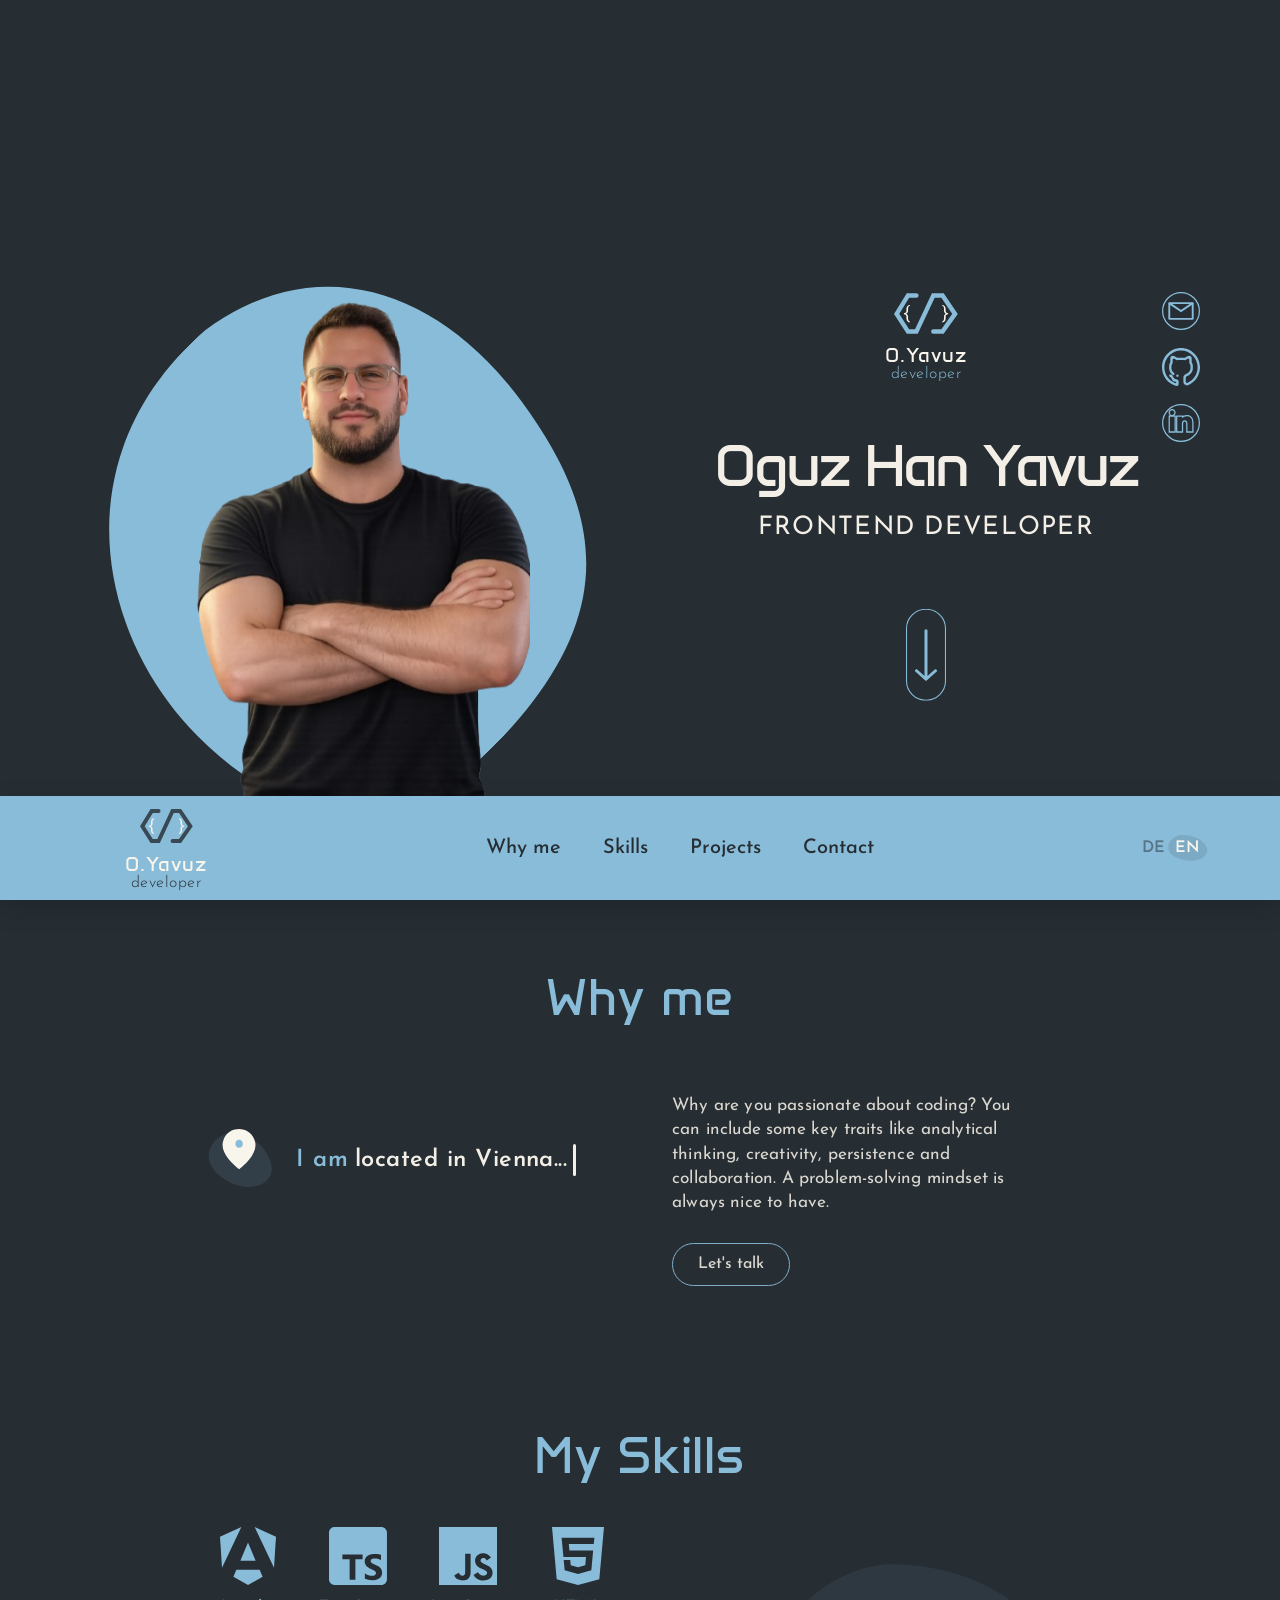
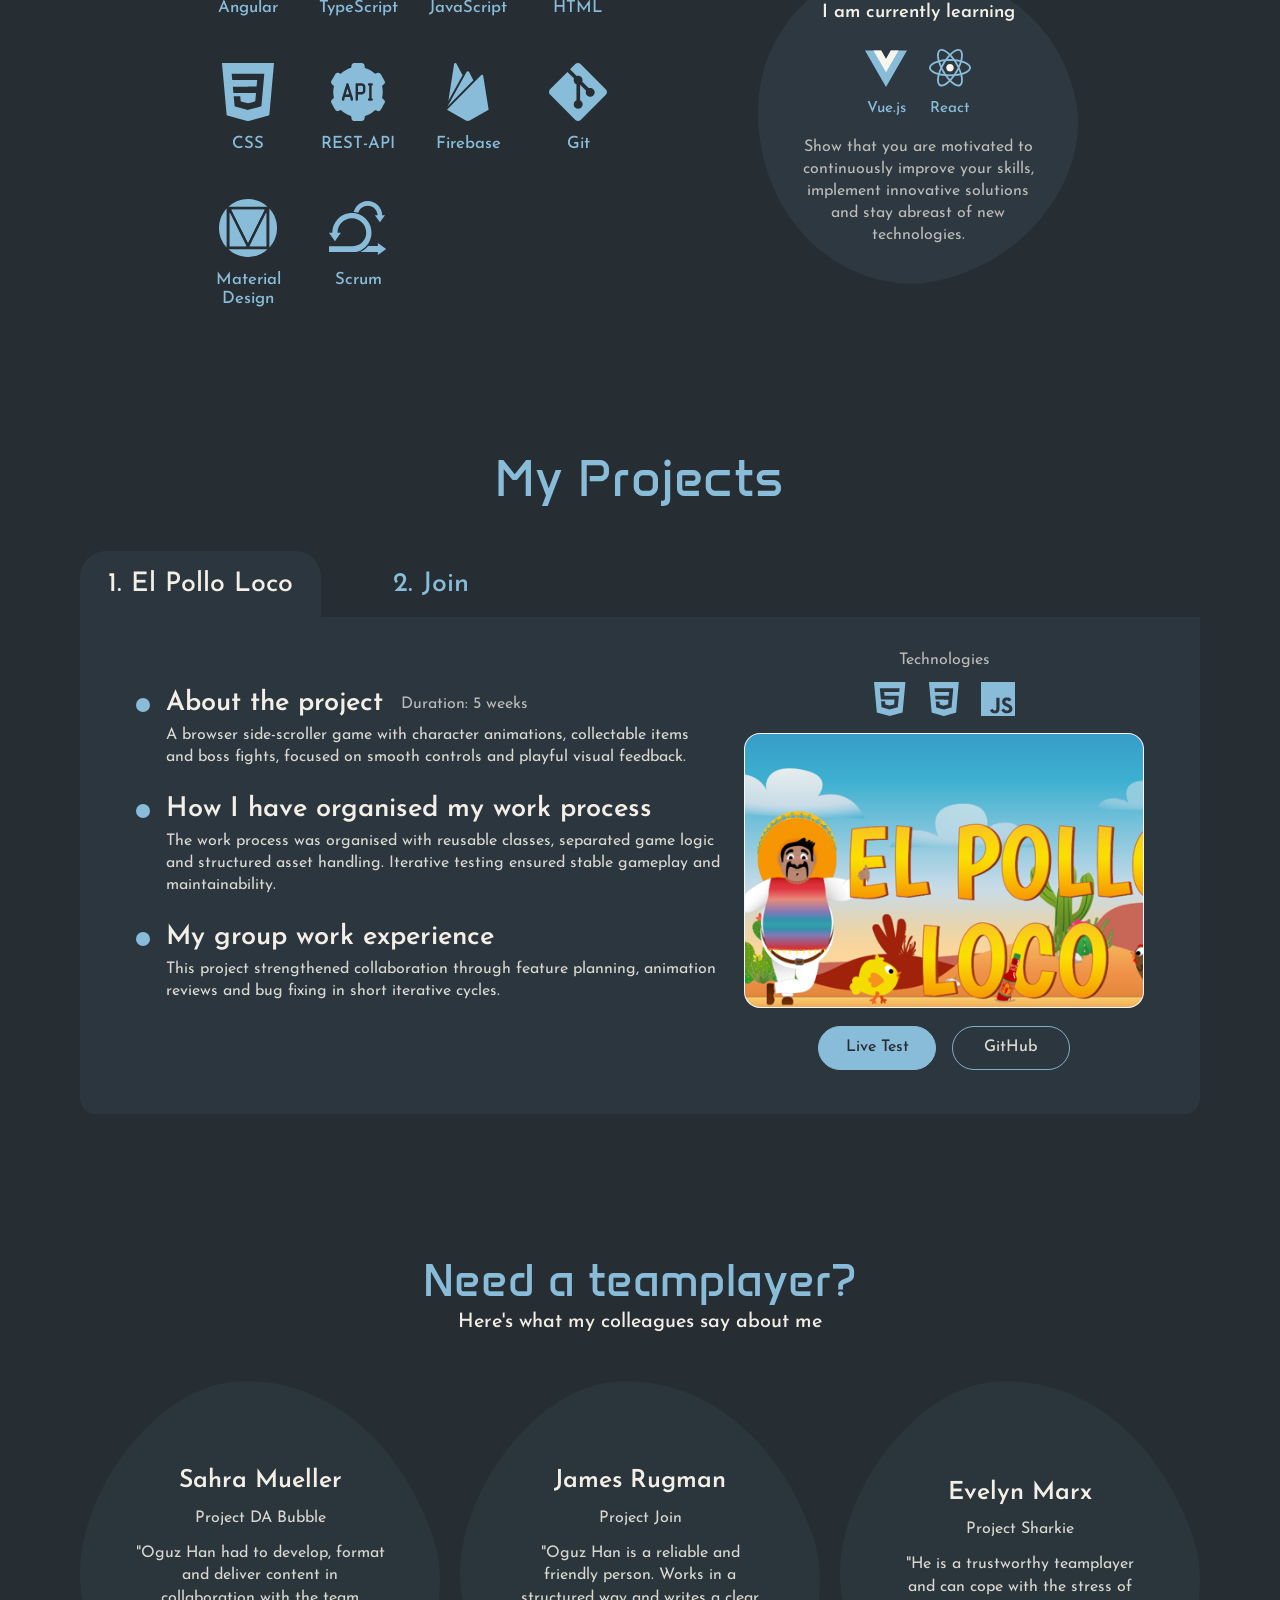
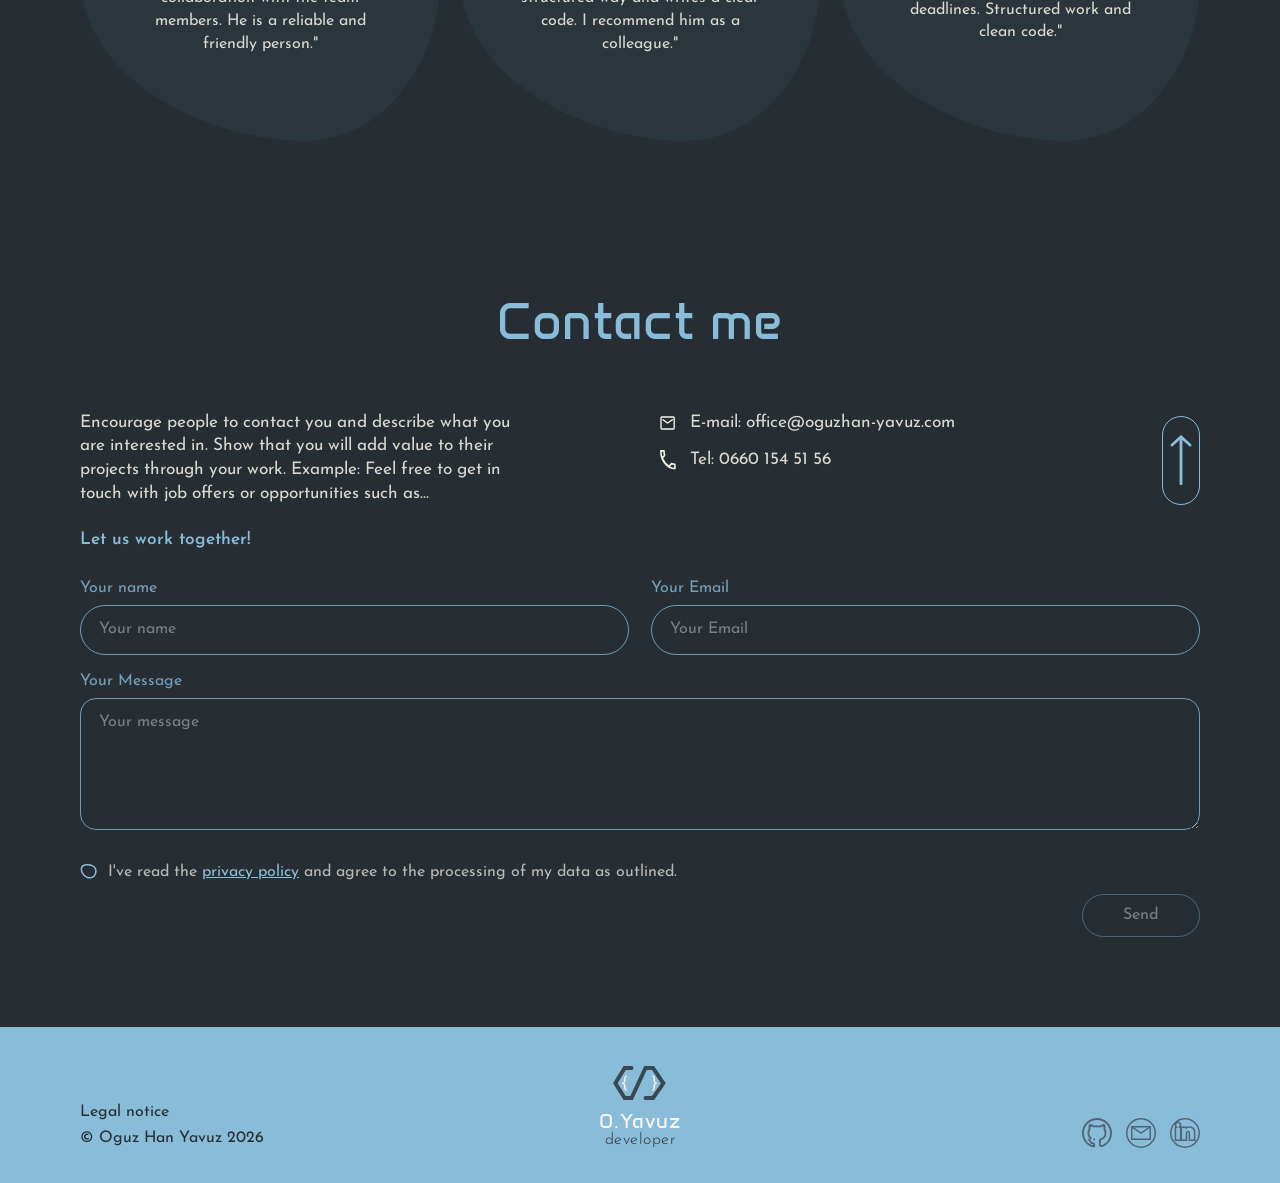
==== commit e8794a6b: "New Structure" ====
--- a/index.html
+++ b/index.html
@@ -5,32 +5,38 @@
     <meta charset="UTF-8" />
     <meta name="viewport" content="width=device-width, initial-scale=1.0" />
     <title>Oguz Han Yavuz | Frontend Developer</title>
+    <link rel="icon" type="image/svg+xml" href="./assets/img/Logo icon.svg">
     <link rel="preconnect" href="https://fonts.googleapis.com">
     <link rel="preconnect" href="https://fonts.gstatic.com" crossorigin>
     <link
-        href="https://fonts.googleapis.com/css2?family=Anta&family=Josefin+Sans:wght@300;400;500&family=Poppins:wght@300;400;500;600;700&display=swap"
+        href="https://fonts.googleapis.com/css2?family=Anta&amp;family=Josefin+Sans:wght@300;400;500&amp;family=Poppins:wght@300;400;500;600;700&amp;display=swap"
         rel="stylesheet">
-    <link rel="stylesheet" href="./style.css" />
+    <link rel="stylesheet" href="./css/main.css" />
 </head>
 
 <body class="portfolio-page" id="top" data-page="portfolio" data-title-en="Oguz Han Yavuz | Frontend Developer"
     data-title-de="Oguz Han Yavuz | Frontend Entwickler">
-    <div class="site-frame">
-        <header class="mobile-header">
-            <a href="#top" class="brand-logo brand-logo-mobile" aria-label="Oguz Han Yavuz developer">
-                <img src="./assets/img/Logo icon.svg" alt="" class="brand-icon" aria-hidden="true" />
-                <span class="brand-copy">
-                    <span class="brand-name">O.Yavuz</span>
-                    <span class="brand-role">developer</span>
-                </span>
-            </a>
-
-            <button class="burger" id="burger" type="button" aria-label="Open navigation" aria-expanded="false">
-                <span></span>
-                <span></span>
-                <span></span>
-            </button>
-        </header>
+    <header class="mobile-header">
+        <a href="#top" class="brand-logo brand-logo-mobile" aria-label="Oguz Han Yavuz developer">
+            <img src="./assets/img/Logo icon.svg" alt="" class="brand-icon" aria-hidden="true" />
+            <span class="brand-copy">
+                <span class="brand-name">O.Yavuz</span>
+                <span class="brand-role">developer</span>
+            </span>
+        </a>
+
+        <button class="burger" id="burger" type="button" aria-label="Open navigation" aria-expanded="false">
+            <span></span>
+            <span></span>
+            <span></span>
+        </button>
+    </header>
+
+    <section class="hero">
+        <div class="hero-inner section-shell">
+            <div class="hero-image-wrap">
+                <img src="./assets/img/profile-optimized-removebg-preview.png" alt="Oguz Han Yavuz" class="hero-image"
+                    loading="eager" />
 
         <div class="mobile-menu" id="mobileMenu">
             <nav class="mobile-nav">
@@ -44,373 +50,362 @@
                 </div>
             </nav>
         </div>
-
-        <main>
-            <section class="hero full-screen-section">
-                <div class="hero-inner section-shell">
-                    <div class="hero-image-wrap">
-                        <img src="./assets/img/profile-optimized-removebg-preview.png" alt="Oguz Han Yavuz"
-                            class="hero-image" loading="eager" />
-                    </div>
-
-                    <div class="hero-info">
-                        <div class="hero-meta">
-                            <div class="hero-brand brand-logo" aria-hidden="true">
-                                <img src="./assets/img/Logo icon.svg" alt="" class="brand-icon" />
-                                <span class="brand-copy">
-                                    <span class="brand-name">O.Yavuz</span>
-                                    <span class="brand-role">developer</span>
-                                </span>
-                            </div>
-
-                            <aside class="hero-socials" aria-label="Social links">
-                                <a href="mailto:office@oguzhan-yavuz.com" aria-label="Email">
-                                    <img src="./assets/img/Email button.svg" alt="" class="social-icon"
-                                        aria-hidden="true" />
-                                </a>
-                                <a href="https://github.com/OguzHanYav" aria-label="GitHub" target="_blank"
-                                    rel="noopener noreferrer">
-                                    <img src="./assets/img/github.svg" alt="" class="social-icon" aria-hidden="true" />
-                                </a>
-                                <a href="https://www.linkedin.com/in/oguz-han-yavuz-8a6a17158/" aria-label="LinkedIn"
-                                    target="_blank" rel="noopener noreferrer">
-                                    <img src="./assets/img/in.svg" alt="" class="social-icon" aria-hidden="true" />
-                                </a>
-                            </aside>
-                        </div>
-
-                        <div class="hero-copy">
-                            <h1 id="hero-name">Oguz Han Yavuz</h1>
-                            <p id="hero-role" data-i18n="hero.role">FRONTEND DEVELOPER</p>
-
-                            <a href="#why-title" class="scroll-down" aria-label="Scroll down"
-                                data-i18n-aria-label="hero.scrollDown">
-                                <img src="./assets/img/Arrow down.svg" alt="" class="arrow-icon" aria-hidden="true" />
-                            </a>
-                        </div>
-                    </div>
-                </div>
-            </section>
-
-            <div class="nav-strip">
-                <div class="section-shell nav-strip-inner">
-                    <a href="#top" class="brand-logo" aria-label="Oguz Han Yavuz developer">
-                        <img src="./assets/img/Logo icon2.svg" alt="" class="brand-icon" aria-hidden="true" />
+            </div>
+
+            <div class="hero-info">
+                <div class="hero-meta">
+                    <div class="hero-brand brand-logo" aria-hidden="true">
+                        <img src="./assets/img/Logo icon.svg" alt="" class="brand-icon" />
                         <span class="brand-copy">
                             <span class="brand-name">O.Yavuz</span>
                             <span class="brand-role">developer</span>
                         </span>
-                    </a>
-
-                    <nav class="desktop-nav">
-                        <a href="#why-title" data-i18n="nav.whyMe">Why me</a>
-                        <a href="#skills-title" data-i18n="nav.skills">Skills</a>
-                        <a href="#projects-title" data-i18n="nav.projects">Projects</a>
-                        <a href="#contact-title" data-i18n="nav.contact">Contact</a>
-                    </nav>
-
-                    <div class="lang-switch">
-                        <button type="button" class="lang-btn" data-lang="de">DE</button>
-                        <button type="button" class="lang-btn" data-lang="en">EN</button>
-                    </div>
-                </div>
-            </div>
-
-            <section id="why-me" class="content-section">
-                <div class="section-shell why-grid">
-                    <h2 id="why-title" class="section-title" data-i18n="why.title">Why me</h2>
-
-                    <div class="why-location">
-                        <div class="why-highlight" id="why-highlight">
-                            <span class="why-highlight-icon-shell" aria-hidden="true">
-                                <img id="why-highlight-icon" class="why-highlight-icon"
-                                    src="./assets/img/figma-web/Group 60.svg" alt="" />
-                            </span>
-                            <div class="why-highlight-copy">
-                                <span id="why-highlight-text" class="why-highlight-text"></span>
-                            </div>
-                        </div>
-                    </div>
-
-                    <div class="why-copy">
-                        <p data-i18n="why.copy">
-                            Why are you passionate about coding?<br class="mobile-break">
-                            You can include some key traits like analytical thinking,<br class="mobile-break">
-                            creativity, persistence and collaboration.<br class="mobile-break">
-                            A problem-solving mindset is always nice to have.
-                        </p>
-                        <a href="#contact" class="outline-btn" data-i18n="shared.letsTalk">Let's talk</a>
-                    </div>
-                </div>
-            </section>
-
-            <section id="skills" class="content-section full-screen-section">
-                <div class="section-shell">
-                    <h2 id="skills-title" class="section-title" data-i18n="skills.title">My Skills</h2>
-
-                    <div class="skills-layout">
-                        <div class="skills-grid" id="skills-container"></div>
-
-                        <aside class="learning-bubble">
-                            <p class="learning-title">
-                                <span class="learning-title-desktop" data-i18n="skills.learningTitle">I am currently
-                                    learning</span>
-                                <span class="learning-title-mobile" data-i18n="skills.learningTitleMobile">What I am
-                                    currently learning</span>
-                            </p>
-                            <div class="learning-icons learning-icons-desktop">
-                                <span class="learning-pill">
-                                    <img src="./assets/img/figma-assets/learning/vue.svg" alt="Vue.js"
-                                        class="learning-icon-image" />
-                                </span>
-                                <span class="learning-pill">
-                                    <img src="./assets/img/figma-assets/learning/react.svg" alt="React"
-                                        class="learning-icon-image" />
-                                </span>
-                            </div>
-                            <div class="learning-visual-mobile" aria-hidden="true">
-                                <img class="learning-visual-image"
-                                    src="./assets/img/figma-assets/learning/icons-learning.svg" alt="" loading="lazy" />
-                            </div>
-                            <p class="learning-text" data-i18n="skills.learningText">
-                                Show that you are motivated to continuously improve your skills,
-                                implement innovative solutions and stay abreast of new technologies.
-                            </p>
-                            <a href="#contact" class="primary-btn mobile-only-inline" data-i18n="shared.letsTalk">Let's
-                                talk</a>
-                        </aside>
-                    </div>
-                </div>
-            </section>
-
-            <section id="projects" class="content-section full-screen-section">
-                <div class="section-shell">
-                    <h2 id="projects-title" class="section-title" data-i18n="projects.title">My Projects</h2>
-                    <div class="project-tabs" id="project-tabs"></div>
-
-                    <article class="project-panel">
-                        <div class="project-mobile-head">
-                            <h3 id="project-title-mobile">DA Bubble</h3>
-                            <p id="project-techline-mobile" class="project-meta-line"></p>
-                            <p id="project-duration-mobile" class="project-meta-line"></p>
-                        </div>
-
-                        <div class="project-copy">
-                            <div class="project-item">
-                                <span class="project-dot"></span>
-                                <div>
-                                    <div class="project-heading-row">
-                                        <h3 data-i18n="projects.aboutHeading">About the project</h3>
-                                        <span class="project-duration" id="project-duration-desktop"></span>
-                                    </div>
-                                    <p id="project-description"></p>
-                                </div>
-                            </div>
-
-                            <div class="project-item">
-                                <span class="project-dot"></span>
-                                <div>
-                                    <h3 data-i18n="projects.processHeading">How I have organised my work process</h3>
-                                    <p id="project-process"></p>
-                                </div>
-                            </div>
-
-                            <div class="project-item">
-                                <span class="project-dot"></span>
-                                <div>
-                                    <h3 data-i18n="projects.teamHeading">My group work experience</h3>
-                                    <p id="project-team"></p>
-                                </div>
-                            </div>
-                        </div>
-
-                        <div class="project-preview">
-                            <div class="project-preview-head">
-                                <span class="project-preview-label"
-                                    data-i18n="projects.technologies">Technologies</span>
-                                <div class="tech-row" id="project-tech"></div>
-                            </div>
-                            <img id="project-image" src="./assets/img/project-dabubble.svg" alt="Project preview" />
-                            <div class="project-actions">
-                                <a id="project-live" class="primary-btn" href="#" target="_blank"
-                                    rel="noopener noreferrer" data-i18n="projects.liveTest">Live Test</a>
-                                <a id="project-github" class="outline-btn" href="#" target="_blank"
-                                    rel="noopener noreferrer" data-i18n="projects.github">GitHub</a>
-                            </div>
-                        </div>
-                    </article>
-                </div>
-            </section>
-
-            <section class="content-section testimonials-section">
-                <div class="section-shell">
-                    <p class="team-title">
-                        <span class="team-title-lead" data-i18n="testimonials.titleLead">Need a teamplayer?</span>
-                        <span class="team-title-rest" data-i18n="testimonials.titleRest">Here’s what my colleagues say
-                            about me</span>
-                    </p>
-
-                    <div class="testimonials">
-                        <article class="testimonial-card">
-                            <h3>Sahra Mueller</h3>
-                            <p class="testimonial-role" data-i18n="testimonials.sahra.role">Project DA Bubble</p>
-                            <p data-i18n="testimonials.sahra.quote">
-                                "Oguz Han had to develop, format and deliver content in collaboration
-                                with the team members. She is a reliable and friendly person."
-                            </p>
-                            <a href="#" data-i18n="testimonials.linkedin">Linked In Profile</a>
-                        </article>
-
-                        <article class="testimonial-card">
-                            <h3>James Rugman</h3>
-                            <p class="testimonial-role" data-i18n="testimonials.james.role">Project Join</p>
-                            <p data-i18n="testimonials.james.quote">
-                                "Oguz Han is a reliable and friendly person. Works in a structured way
-                                and writes a clear code. I recommend her as a colleague."
-                            </p>
-                            <a href="#" data-i18n="testimonials.linkedin">Linked In Profile</a>
-                        </article>
-
-                        <article class="testimonial-card">
-                            <h3>Evelyn Marx</h3>
-                            <p class="testimonial-role" data-i18n="testimonials.evelyn.role">Project Sharkie</p>
-                            <p data-i18n="testimonials.evelyn.quote">
-                                "She is a trustworthy teamplayer and can cope with the stress of
-                                deadlines. Structured work and clean code."
-                            </p>
-                            <a href="#" data-i18n="testimonials.linkedin">Linked In Profile</a>
-                        </article>
-                    </div>
-                </div>
-            </section>
-
-            <section id="contact" class="content-section contact-section full-screen-section">
-                <div class="section-shell">
-                    <div class="contact-title-row">
-                        <h2 id="contact-title" class="section-title" data-i18n="contact.title">Contact me</h2>
-                    </div>
-
-                    <div class="contact-grid">
-                        <div class="contact-copy">
-                            <p data-i18n="contact.copy">
-                                Encourage people to contact you and describe what you are interested in.
-                                Show that you will add value to their projects through your work.
-                                Example: Feel free to get in touch with job offers or opportunities such as...
-                            </p>
-                            <p class="contact-cta" data-i18n="contact.cta">Let us work together!</p>
-                        </div>
-
-                        <div class="contact-info">
-                            <p>
-                                <img src="./assets/img/figma-web/icon _email_.svg" alt="" class="contact-icon-image"
-                                    aria-hidden="true" />
-                                <a href="mailto:office@oguzhan-yavuz.com">E-mail: office@oguzhan-yavuz.com</a>
-                            </p>
-                            <p>
-                                <img src="./assets/img/figma-assets/contact/phone.svg" alt="" class="contact-icon-image"
-                                    aria-hidden="true" />
-                                <a href="tel:+436601545156">Tel: 0660 154 51 56</a>
-                            </p>
-                        </div>
-                    </div>
-
-                    <form id="contact-form" class="contact-form" novalidate>
-                        <div class="form-row">
-                            <label class="field">
-                                <span class="field-label" data-i18n="form.nameLabel">Your name</span>
-                                <input type="text" id="name" name="name" placeholder="Your name" autocomplete="name"
-                                    data-i18n-placeholder="form.namePlaceholder" />
-                                <span class="error-space" id="name-error"></span>
-                            </label>
-
-                            <label class="field">
-                                <span class="field-label" data-i18n="form.emailLabel">Your Email</span>
-                                <input type="email" id="email" name="email" placeholder="Your Email"
-                                    autocomplete="email" data-i18n-placeholder="form.emailPlaceholder" />
-                                <span class="error-space" id="email-error"></span>
-                            </label>
-                        </div>
-
-                        <label class="field">
-                            <span class="field-label" data-i18n="form.messageLabel">Your Message</span>
-                            <textarea id="message" name="message" placeholder="Your message"
-                                data-i18n-placeholder="form.messagePlaceholder"></textarea>
-                            <span class="error-space" id="message-error"></span>
-                        </label>
-
-                        <label class="checkbox-row">
-                            <input type="checkbox" id="privacy" name="privacy" />
-                            <span class="checkbox-icon" aria-hidden="true"></span>
-                            <span class="checkbox-text" data-i18n-html="form.privacy">I've read the <a
-                                    href="./privacy-policy.html" class="privacy-link">privacy policy</a> and agree to
-                                the processing of my data as outlined.</span>
-                        </label>
-                        <span class="error-space" id="privacy-error"></span>
-
-                        <div class="form-actions">
-                            <button type="submit" id="submit-btn" class="outline-btn send-btn" disabled
-                                data-i18n="form.send">Send</button>
-                        </div>
-
-                        <p id="form-feedback" class="form-feedback"></p>
-                    </form>
-
-                    <a href="#top" class="scroll-up" aria-label="Back to top" data-i18n-aria-label="contact.backToTop">
+                    </div>
+
+                    <aside class="hero-socials" aria-label="Social links">
+                        <a href="mailto:office@oguzhan-yavuz.com" aria-label="Email">
+                            <img src="./assets/img/Email button.svg" alt="" class="social-icon" aria-hidden="true" />
+                        </a>
+                        <a href="https://github.com/OguzHanYav" aria-label="GitHub" target="_blank"
+                            rel="noopener noreferrer">
+                            <img src="./assets/img/github.svg" alt="" class="social-icon" aria-hidden="true" />
+                        </a>
+                        <a href="https://www.linkedin.com/in/oguz-han-yavuz-8a6a17158/" aria-label="LinkedIn"
+                            target="_blank" rel="noopener noreferrer">
+                            <img src="./assets/img/in.svg" alt="" class="social-icon" aria-hidden="true" />
+                        </a>
+                    </aside>
+                </div>
+
+                <div class="hero-copy">
+                    <h1 id="hero-name">Oguz Han Yavuz</h1>
+                    <p id="hero-role" data-i18n="hero.role">FRONTEND DEVELOPER</p>
+
+                    <a href="#why-title" class="scroll-down" aria-label="Scroll down"
+                        data-i18n-aria-label="hero.scrollDown">
                         <img src="./assets/img/Arrow down.svg" alt="" class="arrow-icon" aria-hidden="true" />
                     </a>
                 </div>
-            </section>
-        </main>
-
-        <footer class="site-footer">
-            <div class="section-shell footer-inner">
-                <div class="footer-copy">
-                    <a href="./legal-notice.html" data-i18n="footer.legalNotice">Legal notice</a>
-                    <!-- <a href="./privacy-policy.html" data-i18n="footer.privacyPolicy">Privacy Policy</a> -->
-                    <p>© Oguz Han Yavuz 2026</p>
-                </div>
-
-                <a href="#top" class="brand-logo footer-logo" aria-label="Oguz Han Yavuz developer">
-                    <img src="./assets/img/Logo icon2.svg" alt="" class="brand-icon" aria-hidden="true" />
-                    <span class="brand-copy">
-                        <span class="brand-name">O.Yavuz</span>
-                        <span class="brand-role">developer</span>
-                    </span>
+            </div>
+        </div>
+    </section>
+
+    <nav class="nav-strip" aria-label="Primary navigation">
+        <div class="section-shell nav-strip-inner">
+            <a href="#top" class="brand-logo" aria-label="Oguz Han Yavuz developer">
+                <img src="./assets/img/Logo icon2.svg" alt="" class="brand-icon" aria-hidden="true" />
+                <span class="brand-copy">
+                    <span class="brand-name">O.Yavuz</span>
+                    <span class="brand-role">developer</span>
+                </span>
+            </a>
+
+            <div class="desktop-nav">
+                <a href="#why-title" data-i18n="nav.whyMe">Why me</a>
+                <a href="#skills-title" data-i18n="nav.skills">Skills</a>
+                <a href="#projects-title" data-i18n="nav.projects">Projects</a>
+                <a href="#contact-title" data-i18n="nav.contact">Contact</a>
+            </div>
+
+            <div class="lang-switch">
+                <button type="button" class="lang-btn" data-lang="de">DE</button>
+                <button type="button" class="lang-btn" data-lang="en">EN</button>
+            </div>
+        </div>
+    </nav>
+
+    <main>
+        <section id="why-me" class="content-section">
+            <div class="section-shell why-grid">
+                <h2 id="why-title" class="section-title" data-i18n="why.title">Why me</h2>
+
+                <div class="why-location">
+                    <div class="why-highlight" id="why-highlight">
+                        <span class="why-highlight-icon-shell" aria-hidden="true">
+                            <img id="why-highlight-icon" class="why-highlight-icon"
+                                src="./assets/img/figma-web/Group 60.svg" alt="" />
+                        </span>
+                        <div class="why-highlight-copy">
+                            <span id="why-highlight-text" class="why-highlight-text"></span>
+                        </div>
+                    </div>
+                </div>
+
+                <div class="why-copy">
+                    <p data-i18n="why.copy">
+                        Why are you passionate about coding?<br class="mobile-break">
+                        You can include some key traits like analytical thinking,<br class="mobile-break">
+                        creativity, persistence and collaboration.<br class="mobile-break">
+                        A problem-solving mindset is always nice to have.
+                    </p>
+                    <a href="#contact" class="outline-btn" data-i18n="shared.letsTalk">Let's talk</a>
+                </div>
+            </div>
+        </section>
+
+        <section id="skills" class="content-section">
+            <div class="section-shell">
+                <h2 id="skills-title" class="section-title" data-i18n="skills.title">My Skills</h2>
+
+                <div class="skills-layout">
+                    <div class="skills-grid" id="skills-container"></div>
+
+                    <aside class="learning-bubble">
+                        <p class="learning-title">
+                            <span class="learning-title-desktop" data-i18n="skills.learningTitle">I am currently
+                                learning</span>
+                            <span class="learning-title-mobile" data-i18n="skills.learningTitleMobile">What I am
+                                currently learning</span>
+                        </p>
+                        <div class="learning-icons">
+                            <span class="learning-pill">
+                                <img src="./assets/img/figma-assets/skills/vue-js.svg" alt=""
+                                    class="learning-icon-image" />
+                                <span class="learning-label">Vue.js</span>
+                            </span>
+                            <span class="learning-pill">
+                                <img src="./assets/img/figma-assets/skills/react.svg" alt=""
+                                    class="learning-icon-image" />
+                                <span class="learning-label">React</span>
+                            </span>
+                        </div>
+                        <p class="learning-text" data-i18n="skills.learningText">
+                            Show that you are motivated to continuously improve your skills,
+                            implement innovative solutions and stay abreast of new technologies.
+                        </p>
+                        <a href="#contact" class="primary-btn mobile-only-inline" data-i18n="shared.letsTalk">Let's
+                            talk</a>
+                    </aside>
+                </div>
+            </div>
+        </section>
+
+        <section id="projects" class="content-section">
+            <div class="section-shell">
+                <h2 id="projects-title" class="section-title" data-i18n="projects.title">My Projects</h2>
+                <div class="project-tabs" id="project-tabs"></div>
+
+                <article class="project-panel">
+                    <div class="project-mobile-head">
+                        <h3 id="project-title-mobile">DA Bubble</h3>
+                        <p id="project-techline-mobile" class="project-meta-line"></p>
+                        <p id="project-duration-mobile" class="project-meta-line"></p>
+                    </div>
+
+                    <div class="project-copy">
+                        <div class="project-item">
+                            <span class="project-dot"></span>
+                            <div>
+                                <div class="project-heading-row">
+                                    <h3 data-i18n="projects.aboutHeading">About the project</h3>
+                                    <span class="project-duration" id="project-duration-desktop"></span>
+                                </div>
+                                <p id="project-description"></p>
+                            </div>
+                        </div>
+
+                        <div class="project-item">
+                            <span class="project-dot"></span>
+                            <div>
+                                <h3 data-i18n="projects.processHeading">How I have organised my work process</h3>
+                                <p id="project-process"></p>
+                            </div>
+                        </div>
+
+                        <div class="project-item">
+                            <span class="project-dot"></span>
+                            <div>
+                                <h3 data-i18n="projects.teamHeading">My group work experience</h3>
+                                <p id="project-team"></p>
+                            </div>
+                        </div>
+                    </div>
+
+                    <div class="project-preview">
+                        <div class="project-preview-head">
+                            <span class="project-preview-label"
+                                data-i18n="projects.technologies">Technologies</span>
+                            <div class="tech-row" id="project-tech"></div>
+                        </div>
+                        <img id="project-image" src="./assets/img/project-dabubble.svg" alt="Project preview" />
+                        <div class="project-actions">
+                            <a id="project-live" class="primary-btn" href="#" target="_blank"
+                                rel="noopener noreferrer" data-i18n="projects.liveTest">Live Test</a>
+                            <a id="project-github" class="outline-btn" href="#" target="_blank"
+                                rel="noopener noreferrer" data-i18n="projects.github">GitHub</a>
+                        </div>
+                    </div>
+                </article>
+            </div>
+        </section>
+
+        <section id="testimonials" class="content-section testimonials-section">
+            <div class="section-shell">
+                <p class="team-title">
+                    <span class="team-title-lead" data-i18n="testimonials.titleLead">Need a teamplayer?</span>
+                    <span class="team-title-rest" data-i18n="testimonials.titleRest">Here’s what my colleagues say
+                        about me</span>
+                </p>
+
+                <div class="testimonials">
+                    <article class="testimonial-card">
+                        <h3>Sahra Mueller</h3>
+                        <p class="testimonial-role" data-i18n="testimonials.sahra.role">Project DA Bubble</p>
+                        <p data-i18n="testimonials.sahra.quote">
+                            "Oguz Han had to develop, format and deliver content in collaboration
+                            with the team members. She is a reliable and friendly person."
+                        </p>
+                        <a href="#" data-i18n="testimonials.linkedin">Linked In Profile</a>
+                    </article>
+
+                    <article class="testimonial-card">
+                        <h3>James Rugman</h3>
+                        <p class="testimonial-role" data-i18n="testimonials.james.role">Project Join</p>
+                        <p data-i18n="testimonials.james.quote">
+                            "Oguz Han is a reliable and friendly person. Works in a structured way
+                            and writes a clear code. I recommend her as a colleague."
+                        </p>
+                        <a href="#" data-i18n="testimonials.linkedin">Linked In Profile</a>
+                    </article>
+
+                    <article class="testimonial-card">
+                        <h3>Evelyn Marx</h3>
+                        <p class="testimonial-role" data-i18n="testimonials.evelyn.role">Project Sharkie</p>
+                        <p data-i18n="testimonials.evelyn.quote">
+                            "She is a trustworthy teamplayer and can cope with the stress of
+                            deadlines. Structured work and clean code."
+                        </p>
+                        <a href="#" data-i18n="testimonials.linkedin">Linked In Profile</a>
+                    </article>
+                </div>
+            </div>
+        </section>
+
+        <section id="contact" class="content-section contact-section">
+            <div class="section-shell">
+                <div class="contact-title-row">
+                    <h2 id="contact-title" class="section-title" data-i18n="contact.title">Contact me</h2>
+                </div>
+
+                <div class="contact-grid">
+                    <div class="contact-copy">
+                        <p data-i18n="contact.copy">
+                            Encourage people to contact you and describe what you are interested in.
+                            Show that you will add value to their projects through your work.
+                            Example: Feel free to get in touch with job offers or opportunities such as...
+                        </p>
+                        <p class="contact-cta" data-i18n="contact.cta">Let us work together!</p>
+                    </div>
+
+                    <div class="contact-info">
+                        <p>
+                            <img src="./assets/img/figma-web/icon _email_.svg" alt="" class="contact-icon-image"
+                                aria-hidden="true" />
+                            <a href="mailto:office@oguzhan-yavuz.com">E-mail: office@oguzhan-yavuz.com</a>
+                        </p>
+                        <p>
+                            <img src="./assets/img/figma-assets/contact/phone.svg" alt="" class="contact-icon-image"
+                                aria-hidden="true" />
+                            <a href="tel:+436601545156">Tel: 0660 154 51 56</a>
+                        </p>
+                    </div>
+                </div>
+
+                <form id="contact-form" class="contact-form" novalidate>
+                    <div class="form-row">
+                        <label class="field">
+                            <span class="field-label" data-i18n="form.nameLabel">Your name</span>
+                            <input type="text" id="name" name="name" placeholder="Your name" autocomplete="name"
+                                data-i18n-placeholder="form.namePlaceholder" />
+                            <span class="error-space" id="name-error"></span>
+                        </label>
+
+                        <label class="field">
+                            <span class="field-label" data-i18n="form.emailLabel">Your Email</span>
+                            <input type="email" id="email" name="email" placeholder="Your Email"
+                                autocomplete="email" data-i18n-placeholder="form.emailPlaceholder" />
+                            <span class="error-space" id="email-error"></span>
+                        </label>
+                    </div>
+
+                    <label class="field">
+                        <span class="field-label" data-i18n="form.messageLabel">Your Message</span>
+                        <textarea id="message" name="message" placeholder="Your message"
+                            data-i18n-placeholder="form.messagePlaceholder"></textarea>
+                        <span class="error-space" id="message-error"></span>
+                    </label>
+
+                    <label class="checkbox-row">
+                        <input type="checkbox" id="privacy" name="privacy" />
+                        <span class="checkbox-icon" aria-hidden="true"></span>
+                        <span class="checkbox-text" data-i18n-html="form.privacy">I've read the <a
+                                href="./privacy-policy.html" class="privacy-link">privacy policy</a> and agree to
+                            the processing of my data as outlined.</span>
+                    </label>
+                    <span class="error-space" id="privacy-error"></span>
+
+                    <div class="form-actions">
+                        <button type="submit" id="submit-btn" class="outline-btn send-btn" disabled
+                            data-i18n="form.send">Send</button>
+                    </div>
+
+                    <p id="form-feedback" class="form-feedback"></p>
+                </form>
+
+                <a href="#top" class="scroll-up" aria-label="Back to top" data-i18n-aria-label="contact.backToTop">
+                    <img src="./assets/img/Arrow down.svg" alt="" class="arrow-icon" aria-hidden="true" />
                 </a>
-
-                <div class="footer-socials">
-                    <a href="https://github.com/OguzHanYav" aria-label="GitHub" target="_blank"
-                        rel="noopener noreferrer">
-                        <picture>
-                            <source media="(max-width: 767px)"
-                                srcset="./assets/img/figma-assets/footer/github-whiteblue.svg" />
-                            <img src="./assets/img/figma-web/Portfolio-sm/Property 1=dark.svg" alt=""
-                                class="social-icon" aria-hidden="true" />
-                        </picture>
-                    </a>
-                    <a href="mailto:office@oguzhan-yavuz.com" aria-label="Email">
-                        <picture>
-                            <source media="(max-width: 767px)"
-                                srcset="./assets/img/figma-assets/footer/email-whiteblue.svg" />
-                            <img src="./assets/img/figma-web/Portfolio-sm2/Property 1=dark.svg" alt=""
-                                class="social-icon" aria-hidden="true" />
-                        </picture>
-                    </a>
-                    <a href="https://www.linkedin.com/in/oguz-han-yavuz-8a6a17158/" aria-label="LinkedIn"
-                        target="_blank" rel="noopener noreferrer">
-                        <picture>
-                            <source media="(max-width: 767px)"
-                                srcset="./assets/img/figma-assets/footer/linkedin-whiteblue.svg" />
-                            <img src="./assets/img/figma-web/Linkedin button.svg" alt="" class="social-icon"
-                                aria-hidden="true" />
-                        </picture>
-                    </a>
-                </div>
-            </div>
-        </footer>
-    </div>
-
-    <script src="./script.js"></script>
+            </div>
+        </section>
+    </main>
+
+    <footer class="site-footer">
+        <div class="section-shell footer-inner">
+            <div class="footer-copy">
+                <div class="footer-links">
+                    <a href="./legal-notice.html" data-i18n="footer.legalNotice">Legal notice</a>                </div>
+                <p>© Oguz Han Yavuz 2026</p>
+            </div>
+
+            <a href="#top" class="brand-logo footer-logo" aria-label="Oguz Han Yavuz developer">
+                <img src="./assets/img/Logo icon2.svg" alt="" class="brand-icon" aria-hidden="true" />
+                <span class="brand-copy">
+                    <span class="brand-name">O.Yavuz</span>
+                    <span class="brand-role">developer</span>
+                </span>
+            </a>
+
+            <div class="footer-socials">
+                <a href="https://github.com/OguzHanYav" aria-label="GitHub" target="_blank" rel="noopener noreferrer">
+                    <picture>
+                        <source media="(max-width: 767px)"
+                            srcset="./assets/img/figma-assets/footer/github-whiteblue.svg" />
+                        <img src="./assets/img/figma-web/Portfolio-sm/Property 1=dark.svg" alt="" class="social-icon"
+                            aria-hidden="true" />
+                    </picture>
+                </a>
+                <a href="mailto:office@oguzhan-yavuz.com" aria-label="Email">
+                    <picture>
+                        <source media="(max-width: 767px)"
+                            srcset="./assets/img/figma-assets/footer/email-whiteblue.svg" />
+                        <img src="./assets/img/figma-web/Portfolio-sm2/Property 1=dark.svg" alt="" class="social-icon"
+                            aria-hidden="true" />
+                    </picture>
+                </a>
+                <a href="https://www.linkedin.com/in/oguz-han-yavuz-8a6a17158/" aria-label="LinkedIn" target="_blank"
+                    rel="noopener noreferrer">
+                    <picture>
+                        <source media="(max-width: 767px)"
+                            srcset="./assets/img/figma-assets/footer/linkedin-whiteblue.svg" />
+                        <img src="./assets/img/figma-web/Linkedin button.svg" alt="" class="social-icon"
+                            aria-hidden="true" />
+                    </picture>
+                </a>
+            </div>
+        </div>
+    </footer>
+
+<script type="module" src="./js/main.js"></script>
 </body>
 
-</html>+</html>
--- a/css/main.css
+++ b/css/main.css
@@ -0,0 +1,26 @@
+/* ============================================
+   MAIN CSS - ZENTRALER IMPORT
+   ============================================ */
+
+/* Base */
+@import url("./base/variables.css");
+@import url("./base/reset.css");
+@import url("./base/typography.css");
+
+/* Components */
+@import url("./components/brand-logo.css");
+@import url("./components/scroll.css");
+@import url("./components/legal.css");
+
+/* Layout */
+@import url("./layout/header.css");
+@import url("./layout/hero.css");
+@import url("./layout/sections.css");
+@import url("./layout/contact.css");
+@import url("./layout/footer.css");
+
+/* Responsive (Media Queries) */
+@import url("./responsive/desktop.css");
+@import url("./responsive/tablet.css");
+@import url("./responsive/mobile.css");
+@import url("./responsive/small-mobile.css");
